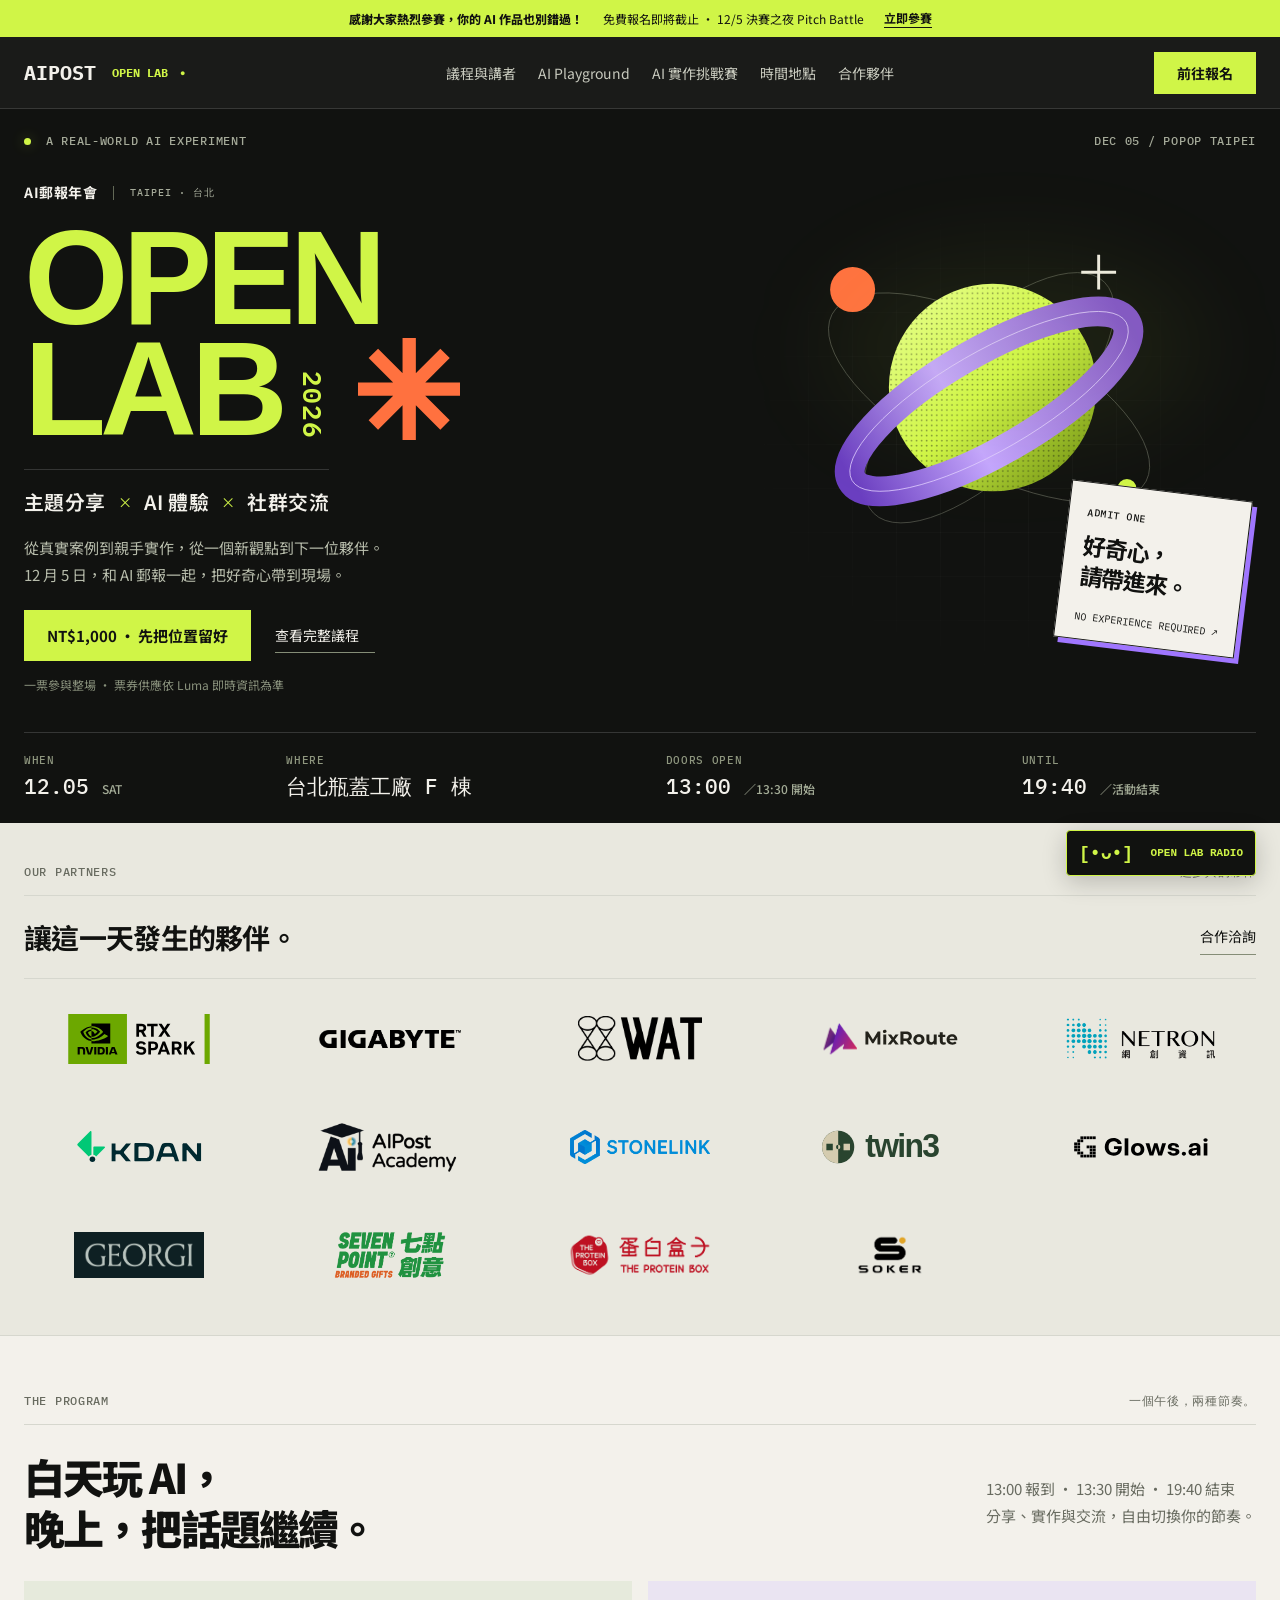
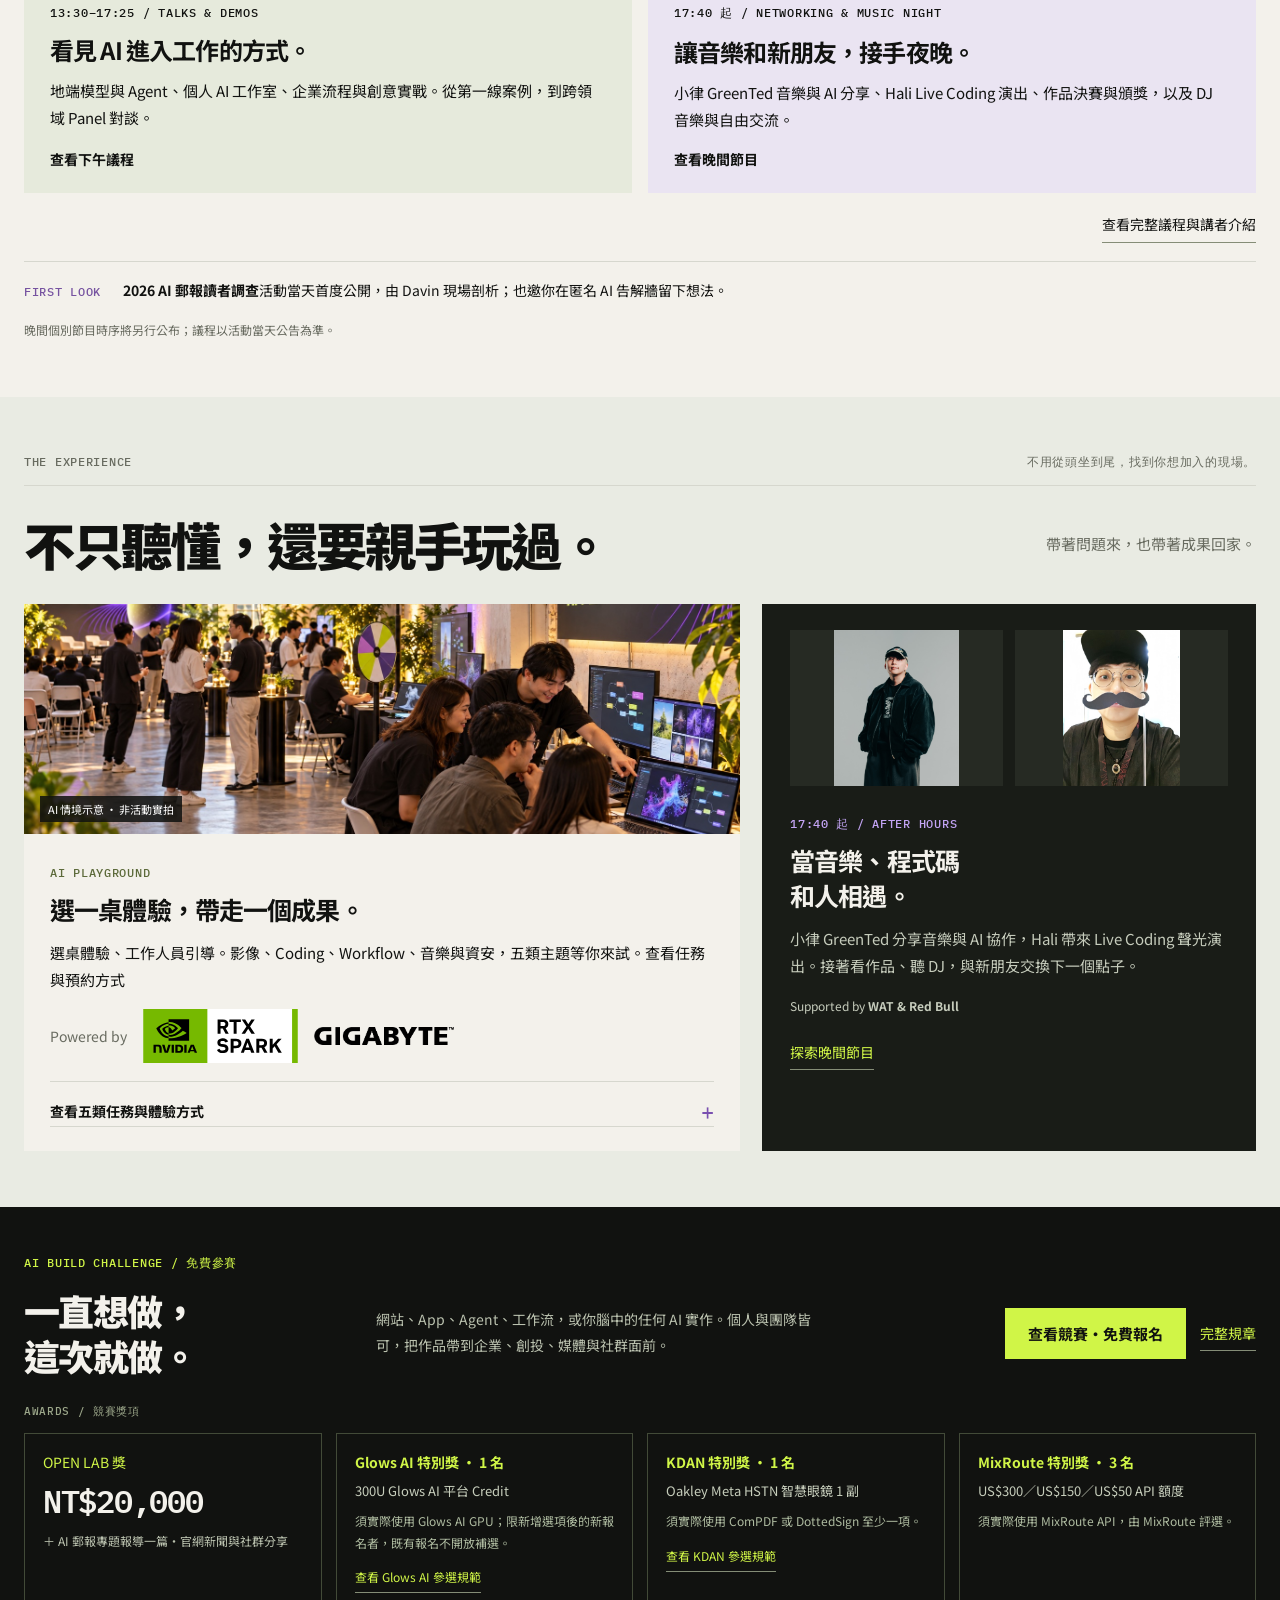
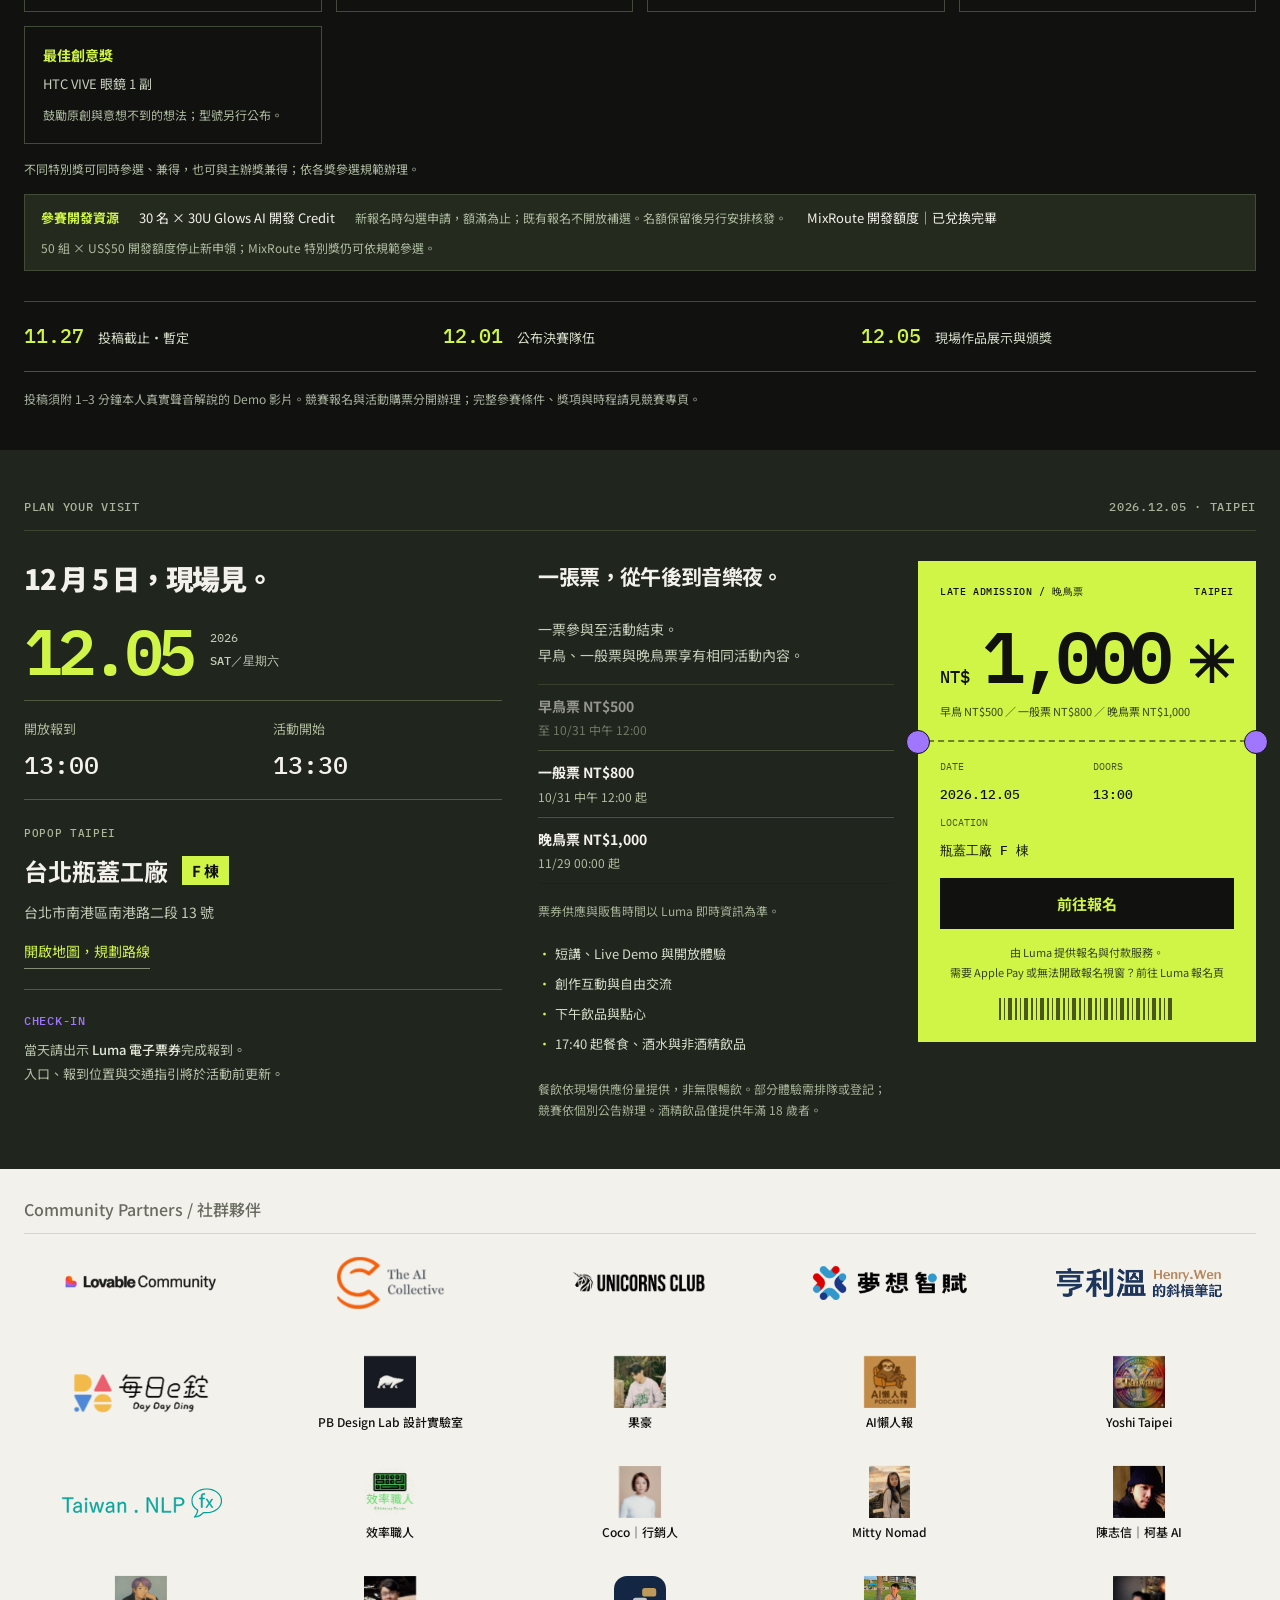
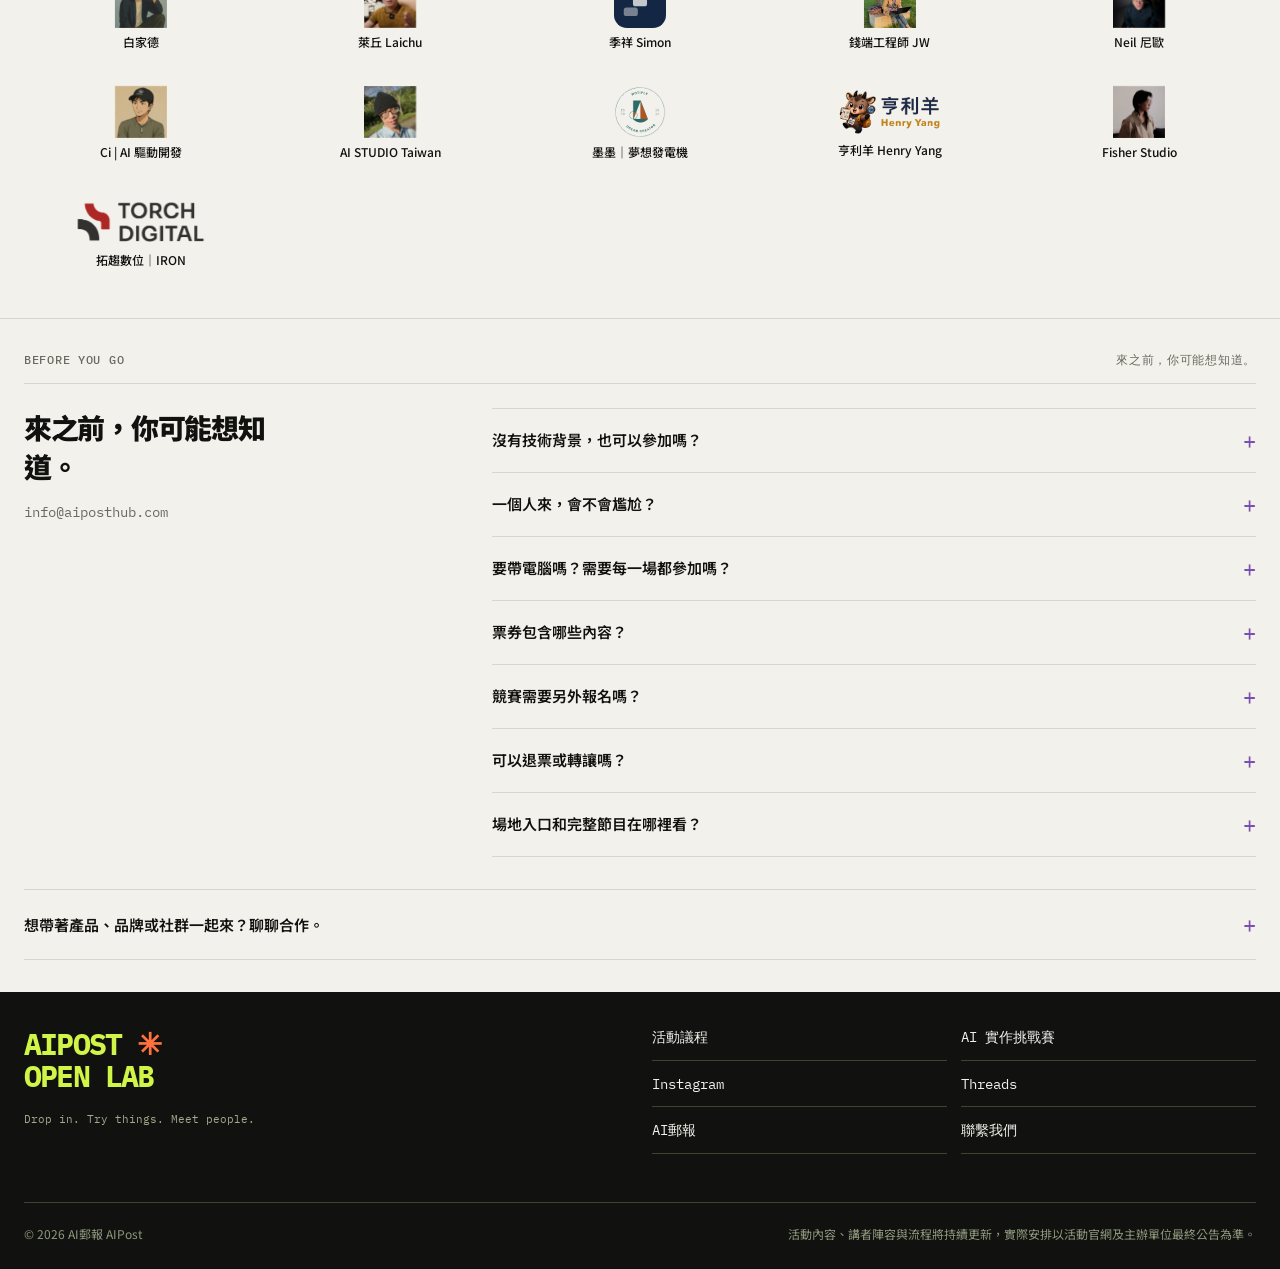
==== index.html @ fd2b0025 "Rename community partner to 拓趨數位｜IRON" ====
<!DOCTYPE html>

<html lang="zh-Hant">
<head>
<meta charset="utf-8"/><meta content="width=device-width,initial-scale=1" name="viewport"/>
<title>AI郵報年會 OPEN LAB 2026 台北｜主題分享 × AI 體驗 × 社群交流</title>
<meta content="12/5 台北瓶蓋工廠 F 棟，AI郵報年會 OPEN LAB 2026 台北：主題分享 × AI 體驗 × 社群交流。來聽各行各業怎麼用 AI，親手體驗新工具，認識一起探索 AI 的夥伴。" name="description"/>
<meta content="#111210" name="theme-color"/>
<link href="favicon.svg" rel="icon" type="image/svg+xml"/><link href="styles.css?v=20261119-revamp" rel="stylesheet"/>
<script defer="" src="content.js?v=20261127-community-name"></script><script defer="" src="app.js?v=20261126-community-mail"></script>
<script defer="" id="luma-checkout" src="https://embed.lu.ma/checkout-button.js"></script>
<link href="dj-agent.css?v=20261119-mobile-hierarchy" rel="stylesheet"/><script defer="" src="dj-agent.js?v=20261105-radio-restored"></script>
<link href="home.css?v=20261126-community-mail" rel="stylesheet"/><meta property="og:title" content="AI郵報年會 OPEN LAB 2026 台北｜主題分享 × AI 體驗 × 社群交流"><meta property="og:description" content="12/5 台北瓶蓋工廠 F 棟，AI郵報年會 OPEN LAB 2026 台北：主題分享 × AI 體驗 × 社群交流。來聽各行各業怎麼用 AI，親手體驗新工具，認識一起探索 AI 的夥伴。"><meta property="og:type" content="website"><meta property="og:url" content="https://openlab.aiposthub.com/"><meta property="og:site_name" content="AI 郵報年會 OPEN LAB 2026"><meta property="og:locale" content="zh_TW"><meta property="og:image" content="https://openlab.aiposthub.com/assets/openlab-share-20261125.png"><meta property="og:image:secure_url" content="https://openlab.aiposthub.com/assets/openlab-share-20261125.png"><meta property="og:image:type" content="image/png"><meta property="og:image:width" content="1600"><meta property="og:image:height" content="900"><meta property="og:image:alt" content="AI 郵報年會 OPEN LAB 2026｜12/5 台北瓶蓋工廠｜主題分享、AI 體驗與社群交流"><meta name="twitter:card" content="summary_large_image"><meta name="twitter:title" content="AI郵報年會 OPEN LAB 2026 台北｜主題分享 × AI 體驗 × 社群交流"><meta name="twitter:description" content="12/5 台北瓶蓋工廠 F 棟，AI郵報年會 OPEN LAB 2026 台北：主題分享 × AI 體驗 × 社群交流。來聽各行各業怎麼用 AI，親手體驗新工具，認識一起探索 AI 的夥伴。"><meta name="twitter:image" content="https://openlab.aiposthub.com/assets/openlab-share-20261125.png"><meta name="twitter:image:alt" content="AI 郵報年會 OPEN LAB 2026｜12/5 台北瓶蓋工廠｜主題分享、AI 體驗與社群交流"></head>
<body class="home-revamp">
<a class="skip" href="#main">跳至主要內容</a>
<a class="announcement-bar" href="/challenge/"><strong>感謝大家熱烈參賽，你的 AI 作品也別錯過！</strong><span>免費報名即將截止 · 12/5 決賽之夜 Pitch Battle</span><b>立即參賽</b></a><header class="header"><a aria-label="AI郵報年會 OPEN LAB 2026 台北首頁" class="brand" href="#top">AIPOST<span>OPEN LAB<span class="brand-dot">●</span></span></a><nav aria-label="主要導覽"><a href="/agenda/">議程與講者</a><a href="/playground/">AI Playground</a><a href="/challenge/">AI 實作挑戰賽</a><a href="#info">時間地點</a><a href="#partners">合作夥伴</a></nav><a class="button button-small ticket-link" data-luma-action="checkout" data-luma-event-id="evt-fTu2xUZEobu1jDB" href="https://luma.com/zr1k4qa5" rel="noopener" target="_blank">前往報名</a><nav aria-label="手機快捷導覽" class="mobile-quick-nav"><a href="/agenda/">議程與講者</a><a href="/playground/">AI Playground</a><button aria-controls="mobile-navigation" aria-expanded="false" aria-haspopup="dialog" class="mobile-menu-trigger" type="button"><span aria-hidden="true">☰</span> 更多</button></nav></header>
<dialog aria-labelledby="mobile-navigation-title" class="mobile-navigation" id="mobile-navigation"><div class="mobile-navigation-heading"><h2 id="mobile-navigation-title">探索 OPEN LAB</h2><button aria-label="關閉選單" class="mobile-menu-close" type="button">關閉 <span aria-hidden="true">×</span></button></div><nav aria-label="完整手機導覽"><a href="/agenda/">議程與講者</a><a href="/playground/">AI Playground</a><a href="/challenge/">AI 實作挑戰賽</a><a href="#info">時間地點</a><a href="#partners">合作夥伴</a><a href="#tickets">票券與報名</a><a href="/agenda/">完整活動議程</a></nav><p>AI 郵報年會 · OPEN LAB 2026</p></dialog>
<main id="main">
<section class="hero dark" id="top">
<div class="hero-top mono"><span><i class="live-dot"></i> A REAL-WORLD AI EXPERIMENT</span><span>DEC 05 / POPOP TAIPEI</span></div>
<div class="hero-grid"><div class="hero-copy"><p class="hero-kicker"><span>AI郵報年會</span><span class="hero-city">TAIPEI · 台北</span></p><h1><span>OPEN</span><span class="lab-line">LAB<sup>2026</sup><svg aria-hidden="true" viewbox="0 0 100 100"><path d="M50 0v100M0 50h100M15 15l70 70M15 85l70-70"></path></svg></span></h1><h2 aria-label="主題分享 × AI 體驗 × 社群交流" class="hero-theme"><span>主題分享</span><span aria-hidden="true" class="theme-cross">×</span><span>AI 體驗</span><span aria-hidden="true" class="theme-cross">×</span><span>社群交流</span></h2><p class="hero-description">從真實案例到親手實作，從一個新觀點到下一位夥伴。<br/>12 月 5 日，和 AI 郵報一起，把好奇心帶到現場。</p><div class="hero-actions"><a class="button ticket-link" data-luma-action="checkout" data-luma-event-id="evt-fTu2xUZEobu1jDB" href="https://luma.com/zr1k4qa5" rel="noopener" target="_blank">前往報名</a><a class="text-link" href="/agenda/">查看完整議程 <span></span></a></div><p class="hero-fine early-note">一票參與整場 · 票券供應依 Luma 即時資訊為準</p></div>
<div aria-label="象徵試玩、創作與交流的抽象實驗裝置" class="hero-art"><div class="art-grid"></div><div class="art-caption mono">PLAY / LISTEN / MAKE / CONNECT</div><svg aria-hidden="true" class="orbit" viewbox="0 0 600 620"><defs><pattern height="7" id="dots" patternunits="userSpaceOnUse" width="7"><circle cx="2" cy="2" fill="#111210" r="1.2"></circle></pattern><lineargradient id="ball" x1="0" x2="1" y1="0" y2="1"><stop stop-color="#eaff96"></stop><stop offset=".5" stop-color="#d0f547"></stop><stop offset="1" stop-color="#66850c"></stop></lineargradient><lineargradient id="loop"><stop stop-color="#6a3ec0"></stop><stop offset=".4" stop-color="#c4a5ff"></stop><stop offset="1" stop-color="#8153c8"></stop></lineargradient></defs><g class="orbital"><ellipse cx="305" cy="300" fill="none" rx="225" ry="94" stroke="#56594e" stroke-width="1" transform="rotate(-45 305 300)"></ellipse><ellipse cx="305" cy="300" fill="none" rx="245" ry="99" stroke="#56594e" stroke-width="1" transform="rotate(28 305 300)"></ellipse><circle cx="310" cy="286" fill="url(#ball)" r="143"></circle><circle cx="310" cy="286" fill="url(#dots)" opacity=".42" r="143"></circle><ellipse cx="305" cy="305" fill="none" rx="218" ry="68" stroke="url(#loop)" stroke-width="41" transform="rotate(-30 305 305)"></ellipse><ellipse cx="305" cy="305" fill="none" rx="218" ry="68" stroke="#e0ceff" stroke-width="1" transform="rotate(-30 305 305)"></ellipse><circle cx="117" cy="151" fill="#ff713f" r="31"></circle><circle cx="495" cy="425" fill="#d0f547" r="13"></circle><path d="M456 103v48m-24-24h48" stroke="#eeeae1" stroke-width="4"></path></g></svg><div class="art-sticker"><span class="mono">ADMIT ONE</span><strong>好奇心，<br/>請帶進來。</strong><span>NO EXPERIENCE REQUIRED ↗</span></div><div class="art-bottom mono"><span>DECEMBER 05, 2026</span><span>COME CURIOUS. LEAVE CONNECTED.</span></div></div></div>
<div class="hero-footer"><div><span class="mono">WHEN</span><strong>12.05 <small>SAT</small></strong></div><div><span class="mono">WHERE</span><strong>台北瓶蓋工廠 F 棟</strong></div><div><span class="mono">DOORS OPEN</span><strong>13:00 <small>／13:30 開始</small></strong></div><div class="hero-end"><span class="mono">UNTIL</span><strong>19:40 <small>／活動結束</small></strong></div></div>
</section><section class="section people" id="partners"><div class="section-top mono"><span>OUR PARTNERS</span><span>一起參與的夥伴</span></div><div class="heading-row"><h2>讓這一天發生的夥伴。</h2><a class="text-link" href="#partnership-request">合作洽詢</a></div><div class="partner-grid" id="partner-grid"><article class="partner-card"><img alt="NVIDIA" loading="lazy" src="logos/nvidia-rtx-spark.svg"/></article><article class="partner-card"><img alt="GIGABYTE" loading="lazy" src="logos/gigabyte.png"/></article><article class="partner-card"><img alt="WAT" loading="lazy" src="logos/wat.png"/></article><article class="partner-card"><img alt="MixRoute" loading="lazy" src="logos/mixroute.svg"/></article><article class="partner-card"><img alt="Netron 網創" loading="lazy" src="logos/netron.png"/></article><article class="partner-card"><img alt="KDAN" loading="lazy" src="logos/kdan.svg"/></article><article class="partner-card"><img alt="AI郵報學院" loading="lazy" src="logos/aipost-academy.png"/></article><article class="partner-card"><img alt="STONELINK" loading="lazy" src="logos/stonelink.png"/></article><article class="partner-card"><img alt="twin3.ai" loading="lazy" src="logos/twin3.svg"/></article><article class="partner-card"><img alt="Glows AI" loading="lazy" src="logos/glows-ai.svg"/></article><article class="partner-card"><img alt="GEORGI AI" loading="lazy" src="logos/georgi-logotype-slate.png"/></article><article class="partner-card"><img alt="七點創意" loading="lazy" src="logos/seven-point.png"/></article><article class="partner-card"><img alt="蛋白盒子 THE PROTEIN BOX" loading="lazy" src="logos/protein-box.png"/></article><article class="partner-card"><img alt="SOKER" loading="lazy" src="logos/soker.png"/></article></div></section>
<section class="section agenda-launch" id="agenda"><span aria-hidden="true" class="anchor-alias" id="people"></span><span aria-hidden="true" class="anchor-alias" id="latest"></span><div class="section-top mono"><span>THE PROGRAM</span><span>一個午後，兩種節奏。</span></div><div class="heading-row"><h2>白天玩 AI，<br/>晚上，把話題繼續。</h2><p>13:00 報到 · 13:30 開始 · 19:40 結束<br/>分享、實作與交流，自由切換你的節奏。</p></div><div class="agenda-overview"><a href="/agenda/#talks"><span class="mono">13:30–17:25 / TALKS &amp; DEMOS</span><h3>看見 AI 進入工作的方式。</h3><p>地端模型與 Agent、個人 AI 工作室、企業流程與創意實戰。從第一線案例，到跨領域 Panel 對談。</p><strong>查看下午議程</strong></a><a href="/agenda/#night-title"><span class="mono">17:40 起 / NETWORKING &amp; MUSIC NIGHT</span><h3>讓音樂和新朋友，接手夜晚。</h3><p>小律 GreenTed 音樂與 AI 分享、Hali Live Coding 演出、作品決賽與頒獎，以及 DJ 音樂與自由交流。</p><strong>查看晚間節目</strong></a></div><div class="agenda-all"><a class="text-link" href="/agenda/">查看完整議程與講者介紹</a></div><div class="survey-inline"><span aria-hidden="true" class="anchor-alias" id="survey"></span><span class="mono">FIRST LOOK</span><p><strong>2026 AI 郵報讀者調查</strong>活動當天首度公開，由 Davin 現場剖析；也邀你在匿名 AI 告解牆留下想法。</p></div><p class="fine-print">晚間個別節目時序將另行公布；議程以活動當天公告為準。</p></section>
<section class="section play" id="play"><div class="section-top mono"><span>THE EXPERIENCE</span><span>不用從頭坐到尾，找到你想加入的現場。</span></div><div class="heading-row"><h2>不只聽懂，<br/>還要親手玩過。</h2><p>帶著問題來，也帶著成果回家。</p></div><div class="experience-grid"><article class="experience-feature" id="playground"><div class="experience-image"><img alt="AI Playground 場地配置概念示意，非活動實拍" height="1024" loading="lazy" src="f-building-playground-v8.jpg" width="1536"/><span>AI 情境示意 · 非活動實拍</span></div><div class="experience-copy"><span class="mono">AI PLAYGROUND</span><h3>選一桌體驗，帶走一個成果。</h3><p>選桌體驗、工作人員引導。影像、Coding、Workflow、音樂與資安，五類主題等你來試。<a href="/playground/">查看任務與預約方式</a></p><div class="experience-support pg-sponsor-logos"><span>Powered by</span><img src="logos/nvidia-rtx-spark.svg" alt="NVIDIA GeForce RTX" width="155" height="54"><img src="logos/gigabyte.png" alt="GIGABYTE" width="140" height="42"></div><details class="playground-details"><summary>查看五類任務與體驗方式</summary><div class="pg-desks" id="pg-desks"><h3>五類主題桌，多種任務輪替。</h3><p>每一類桌位都能承接不同題目，以下為任務規劃示例。</p><dl>
<div><dt><span>01</span>影像／影片</dt><dd>為照片換一種風格，或讓一張圖片變成短片。</dd></div>
<div><dt><span>02</span>Agent × n8n</dt><dd>建立定時任務，試著讓 AI 幫你整理資訊。</dd></div>
<div><dt><span>03</span>Coding</dt><dd>找出並修掉一個 Bug，完成一個日常小工具。</dd></div>
<div><dt><span>04</span>AI 音樂</dt><dd>生成主題配樂，試試不同情緒的聲音版本。</dd></div>
<div><dt><span>05</span>AI 資安</dt><dd>辨識釣魚訊息，檢查分享文字中的敏感資訊。</dd></div>
</dl></div><div class="pg-journey"><h3>來玩一次，留下你的作品。</h3><ol><li><b>01 / 登記或預約</b><span>依時段與名額安排體驗</span></li><li><b>02 / 到桌邊報到</b><span>由工作人員安排任務與操作席</span></li><li><b>03 / 桌位實作</b><span>跟著任務卡，由工作人員協助</span></li><li><b>04 / 完成體驗，探索好禮</b><span>OPEN LAB 大會 T 與合作夥伴好禮，領取或抽獎方式依現場公告</span></li></ol></div><p class="fine-print">設備、任務、獎品與預約方式依最終公告；部分體驗需排隊或登記。工作流可能需要外部服務或授權，將事先標示。</p></details></div></article><article class="experience-night"><div class="night-portraits"><img alt="小律 GreenTed" height="180" loading="lazy" src="agenda/assets/greented-20261119.jpg" width="180"/><img alt="Hali 林利津" height="180" loading="lazy" src="agenda/assets/hali-20261118.jpg" width="180"/></div><span class="mono">17:40 起 / AFTER HOURS</span><h3>當音樂、程式碼<br/>和人相遇。</h3><p>小律 GreenTed 分享音樂與 AI 協作，Hali 帶來 Live Coding 聲光演出。接著看作品、聽 DJ，與新朋友交換下一個點子。</p><p class="experience-support">Supported by <strong>WAT &amp; Red Bull</strong></p><a class="text-link" href="/agenda/#night-title">探索晚間節目</a></article></div></section>
<section class="section challenges dark" id="challenges"><div class="challenge-compact"><div class="challenge-pitch"><span class="mono">AI BUILD CHALLENGE / 免費參賽</span><h2>一直想做，<br/>這次就做。</h2><p>網站、App、Agent、工作流，或你腦中的任何 AI 實作。個人與團隊皆可，把作品帶到企業、創投、媒體與社群面前。</p><div class="challenge-links"><a class="button" href="/challenge/">查看競賽・免費報名</a><a class="text-link" href="/challenge/rules/">完整規章</a></div></div><div class="challenge-rewards"><span class="mono">AWARDS / 競賽獎項</span><div class="main-reward"><span>OPEN LAB 獎</span><strong>NT$20,000</strong><p>＋ AI 郵報專題報導一篇・官網新聞與社群分享</p></div><div class="reward-row"><strong>Glows AI 特別獎 · 1 名</strong><span>300U Glows AI 平台 Credit</span><small>須實際使用 Glows AI GPU；限新增選項後的新報名者，既有報名不開放補選。</small><a class="text-link" href="/challenge/rules/#glows">查看 Glows AI 參選規範</a></div><div class="reward-row"><strong>KDAN 特別獎 · 1 名</strong><span>Oakley Meta HSTN 智慧眼鏡 1 副</span><small>須實際使用 ComPDF 或 DottedSign 至少一項。</small><a class="text-link" href="/challenge/rules/#kdan">查看 KDAN 參選規範</a></div><div class="reward-row"><strong>MixRoute 特別獎 · 3 名</strong><span>US$300／US$150／US$50 API 額度</span><small>須實際使用 MixRoute API，由 MixRoute 評選。</small></div><div class="reward-row"><strong>最佳創意獎</strong><span>HTC VIVE 眼鏡 1 副</span><small>鼓勵原創與意想不到的想法；型號另行公布。</small></div><p class="award-combination">不同特別獎可同時參選、兼得，也可與主辦獎兼得；依各獎參選規範辦理。</p><div class="reward-resource"><strong>參賽開發資源</strong><span>30 名 × 30U Glows AI 開發 Credit</span><small>新報名時勾選申請，額滿為止；既有報名不開放補選。名額保留後另行安排核發。</small><span>MixRoute 開發額度｜已兌換完畢</span><small>50 組 × US$50 開發額度停止新申領；MixRoute 特別獎仍可依規範參選。</small></div></div></div><div class="challenge-dates"><p><span>11.27</span>投稿截止・暫定</p><p><span>12.01</span>公布決賽隊伍</p><p><span>12.05</span>現場作品展示與頒獎</p></div><p class="fine-print">投稿須附 1–3 分鐘本人真實聲音解說的 Demo 影片。競賽報名與活動購票分開辦理；完整參賽條件、獎項與時程請見競賽專頁。</p></section>
<section class="section information dark" id="info">
<div class="section-top mono"><span>PLAN YOUR VISIT</span><span>2026.12.05 · TAIPEI</span></div>
<div class="info-grid"><div class="info-place"><h2 class="visit-title">12 月 5 日，現場見。</h2><div class="info-date"><strong>12.05</strong><div><span>2026</span><b>SAT／星期六</b></div><span aria-hidden="true" class="info-star">✳</span></div><div class="info-key-times"><div><span>開放報到</span><strong>13:00</strong></div><div><span>活動開始</span><strong>13:30</strong></div></div><div class="venue"><span class="mono">POPOP TAIPEI</span><div class="venue-title"><h3>台北瓶蓋工廠</h3><span>F 棟</span></div><p>台北市南港區南港路二段 13 號</p><a class="text-link" href="https://www.google.com/maps/search/?api=1&amp;query=POPOP+Taipei" rel="noopener" target="_blank">開啟地圖，規劃路線</a></div><div class="info-checkin"><span class="mono">CHECK-IN</span><p>當天請出示 <strong>Luma 電子票券</strong>完成報到。<br/>入口、報到位置與交通指引將於活動前更新。</p></div></div>
</div>
<section class="section tickets" id="tickets"><div class="tickets-grid"><div><h3 class="ticket-title">一張票，從午後到音樂夜。</h3><p>一票參與至活動結束。<br/>早鳥、一般票與晚鳥票享有相同活動內容。</p><div aria-label="三階段票價" class="ticket-phases"><p><strong>早鳥票 NT$500</strong><span>至 10/31 中午 12:00</span></p><p><strong>一般票 NT$800</strong><span>10/31 中午 12:00 起</span></p><p><strong>晚鳥票 NT$1,000</strong><span>11/29 00:00 起</span></p></div><p class="fine-print">票券供應與販售時間以 Luma 即時資訊為準。</p><ul class="ticket-benefits"><li>短講、Live Demo 與開放體驗</li><li>創作互動與自由交流</li><li>下午飲品與點心</li><li>17:40 起餐食、酒水與非酒精飲品</li></ul><p class="fine-print">餐飲依現場供應份量提供，非無限暢飲。部分體驗需排隊或登記；競賽依個別公告辦理。酒精飲品僅提供年滿 18 歲者。</p></div><div class="ticket-pass"><div class="pass-top"><span class="mono ticket-phase">GENERAL ADMISSION / 一般票</span><span class="mono">TAIPEI</span></div><div class="pass-price"><span>NT$</span><strong id="ticket-price">800</strong><svg aria-hidden="true" viewbox="0 0 100 100"><path d="M50 0v100M0 50h100M15 15l70 70M15 85l70-70"></path></svg></div><p class="price-next" id="price-next">早鳥 NT$500 ／ 一般票 NT$800 ／ 晚鳥票 NT$1,000</p><div class="pass-perforation"></div><div class="pass-meta"><div><span>DATE</span><strong>2026.12.05</strong></div><div><span>DOORS</span><strong>13:00</strong></div><div><span>LOCATION</span><strong>瓶蓋工廠 F 棟</strong></div></div><a class="button button-black ticket-link" data-luma-action="checkout" data-luma-event-id="evt-fTu2xUZEobu1jDB" href="https://luma.com/zr1k4qa5" rel="noopener" target="_blank">前往報名</a><p class="booking-note">由 Luma 提供報名與付款服務。<br/>需要 Apple Pay 或無法開啟報名視窗？<a href="https://luma.com/zr1k4qa5" rel="noopener" target="_blank">前往 Luma 報名頁</a></p><div aria-hidden="true" class="barcode"></div></div></div></section></section><section aria-labelledby="community-partners-title" class="section community-partners" id="community-partners"><h3 id="community-partners-title">Community Partners / 社群夥伴</h3><div class="partner-grid" id="community-partner-grid"><article class="partner-card"><img alt="Lovable Community" loading="lazy" src="logos/lovable-community.png"/></article><article class="partner-card"><img alt="The AI Collective" loading="lazy" src="logos/the-ai-collective.png"/></article><article class="partner-card"><img alt="Unicorns Club 獨角獸俱樂部" loading="lazy" src="logos/unicorns-club.webp"/></article><article class="partner-card"><img alt="夢想智賦" loading="lazy" src="logos/dreamrich.png"/></article><article class="partner-card"><img alt="亨利溫" loading="lazy" src="logos/henry-wen.webp"/></article><article class="partner-card"><img alt="每日e錠" loading="lazy" src="logos/daydayding.png"/></article><article class="partner-card"><img alt="PB Design Lab 設計實驗室" class="community-avatar" loading="lazy" src="logos/pb-design-lab.jpg"/><span class="community-label">PB Design Lab 設計實驗室</span></article><article class="partner-card"><img alt="果豪" class="community-avatar" loading="lazy" src="logos/guohao.jpg"/><span class="community-label">果豪</span></article><article class="partner-card"><img alt="AI懶人報" class="community-avatar" loading="lazy" src="logos/ai-lanrenbao.png"/><span class="community-label">AI懶人報</span></article><article class="partner-card"><img alt="Yoshi Taipei" class="community-avatar" loading="lazy" src="logos/yoshi-taipei.png"/><span class="community-label">Yoshi Taipei</span></article><article class="partner-card"><img alt="TaiwanNLP" loading="lazy" src="logos/taiwannlp.svg"/></article><article class="partner-card"><img alt="效率職人" class="community-avatar" loading="lazy" src="logos/efficiency-worker.png"/><span class="community-label">效率職人</span></article><article class="partner-card"><img alt="Coco｜全遠距工作的行銷人" class="community-avatar" loading="lazy" src="logos/coco-career.jpg"/><span class="community-label">Coco｜行銷人</span></article><article class="partner-card"><img alt="Mitty Huang（Mitty Nomad）" class="community-avatar" loading="lazy" src="logos/mitty-nomad-mail-20261126.jpg"/><span class="community-label">Mitty Nomad</span></article><article class="partner-card"><img alt="陳志信（柯基 AI 動畫 IP）" class="community-avatar" loading="lazy" src="logos/coffee-time-corgi.jpg"/><span class="community-label">陳志信｜柯基 AI</span></article><article class="partner-card"><img alt="白家德" class="community-avatar" loading="lazy" src="logos/bai-jiade.jpg"/><span class="community-label">白家德</span></article><article class="partner-card"><img alt="萊丘 Laichu" class="community-avatar" loading="lazy" src="logos/laichu.jpg"/><span class="community-label">萊丘 Laichu</span></article><article class="partner-card"><img alt="季祥 Simon" class="community-avatar" loading="lazy" src="logos/simon-chi.svg"/><span class="community-label">季祥 Simon</span></article><article class="partner-card"><img alt="錢端工程師JW" class="community-avatar" loading="lazy" src="logos/richfront-jw.jpg"/><span class="community-label">錢端工程師 JW</span></article><article class="partner-card"><img alt="Neil 尼歐" class="community-avatar" loading="lazy" src="logos/neil-mail-20261126.jpg"/><span class="community-label">Neil 尼歐</span></article><article class="partner-card"><img alt="Ci（AI 驅動開發）" class="community-avatar" loading="lazy" src="logos/ci-fullstack-mail-20261126.jpg"/><span class="community-label">Ci | AI 驅動開發</span></article><article class="partner-card"><img alt="楊明翰（AI STUDIO Taiwan）" class="community-avatar" loading="lazy" src="logos/ai-studio-taiwan.jpg"/><span class="community-label">AI STUDIO Taiwan</span></article><article class="partner-card"><img alt="墨墨（司墨／夢想發電機）" class="community-avatar" loading="lazy" src="logos/mohermit-mail-20261126.png"/><span class="community-label">墨墨｜夢想發電機</span></article><article class="partner-card"><img alt="亨利羊（Henry Yang）" class="community-logo" loading="lazy" src="logos/henry-yang-mail-20261126.png"/><span class="community-label">亨利羊 Henry Yang</span></article><article class="partner-card"><img alt="Fisher Studio" class="community-avatar" loading="lazy" src="logos/fisher-studio.jpg"/><span class="community-label">Fisher Studio</span></article><article class="partner-card"><img alt="拓趨數位｜IRON" class="community-logo" loading="lazy" src="logos/iron-chen-mail-20261126.png"/><span class="community-label">拓趨數位｜IRON</span></article></div></section>
<section class="section faq" id="faq"><div class="section-top mono"><span>BEFORE YOU GO</span><span>來之前，你可能想知道。</span></div><div class="faq-grid"><div><h2>來之前，你可能想知道。</h2><a href="mailto:info@aiposthub.com">info@aiposthub.com</a></div><div id="faq-list"></div></div></section><section class="section partnership-request" id="partnership-request">
<details class="cooperation-details"><summary>想帶著產品、品牌或社群一起來？聊聊合作。</summary><div class="request-grid"><div><h2>索取合作提案</h2><p>想了解品牌合作、AI Playground 或社群參與？<br/>留下 Email，我們會與你聯繫。</p></div>
<form action="https://formsubmit.co/davin@aiposthub.com" id="partnership-form" method="POST">
<input name="_subject" type="hidden" value="OPEN LAB 2026｜合作提案索取"/><input name="_template" type="hidden" value="table"/><input name="_url" type="hidden" value="http://openlab.aiposthub.com/#partnership-request"/>
<label>Email <span>必填</span><input autocomplete="email" maxlength="254" name="email" placeholder="you@company.com" required="" type="email"/></label>
<label>姓名／品牌名稱 <span>選填</span><input autocomplete="organization" maxlength="120" name="name" placeholder="讓我們知道怎麼稱呼你" type="text"/></label>
<label>合作方向 <span>選填</span><textarea maxlength="2000" name="message" placeholder="例如：設備體驗、品牌合作、社群參與" rows="3"></textarea></label>
<div aria-hidden="true" class="request-honey"><label>請留空<input autocomplete="off" name="_honey" tabindex="-1" type="text"/></label></div>
<p class="fine-print">送出即同意 AI郵報就本次合作需求與你聯繫。資料將經由 <a href="https://formsubmit.co/privacy.pdf" rel="noopener" target="_blank">FormSubmit</a> 處理並轉寄給主辦方。</p>
<button class="button button-black" type="submit">送出合作需求 <span></span></button><p aria-live="polite" class="request-status" id="request-status" role="status"></p>
</form></div></details></section>
</main>
<footer class="footer dark"><div><a class="footer-logo" href="#top">AIPOST <span>✳</span><br/>OPEN LAB</a><p>Drop in. Try things. Meet people.</p></div><div class="footer-links"><a href="/agenda/">活動議程</a><a href="/challenge/">AI 實作挑戰賽</a><a href="https://www.instagram.com/aiposthub/" rel="noopener" target="_blank">Instagram</a><a href="https://www.threads.com/@aiposthub" rel="noopener" target="_blank">Threads</a><a href="https://www.aiposthub.com/" rel="noopener" target="_blank">AI郵報</a><a href="mailto:info@aiposthub.com">聯繫我們</a></div><p class="footer-bottom">© 2026 AI郵報 AIPost<span>活動內容、講者陣容與流程將持續更新，實際安排以活動官網及主辦單位最終公告為準。</span></p></footer>
<aside aria-label="活動報名" class="mobile-booking"><div><span>12/5 · 台北瓶蓋工廠</span><strong id="mobile-price">一般票 NT$800</strong></div><a class="button button-small ticket-link" data-luma-action="checkout" data-luma-event-id="evt-fTu2xUZEobu1jDB" href="https://luma.com/zr1k4qa5" rel="noopener" target="_blank">前往報名</a></aside>
<noscript><p class="noscript">活動資訊：12/5 台北瓶蓋工廠 F 棟，13:00 報到、13:30 開始。<a href="https://luma.com/zr1k4qa5">前往 Luma 查看完整資訊並報名</a>。啟用 JavaScript 可查看合作陣容與完整活動區塊。</p></noscript>
</body></html>
---- styles.css ----
@import url('https://fonts.googleapis.com/css2?family=IBM+Plex+Mono:wght@400;500;600&family=Noto+Sans+TC:wght@400;500;600;700;800;900&display=swap');
:root{--ink:#111210;--paper:#eeeae1;--lime:#d0f547;--purple:#a076ff;--orange:#ff713f;--muted:#686b60;--line:#cccac0;--mono:'IBM Plex Mono',monospace;--pad:clamp(22px,6vw,96px)}
*{box-sizing:border-box}html{scroll-behavior:smooth;scroll-padding-top:86px}body{margin:0;background:var(--paper);color:var(--ink);font-family:'Noto Sans TC',system-ui,sans-serif;-webkit-font-smoothing:antialiased}a{color:inherit;text-decoration:none}button{font:inherit;cursor:pointer}a:focus-visible,button:focus-visible,summary:focus-visible{outline:3px solid var(--orange);outline-offset:5px}h1,h2,h3,p{margin:0}h2{font-size:clamp(36px,5vw,72px);line-height:1.2;font-weight:900;letter-spacing:-.065em}p{line-height:1.85}::selection{background:var(--purple);color:var(--ink)}.mono{font:500 11px var(--mono);letter-spacing:.06em}.dark{background:var(--ink);color:var(--paper)}.skip{position:absolute;top:-100px;left:20px;z-index:100;background:var(--lime);padding:15px}.skip:focus{top:12px}.header{height:76px;padding:0 var(--pad);display:flex;align-items:center;justify-content:space-between;gap:24px;background:#111210f5;color:var(--paper);border-bottom:1px solid #ffffff20;position:sticky;top:0;z-index:50;backdrop-filter:blur(16px)}.brand{font:700 20px var(--mono);display:flex;gap:16px;white-space:nowrap}.brand>span{font-size:12px;color:var(--lime);display:flex;gap:12px;align-items:center}.brand-dot{font-size:9px}.header nav{display:flex;gap:27px;font-size:12px}.header nav a{color:#c8cabe;transition:color .2s}.header nav a:hover{color:var(--lime)}.button{display:inline-flex;justify-content:space-between;align-items:center;gap:30px;background:var(--lime);color:var(--ink);padding:17px 22px;font-size:14px;font-weight:700;border:1px solid var(--lime);transition:background .2s,transform .2s}.button:hover{background:#e0ff72;transform:translateY(-3px)}.button span{font-size:22px}.button-small{padding:10px 17px;font-size:12px}.button-black{background:var(--ink);color:var(--lime);border-color:var(--ink)}.button-black:hover{background:#30352a}.text-link{font-size:13px;display:inline-flex;gap:16px;align-items:center;border-bottom:1px solid #858d77;padding:10px 0}.hero{padding:30px var(--pad) 0;position:relative;overflow:hidden}.hero-top{display:flex;justify-content:space-between;color:#a5aa99}.live-dot{display:inline-block;width:7px;height:7px;background:var(--lime);border-radius:100%;margin-right:7px;box-shadow:0 0 14px #d0f54755}.hero-grid{display:grid;grid-template-columns:1fr 1fr;gap:20px;padding:55px 0 52px}.hero-copy{z-index:2}.hero-kicker{font-size:12px;color:#b1b6a5;margin-bottom:20px}.hero h1{font-family:Impact,'Arial Black',sans-serif;font-size:clamp(90px,12.5vw,194px);font-weight:900;line-height:.83;letter-spacing:-.045em;display:flex;flex-direction:column;color:var(--lime);width:max-content}.lab-line{display:flex;align-items:center;gap:12px}.hero h1 sup{font:600 clamp(15px,2vw,30px) var(--mono);writing-mode:vertical-rl;align-self:flex-end;padding-bottom:6px;letter-spacing:.04em}.hero h1 svg{width:clamp(55px,8vw,110px);height:clamp(55px,8vw,110px);margin-left:12px;stroke:var(--orange);stroke-width:13}.hero h2{font-size:clamp(27px,3.1vw,46px);margin-top:30px;letter-spacing:-.04em;line-height:1.35}.hero-description{font-size:13px;color:#b7bcab;margin-top:18px}.hero-actions{display:flex;gap:25px;align-items:center;margin-top:27px;flex-wrap:wrap}.hero-fine{font-size:10px;color:#89917c;margin-top:13px}.hero-art{position:relative;min-width:0;align-self:stretch;margin:-12px -25px 0 0;perspective:800px}.art-grid{position:absolute;inset:0;background-image:linear-gradient(#ffffff09 1px,transparent 1px),linear-gradient(90deg,#ffffff09 1px,transparent 1px);background-size:44px 44px;mask-image:radial-gradient(ellipse,black,transparent 70%)}.art-caption{position:absolute;top:40px;right:10px;color:#828a76;writing-mode:vertical-rl}.orbit{position:absolute;width:120%;max-width:730px;top:0;left:-5%;height:100%;max-height:620px}.orbital{transform-origin:305px 300px;animation:float 9s ease-in-out infinite}.hero-art:after{content:'';position:absolute;width:70%;height:35%;border-radius:100%;background:#d0f54710;filter:blur(50px);left:20%;top:15%;pointer-events:none}.art-sticker{position:absolute;right:25px;bottom:80px;background:var(--paper);padding:20px 24px;color:var(--ink);transform:rotate(7deg);border:1px solid var(--ink);box-shadow:8px 8px 0 var(--purple);z-index:1}.art-sticker strong{display:block;font-size:27px;line-height:1.3;letter-spacing:-.05em;margin:14px 0}.art-sticker>span:last-child{font:8px var(--mono)}.art-bottom{position:absolute;bottom:10px;left:10px;right:5px;display:flex;justify-content:space-between;color:#7b856b;font-size:8px}.hero-footer{border-top:1px solid #ffffff27;display:grid;grid-template-columns:1fr 1.3fr 1.5fr auto;padding:27px 0 30px;gap:30px;align-items:center}.hero-footer>div{display:flex;flex-direction:column;gap:10px}.hero-footer .mono{color:#8f977f;font-size:9px}.hero-footer strong{font-size:24px;font-family:var(--mono);font-weight:500}.hero-footer small{font-size:11px;color:#a3ab96;font-family:'Noto Sans TC',sans-serif}.round-link{width:44px;height:44px;border:1px solid #5e684b;display:grid;place-items:center;border-radius:100%;font-size:22px;color:var(--lime)}.ticker{background:var(--lime);overflow:hidden;border-bottom:1px solid var(--ink);padding:19px 0}.ticker>div{font:700 clamp(20px,3vw,40px) var(--mono);white-space:nowrap;letter-spacing:-.03em;animation:marquee 35s linear infinite;width:max-content}.ticker span{margin:0 40px}.section{padding:80px var(--pad)}.section-top{display:flex;justify-content:space-between;color:var(--muted);gap:20px;padding-bottom:22px;border-bottom:1px solid var(--line)}.dark .section-top{color:#98a08b;border-color:#3e4633}.heading-row{display:flex;justify-content:space-between;align-items:flex-end;gap:30px;margin:40px 0}.heading-row>p{font-size:13px;color:var(--muted)}.dark .heading-row>p{color:#a7ae9b}.updates-list{border-top:1px solid var(--line)}.update{display:grid;grid-template-columns:125px 1fr 40px;gap:30px;padding:25px 0;border-bottom:1px solid var(--line);transition:padding .2s}.update:hover{padding-left:10px}.update .mono{color:#7950b0;align-self:start;margin-top:6px}.update h3{font-size:18px;font-weight:700;letter-spacing:-.02em}.update p{font-size:12px;color:var(--muted);margin-top:7px}.update-arrow{font-size:28px;align-self:center}.play{padding-top:25px}.filters{display:flex;flex-wrap:wrap;gap:8px;margin-bottom:24px}.filters button{border:1px solid var(--line);border-radius:50px;padding:11px 20px;background:transparent;font-size:12px;transition:background .2s,color .2s}.filters button.active{background:var(--ink);color:var(--paper);border-color:var(--ink)}.filters button:hover:not(.active){background:#d6d3c9}.filters span{font:10px var(--mono);margin-left:8px;color:var(--lime)}.program-grid{display:grid;grid-template-columns:repeat(3,minmax(0,1fr));border-top:1px solid var(--ink);border-left:1px solid var(--ink)}.program-card{position:relative;min-height:315px;padding:28px;border-right:1px solid var(--ink);border-bottom:1px solid var(--ink);display:flex;flex-direction:column;transition:background .2s}.program-card:hover{background:var(--lime)}.program-card[hidden]{display:none}.card-top{display:flex;justify-content:space-between;font:10px var(--mono);color:var(--muted)}.card-symbol{font-family:Arial,sans-serif;font-size:48px;line-height:1;color:#7d53b4;align-self:flex-end;margin:17px 0}.program-card h3{font:600 16px var(--mono);margin:10px 0}.program-title{font-size:16px;font-weight:700;letter-spacing:-.025em}.program-card>p:last-child{font-size:12px;margin-top:12px;color:var(--muted)}.fine-print{font-size:10px;line-height:1.9;color:var(--muted);margin-top:22px}.dark .fine-print{color:#97a089}.concept{display:grid;grid-template-columns:1.1fr 1fr;gap:0}.concept-photo{position:relative;min-height:580px;background:#2d3025}.concept-photo img{width:100%;height:100%;position:absolute;object-fit:cover;object-position:55% 50%;filter:saturate(.55)}.concept-photo:after{content:'';position:absolute;inset:0;background:linear-gradient(0deg,#111210aa,transparent 50%)}.photo-label{position:absolute;left:25px;bottom:24px;background:var(--lime);color:var(--ink);padding:8px 11px;z-index:1;font-size:8px}.concept-copy{padding:65px 55px}.concept-copy>.mono{color:var(--lime);font-size:9px}.concept h2{font-size:clamp(30px,3.3vw,49px);margin:30px 0}.concept-copy>p{color:#aeb6a0;font-size:12px}.name-tag{background:var(--paper);color:var(--ink);padding:17px 20px;transform:rotate(-3deg);max-width:320px;margin:35px 0 30px;border-top:9px solid var(--purple);box-shadow:6px 6px 0 #d0f547}.name-tag>span{font:8px var(--mono)}.name-tag strong{display:block;font-size:32px;margin:18px 0}.name-tag>div{display:flex;gap:6px;flex-wrap:wrap}.name-tag>div span{border:1px solid var(--line);font-size:9px;padding:4px 7px}.challenges{padding-top:75px}.challenge-grid{display:grid;grid-template-columns:1fr 1fr;gap:22px}.challenge-card{position:relative;padding:40px;overflow:hidden;color:var(--ink);background:var(--lime)}.challenge-card:nth-child(2){background:var(--purple)}.challenge-card>.mono{font-size:10px}.challenge-card h3{font-size:clamp(30px,3.5vw,50px);line-height:1.3;letter-spacing:-.055em;margin:32px 0 22px;white-space:pre-line}.challenge-card>p{font-size:13px;max-width:360px}.challenge-card ul{padding:22px 0;margin:24px 0 0;list-style:none;border-top:1px solid #11121055}.challenge-card li{font-size:12px;padding:5px 0}.challenge-card li:before{content:'↳';margin-right:12px}.challenge-card .fine-print{color:#3d452e;font-size:9px;margin-top:0}.challenge-status{display:flex;justify-content:space-between;align-items:center;border-top:1px solid #11121055;margin-top:22px;padding-top:18px;font-size:11px}.challenge-status span:first-child{display:inline-flex;align-items:center;gap:8px}.challenge-status i{width:6px;height:6px;background:var(--ink);border-radius:100%}.challenge-icon{position:absolute;right:22px;top:60px;font:80px var(--mono);opacity:.12}.survey{background:var(--lime);display:grid;grid-template-columns:1fr 1fr;gap:40px;min-height:570px}.survey h2{margin:30px 0;font-size:clamp(40px,5vw,75px)}.survey-main>p{font-size:14px;margin-top:16px}.pill{display:inline-block;border:1px solid var(--ink);padding:8px 13px;border-radius:50px;font-size:11px;margin-top:25px}.confessions{position:relative;min-height:400px}.note{position:absolute;background:var(--paper);padding:30px;box-shadow:8px 8px 0 #1112101a;width:270px}.note strong{display:block;font-size:24px;line-height:1.55;margin:20px 0}.note small{font-size:9px;color:var(--muted)}.note-one{transform:rotate(-8deg);top:15px;left:0}.note-two{background:var(--purple);transform:rotate(8deg);top:155px;left:155px}.note-two small{color:#392059}.note-star{position:absolute;width:95px;right:0;top:0;stroke:var(--ink);stroke-width:9}.partner-grid{display:grid;grid-template-columns:repeat(3,minmax(0,1fr));gap:18px}.partner-card{padding:30px;border:1px solid var(--line);min-height:195px;display:flex;flex-direction:column;justify-content:center}.partner-name{font:700 29px var(--mono);letter-spacing:-.06em}.partner-card img{max-width:180px;max-height:65px;object-fit:contain;margin-bottom:15px}.partner-role{font-size:10px;color:#7950b0;margin:14px 0 6px}.partner-card p:last-child{font-size:11px;color:var(--muted)}.partner-pending{border:1px dashed #aaa99d;display:flex;flex-direction:column;justify-content:center;align-items:center;min-height:195px;gap:15px;color:var(--muted)}.partner-pending strong{font-size:26px;letter-spacing:-.03em}.partner-pending .mono{font-size:9px}.speakers-header{display:flex;justify-content:space-between;gap:20px;align-items:center;margin:45px 0 22px;border-top:1px solid var(--line);padding-top:30px}.speakers-header h3{font-size:19px}.speakers-header .mono{font-size:9px;color:var(--muted)}.speaker-grid{display:grid;grid-template-columns:repeat(3,1fr);gap:18px}.speaker-pending{grid-column:1/-1;display:flex;align-items:center;justify-content:space-between;gap:25px;background:#e2ded4;padding:25px 30px}.speaker-pending strong{font-size:17px}.speaker-pending p{font-size:12px;color:var(--muted);margin-top:8px}.speaker-pending>span{font:40px var(--mono);color:#7950b0}.speaker-card img{width:100%;aspect-ratio:1;object-fit:cover;filter:grayscale(1)}.speaker-card h4{font-size:20px;margin:15px 0 5px}.speaker-card p{font-size:12px;color:var(--muted)}.partner-invite{display:flex;gap:24px;justify-content:space-between;align-items:center;padding:25px 0 0;font-size:12px}.partner-invite a{border-bottom:1px solid var(--ink);padding-bottom:5px;white-space:nowrap}.partner-invite a:last-child{font-size:10px;color:var(--muted)}.info-grid{display:grid;grid-template-columns:1fr 1fr;gap:9vw;margin-top:45px}.venue{margin-top:40px;padding-top:25px;border-top:1px solid #465039}.venue>.mono{color:var(--lime)}.venue h3{font-size:30px;margin:14px 0}.venue p{font-size:12px;color:#aab39c}.venue .text-link{margin-top:10px;color:var(--lime);font-size:11px}.schedule article{padding:25px 0;border-bottom:1px solid #465039;display:grid;grid-template-columns:100px 1fr;gap:20px}.schedule article:first-child{border-top:1px solid #465039}.schedule time{font:500 24px var(--mono);color:var(--lime)}.schedule h3{font-size:17px;margin-bottom:10px}.schedule p{font-size:12px;color:#aab39c}.tickets{background:var(--purple)}.tickets .section-top{border-color:#11121055;color:#392653}.tickets-grid{display:grid;grid-template-columns:1fr .85fr;gap:10vw;margin-top:45px;align-items:center}.tickets h2{font-size:clamp(34px,4.5vw,66px)}.tickets-grid>div>p{font-size:13px;margin-top:25px}.ticket-benefits{list-style:none;margin:30px 0;padding:0}.ticket-benefits li{border-bottom:1px solid #11121033;padding:13px 0;font-size:13px}.ticket-benefits li:before{content:'↗';margin-right:16px}.tickets-grid>div>.fine-print{font-size:10px;color:#382a4a}.ticket-pass{background:var(--paper);padding:28px;transform:rotate(2deg);box-shadow:12px 12px 0 #111210;border:1px solid var(--ink)}.pass-top{display:flex;justify-content:space-between;gap:10px}.pass-top .mono{font-size:10px}.pass-price{display:flex;align-items:baseline;gap:12px;margin-top:25px}.pass-price>span{font:500 18px var(--mono)}.pass-price strong{font:600 clamp(70px,8vw,112px) var(--mono);line-height:1;letter-spacing:-.085em}.pass-price svg{width:50px;margin-left:auto;stroke:var(--ink);stroke-width:10}.ticket-pass>.price-next{font-size:10px;margin-top:12px}.pass-perforation{position:relative;border-top:2px dashed #aaa797;margin:26px -28px}.pass-perforation:before,.pass-perforation:after{content:'';position:absolute;background:var(--purple);width:22px;height:22px;border-radius:100%;top:-12px;border:1px solid var(--ink)}.pass-perforation:before{left:-12px}.pass-perforation:after{right:-12px}.pass-meta{display:flex;justify-content:space-between;gap:12px;margin-bottom:26px}.pass-meta span{display:block;font:8px var(--mono);color:var(--muted);margin-bottom:7px}.pass-meta strong{font:500 12px var(--mono)}.ticket-pass .button{width:100%}.ticket-pass>.booking-note{font-size:9px;text-align:center;margin:12px 0}.barcode{height:27px;width:60%;margin:20px auto 0;background:repeating-linear-gradient(90deg,#111210 0 2px,transparent 2px 5px,#111210 5px 6px,transparent 6px 9px,#111210 9px 13px,transparent 13px 16px);opacity:.7}.faq-grid{display:grid;grid-template-columns:.7fr 1fr;gap:9vw;margin-top:40px}.faq h2{font-size:clamp(35px,4vw,55px);margin-bottom:25px}.faq-grid>div>a{font:11px var(--mono);color:var(--muted)}details{border-bottom:1px solid var(--line)}details:first-child{border-top:1px solid var(--line)}summary{cursor:pointer;list-style:none;display:flex;justify-content:space-between;align-items:center;padding:22px 0;font-size:13px;font-weight:600;gap:20px}summary::-webkit-details-marker{display:none}summary:after{content:'+';font:22px var(--mono);font-weight:400;color:#7950b0}details[open] summary:after{content:'−'}details>p{font-size:12px;color:var(--muted);padding:0 25px 22px 0}.footer{padding:55px var(--pad) 25px;display:grid;grid-template-columns:1fr 1fr;gap:25px}.footer-logo{font:700 42px/1.05 var(--mono);letter-spacing:-.06em;color:var(--lime)}.footer-logo span{color:var(--orange)}.footer>div>p{font:11px var(--mono);color:#a0aa8c;margin-top:20px}.footer-links{display:grid;grid-template-columns:1fr 1fr;gap:20px;align-content:start;font:11px var(--mono)}.footer-links a{padding-bottom:13px;border-bottom:1px solid #3b4530}.footer-bottom{grid-column:1/-1;border-top:1px solid #3b4530;margin-top:25px;padding-top:20px;font-size:9px;color:#8d987b;display:flex;justify-content:space-between;gap:20px}.mobile-booking{display:none}.noscript{padding:25px}.reveal-ready{opacity:0;transform:translateY(22px);transition:opacity .6s,transform .6s}.reveal-ready.visible{opacity:1;transform:none}@keyframes float{0%,100%{transform:translateY(0) rotate(-3deg)}50%{transform:translateY(-16px) rotate(3deg)}}@keyframes marquee{to{transform:translateX(-50%)}}
@media(min-width:1600px){body{font-size:17px}.hero{padding-top:38px}.hero-grid{padding-top:60px}.hero-art{min-height:610px}}
@media(max-width:1100px){.header nav{gap:16px}.brand{font-size:17px}.brand>span{font-size:10px}.concept-copy{padding:40px 30px}.note{width:230px;padding:25px}.note-two{left:95px;top:185px}.note strong{font-size:21px}.art-sticker{right:10px;bottom:100px;padding:16px}.hero-actions{gap:15px}.hero-actions .button{font-size:12px}.program-card{padding:22px}.tickets-grid{gap:6vw}.partner-invite{flex-wrap:wrap}}
@media(max-width:800px){.header{height:65px}.header nav{display:none}.hero-grid{grid-template-columns:1fr 1fr;padding-top:40px}.hero h1{font-size:clamp(90px,14vw,130px)}.hero h2{font-size:28px}.hero-description br{display:none}.hero-actions>.text-link{display:none}.hero-art{margin-right:0}.orbit{width:150%;left:-35%;top:15px;height:80%}.art-sticker{right:0;bottom:70px;padding:15px;box-shadow:5px 5px 0 var(--purple)}.art-sticker strong{font-size:23px}.art-caption{display:none}.art-bottom{display:none}.hero-footer strong{font-size:18px}.hero-footer{gap:15px;grid-template-columns:1fr 1.25fr 1.3fr}.round-link{display:none}.hero-footer small{font-size:9px}.section{padding:60px var(--pad)}.play{padding-top:15px}.program-grid{grid-template-columns:repeat(2,1fr)}.concept{grid-template-columns:1fr}.concept-photo{min-height:380px}.concept-copy{padding:45px var(--pad)}.concept-copy h2 br:last-of-type{display:none}.challenge-card{padding:28px}.challenge-card h3{font-size:31px}.survey{grid-template-columns:1fr;gap:25px}.confessions{max-width:470px;min-height:440px;width:100%;justify-self:center}.note{width:265px}.note-two{left:160px;top:160px}.note-star{right:0}.partner-grid{grid-template-columns:repeat(2,1fr)}.speaker-grid{grid-template-columns:repeat(2,1fr)}.info-grid{gap:40px}.schedule article{grid-template-columns:1fr;gap:12px}.tickets-grid{gap:30px}.pass-price strong{font-size:76px}.ticket-pass{padding:23px}.pass-perforation{margin:26px -23px}.pass-meta{flex-wrap:wrap}.faq-grid{gap:40px}.footer-logo{font-size:32px}.speakers-header .mono{display:none}}
@media(max-width:540px){html{scroll-padding-top:75px}.header{padding:0 20px;gap:12px}.brand{font-size:16px;gap:10px}.brand>span{font-size:9px;gap:7px}.header .button{font-size:10px;padding:8px 11px;gap:10px}.header .button span{font-size:18px}.hero{padding-top:22px}.hero-top{font-size:8px}.hero-top>span:last-child{display:none}.hero-grid{grid-template-columns:1fr;padding:27px 0 18px;gap:0}.hero-kicker{font-size:11px;margin-bottom:17px}.hero h1{font-size:26vw}.hero h1 sup{font-size:20px}.hero h1 svg{width:18vw;height:18vw}.hero h2{font-size:32px;line-height:1.3;margin-top:25px}.hero h2 br{display:none}.hero-description{font-size:12px;max-width:310px}.hero-actions{margin-top:22px}.hero-actions .button{width:100%;font-size:13px}.hero-fine{font-size:9px}.hero-art{min-height:280px;margin-top:0}.orbit{left:-5%;top:-65px;width:95%;height:370px;max-height:none}.art-sticker{right:0;bottom:30px;padding:13px 17px;transform:rotate(6deg)}.art-sticker strong{font-size:20px;margin:10px 0}.art-sticker>.mono{font-size:8px}.art-sticker>span:last-child{font-size:6px}.hero-footer{padding:20px 0 25px;grid-template-columns:1fr 1.3fr;gap:22px}.hero-footer>div:last-of-type{grid-column:1/-1;flex-direction:row;align-items:center;gap:15px}.hero-footer strong{font-size:19px}.hero-footer .mono{font-size:8px}.ticker{padding:15px 0}.ticker>div{font-size:20px}.ticker span{margin:0 22px}.section{padding:48px var(--pad)}.section-top{font-size:8px;padding-bottom:16px}.section-top>span:last-child{font-size:8px;max-width:130px;text-align:right}.heading-row{display:block;margin:29px 0}.heading-row h2{font-size:38px}.heading-row>p{font-size:12px;margin-top:20px}.update{grid-template-columns:1fr 20px;gap:8px;padding:20px 0}.update>.mono{grid-column:1/-1;font-size:9px}.update h3{font-size:16px}.update p{font-size:11px}.update-arrow{font-size:22px}.play{padding-top:10px}.filters{gap:6px}.filters button{padding:9px 13px;font-size:10px}.program-grid{grid-template-columns:1fr}.program-card{min-height:245px;padding:24px}.card-symbol{position:absolute;right:25px;top:50px;font-size:42px;margin:0}.program-card h3{margin-top:37px;font-size:18px}.program-title{font-size:17px}.program-card>p:last-child{font-size:12px;max-width:270px}.concept-photo{min-height:300px}.concept-copy h2{font-size:33px}.concept-copy h2 br:last-of-type{display:block}.challenge-grid{grid-template-columns:1fr}.challenge-card{padding:28px}.challenge-card h3{font-size:37px}.challenge-card>p{font-size:12px}.challenge-card ul{margin-top:20px}.survey h2{font-size:44px}.survey-main>.mono{font-size:8px}.survey-main>p{font-size:12px}.confessions{min-height:390px;margin-top:15px}.note{width:220px;padding:23px}.note strong{font-size:20px}.note-one{left:0}.note-two{left:auto;right:0;top:155px}.note-star{width:65px;top:0}.partner-grid{grid-template-columns:1fr}.partner-card,.partner-pending{min-height:170px}.speakers-header{margin-top:35px}.speaker-pending{padding:22px}.speaker-pending strong{font-size:15px}.speaker-pending p{font-size:11px}.speaker-pending>span{font-size:25px}.partner-invite{gap:17px;justify-content:flex-start}.partner-invite p{width:100%;font-size:11px}.info-grid{grid-template-columns:1fr;margin-top:30px;gap:30px}.information h2{font-size:40px}.venue{margin-top:28px}.schedule article{grid-template-columns:80px 1fr;gap:18px;padding:22px 0}.schedule time{font-size:21px}.schedule h3{font-size:15px}.schedule p{font-size:11px}.tickets-grid{grid-template-columns:1fr;margin-top:30px;gap:35px}.tickets h2{font-size:35px}.ticket-pass{max-width:400px;transform:rotate(1deg);margin:0 10px 0 0}.pass-price strong{font-size:95px}.ticket-benefits{margin-top:20px}.tickets-grid>div>.fine-print{max-width:350px}.faq-grid{grid-template-columns:1fr;gap:28px;margin-top:30px}.faq h2{font-size:35px}.faq h2 br{display:none}.faq summary{font-size:12px;padding:20px 0}.footer{padding-bottom:100px;grid-template-columns:1fr;gap:35px}.footer-links{font-size:10px}.footer-bottom{display:block;font-size:8px;line-height:2}.footer-bottom span{display:block;margin-top:8px}.mobile-booking{position:fixed;bottom:0;left:0;right:0;z-index:40;display:flex;align-items:center;justify-content:space-between;gap:15px;padding:11px 20px calc(11px + env(safe-area-inset-bottom));background:#111210f5;color:var(--paper);border-top:1px solid #667449;backdrop-filter:blur(15px)}.mobile-booking>div{display:flex;flex-direction:column;gap:4px}.mobile-booking span{font-size:8px;color:#b8c39f}.mobile-booking strong{font-size:12px}.mobile-booking .button{gap:15px}}
@media(prefers-reduced-motion:reduce){html{scroll-behavior:auto}*,*:before,*:after{animation:none!important;transition:none!important}.reveal-ready{opacity:1;transform:none}}

/* AI Playground: event experience */
.playground-section{scroll-margin-top:70px}.pg-intro-grid{display:grid;grid-template-columns:1.2fr 1fr;gap:5vw;align-items:center}.pg-intro-grid img{display:block;width:100%;height:auto}.pg-intro-grid figcaption{font-size:11px;line-height:1.7;color:#a8ab9e;margin-top:10px}.pg-intro-copy>.mono{color:var(--lime)}.pg-intro-copy h3,.pg-desks h3,.pg-journey h3{font-size:clamp(24px,2.4vw,36px);line-height:1.4;margin:18px 0}.pg-intro-copy p,.pg-desks>p{font-size:16px;line-height:1.9;color:#b8baaf;margin-bottom:20px}.pg-desks{margin-top:70px;scroll-margin-top:90px}.pg-desks dl{margin:30px 0 0}.pg-desks dl>div{display:grid;grid-template-columns:1fr 2fr;gap:30px;border-top:1px solid #ffffff30;padding:24px 0}.pg-desks dt{font-size:21px;font-weight:700}.pg-desks dt span{font:12px var(--mono);color:var(--lime);margin-right:25px}.pg-desks dd{margin:0;font-size:16px;line-height:1.8;color:#b8baaf}.pg-journey{margin-top:55px}.pg-journey ol{display:grid;grid-template-columns:repeat(4,1fr);gap:24px;list-style:none;padding:0;margin:30px 0}.pg-journey li{border-top:2px solid var(--lime);padding-top:20px}.pg-journey b{font-size:18px;display:block}.pg-journey span{display:block;color:#b8baaf;line-height:1.8;font-size:14px;margin-top:12px}.pg-takehome{font-size:17px;line-height:1.9;max-width:850px;margin:36px 0 20px}.pg-actions{display:flex;align-items:center;flex-wrap:wrap;gap:28px;margin-top:32px}.program-card .text-link{display:inline-block;margin-top:24px;font-size:14px}@media(max-width:800px){.pg-intro-grid{grid-template-columns:1fr;gap:32px}.pg-desks dl>div{grid-template-columns:1fr;gap:12px}.pg-journey ol{grid-template-columns:1fr 1fr}.pg-intro-copy p,.pg-desks dd{font-size:15px}}@media(max-width:450px){.pg-journey ol{grid-template-columns:1fr}.pg-actions{align-items:flex-start;flex-direction:column}}

.partner-website{display:block;margin-top:20px;font-size:12px;color:var(--muted)}

/* Compact brand roster */
:is(#partner-grid,#community-partner-grid){display:grid;grid-template-columns:repeat(4,minmax(0,1fr));gap:0;border-top:1px solid var(--line);border-bottom:1px solid var(--line)}
:is(#partner-grid,#community-partner-grid) .partner-card{display:flex;align-items:center;justify-content:center;min-height:145px;padding:28px 16px;border:0;background:transparent;text-decoration:none;transition:color .2s}
:is(#partner-grid,#community-partner-grid) a.partner-card:hover{background:transparent;color:#7652ac}
:is(#partner-grid,#community-partner-grid) .partner-name{font-family:"Noto Sans TC",system-ui,sans-serif;font-size:clamp(22px,2.5vw,34px);font-weight:700;letter-spacing:-.035em;line-height:1.3}
:is(#partner-grid,#community-partner-grid) .partner-pending{grid-column:1/-1;display:flex;align-items:center;justify-content:center;min-height:0;padding:20px 0;border:0;border-top:1px solid var(--line);background:transparent}
:is(#partner-grid,#community-partner-grid) .partner-pending strong{font-size:12px;font-weight:400;color:var(--muted)}
:is(#partner-grid,#community-partner-grid) .partner-pending .mono{display:none}
@media(max-width:700px){:is(#partner-grid,#community-partner-grid){grid-template-columns:repeat(2,minmax(0,1fr))}:is(#partner-grid,#community-partner-grid) .partner-card{min-height:105px;padding:20px 12px}:is(#partner-grid,#community-partner-grid) .partner-name{font-size:25px}}

:is(#partner-grid,#community-partner-grid) .partner-card img{display:block;width:180px;max-width:100%;height:46px;max-height:none;object-fit:contain;margin:0;filter:none;opacity:1}
@media(max-width:700px){:is(#partner-grid,#community-partner-grid) .partner-card img{width:145px;height:38px}}

.ticket-phases{margin:26px 0 14px}.ticket-phases p{display:flex;justify-content:space-between;gap:16px;padding:13px 0;border-bottom:1px solid #11121030;font-size:14px;line-height:1.6}.ticket-phases span{font-size:12px;color:var(--muted)}@media(max-width:450px){.ticket-phases p{flex-direction:column;gap:3px}}

.partnership-request{scroll-margin-top:80px;background:var(--paper)}.request-grid{display:grid;grid-template-columns:1fr 1fr;gap:7vw;margin-top:40px}.request-grid h2{font-size:clamp(32px,4vw,54px);line-height:1.3;margin-bottom:20px}.request-grid>div>p{font-size:15px;line-height:1.9;color:var(--muted)}#partnership-form>label{display:block;font-size:14px;font-weight:700;margin-bottom:22px}#partnership-form label>span{font-size:11px;font-weight:400;color:var(--muted);margin-left:10px}#partnership-form input:not([type=hidden]),#partnership-form textarea{display:block;width:100%;margin-top:9px;padding:13px 14px;font:inherit;font-weight:400;color:var(--black);background:#fff9;border:1px solid #11121040;border-radius:0}#partnership-form input:focus,#partnership-form textarea:focus{outline:2px solid #7652ac;outline-offset:2px}#partnership-form .button{margin-top:24px}#partnership-form .button:disabled{opacity:.6;cursor:wait}.request-honey{position:absolute;left:-10000px;width:1px;height:1px;overflow:hidden}.request-status{font-size:14px;line-height:1.8;margin-top:18px;min-height:25px}.request-status[data-error=true]{color:#9b3218}@media(max-width:700px){.request-grid{grid-template-columns:1fr;gap:28px}.request-grid>div>p{font-size:13px}}

/* Section partner credits */
.section-support{display:flex;align-items:center;flex-wrap:wrap;gap:12px 22px;margin:0 0 32px;padding:18px 0;border-top:1px solid currentColor;border-bottom:1px solid currentColor}
.section-support>.mono{font-size:11px;letter-spacing:.12em;opacity:.65}
.section-support strong{font-size:clamp(18px,2vw,24px);line-height:1.4}
.section-support strong span{font-weight:400}
.program-card .program-support{font-size:12px;line-height:1.5;font-weight:600;margin-top:18px}
.night-support{margin:26px 0}
.night-support>.mono{font-size:11px;letter-spacing:.08em}
.night-support .section-support{margin-bottom:0}

/* Keep the partners heading quieter than the main program sections. */
.people .heading-row{align-items:center;gap:24px;margin-bottom:28px}
.people .heading-row h2{font-size:clamp(24px,2.5vw,34px);font-weight:700;line-height:1.5;letter-spacing:-.025em;text-wrap:balance}

/* Compact partner logos, balanced by each brand's proportions. */
:is(#partner-grid,#community-partner-grid){grid-template-columns:repeat(5,minmax(0,1fr));gap:12px;padding:20px 0;border-bottom:0}
:is(#partner-grid,#community-partner-grid) .partner-card{min-width:0;min-height:82px;padding:16px 12px}
:is(#partner-grid,#community-partner-grid) .partner-card img{width:112px;height:36px;max-width:100%;object-fit:contain}
:is(#partner-grid,#community-partner-grid) img[alt="Red Bull"]{width:80px;height:44px}
:is(#partner-grid,#community-partner-grid) img[alt="SOKER"]{width:96px;height:54px}
:is(#partner-grid,#community-partner-grid) .partner-pending{padding:14px 0;border-top:0;justify-content:flex-start}
@media(max-width:800px){:is(#partner-grid,#community-partner-grid){grid-template-columns:repeat(3,minmax(0,1fr));gap:8px}:is(#partner-grid,#community-partner-grid) .partner-card{min-height:76px;padding:12px 8px}:is(#partner-grid,#community-partner-grid) .partner-card img{width:100px;height:32px}:is(#partner-grid,#community-partner-grid) img[alt="Red Bull"]{width:72px;height:40px}:is(#partner-grid,#community-partner-grid) img[alt="SOKER"]{width:86px;height:48px}}

:is(#partner-grid,#community-partner-grid) img[alt="SOKER"]{mix-blend-mode:multiply}

/* Community wordmarks retain their original artwork and proportions. */
:is(#partner-grid,#community-partner-grid) img[alt="Lovable Community"]{width:148px;height:72px;mix-blend-mode:multiply}
:is(#partner-grid,#community-partner-grid) img[alt="The AI Collective"]{width:120px;height:58px}
@media(max-width:800px){:is(#partner-grid,#community-partner-grid) img[alt="Lovable Community"]{width:132px;height:64px}:is(#partner-grid,#community-partner-grid) img[alt="The AI Collective"]{width:108px;height:52px}}

/* OPEN LAB AI Build Challenge / early-bird countdown */
.announcement-bar{display:flex;justify-content:center;align-items:center;gap:24px;background:var(--lime);color:var(--ink);padding:12px var(--pad);font-size:12px;line-height:1.5}.announcement-bar>div{display:flex;flex-wrap:wrap;align-items:center;justify-content:center;gap:12px}.announcement-bar strong{font-weight:800}.announcement-bar #announcement-deadline{font-size:10px}.announcement-bar>.announcement-cta{white-space:nowrap;border-bottom:1px solid;font-weight:700}.mobile-challenge-link{display:none}.challenge-overview{display:grid;grid-template-columns:1fr 1fr;gap:24px;align-items:stretch}.challenge-overview .challenge-grid{display:block}.challenge-overview .challenge-card{height:100%}.challenge-overview .challenge-card h3{font-size:clamp(27px,3vw,43px)}.challenge-overview .challenge-card>p{max-width:none}.challenge-prizes{padding:35px;border:1px solid #4b5141}.challenge-prizes>.mono{color:var(--lime);font-size:9px}.challenge-prizes h3{font-size:25px;margin:20px 0}.challenge-prizes dl{margin:0}.challenge-prizes dl>div{padding:18px 0;border-bottom:1px solid #4b5141}.challenge-prizes dt{font-size:12px;color:var(--lime);font-weight:700;margin-bottom:8px}.challenge-prizes dd{margin:0;font-size:12px;line-height:1.9;color:#e0e3d5}.challenge-prizes dd strong{font:600 35px var(--mono);display:block;margin:8px 0}.challenge-prizes dd span{display:block}.challenge-prizes dd small{color:#a8b09d}.challenge-credit{padding:20px;background:#252c19;margin:24px 0 0!important;font-size:12px}.challenge-credit strong{display:block;color:var(--lime);font-size:16px;margin-bottom:8px}.challenge-credit span{color:#d5dcc8}.challenge-dates{display:grid;grid-template-columns:repeat(3,1fr);border-top:1px solid #4b5141;border-bottom:1px solid #4b5141;margin-top:28px;padding:22px 0;gap:20px}.challenge-dates p{font-size:12px;color:#d5dcc8}.challenge-dates span{font:500 24px var(--mono);display:block;color:var(--lime);margin-bottom:8px}.challenge-links{display:flex;align-items:center;gap:28px;margin:28px 0}.challenges>.fine-print{color:#a8b09d;line-height:1.9}.challenge-links .text-link{color:var(--lime)}
@media(max-width:1100px){.header nav{gap:14px;font-size:11px}.challenge-prizes{padding:28px}}
@media(max-width:800px){.mobile-challenge-link{display:block;color:var(--lime);font-size:11px;white-space:nowrap;margin-left:auto}.challenge-overview{grid-template-columns:1fr}.challenge-card h3{font-size:32px}.announcement-bar{gap:14px;justify-content:space-between}.announcement-bar>div{justify-content:flex-start;gap:6px 12px}.announcement-bar #announcement-deadline{flex-basis:100%}}
@media(max-width:540px){.announcement-bar{padding:11px 20px;font-size:10px}.announcement-bar #announcement-deadline{font-size:9px}.announcement-bar>.announcement-cta{font-size:10px}.mobile-challenge-link{font-size:10px}.challenge-prizes{padding:25px}.challenge-dates{grid-template-columns:1fr;gap:14px}.challenge-dates p{display:flex;align-items:center;gap:20px}.challenge-dates span{margin:0;width:85px;font-size:22px}.challenge-links{align-items:stretch;flex-direction:column;gap:20px}.challenge-links .text-link{align-self:flex-start}}

.schedule .schedule-time{font:500 24px var(--mono);color:var(--lime)}@media(max-width:540px){.schedule .schedule-time{font-size:21px}}

.challenge-video-note{font-size:13px;line-height:1.9;padding:22px 0 0;color:#d5dcc8}.challenge-video-note strong{color:var(--lime);font-size:15px}

/* Annual event identity: compact eyebrow and one balanced activity line. */
.hero .hero-kicker{display:flex;align-items:center;gap:16px;font-size:16px;font-weight:700;letter-spacing:.04em;color:var(--paper);margin-bottom:24px}
.hero-city{font:500 10px var(--mono);letter-spacing:.1em;color:#a5aa99;border-left:1px solid #626856;padding-left:16px}
.hero h2.hero-theme{display:flex;align-items:center;gap:clamp(10px,1.2vw,18px);width:max-content;max-width:100%;font-size:clamp(17px,1.7vw,25px);font-weight:600;line-height:1.4;letter-spacing:.02em;margin-top:32px;padding-top:22px;border-top:1px solid #ffffff26}
.hero-theme>span{white-space:nowrap}
.hero-theme .theme-cross{font-size:.72em;font-weight:400;color:var(--lime)}
.hero .hero-description{margin-top:18px;line-height:1.9;max-width:390px}
@media(max-width:600px){.hero .hero-kicker{font-size:15px;gap:12px;margin-bottom:22px}.hero-city{font-size:9px;padding-left:12px}.hero h2.hero-theme{font-size:clamp(14px,4vw,19px);gap:10px;margin-top:26px;padding-top:18px}.hero .hero-description{font-size:12px;max-width:330px;margin-top:15px}}

/* Preserve the proportions of the official Netron 網創 logo. */
:is(#partner-grid,#community-partner-grid) img[alt="Netron 網創"]{width:100px;height:72px}
@media(max-width:800px){:is(#partner-grid,#community-partner-grid) img[alt="Netron 網創"]{width:86px;height:62px}}

/* Clearer partner-first hierarchy and a compact activity field. */
#partners{padding-top:44px;padding-bottom:40px;background:#e9e8df;border-bottom:1px solid var(--line)}
#partners .section-top{margin-bottom:20px}#partners .heading-row{margin-bottom:12px}#partners .heading-row p{font-size:12px}
#partners .partner-join{margin-top:12px;font-size:12px}
:is(#partner-grid,#community-partner-grid){padding:12px 0;gap:8px 20px}
:is(#partner-grid,#community-partner-grid) .partner-card{background:transparent;border:0;min-height:86px;border-radius:0;padding:16px}
:is(#partner-grid,#community-partner-grid) a.partner-card:hover{background:transparent;opacity:.75}
:is(#partner-grid,#community-partner-grid) img[alt="Netron 網創"]{width:174px;height:48px;mix-blend-mode:multiply}
:is(#partner-grid,#community-partner-grid) img[alt="twin3.ai"]{width:124px;height:42px}
:is(#partner-grid,#community-partner-grid) .partner-pending{min-height:86px;padding:14px;font-size:11px}
.play{position:relative;background-color:#f2f0e8;background-image:radial-gradient(#11121016 .8px,transparent .8px);background-size:18px 18px}
.play .heading-row{margin-bottom:22px;align-items:end}.play h2{font-size:clamp(34px,4.5vw,62px)}
.play-guide{display:flex;align-items:center;gap:24px;background:var(--ink);color:var(--paper);padding:20px 24px;margin-bottom:22px;border-left:5px solid var(--lime)}
.play-guide>.mono{color:var(--lime);max-width:110px;line-height:1.7}.play-guide p{font-size:14px;line-height:1.7}.guide-mark{font-size:60px;line-height:1;margin-left:auto;color:var(--purple)}
.play .filters{margin-bottom:24px;gap:8px;flex-wrap:wrap}.play .filters button{background:#f9f8f3;border:1px solid #11121035;padding:10px 18px;border-radius:30px}.play .filters button.active{background:var(--ink);color:var(--lime)}
.play .program-grid{gap:16px;border:0;align-items:stretch}
.play .program-card{--accent:#c4a5ff;background:#fffdf7;border:1px solid #11121040;border-radius:6px;min-height:0;padding:22px;overflow:hidden;box-shadow:0 3px 0 #1112100c}
.play .program-card:hover{background:#fffdf7;border-color:var(--ink)}
.play .program-card[data-program="watch"],.play .program-card[data-program="make"]{--accent:#ff9a73}
.play .program-card[data-program="touch"],.play .program-card[data-program="connect"]{--accent:#d0f547}
.play .card-top{position:relative;z-index:1;font:500 11px var(--mono);margin-bottom:18px}.play .card-top span:last-child{background:var(--accent);padding:4px 9px;color:var(--ink);border-radius:20px}
.play .card-symbol{position:relative;right:auto;top:auto;display:grid;place-items:center;align-self:stretch;background:var(--accent);color:var(--ink);font-size:64px;height:100px;margin:0 0 20px;border-radius:3px;background-image:linear-gradient(90deg,#1112100d 1px,transparent 1px),linear-gradient(#1112100d 1px,transparent 1px);background-size:20px 20px;isolation:isolate}
.play .card-symbol:before,.play .card-symbol:after{content:'';position:absolute;border:1px solid #11121060;border-radius:50%;width:116px;height:70px;transform:rotate(-25deg);z-index:-1}.play .card-symbol:after{transform:rotate(25deg)}
.play .program-card h3{font-size:21px;line-height:1.35;margin:0 0 10px;max-width:100%;min-height:0}
.play .program-card>p{font-size:12px;line-height:1.8;max-width:none}.play .program-card .program-title{font-size:14px;font-weight:700;margin-bottom:8px}.play .program-card .program-support{font-size:10px;margin-top:14px;padding-top:12px;border-top:1px solid #11121020}.play .program-card .text-link{align-self:flex-start;margin-top:12px;font-size:12px}
.play .program-card[hidden]{display:none}
@media(max-width:1000px){:is(#partner-grid,#community-partner-grid){grid-template-columns:repeat(3,minmax(0,1fr))}.play .program-grid{grid-template-columns:repeat(2,minmax(0,1fr))}}
@media(max-width:600px){#partners{padding-top:32px;padding-bottom:30px}#partners .heading-row{display:block}#partners .heading-row p{margin-top:10px}:is(#partner-grid,#community-partner-grid){grid-template-columns:repeat(2,minmax(0,1fr));gap:8px}:is(#partner-grid,#community-partner-grid) .partner-card{padding:12px;min-height:78px}:is(#partner-grid,#community-partner-grid) img[alt="Netron 網創"]{width:146px;height:42px}.play-guide{padding:16px;gap:14px}.play-guide>.mono{font-size:9px;max-width:75px}.play-guide p{font-size:11px}.guide-mark{font-size:34px}.play .filters button{font-size:11px;padding:9px 13px}.play .program-grid{grid-template-columns:1fr}.play .program-card{padding:20px}.play .card-symbol{height:88px;font-size:54px}.play .heading-row p{font-size:13px}}
@media(min-width:801px){.play{padding-top:64px;padding-bottom:64px}.play .heading-row h2 br{display:none}.play .heading-row h2{font-size:clamp(36px,4vw,58px)}.play .heading-row{gap:32px}.play .heading-row p{font-size:13px}}

/* Event essentials: date and venue alongside a readable day timeline. */
#info{background:#181b15;padding-top:64px;padding-bottom:48px}
#info .section-top{color:#aab39c;margin-bottom:34px}
.info-heading{display:flex;justify-content:space-between;align-items:flex-end;gap:32px;margin-bottom:36px}
.info-eyebrow{color:var(--lime);margin-bottom:16px;font-size:11px}
#info .info-heading h2{font-size:clamp(30px,3.3vw,48px);letter-spacing:-.04em;line-height:1.3}
.info-heading>p{color:#bdc3b3;font-size:13px;flex-shrink:0;line-height:1.9}
#info .info-grid{grid-template-columns:minmax(0,.9fr) minmax(0,1.15fr);gap:40px;margin:0;align-items:start}
.info-place{border:1px solid #535c46;background:#20251b;padding:28px}
.info-date{display:flex;align-items:center;gap:18px;border-bottom:1px solid #515b43;padding-bottom:22px}
.info-date>strong{font:600 clamp(42px,5vw,72px)/1 var(--mono);color:var(--lime);letter-spacing:-.07em}
.info-date>div{display:flex;flex-direction:column;gap:8px;font:11px var(--mono);color:#c7cebb}.info-date b{font-size:12px;font-weight:500}.info-star{font-size:48px;color:var(--purple);margin-left:auto;line-height:1}
.info-key-times{display:grid;grid-template-columns:1fr 1fr;gap:20px;padding:22px 0;border-bottom:1px solid #515b43}.info-key-times>div{display:flex;flex-direction:column;gap:10px}.info-key-times span{font-size:11px;color:#adb99b}.info-key-times strong{font:500 26px var(--mono);color:var(--paper)}
#info .venue{border:0;margin:24px 0 0;padding:0}#info .venue>.mono{color:#aab796;font-size:10px}.venue-title{display:flex;gap:14px;align-items:center;margin:12px 0}.venue-title>span{color:var(--ink);background:var(--lime);font-size:15px;padding:4px 10px;font-weight:700;white-space:nowrap}#info .venue h3{font-size:clamp(22px,2.1vw,29px);margin:0;line-height:1.4}#info .venue p{font-size:12px;color:#c4cbb8}#info .venue .text-link{margin-top:8px;font-size:12px}
.info-checkin{margin-top:24px;border-top:1px solid #515b43;padding-top:18px}.info-checkin>.mono{font-size:10px;color:var(--purple)}.info-checkin p{font-size:11px;color:#b8c2aa;margin-top:8px;line-height:1.9}.info-checkin strong{color:#e2e7d8;font-weight:500}
.info-flow-heading{display:flex;justify-content:space-between;align-items:center;gap:16px;padding-bottom:18px;border-bottom:1px solid #515b43}.info-flow-heading h3{font-size:20px;letter-spacing:-.025em}.info-flow-heading>.mono{color:#a4b091;font-size:9px}
#info .schedule article{position:relative;grid-template-columns:78px minmax(0,1fr);gap:24px;padding:22px 0 22px 22px;border-bottom:1px solid #414b35}#info .schedule article:first-child{border-top:0}#info .schedule article:before{content:'';position:absolute;left:0;top:30px;width:6px;height:6px;border-radius:50%;background:var(--lime)}#info .schedule article:last-child:before{background:var(--purple)}#info .schedule .schedule-time{font:500 21px var(--mono);color:var(--lime);padding-top:2px}#info .schedule article:last-child .schedule-time{color:var(--purple);font-size:17px}#info .schedule h3{font-size:16px;line-height:1.5;margin-bottom:7px}#info .schedule p{font-size:12px;line-height:1.85;color:#b6c0a8}
.info-schedule-note{font-size:10px;line-height:1.9;color:#99a58c;margin-top:18px}.info-bottom{margin-top:32px;padding-top:22px;border-top:1px solid #515b43;display:flex;justify-content:space-between;gap:24px;align-items:center}.info-bottom p{display:flex;flex-direction:column;gap:6px}.info-bottom strong{font-size:14px;font-weight:600}.info-bottom span{font-size:11px;color:#abb79a}.info-bottom .text-link{color:var(--lime);font-size:12px;white-space:nowrap}
@media(max-width:1000px){.info-heading{display:block}.info-heading>p{margin-top:18px}.info-heading>p br{display:none}#info .info-grid{gap:28px;grid-template-columns:minmax(0,1fr) minmax(0,1.15fr)}.info-place{padding:22px}.info-flow-heading{display:block}.info-flow-heading>.mono{display:block;margin-top:9px}#info .schedule article{gap:14px;grid-template-columns:68px minmax(0,1fr);padding-left:16px}.info-date{gap:12px}.info-star{font-size:32px}}
@media(max-width:700px){#info{padding-top:42px;padding-bottom:36px}#info .section-top{font-size:9px;gap:18px;line-height:1.7;margin-bottom:26px}.info-heading{margin-bottom:26px}#info .info-heading h2{font-size:clamp(27px,5.9vw,38px)}.info-heading>p{font-size:12px;max-width:340px}#info .info-grid{grid-template-columns:1fr;gap:30px}.info-date>strong{font-size:62px}.info-date{gap:20px}.info-star{font-size:44px}.info-flow-heading{display:flex}.info-flow-heading h3{font-size:18px}.info-flow-heading>.mono{margin:0;font-size:8px}#info .schedule article{grid-template-columns:65px minmax(0,1fr);gap:16px;padding:20px 0 20px 16px}#info .schedule h3{font-size:15px}#info .schedule p{font-size:11px}.info-bottom{display:block;margin-top:24px}.info-bottom .text-link{margin-top:14px}.info-bottom span{font-size:10px}}

.info-date b{white-space:nowrap}.info-date>div{flex-shrink:0}@media(max-width:700px){.info-date{gap:16px}.info-date>strong{font-size:58px}.info-date .info-star{display:none}}

/* Preserve the official NVIDIA RTX Spark badge artwork and proportions. */
:is(#partner-grid,#community-partner-grid) img[alt="NVIDIA"]{width:148px;height:auto;max-height:58px;object-fit:contain}
@media(max-width:800px){:is(#partner-grid,#community-partner-grid) img[alt="NVIDIA"]{width:124px;max-height:48px}}

/* Allow narrow mobile ticket grids to shrink to the viewport. */
@media (max-width:540px) {
  .tickets-grid { grid-template-columns:minmax(0,1fr); }
  .tickets-grid > div { min-width:0; }
  .header .ticket-link { flex-shrink:0; white-space:nowrap; min-height:44px; }
  body { padding-bottom:calc(78px + env(safe-area-inset-bottom)); }
}
@media (max-width:360px) {
  .header { padding:0 12px; gap:8px; }
  .brand { gap:6px; font-size:14px; }
  .brand > span { font-size:8px; gap:4px; }
  .mobile-challenge-link { font-size:9px; }
  .header .button { padding:8px; gap:6px; }
}

/* Fixed vector artwork avoids platform-dependent emoji rendering. */
.play .card-symbol svg{display:block;width:64px;height:64px;overflow:visible}
@media(max-width:600px){.play .card-symbol svg{width:54px;height:54px}}

/* Competition recruitment links */
.ticker{display:block}.ticker:hover>div,.ticker:focus-visible>div{animation-play-state:paused}.ticker:focus-visible{outline-offset:-5px}.announcement-bar:focus-visible{outline-offset:-3px}.announcement-bar:hover .announcement-cta{text-decoration:underline}

/* Preserve the approved Academy artwork, colors and complete aspect ratio. */
:is(#partner-grid,#community-partner-grid) .partner-card img[alt="AI郵報學院"]{width:150px;height:auto;max-height:none;object-fit:contain;filter:none;mix-blend-mode:normal}

/* GEORGI supplied wordmark: retain full artwork and natural aspect ratio. */
:is(#partner-grid,#community-partner-grid) img[alt="GEORGI AI"]{width:144px;height:auto;max-height:52px;object-fit:contain}
@media(max-width:800px){:is(#partner-grid,#community-partner-grid) img[alt="GEORGI AI"]{width:124px;max-height:44px}}


/* Optical balance: compensate for artwork proportions and built-in whitespace. */
:is(#partner-grid,#community-partner-grid) .partner-card{height:100px;min-height:100px;padding:10px 12px}
:is(#partner-grid,#community-partner-grid) .partner-card img{width:var(--partner-width);height:var(--partner-height);max-width:100%;max-height:none;object-fit:contain}
:is(#partner-grid,#community-partner-grid) .partner-card img[alt="NVIDIA"]{--partner-width:126px;--partner-height:46px;width:var(--partner-width);height:var(--partner-height);max-height:none}
:is(#partner-grid,#community-partner-grid) .partner-card img[alt="GIGABYTE"]{--partner-width:126px;--partner-height:40px;width:var(--partner-width);height:var(--partner-height);max-height:none}
:is(#partner-grid,#community-partner-grid) .partner-card img[alt="WAT"]{--partner-width:104px;--partner-height:42px;width:var(--partner-width);height:var(--partner-height);max-height:none}
:is(#partner-grid,#community-partner-grid) .partner-card img[alt="Red Bull"]{--partner-width:82px;--partner-height:46px;width:var(--partner-width);height:var(--partner-height);max-height:none}
:is(#partner-grid,#community-partner-grid) .partner-card img[alt="MixRoute"]{--partner-width:126px;--partner-height:40px;width:var(--partner-width);height:var(--partner-height);max-height:none}
:is(#partner-grid,#community-partner-grid) .partner-card img[alt="Netron 網創"]{--partner-width:154px;--partner-height:44px;width:var(--partner-width);height:var(--partner-height);max-height:none}
:is(#partner-grid,#community-partner-grid) .partner-card img[alt="KDAN"]{--partner-width:118px;--partner-height:40px;width:var(--partner-width);height:var(--partner-height);max-height:none}
:is(#partner-grid,#community-partner-grid) .partner-card img[alt="SOKER"]{--partner-width:88px;--partner-height:46px;width:var(--partner-width);height:var(--partner-height);max-height:none}
:is(#partner-grid,#community-partner-grid) .partner-card img[alt="AI郵報學院"]{--partner-width:134px;--partner-height:46px;width:var(--partner-width);height:var(--partner-height);max-height:none}
:is(#partner-grid,#community-partner-grid) .partner-card img[alt="STONELINK"]{--partner-width:128px;--partner-height:42px;width:var(--partner-width);height:var(--partner-height);max-height:none}
:is(#partner-grid,#community-partner-grid) .partner-card img[alt="twin3.ai"]{--partner-width:116px;--partner-height:40px;width:var(--partner-width);height:var(--partner-height);max-height:none}
:is(#partner-grid,#community-partner-grid) .partner-card img[alt="Glows AI"]{--partner-width:124px;--partner-height:40px;width:var(--partner-width);height:var(--partner-height);max-height:none}
:is(#partner-grid,#community-partner-grid) .partner-card img[alt="GEORGI AI"]{--partner-width:118px;--partner-height:44px;width:var(--partner-width);height:var(--partner-height);max-height:none}
:is(#partner-grid,#community-partner-grid) .partner-card img[alt="七點創意"]{--partner-width:132px;--partner-height:88px;width:var(--partner-width);height:var(--partner-height);max-height:none}
:is(#partner-grid,#community-partner-grid) .partner-card img[alt="Lovable Community"]{--partner-width:170px;--partner-height:64px;width:var(--partner-width);height:var(--partner-height);max-height:none}
:is(#partner-grid,#community-partner-grid) .partner-card img[alt="The AI Collective"]{--partner-width:102px;--partner-height:50px;width:var(--partner-width);height:var(--partner-height);max-height:none}
@media(max-width:800px){:is(#partner-grid,#community-partner-grid) .partner-card{height:86px;min-height:86px;padding:8px}:is(#partner-grid,#community-partner-grid) .partner-card img[alt]{width:calc(var(--partner-width)*.88);height:calc(var(--partner-height)*.88)}}

/* The Academy original includes extra canvas space; retain its natural height. */
:is(#partner-grid,#community-partner-grid) .partner-card img[alt="AI郵報學院"]{width:146px;height:auto;max-height:78px}
@media(max-width:800px){:is(#partner-grid,#community-partner-grid) .partner-card img[alt="AI郵報學院"]{width:128px;height:auto;max-height:68px}}

/* Community partners appear after tickets, with the same artwork sizing system. */
.community-partners{background:#e9e8df;padding-top:40px;padding-bottom:40px;border-bottom:1px solid var(--line)}
.community-partners .section-top{margin-bottom:24px}
.community-partners .heading-row{align-items:center;margin-bottom:16px;gap:20px}
.community-partners h2{font-size:clamp(26px,3vw,36px);letter-spacing:-.035em}
.community-partners .heading-row p{font-size:13px}
#community-partner-grid{display:flex;flex-wrap:wrap;gap:16px 24px;padding:8px 0}
#community-partner-grid .partner-card{width:200px;flex:0 1 200px}
@media(max-width:600px){.community-partners{padding-top:30px;padding-bottom:30px}.community-partners .heading-row{display:block}.community-partners .heading-row p{margin-top:10px}#community-partner-grid{gap:8px}#community-partner-grid .partner-card{width:calc(50% - 4px);flex-basis:calc(50% - 4px)}}

#community-partner-grid .partner-card img[alt="Unicorns Club 獨角獸俱樂部"]{--partner-width:150px;--partner-height:42px}

/* Official agenda release: desktop and mobile navigation. */
.mobile-site-menu{display:none}.agenda-launch{background:#e4e9d6}.agenda-overview{display:grid;grid-template-columns:1fr 1fr;gap:22px}.agenda-overview>a{padding:28px;border:1px solid #939d7e;display:block}.agenda-overview h3{font-size:clamp(22px,2.5vw,32px);margin:16px 0}.agenda-overview p{font-size:14px;line-height:1.9;margin-bottom:24px}.agenda-overview strong{font-size:13px}.agenda-launch-bottom{display:flex;justify-content:space-between;align-items:center;gap:30px;margin-top:30px}.agenda-launch-bottom p{max-width:600px;font-size:14px;line-height:1.9}.agenda-launch-bottom .button{white-space:nowrap}.header nav{gap:16px}
@media(max-width:1000px){.header>nav{display:none}.mobile-site-menu{display:block;position:relative;margin-left:auto;border:0}.mobile-site-menu:first-child{border:0}.mobile-site-menu summary{padding:10px 6px;color:var(--paper);font-size:12px;gap:8px}.mobile-site-menu summary:after{font-size:18px;color:var(--lime)}.header .mobile-site-menu nav{display:flex;position:absolute;right:0;top:100%;width:210px;padding:14px;background:#111210;border:1px solid #667449;flex-direction:column;gap:0;align-items:stretch;z-index:60}.mobile-site-menu nav a{padding:12px;color:var(--paper);font-size:13px}.hero-actions>.text-link{display:inline-flex}}
@media(max-width:540px){.agenda-overview{grid-template-columns:1fr}.agenda-overview>a{padding:23px}.agenda-launch-bottom{align-items:stretch;flex-direction:column;gap:18px}.hero-actions{flex-wrap:wrap}.hero-actions>.text-link{padding:8px 0}.mobile-site-menu summary{font-size:11px}.header{gap:8px}.brand{gap:6px}}

/* Mobile navigation: visible shortcuts and an accessible full-screen menu. */
.mobile-quick-nav{display:none!important}
.mobile-navigation{position:fixed;inset:0;box-sizing:border-box;width:100%;max-width:none;height:100dvh;max-height:none;margin:0;border:0;padding:24px max(24px,env(safe-area-inset-right)) calc(24px + env(safe-area-inset-bottom)) max(24px,env(safe-area-inset-left));background:var(--ink);color:var(--paper);overflow-y:auto}
.mobile-navigation::backdrop{background:var(--ink)}
.mobile-navigation-heading{display:flex;justify-content:space-between;align-items:center;gap:16px;margin-bottom:30px}
.mobile-navigation-heading h2{font:700 16px var(--mono);letter-spacing:0;color:var(--lime)}
.mobile-menu-close{display:flex;align-items:center;gap:12px;min-height:48px;padding:8px 12px;border:1px solid #667449;background:transparent;color:var(--paper);font-size:16px}
.mobile-menu-close span{font-size:28px}
.mobile-navigation nav{display:flex;flex-direction:column}
.mobile-navigation nav a{padding:20px 0;border-bottom:1px solid #ffffff30;font-size:clamp(22px,6vw,32px);font-weight:700;line-height:1.4}
.mobile-navigation nav a:hover{color:var(--lime)}
.mobile-navigation>p{margin-top:32px;font:14px var(--mono);color:#b8baaf}
html.mobile-navigation-open{overflow:hidden}
@media(max-width:1000px){
 .header{height:auto;min-height:76px;flex-wrap:wrap;gap:0 12px;padding-top:14px;padding-bottom:0}
 .header>.ticket-link{margin-left:auto;margin-bottom:14px;min-height:44px;font-size:14px;gap:12px;padding:10px 14px}
 .header>.brand{margin-bottom:14px}
 .header>.mobile-quick-nav{display:grid!important;grid-template-columns:1fr 1fr 1fr;flex-basis:100%;gap:0;align-items:stretch;border-top:1px solid #ffffff30}
 .header .mobile-quick-nav>a,.mobile-menu-trigger{display:flex;align-items:center;justify-content:center;gap:8px;min-height:52px;font-size:15px;font-weight:700;white-space:nowrap}
 .header .mobile-quick-nav>a{color:var(--paper)}
 .mobile-menu-trigger{border:0;border-left:1px solid #ffffff30;background:var(--lime);color:var(--ink);padding:8px 12px}
 html{scroll-padding-top:145px}
}
@media(max-width:360px){.header>.brand{font-size:17px;gap:6px}.brand>span{font-size:10px;gap:5px}.header>.ticket-link{font-size:13px;padding:9px 10px}.header .mobile-quick-nav>a,.mobile-menu-trigger{font-size:14px}}

/* Mobile hierarchy: one persistent registration action, calmer reading sizes. */
@media(max-width:700px){
 .header>.ticket-link,.hero-actions>.ticket-link,.hero-fine{display:none}
 .header{padding-top:12px;min-height:0}
 .header>.brand{margin-bottom:12px}
 .header .mobile-quick-nav>a,.mobile-menu-trigger{font-size:.875rem;min-height:46px}
 .hero-actions{margin-top:16px;gap:0}
 .hero-actions>.text-link{font-size:.875rem;padding:8px 0}
 .hero h2.hero-theme{font-size:clamp(14px,4vw,18px);line-height:1.5}
 .hero .hero-description{font-size:.9375rem;line-height:1.85;margin-top:16px}
 .heading-row>p,.agenda-launch-bottom p,.agenda-overview p,.program-card>p,.pg-intro-copy p,.pg-desks dd,.info-grid>div>p,.schedule p,.tickets-grid>div>p,.ticket-benefits li,.faq details p{font-size:.9375rem;line-height:1.85}
 .heading-row h2,.information h2,.tickets h2,.faq h2{font-size:clamp(28px,8vw,36px);line-height:1.35}
 .agenda-overview h3{font-size:1.375rem;line-height:1.5}
 .program-card h3{font-size:1.625rem}
 .mobile-navigation nav a{font-size:1.375rem;padding:17px 0}
 .mobile-booking{padding:10px 20px calc(10px + env(safe-area-inset-bottom));gap:12px}
 .mobile-booking span{font-size:.75rem;line-height:1.4}
 .mobile-booking strong{font-size:.875rem;line-height:1.4}
 .mobile-booking .button{font-size:.9375rem;min-height:44px;padding:10px 20px}
 html{scroll-padding-top:112px}
}
---- dj-agent.css ----
.dj-agent{position:fixed;right:24px;bottom:24px;z-index:45;width:320px;max-width:calc(100vw - 32px);font-family:Arial,'Noto Sans TC',sans-serif;color:#eeeae1;font-size:13px;line-height:1.5}.dj-agent button{font:inherit;cursor:pointer}.dj-toggle{margin-left:auto;width:220px;min-height:50px;display:flex;align-items:center;justify-content:space-between;gap:12px;padding:10px 15px;background:#111210;color:#d0f547;border:1px solid #d0f547;border-radius:9px;box-shadow:0 6px 24px #0003;font:700 12px monospace!important}.dj-face{font-size:20px}.dj-indicator{display:block;font-size:10px;font-weight:400;color:#b8bcae}.dj-agent #dj-panel{position:absolute;right:0;bottom:62px;width:100%;max-height:min(520px,65dvh);overflow:auto;background:#161913;border:1px solid #657342;border-radius:12px;padding:20px;box-shadow:0 15px 50px #0005}.dj-agent [hidden]{display:none!important}.dj-heading{display:flex;justify-content:space-between;align-items:center;font:9px monospace;color:#b4be9d;letter-spacing:.04em}.dj-close{background:none;border:0;color:#eeeae1;font-size:24px!important;min-width:32px;min-height:32px}.dj-agent h2{font-size:21px;letter-spacing:-.03em;line-height:1.4;margin:14px 0}.dj-message{color:#c5c9bc;min-height:42px;margin:0 0 14px}.dj-track{border-top:1px solid #3a4230;padding-top:14px;font-size:12px;color:#d0f547}.dj-controls{display:flex;gap:8px;margin:14px 0}.dj-controls button{min-height:44px;border-radius:5px;padding:9px 12px;border:1px solid #d0f547}.dj-play{flex:1;background:#d0f547;color:#111210;font-weight:700!important}.dj-next{background:transparent;color:#d0f547}.dj-volume{display:flex;align-items:center;gap:14px;font-size:11px}.dj-volume input{flex:1;min-width:0;accent-color:#d0f547;min-height:32px}.dj-note{font-size:10px;color:#a2ac93;margin:12px 0}.dj-credits{font-size:10px;color:#b6bfaa;border-top:1px solid #3a4230;padding-top:10px}.dj-credits summary{cursor:pointer;min-height:28px}.dj-credits p{line-height:1.8}.dj-agent a{color:#d0f547;text-decoration:underline}.dj-agent button:focus-visible,.dj-agent input:focus-visible,.dj-agent summary:focus-visible{outline:2px solid #b99ce9;outline-offset:3px}.dj-agent.is-playing .dj-face{color:#b99ce9}@media(max-width:540px){.dj-agent{right:16px;bottom:calc(88px + env(safe-area-inset-bottom))}.dj-toggle{width:190px;min-height:46px}.dj-agent #dj-panel{bottom:56px;max-height:calc(100dvh - 220px)}}
/* OPEN LAB RADIO — a clock-scheduled simulated station. */
.dj-agent{width:350px}.dj-toggle{width:270px;text-align:left}.dj-toggle .dj-live{font-size:9px;white-space:nowrap}.dj-live{color:#ff865f;font:700 10px monospace;letter-spacing:.07em}.dj-heading{gap:8px}.dj-clock{margin-left:auto;font:9px monospace;color:#b8c0a9}.dj-agent #dj-panel{max-height:min(690px,calc(100dvh - 110px));padding:18px 20px}.dj-agent h2{font:800 26px/1.1 Arial,sans-serif;margin:12px 0 18px;letter-spacing:-.04em}.dj-agent h2 span{display:block;font:9px/1.5 monospace;letter-spacing:.18em;color:#b7c696;margin-top:8px}.dj-studio{position:relative;display:flex;align-items:center;gap:20px;padding:22px 15px;background:repeating-linear-gradient(0deg,#d0f54705 0 1px,transparent 1px 5px),#0d100a;border:1px solid #3b482b;border-radius:7px;overflow:hidden}.dj-robot{font:700 31px monospace;color:#d0f547;white-space:nowrap}.dj-robot small{display:block;text-align:center;font:8px monospace;letter-spacing:.15em;color:#9eaf88;margin-top:8px}.dj-wave{display:flex;height:48px;align-items:center;gap:3px;flex:1}.dj-wave i{height:18%;width:4px;flex:1;max-width:6px;background:#b99ce9;animation:dj-signal 1.1s ease-in-out infinite alternate}.dj-wave i:nth-child(3n){height:85%;animation-delay:-.7s}.dj-wave i:nth-child(3n + 1){height:45%;animation-delay:-.3s}.dj-wave i:nth-child(4n){height:65%;animation-delay:-.9s}.dj-onair{position:absolute;right:9px;top:6px;color:#aab998;font:8px monospace;letter-spacing:.12em}.dj-agent .dj-message{font:11px/1.65 monospace;min-height:38px;margin:12px 0;color:#c2cbb5}.dj-now{padding-top:12px;border-top:1px solid #3a4230}.dj-label{font:9px monospace;letter-spacing:.13em;color:#a6b98b}.dj-agent .dj-track{display:block;font-size:19px;line-height:1.3;color:#d0f547;border:0;padding:5px 0 0;margin:0;overflow-wrap:anywhere}.dj-artist{display:block;font-size:10px;color:#b4bca9;margin-top:4px}.dj-progress{height:3px;background:#35402a;margin-top:14px;overflow:hidden}.dj-progress span{display:block;height:100%;background:#d0f547;transition:width 1s linear}.dj-time{display:flex;justify-content:space-between;font:9px monospace;color:#a5b290;margin-top:5px}.dj-upnext{display:flex;gap:12px;align-items:baseline;font:10px/1.4 monospace;margin-top:12px;color:#c4cbb9}.dj-upnext>span:first-child{font-size:8px;color:#a1b287;white-space:nowrap}.dj-controls{margin:14px 0 6px}.dj-sync{color:#d0f547;background:transparent;font-size:11px!important}.dj-connection{font:10px/1.5 monospace;color:#c4d5a7;margin:6px 0}.dj-agent .dj-note{font-size:9px;line-height:1.6;margin:6px 0 10px;color:#a3af93}.dj-agent .dj-credits p{font-size:10px;line-height:1.8;margin:8px 0}.dj-credits summary{font-size:10px}.dj-agent.is-playing .dj-indicator{color:#d0f547}@keyframes dj-signal{to{height:15%}}@media(prefers-reduced-motion:reduce){.dj-wave i{animation:none}.dj-progress span{transition:none}}@media(max-width:540px){.dj-toggle{width:246px}.dj-agent #dj-panel{max-height:calc(100dvh - 215px);padding:16px}.dj-agent h2{font-size:24px}.dj-studio{padding:18px 12px}.dj-agent .dj-message{margin:10px 0}}
.dj-agent{z-index:60}
.dj-toggle>span:nth-child(2){white-space:nowrap}.dj-toggle .dj-indicator{white-space:nowrap}@media(max-width:540px){.dj-toggle{width:270px;max-width:100%}}

/* Keep the optional radio compact beside the single mobile booking bar. */
@media(max-width:540px){
 .dj-agent{bottom:calc(90px + env(safe-area-inset-bottom))}
 .dj-toggle{width:auto;min-height:44px;padding:8px 12px;gap:8px;font-size:10px!important}
 .dj-toggle .dj-face{font-size:16px}
 .dj-toggle .dj-indicator,.dj-toggle .dj-live{display:none}
}
---- home.css ----
/* OPEN LAB 2026: concise program-led home. Shared subpage styles stay in styles.css. */
.home-revamp{--paper:#f3f1eb;--line:#d6d7ce;--pad:max(24px,calc((100vw - 1240px)/2));font-size:16px}
.home-revamp .section{padding:56px var(--pad)}
.home-revamp .section-top{font-size:12px;padding-bottom:14px;line-height:1.5}
.home-revamp .heading-row{margin:26px 0 28px;align-items:center;gap:32px}
.home-revamp h2{font-size:clamp(30px,3.2vw,46px);line-height:1.25;letter-spacing:-.045em}
.home-revamp .heading-row>p{font-size:15px;line-height:1.8;max-width:420px}
.home-revamp .fine-print{font-size:12px;line-height:1.8;margin-top:16px}
.home-revamp .mono{font-size:12px}
.home-revamp .button{font-size:15px;padding:14px 22px;min-height:48px;justify-content:center;gap:16px}
.home-revamp .text-link{font-size:14px;padding:7px 0;min-height:36px}
.home-revamp .announcement-bar{padding:9px 24px;gap:20px;font-size:12px;line-height:1.5}
.home-revamp .announcement-bar b{font-size:12px;border-bottom:1px solid}
.home-revamp .header{height:72px;gap:24px}
.home-revamp .header nav{gap:22px;font-size:14px}
.home-revamp .header .button{font-size:14px;min-height:42px;padding:10px 22px}
.home-revamp .hero{padding-top:24px}
.home-revamp .hero-grid{grid-template-columns:1.1fr .9fr;padding:32px 0 36px;gap:40px}
.home-revamp .hero h1{font-size:clamp(96px,10.5vw,152px)}
.home-revamp .hero-kicker{margin-bottom:16px;font-size:14px}
.home-revamp .hero h2.hero-theme{font-size:clamp(16px,1.55vw,22px);margin-top:24px;padding-top:18px;gap:12px}
.home-revamp .hero-description{font-size:15px;margin-top:18px;line-height:1.8;max-width:530px}
.home-revamp .hero-actions{margin-top:22px;gap:24px}
.home-revamp .hero-fine{font-size:12px}
.home-revamp .hero-art{margin:0;min-height:380px}
.home-revamp .orbit{max-height:450px;width:115%;left:-8%}
.home-revamp .art-sticker{right:12px;bottom:48px;padding:14px 18px;box-shadow:5px 5px 0 var(--purple)}
.home-revamp .art-sticker strong{font-size:23px;margin:10px 0}
.home-revamp .art-sticker .mono,.home-revamp .art-sticker>span:last-child{font-size:10px}
.home-revamp .art-caption,.home-revamp .art-bottom{display:none}
.home-revamp .hero-footer{padding:20px 0 22px;gap:28px}
.home-revamp .hero-footer>div{gap:5px}
.home-revamp .hero-footer .mono{font-size:11px}
.home-revamp .hero-footer strong{font-size:21px}
.home-revamp .hero-footer small{font-size:12px}
.home-revamp .round-link{width:36px;height:36px;font-size:16px}
/* A two-part program, followed by a compact, real lineup. */
.home-revamp .agenda-launch{background:var(--paper)}
.home-revamp .agenda-overview{gap:16px}
.home-revamp .agenda-overview>a{background:#e6eadc;border:0;padding:24px 26px;display:flex;flex-direction:column;transition:background .2s}
.home-revamp .agenda-overview>a:nth-child(2){background:#eae4f2}
.home-revamp .agenda-overview>a:hover{background:#dce4cb}
.home-revamp .agenda-overview>a:nth-child(2):hover{background:#dfd3ef}
.home-revamp .agenda-overview h3{font-size:24px;line-height:1.4;margin:13px 0 10px;letter-spacing:-.035em}
.home-revamp .agenda-overview p{font-size:15px;line-height:1.8;margin:0 0 16px}
.home-revamp .agenda-overview strong{font-size:14px;margin-top:auto}
.lineup-heading{display:flex;justify-content:space-between;align-items:center;margin:28px 0 8px;gap:16px}
.lineup-heading h3{font-size:20px;letter-spacing:-.025em}
.lineup-grid{display:grid;grid-template-columns:repeat(4,minmax(0,1fr));gap:0 22px}
.lineup-person{display:flex;align-items:center;gap:12px;padding:16px 0;border-bottom:1px solid var(--line);min-width:0}
.lineup-person img{width:52px;height:52px;border-radius:50%;object-fit:cover;background:#e1e2da;flex-shrink:0}
.lineup-person[href]:hover strong{color:#5a6d25}
.lineup-person strong{font-size:14px;font-weight:700;display:block;line-height:1.5}
.lineup-person small{display:block;font-size:12px;line-height:1.6;color:var(--muted);margin-top:3px}
.lineup-person:nth-child(3) img{object-position:50% 15%}
.lineup-person:nth-child(6) img{object-fit:cover;object-position:62% 50%}
.lineup-more{font-size:13px;line-height:1.8;color:var(--muted);margin-top:14px}
.survey-inline{display:flex;gap:22px;align-items:baseline;padding:16px 0 0;margin-top:18px;border-top:1px solid var(--line)}
.survey-inline>.mono{color:#7653a0;white-space:nowrap}
.survey-inline p{font-size:14px;line-height:1.8}
/* Two specific experiences replace six repeated introductions. */
.home-revamp .play{background:#e9ebe3}
.experience-grid{display:grid;grid-template-columns:1.45fr 1fr;gap:22px;align-items:start}
.experience-feature{background:var(--paper);min-width:0;scroll-margin-top:100px}
.experience-image{position:relative}
.experience-image>img{display:block;width:100%;height:230px;object-fit:cover;object-position:50% 57%}
.experience-image>span{position:absolute;bottom:12px;left:16px;background:#111210dc;color:#fff;font-size:11px;padding:5px 8px}
.experience-copy{padding:24px 26px}
.experience-copy>.mono{color:#5c6a3a}
.experience-copy h3,.experience-night h3{font-size:25px;line-height:1.4;letter-spacing:-.035em;margin:10px 0 12px}
.experience-copy>p,.experience-night>p{font-size:15px;line-height:1.8}
.experience-support{font-size:12px!important;margin-top:16px;color:var(--muted)}
.experience-support strong{color:inherit}
.experience-night{padding:26px 28px;background:#191c17;color:var(--paper);min-height:100%}
.night-portraits{display:flex;gap:12px;margin-bottom:23px}
.night-portraits img{width:calc(50% - 6px);height:156px;object-fit:cover;object-position:50% 32%}
.experience-night>.mono{color:#c3a4f4}
.experience-night>p{color:#c6ccbc}
.experience-night .text-link{color:var(--lime);margin-top:18px}
.playground-details{margin-top:18px;border-top:1px solid var(--line)}
.playground-details summary{padding:14px 0 0;min-height:44px;display:flex;align-items:center;justify-content:space-between;font-size:14px;font-weight:700;cursor:pointer}
.playground-details summary:after{content:'+';font-size:22px}
.playground-details[open] summary:after{content:'−'}
.playground-details .pg-desks{margin:20px 0 0}
.playground-details .pg-desks h3,.playground-details .pg-journey h3{font-size:19px;margin:16px 0 10px}
.playground-details .pg-desks>p{font-size:14px;color:var(--muted);margin:0}
.playground-details .pg-desks dl{margin:14px 0}
.playground-details .pg-desks dl>div{display:block;border-color:var(--line);padding:12px 0}
.playground-details .pg-desks dt{font-size:15px;margin-bottom:5px}
.playground-details .pg-desks dt span{font-size:12px;margin-right:12px;color:#667a2c}
.playground-details .pg-desks dd{font-size:14px;color:var(--muted)}
.playground-details .pg-journey{margin-top:20px;padding:0;border:0}
.playground-details .pg-journey ol{display:grid;grid-template-columns:1fr 1fr;gap:10px;padding:0;list-style:none}
.playground-details .pg-journey li{padding:12px;background:#e9ebe3;border:0}
.playground-details .pg-journey b{font-size:13px;display:block;color:var(--ink)}
.playground-details .pg-journey span{font-size:12px;color:var(--muted)}
/* The competition is a focused invitation, with the full rules on its own page. */
.home-revamp .challenges{padding-top:48px;padding-bottom:40px}
.challenge-compact{display:grid;grid-template-columns:1fr 1fr;gap:64px;align-items:center}
.challenge-pitch>.mono{color:var(--lime)}
.challenge-pitch h2{margin:18px 0;font-size:clamp(32px,3.5vw,50px)}
.challenge-pitch>p{font-size:15px;line-height:1.85;color:#bbc2af;max-width:500px}
.home-revamp .challenge-links{margin-top:24px;gap:22px}
.challenge-rewards{border-left:1px solid #424a38;padding-left:40px}
.challenge-rewards>.mono{font-size:11px;color:#9da88b}
.main-reward{padding:16px 0 20px}
.main-reward>span{font-size:14px;color:var(--lime);display:block}
.main-reward>strong{font:600 clamp(34px,3.6vw,52px)/1.3 var(--mono);display:block;letter-spacing:-.04em;margin:7px 0}
.main-reward p{font-size:13px;color:#bbc2af}
.reward-row{padding:14px 0;border-top:1px solid #424a38;display:flex;flex-direction:column;gap:6px}
.reward-row strong{font-size:14px;color:var(--lime)}
.reward-row span{font-size:13px;color:#c7cebc;line-height:1.7}
.home-revamp .challenge-dates{margin-top:30px;padding-top:20px;border-top:1px solid #424a38;gap:24px;display:grid;grid-template-columns:repeat(3,1fr)}
.home-revamp .challenge-dates p{font-size:13px;display:flex;align-items:baseline;gap:14px;line-height:1.6}
.home-revamp .challenge-dates span{font:500 20px var(--mono);color:var(--lime);display:inline;margin:0}
/* Place and ticket form a single practical destination. */
.home-revamp #info{display:grid;grid-template-columns:1fr 1.5fr;gap:30px 36px;padding-top:48px;padding-bottom:48px;background:#20251d}
.home-revamp #info>.section-top{grid-column:1/-1;margin:0}
.home-revamp #info .info-grid{display:block;margin:0}
.home-revamp .info-place{padding:0;border:0;background:none}
.home-revamp .visit-title{font-size:28px;margin:0 0 22px}
.home-revamp .info-date{padding-bottom:18px;gap:18px}
.home-revamp .info-date>strong{font-size:64px}
.home-revamp .info-date>div{font-size:12px}
.home-revamp .info-date b{font-size:12px}
.home-revamp .info-star{display:none}
.home-revamp .info-key-times{padding:18px 0}
.home-revamp .info-key-times span{font-size:13px}
.home-revamp .info-key-times strong{font-size:25px}
.home-revamp #info .venue{margin-top:18px}
.home-revamp #info .venue>.mono{font-size:11px}
.home-revamp #info .venue h3{font-size:24px}
.home-revamp #info .venue p,.home-revamp #info .venue .text-link{font-size:14px}
.home-revamp .info-checkin{margin-top:20px;padding-top:16px}
.home-revamp .info-checkin>.mono{font-size:12px}
.home-revamp .info-checkin p{font-size:13px;line-height:1.8}
.home-revamp #tickets{background:none;padding:0;color:var(--paper);min-width:0}
.home-revamp .tickets-grid{margin:0;grid-template-columns:1fr .95fr;gap:24px;align-items:start}
.home-revamp .ticket-title{font-size:21px;line-height:1.5;margin:0 0 14px;letter-spacing:-.03em}
.home-revamp .tickets-grid>div>p{font-size:14px;color:#c6cebb;line-height:1.8}
.home-revamp .ticket-phases{margin:16px 0;padding:0;border:0;display:block}
.home-revamp .ticket-phases p{padding:10px 0;border-top:1px solid #48533d;display:flex;flex-direction:column;gap:3px}
.home-revamp .ticket-phases strong{font-size:14px;color:var(--paper)}
.home-revamp .ticket-phases span{font-size:12px;color:#b1bda1}
.home-revamp .ticket-phases p:first-child{opacity:.55}
.home-revamp .ticket-benefits{margin:18px 0;padding:0;list-style:none}
.home-revamp .ticket-benefits li{padding:4px 0;font-size:13px;border:0;line-height:1.7;color:#d4dbc8}
.home-revamp .ticket-benefits li:before{content:'・';color:var(--lime);margin-right:4px}
.home-revamp #tickets .fine-print{font-size:12px;color:#a5b197}
.home-revamp .ticket-pass{transform:none;box-shadow:none;padding:22px;color:var(--ink);margin:0;max-width:none;background:#d0f547;border:0}
.home-revamp .ticket-pass .mono{font-size:10px;line-height:1.7}
.home-revamp .pass-top{gap:12px}
.home-revamp .pass-price{margin:18px 0 10px}
.home-revamp .pass-price strong{font-size:72px}
.home-revamp .pass-price>span{font-size:17px}
.home-revamp .pass-price svg{width:44px;height:44px}
.home-revamp #tickets .price-next{font-size:11px;color:#36451b}
.home-revamp .pass-perforation{margin:18px -22px;border-color:#6d812f}
.home-revamp .pass-meta{gap:12px;display:grid;grid-template-columns:1fr 1fr;margin:0 0 18px}
.home-revamp .pass-meta div:last-child{grid-column:1/-1}
.home-revamp .pass-meta span{font-size:10px;color:#465522}
.home-revamp .pass-meta strong{font-size:13px}
.home-revamp .ticket-pass .button{width:100%}
.home-revamp #tickets .booking-note{font-size:11px;line-height:1.8;color:#384621;margin-top:14px}
.home-revamp .barcode{height:22px;margin-top:16px;opacity:.7}
/* Partner acknowledgements and practical questions, without empty introductions. */
.home-revamp #partners{padding-bottom:20px;padding-top:40px}
.home-revamp #partners .heading-row{margin:20px 0}
.home-revamp #partners h2{font-size:28px}
.home-revamp #partner-grid{grid-template-columns:repeat(7,minmax(0,1fr));gap:8px}
.home-revamp #partner-grid .partner-card{height:76px;min-height:76px;padding:8px;background:#fff}
.home-revamp #partner-grid .partner-card img{max-height:60px;max-width:100%;object-fit:contain}
.home-revamp .partner-pending{display:none}
.home-revamp .community-partners{padding-top:28px;padding-bottom:36px;background:var(--paper);border:0}
.home-revamp .community-partners h3{font-size:16px;font-weight:500;color:var(--muted);margin:0 0 12px}
.home-revamp #community-partner-grid{padding:0;gap:10px}
.home-revamp #community-partner-grid .partner-card{height:66px;min-height:66px;flex:0 1 185px;background:#fff}
.home-revamp #community-partner-grid .partner-card img{max-height:52px;object-fit:contain}
.home-revamp .faq{padding-top:32px;padding-bottom:32px;border-top:1px solid var(--line)}
.home-revamp .faq-grid{margin-top:24px;gap:48px;grid-template-columns:.55fr 1fr}
.home-revamp .faq h2{font-size:28px;line-height:1.4;max-width:280px;margin-bottom:12px}
.home-revamp .faq summary{font-size:15px;padding:17px 0;line-height:1.7;min-height:50px}
.home-revamp .faq details p{font-size:14px;line-height:1.9;padding-bottom:18px}
.home-revamp .faq-grid>div>a{font-size:14px}
.home-revamp .partnership-request{padding-top:0;padding-bottom:32px}
.cooperation-details{border-top:1px solid var(--line)}
.cooperation-details>summary{display:flex;justify-content:space-between;cursor:pointer;font-size:15px;font-weight:600;padding:20px 0;min-height:48px}
.cooperation-details>summary:after{content:'+';font-size:22px}
.cooperation-details[open]>summary:after{content:'−'}
.home-revamp .request-grid{margin-top:12px;gap:40px}
.home-revamp .request-grid h2{font-size:28px}
.home-revamp .request-grid>div>p{font-size:14px}
.home-revamp .request-grid label{font-size:14px}
.home-revamp .request-grid input,.home-revamp .request-grid textarea{font-size:16px}
.home-revamp .footer{padding:36px var(--pad) 24px;gap:24px}
.home-revamp .footer-logo{font-size:30px}
.home-revamp .footer-bottom{margin-top:24px;font-size:12px}
.home-revamp .footer-links{font-size:14px;gap:14px}
.home-revamp .dj-toggle{width:190px;min-height:46px;border-radius:4px;padding:8px 12px}
.home-revamp .dj-toggle .dj-face{font-size:18px}
.home-revamp .dj-toggle .dj-indicator,.home-revamp .dj-toggle .dj-live{display:none}
.home-revamp .dj-toggle>span:nth-child(2){font-size:11px}
.home-revamp .reveal-ready{opacity:1;transform:none;transition:none}
@media(min-width:1600px){.home-revamp{--pad:calc((100vw - 1280px)/2)}}
@media(max-width:1150px){
 .home-revamp{--pad:32px}.home-revamp .header nav{gap:15px;font-size:12px}.home-revamp .brand{gap:10px}
 .home-revamp #info{grid-template-columns:1fr 1.6fr;gap:26px}.home-revamp .tickets-grid{gap:18px}
 .home-revamp #partner-grid{grid-template-columns:repeat(5,minmax(0,1fr))}
 .lineup-grid{grid-template-columns:repeat(4,minmax(0,1fr));gap:0 14px}.lineup-person img{width:44px;height:44px}.lineup-person{gap:8px}
}
@media(max-width:1000px){
 .home-revamp .header{height:auto;padding-top:12px}.home-revamp .header>.brand{margin-bottom:12px}
 .home-revamp .header>.mobile-quick-nav{gap:0;font-size:14px}.home-revamp .header>.ticket-link{margin-bottom:12px}
 .home-revamp .header .mobile-quick-nav a{font-size:14px}
 .home-revamp .hero-grid{gap:24px}.home-revamp .hero h1{font-size:120px}.home-revamp .hero-art{min-height:360px}
 .home-revamp .hero h2.hero-theme{font-size:17px;gap:8px}
 .home-revamp #info{grid-template-columns:1fr}.home-revamp #info .info-grid{grid-row:auto}
 .home-revamp .info-place{display:grid;grid-template-columns:1fr 1fr;gap:0 28px}.home-revamp .visit-title{grid-column:1/-1}
 .home-revamp .info-date{grid-column:1}.home-revamp .info-key-times{grid-column:1}.home-revamp #info .venue{grid-column:2;grid-row:2/4;margin:0}
 .home-revamp .info-checkin{grid-column:1/-1}.home-revamp #tickets{border-top:1px solid #48533d;padding-top:28px}
 .home-revamp .tickets-grid{grid-template-columns:1fr 1fr;gap:32px}
 .lineup-grid{grid-template-columns:repeat(2,minmax(0,1fr))}.lineup-person img{width:48px;height:48px}
}
@media(max-width:700px){
 .home-revamp{--pad:22px}
 .home-revamp .section{padding:36px var(--pad)}
 .home-revamp .section-top{font-size:10px;gap:14px;align-items:baseline;padding-bottom:12px}
 .home-revamp .section-top>span:last-child{text-align:right}
 .home-revamp .heading-row{display:block;margin:22px 0}
 .home-revamp h2{font-size:32px}
 .home-revamp .heading-row>p{font-size:14px;line-height:1.75;margin-top:12px}
 .home-revamp .heading-row>p br{display:none}
 .home-revamp .announcement-bar{padding:8px 16px;font-size:10px;gap:10px}
 .home-revamp .announcement-bar>span{display:none}.home-revamp .announcement-bar b{font-size:10px}
 .home-revamp .header{gap:0 10px}.home-revamp .header>.ticket-link{display:none}
 .home-revamp .brand{font-size:18px}.home-revamp .brand>span{font-size:11px}
 .home-revamp .header .mobile-quick-nav a,.home-revamp .mobile-menu-trigger{font-size:13px;min-height:44px}
 .home-revamp .hero{padding-top:22px}
 .home-revamp .hero-top{font-size:9px}.home-revamp .hero-top span:last-child{display:none}
 .home-revamp .hero-grid{display:block;padding:24px 0 22px}
 .home-revamp .hero-kicker{margin-bottom:18px;font-size:12px}
 .home-revamp .hero h1{font-size:clamp(100px,25vw,148px)}
 .home-revamp .hero h1 svg{width:58px;height:58px}.home-revamp .hero h1 sup{font-size:19px}
 .home-revamp .hero h2.hero-theme{font-size:clamp(14px,3.8vw,19px);padding-top:18px;margin-top:22px;gap:10px}
 .home-revamp .hero-description{font-size:14px;margin-top:16px;max-width:460px}
 .home-revamp .hero-description br{display:none}
 .home-revamp .hero-art{display:none}
 .home-revamp .hero-actions{margin-top:14px}
 .home-revamp .hero-actions .text-link{font-size:14px}
 .home-revamp .hero-footer{grid-template-columns:1fr 1.5fr;gap:16px;padding:18px 0 22px}
 .home-revamp .hero-footer strong{font-size:18px}.home-revamp .hero-footer .mono{font-size:10px}
 .home-revamp .hero-footer>div:nth-child(3){flex-direction:row;align-items:center;grid-column:1/-1;gap:16px;padding-top:12px;border-top:1px solid #ffffff20}
 .home-revamp .hero-footer>div:nth-child(3) strong{font-size:15px}
 .home-revamp .hero-footer .round-link{display:none}
 .home-revamp .agenda-overview{grid-template-columns:1fr;gap:12px}
 .home-revamp .agenda-overview>a{padding:21px}
 .home-revamp .agenda-overview .mono{font-size:10px}
 .home-revamp .agenda-overview h3{font-size:21px;margin:10px 0}
 .home-revamp .agenda-overview p{font-size:14px;line-height:1.8;margin-bottom:12px}
 .home-revamp .agenda-overview strong{font-size:13px}
 .lineup-heading{margin:24px 0 6px;align-items:baseline;gap:8px}.lineup-heading h3{font-size:17px}.lineup-heading .text-link{font-size:12px;white-space:nowrap}
 .lineup-grid{gap:0 12px}.lineup-person{padding:12px 0;gap:8px;align-items:start}
 .lineup-person img{width:36px;height:36px}.lineup-person strong{font-size:12px}.lineup-person small{font-size:10px;line-height:1.6}
 .lineup-more{font-size:12px;margin-top:12px}.survey-inline{gap:12px;margin-top:14px;padding-top:14px;display:block}.survey-inline>.mono{font-size:10px}.survey-inline p{font-size:13px;margin-top:6px}
 .home-revamp .fine-print{font-size:11px;line-height:1.85}
 .experience-grid{grid-template-columns:1fr;gap:16px}.experience-image>img{height:190px}
 .experience-copy{padding:20px}.experience-copy h3,.experience-night h3{font-size:23px;margin:10px 0}
 .experience-copy>p,.experience-night>p{font-size:14px;line-height:1.8}
 .experience-night{padding:22px}.night-portraits{float:right;width:120px;gap:6px;margin:0 0 12px 14px}.night-portraits img{width:57px;height:84px}
 .experience-night>.mono{font-size:10px}.experience-night h3{font-size:24px}.experience-night>p{clear:both}
 .experience-night .text-link{margin-top:12px}
 .home-revamp .challenges{padding:36px var(--pad)}
 .challenge-compact{grid-template-columns:1fr;gap:24px}.challenge-pitch h2{font-size:36px;margin:14px 0}.challenge-pitch>p{font-size:14px}
 .challenge-pitch>.mono{font-size:11px}.home-revamp .challenge-links{margin-top:20px;gap:20px;flex-wrap:wrap}
 .challenge-rewards{border-left:0;border-top:1px solid #424a38;padding:22px 0 0}
 .main-reward{padding:12px 0 16px}.main-reward>strong{font-size:38px}.main-reward p{font-size:12px}.reward-row{padding:12px 0}
 .home-revamp .challenge-dates{gap:12px;margin-top:22px;padding-top:18px}.home-revamp .challenge-dates p{flex-direction:column;gap:6px;font-size:11px}.home-revamp .challenge-dates span{font-size:20px}
 .home-revamp #info{padding:36px var(--pad);gap:24px}
 .home-revamp .info-place{display:block}.home-revamp .visit-title{font-size:26px;margin-bottom:20px}
 .home-revamp .info-date>strong{font-size:56px}.home-revamp .info-key-times{gap:22px}
 .home-revamp #info .venue{margin-top:20px}.home-revamp #info .venue h3{font-size:23px}
 .home-revamp #info .venue p,.home-revamp #info .venue .text-link{font-size:13px}
 .home-revamp #tickets{padding:24px 0 0}.home-revamp .tickets-grid{display:flex;flex-direction:column;gap:22px}
 .home-revamp .tickets-grid>div{width:100%}
 .home-revamp .ticket-title{font-size:23px}.home-revamp .ticket-phases{display:grid;grid-template-columns:repeat(3,minmax(0,1fr));gap:10px}
 .home-revamp .ticket-phases strong{font-size:12px}.home-revamp .ticket-phases span{font-size:10px}.home-revamp .ticket-benefits{display:grid;grid-template-columns:1fr 1fr;gap:6px}
 .home-revamp .ticket-benefits li{font-size:12px}
 .home-revamp .ticket-pass{padding:24px}.home-revamp .pass-price strong{font-size:80px}.home-revamp .pass-perforation{margin:18px -24px}
 .home-revamp .pass-meta{grid-template-columns:1fr 1fr 1.2fr}.home-revamp .pass-meta div:last-child{grid-column:auto}.home-revamp .pass-meta strong{font-size:12px}
 .home-revamp .ticket-pass .mono{font-size:11px}
 .home-revamp #partners{padding:32px var(--pad) 18px}.home-revamp #partners h2{font-size:25px}.home-revamp #partners .heading-row{display:flex;gap:10px;margin:20px 0 16px;align-items:baseline}.home-revamp #partners .text-link{font-size:12px;white-space:nowrap}
 .home-revamp #partner-grid{grid-template-columns:repeat(3,minmax(0,1fr));gap:6px}.home-revamp #partner-grid .partner-card{height:68px;min-height:68px;padding:8px}
 .home-revamp #partner-grid .partner-card img{max-height:52px;width:auto;height:auto;max-width:100%}
 .home-revamp .community-partners{padding:24px var(--pad) 28px}.home-revamp .community-partners h3{font-size:12px}
 .home-revamp #community-partner-grid{gap:6px;display:grid;grid-template-columns:repeat(3,minmax(0,1fr))}.home-revamp #community-partner-grid .partner-card{width:100%;height:60px;min-height:60px;padding:8px}.home-revamp #community-partner-grid .partner-card img{max-width:100%;max-height:44px;width:auto;height:auto}
 .home-revamp .faq{padding:28px var(--pad)}.home-revamp .faq-grid{grid-template-columns:1fr;gap:16px;margin-top:20px}.home-revamp .faq h2{font-size:25px;max-width:none}.home-revamp .faq-grid>div>a{font-size:12px}.home-revamp .faq summary{font-size:14px;padding:15px 0}.home-revamp .faq details p{font-size:13px}
 .home-revamp .partnership-request{padding:0 var(--pad) 24px}.cooperation-details>summary{font-size:14px;gap:16px;line-height:1.8}.home-revamp .request-grid{grid-template-columns:1fr;gap:22px}
 .home-revamp .footer{padding:28px var(--pad) 22px}.home-revamp .footer-links{font-size:13px;gap:14px}.home-revamp .footer-bottom{font-size:11px;line-height:1.8}
 .home-revamp .dj-toggle{width:148px;max-width:148px;min-height:40px;padding:7px 10px}.home-revamp .dj-toggle .dj-face{font-size:15px}.home-revamp .dj-toggle>span:nth-child(2){font-size:9px}
 .home-revamp .mobile-booking .button{min-height:44px;padding:10px 22px;font-size:14px}
}
@media(prefers-reduced-motion:reduce){.home-revamp *{scroll-behavior:auto;animation:none;transition:none}}
.home-revamp .hero-footer{grid-template-columns:1fr 1.5fr 1.4fr 1fr}.anchor-alias{display:block;scroll-margin-top:110px}
@media(max-width:700px){.home-revamp .hero-footer{grid-template-columns:1fr 1.5fr}.home-revamp .hero-footer .hero-end{display:none}}
.home-revamp .mobile-navigation-heading h2{font:700 18px var(--mono);letter-spacing:0;line-height:1.5}
@media(max-width:360px){.home-revamp{--pad:18px}.home-revamp .lineup-person{gap:6px}.home-revamp .lineup-person img{width:30px;height:30px}.home-revamp .lineup-person strong{font-size:11px}}
.home-revamp .anchor-alias{position:absolute;width:0;height:0;pointer-events:none}

/* Full published lineup: retain every original photo without cropping heads. */
.home-revamp .lineup-person{align-items:center;gap:12px;padding:14px 0}
.home-revamp .lineup-person img,.home-revamp .lineup-person:nth-child(3) img,.home-revamp .lineup-person:nth-child(6) img{width:60px;height:72px;border-radius:5px;object-fit:contain;object-position:center;background:#e7e8e2;flex-shrink:0}
.home-revamp .night-portraits img{object-fit:contain;object-position:center;background:#262a23}
@media(max-width:700px){.home-revamp .lineup-person{gap:9px;padding:12px 0}.home-revamp .lineup-person img,.home-revamp .lineup-person:nth-child(3) img,.home-revamp .lineup-person:nth-child(6) img{width:42px;height:54px}.home-revamp .lineup-heading h3{font-size:16px}.home-revamp .lineup-person strong{font-size:12px}.home-revamp .lineup-person small{font-size:11px}}
@media(max-width:360px){.home-revamp .lineup-person{gap:7px}.home-revamp .lineup-person img,.home-revamp .lineup-person:nth-child(3) img,.home-revamp .lineup-person:nth-child(6) img{width:36px;height:48px}.home-revamp .lineup-person strong{font-size:11px}.home-revamp .lineup-person small{font-size:10px}}
/* Compact circular portraits: inset the complete photo inside the circle. */
.home-revamp .lineup-person img,.home-revamp .lineup-person:nth-child(3) img,.home-revamp .lineup-person:nth-child(6) img{width:52px;height:52px;border-radius:50%;padding:7px;object-fit:contain;object-position:center;background:#e4e6dc}
@media(max-width:700px){.home-revamp .lineup-person img,.home-revamp .lineup-person:nth-child(3) img,.home-revamp .lineup-person:nth-child(6) img{width:40px;height:40px;padding:5.5px}}
@media(max-width:360px){.home-revamp .lineup-person img,.home-revamp .lineup-person:nth-child(3) img,.home-revamp .lineup-person:nth-child(6) img{width:36px;height:36px;padding:5px}}
/* Frame each face with headroom while retaining small circular portraits. */
.home-revamp .lineup-person img,.home-revamp .lineup-person:nth-child(3) img,.home-revamp .lineup-person:nth-child(6) img{object-fit:cover;object-position:50% 8%;padding:3px}
.home-revamp .lineup-person img[src*="julie-chen"]{object-position:62% 60%}
.home-revamp .lineup-person img[src*="hali-"]{object-fit:contain;object-position:center}
.home-revamp .lineup-person img[src*="kj-host"]{object-position:60% 20%}
@media(max-width:700px){.home-revamp .lineup-person img,.home-revamp .lineup-person:nth-child(3) img,.home-revamp .lineup-person:nth-child(6) img{padding:2px}}
.home-revamp .agenda-all{display:flex;justify-content:flex-end;margin-top:14px}

/* All four published awards, with development credits separated from prizes. */
.home-revamp .challenge-compact{align-items:start}
.home-revamp .reward-row small,.home-revamp .reward-resource small{font-size:12px;line-height:1.8;color:#aebba0}
.home-revamp .reward-row .text-link{align-self:flex-start;font-size:12px;min-height:32px;padding:3px 0;color:var(--lime)}
.home-revamp .award-combination{font-size:12px;color:#aebba0;line-height:1.8;margin-top:16px}
.home-revamp .reward-resource{display:flex;flex-direction:column;gap:6px;margin-top:18px;padding:16px;background:#242b1e;border:1px solid #424a38}
.home-revamp .reward-resource strong{font-size:13px;color:var(--lime)}
.home-revamp .reward-resource span{font-size:13px;color:var(--paper);line-height:1.7}
/* Keep complete awards compact rather than stretching one sidebar. */
.home-revamp .challenge-compact{display:block}
.home-revamp .challenge-pitch{display:grid;grid-template-columns:.8fr 1.1fr 1fr;gap:16px 28px;align-items:center}
.home-revamp .challenge-pitch>.mono{grid-column:1/-1}
.home-revamp .challenge-pitch h2{font-size:36px;margin:0}
.home-revamp .challenge-pitch>p{font-size:14px}
.home-revamp .challenge-pitch .challenge-links{margin:0;justify-content:flex-end;flex-wrap:wrap;gap:14px}
.home-revamp .challenge-rewards{display:grid;grid-template-columns:repeat(4,minmax(0,1fr));gap:14px;margin-top:26px;padding:0;border:0}
.home-revamp .challenge-rewards>.mono{grid-column:1/-1}
.home-revamp .challenge-rewards .main-reward,.home-revamp .challenge-rewards .reward-row{margin:0;padding:18px;border:1px solid #424a38;display:flex;flex-direction:column;gap:8px}
.home-revamp .main-reward>strong{font-size:32px;margin:0}
.home-revamp .main-reward p{font-size:12px;line-height:1.8}
.home-revamp .award-combination{grid-column:1/-1;margin:0}
.home-revamp .reward-resource{grid-column:1/-1;margin:0;flex-direction:row;flex-wrap:wrap;align-items:baseline;gap:8px 20px;padding:12px 16px}
@media(max-width:1000px){.home-revamp .challenge-pitch{grid-template-columns:1fr 1fr}.home-revamp .challenge-pitch>.mono{grid-column:1/-1}.home-revamp .challenge-pitch .challenge-links{grid-column:1/-1;justify-content:flex-start}.home-revamp .challenge-rewards{grid-template-columns:repeat(2,minmax(0,1fr))}}
@media(max-width:700px){.home-revamp .challenge-pitch{display:block}.home-revamp .challenge-pitch h2{margin:14px 0}.home-revamp .challenge-pitch .challenge-links{margin-top:18px}.home-revamp .challenge-rewards{gap:10px;margin-top:24px}.home-revamp .challenge-rewards .main-reward,.home-revamp .challenge-rewards .reward-row{padding:14px;gap:7px}.home-revamp .main-reward>strong{font-size:25px}.home-revamp .main-reward>span,.home-revamp .reward-row strong{font-size:13px}.home-revamp .reward-row span{font-size:13px}.home-revamp .reward-row small{font-size:11px}.home-revamp .reward-resource{display:flex;flex-direction:column;gap:5px}.home-revamp .award-combination{font-size:11px}}

/* Let partner artwork sit directly on the section; white image canvases blend away. */
.home-revamp :is(#partner-grid,#community-partner-grid) .partner-card{background:transparent}
.home-revamp :is(#partner-grid,#community-partner-grid) .partner-card img{mix-blend-mode:multiply}
.home-revamp :is(#partner-grid,#community-partner-grid) .partner-card img[alt="AI郵報學院"]{mix-blend-mode:normal}
.home-revamp #partner-grid img[alt="蛋白盒子 THE PROTEIN BOX"]{--partner-width:138px;--partner-height:54px;width:138px;height:54px}

/* Balance visible artwork, including the whitespace supplied in official files. */
.home-revamp #partner-grid{grid-template-columns:repeat(5,minmax(0,1fr));gap:12px 20px}
.home-revamp #partner-grid .partner-card{height:96px;min-height:96px;padding:8px;display:flex;align-items:center;justify-content:center}
.home-revamp #partner-grid .partner-card img[alt]{width:var(--logo-width,140px);height:auto;max-width:100%;max-height:var(--logo-height,58px);object-fit:contain}
.home-revamp #partner-grid img[alt="NVIDIA"]{--logo-width:142px}
.home-revamp #partner-grid img[alt="GIGABYTE"]{--logo-width:142px}
.home-revamp #partner-grid img[alt="WAT"]{--logo-width:124px}
.home-revamp #partner-grid img[alt="Red Bull"]{--logo-width:102px}
.home-revamp #partner-grid img[alt="Netron 網創"]{--logo-width:150px}
.home-revamp #partner-grid img[alt="AI郵報學院"]{--logo-width:176px;--logo-height:90px}
.home-revamp #partner-grid img[alt="SOKER"]{--logo-width:98px;--logo-height:55px}
.home-revamp #partner-grid img[alt="GEORGI AI"]{--logo-width:130px}
.home-revamp #partner-grid img[alt="七點創意"]{--logo-width:156px;--logo-height:88px}
.home-revamp #partner-grid img[alt="蛋白盒子 THE PROTEIN BOX"]{--logo-width:180px;--logo-height:70px}
@media(max-width:700px){.home-revamp #partner-grid{grid-template-columns:repeat(3,minmax(0,1fr));gap:8px 12px}.home-revamp #partner-grid .partner-card{height:82px;min-height:82px;padding:4px}.home-revamp #partner-grid .partner-card img[alt]{max-height:70px}}

.pg-sponsor-logos{display:flex;align-items:center;gap:16px;flex-wrap:wrap}.pg-sponsor-logos span{font-size:14px}.pg-sponsor-logos img{object-fit:contain;max-width:100%}.pg-sponsor-logos img:first-of-type{width:155px;height:auto}.pg-sponsor-logos img:last-of-type{width:140px;height:auto;max-height:42px}

/* Community partner optical sizing: preserve each original image and aspect ratio. */
.home-revamp #community-partner-grid{display:grid;grid-template-columns:repeat(5,minmax(0,1fr));gap:12px 16px}
.home-revamp #community-partner-grid .partner-card{width:100%;height:98px;min-height:98px;padding:10px;display:flex;flex-direction:column;justify-content:center;gap:6px}
.home-revamp #community-partner-grid .partner-card img{width:var(--community-width,140px);height:var(--community-height,48px);max-width:100%;max-height:56px;object-fit:contain}
.home-revamp #community-partner-grid img[alt="Lovable Community"]{--community-width:180px;--community-height:86px;max-height:86px}
.home-revamp #community-partner-grid img[alt="The AI Collective"]{--community-width:108px;--community-height:52px}
.home-revamp #community-partner-grid img[alt="夢想智賦"]{--community-width:154px;--community-height:38px}
.home-revamp #community-partner-grid img[alt="亨利溫"]{--community-width:166px;--community-height:40px}
.home-revamp #community-partner-grid img[alt="每日e錠"]{--community-width:160px;--community-height:56px}
.home-revamp #community-partner-grid .community-avatar{--community-width:52px;--community-height:52px;mix-blend-mode:normal}
.home-revamp #community-partner-grid .community-logo{--community-width:154px;--community-height:48px;mix-blend-mode:normal}
.home-revamp #community-partner-grid .community-label{font-size:12px;line-height:1.3;text-align:center;color:var(--ink);font-weight:500}
@media(max-width:800px){.home-revamp #community-partner-grid{grid-template-columns:repeat(3,minmax(0,1fr));gap:8px}.home-revamp #community-partner-grid .partner-card{height:96px;min-height:96px;padding:6px}.home-revamp #community-partner-grid .partner-card img{width:min(var(--community-width,140px),100%);height:var(--community-height,48px)}.home-revamp #community-partner-grid .community-label{font-size:12px}}

.home-revamp #community-partner-grid img[alt="TaiwanNLP"]{--community-width:168px;--community-height:42px;mix-blend-mode:normal}
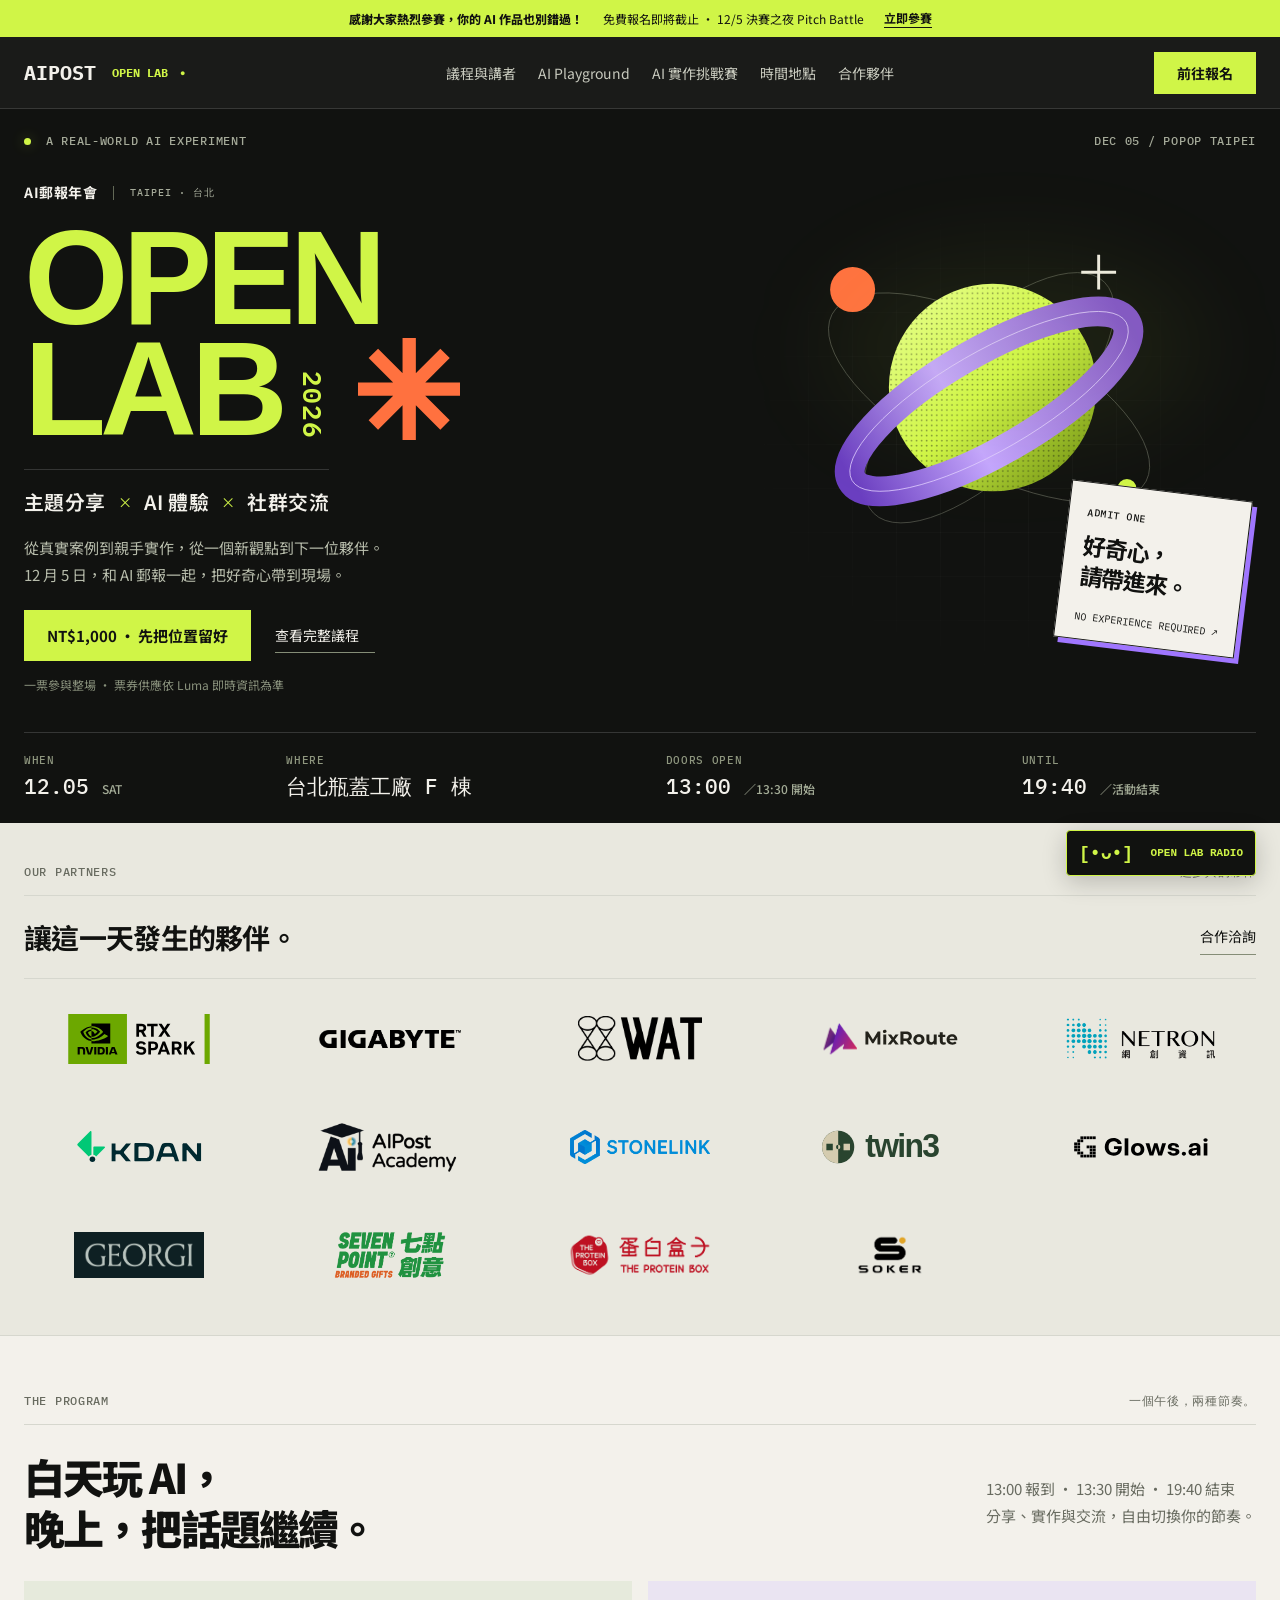
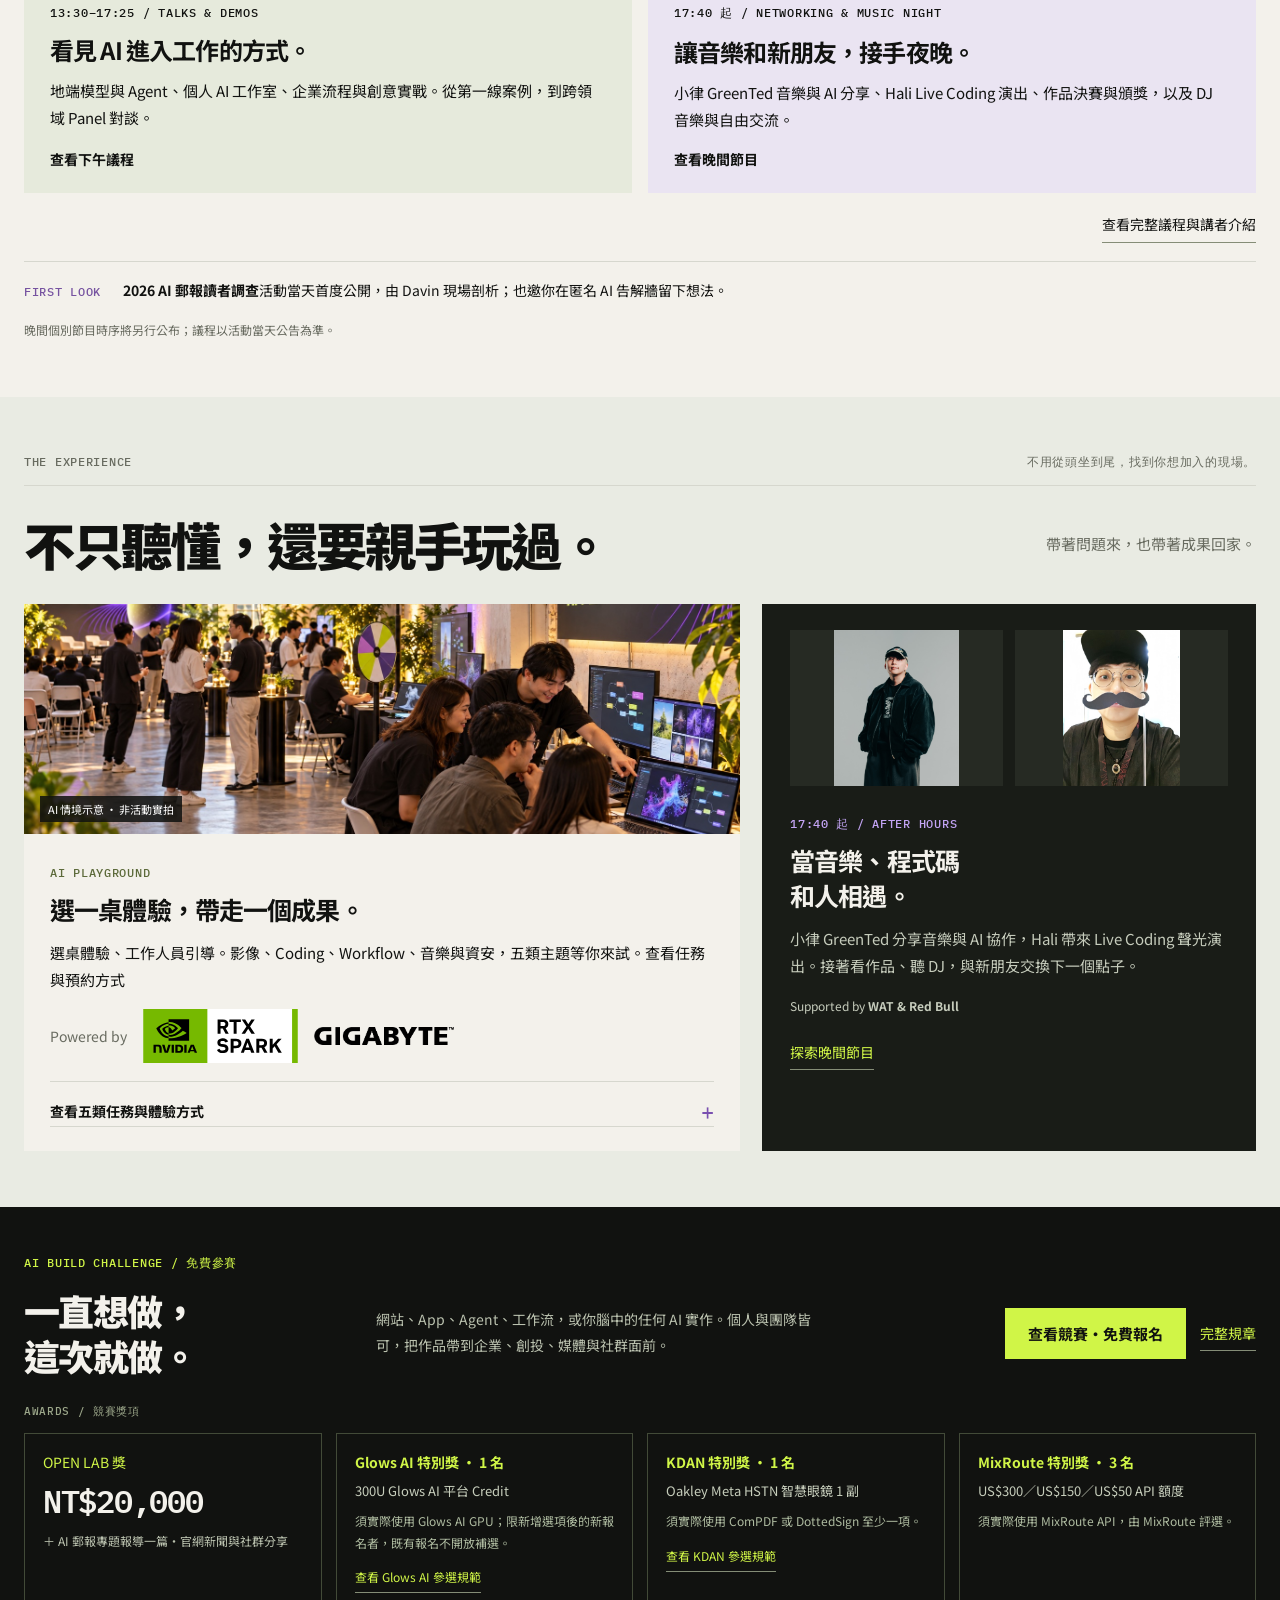
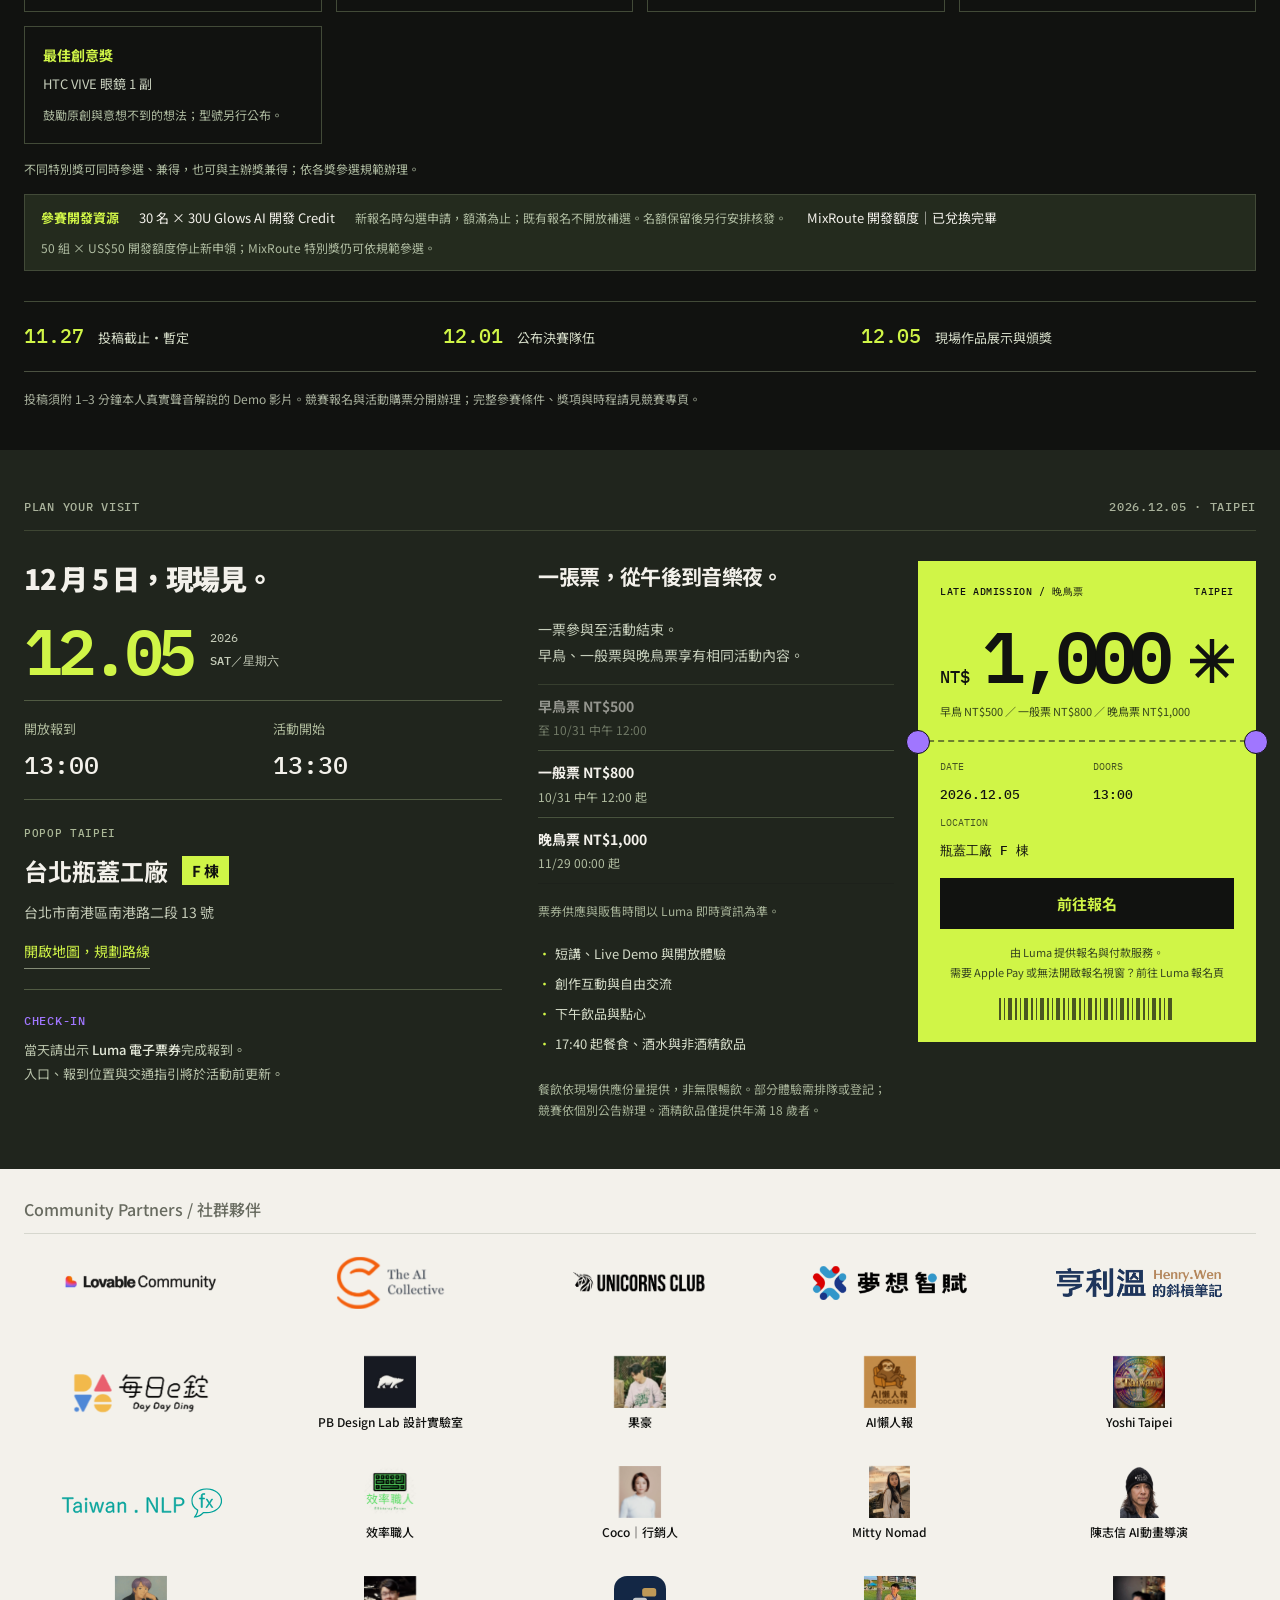
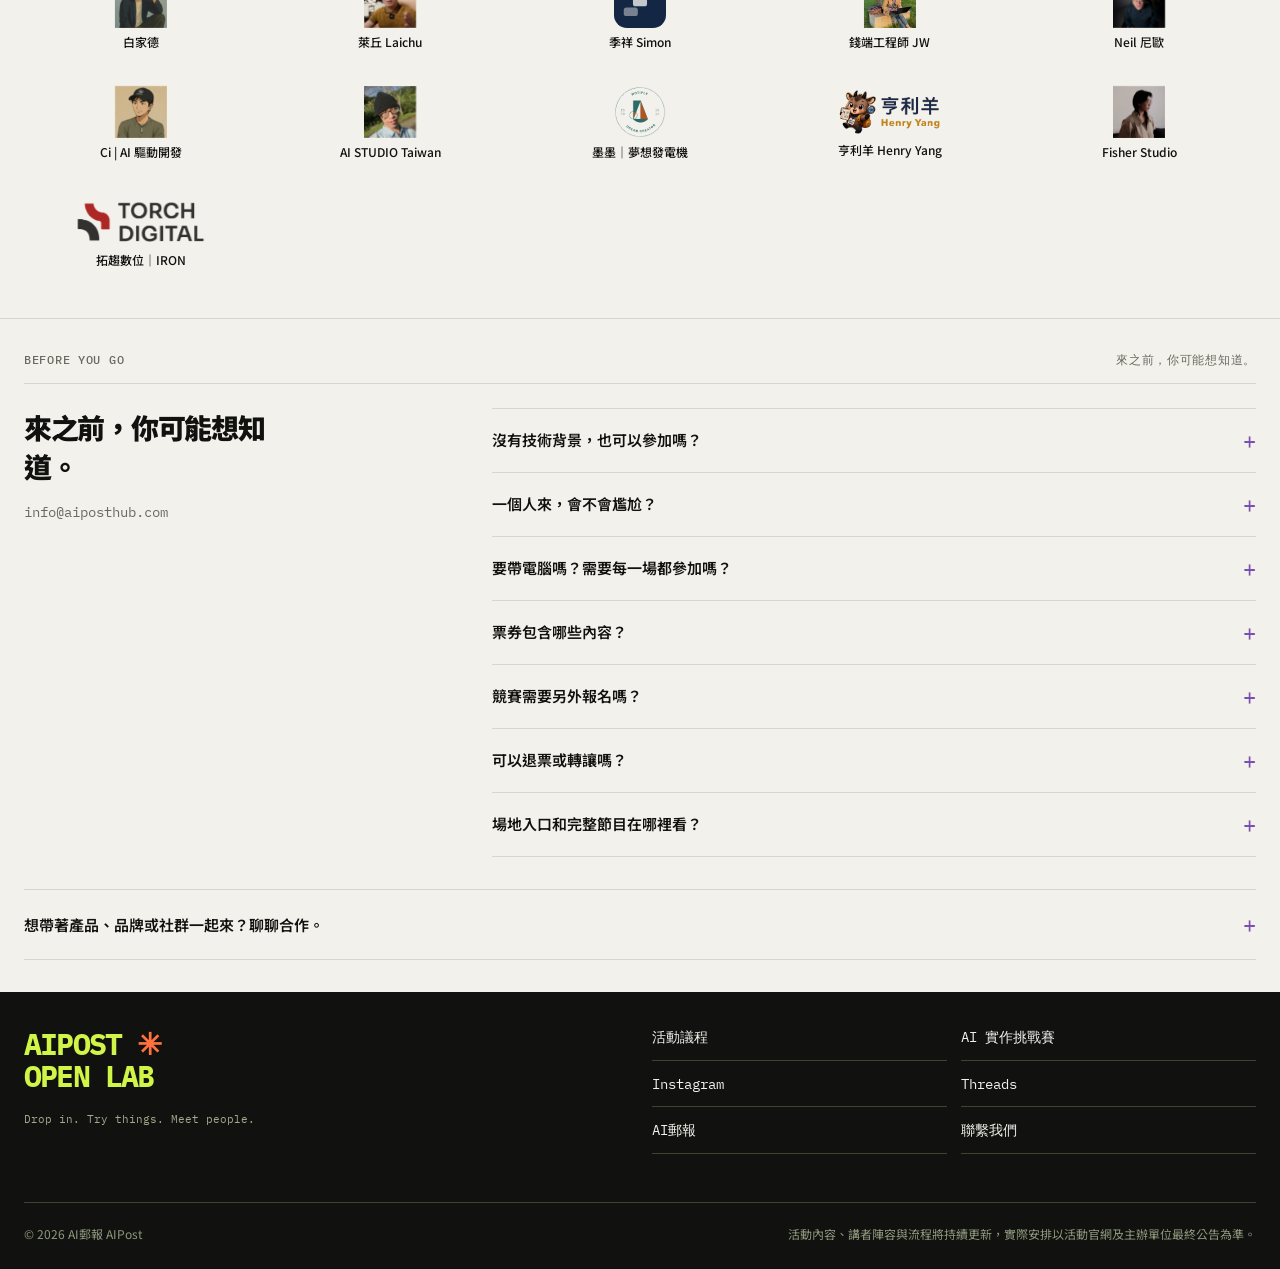
==== commit 1e8e049c: "Update 陳志信 AI動畫導演 portrait and community partner name" ====
--- a/index.html
+++ b/index.html
@@ -7,7 +7,7 @@
 <meta content="12/5 台北瓶蓋工廠 F 棟，AI郵報年會 OPEN LAB 2026 台北：主題分享 × AI 體驗 × 社群交流。來聽各行各業怎麼用 AI，親手體驗新工具，認識一起探索 AI 的夥伴。" name="description"/>
 <meta content="#111210" name="theme-color"/>
 <link href="favicon.svg" rel="icon" type="image/svg+xml"/><link href="styles.css?v=20261119-revamp" rel="stylesheet"/>
-<script defer="" src="content.js?v=20261127-community-name"></script><script defer="" src="app.js?v=20261126-community-mail"></script>
+<script defer="" src="content.js?v=20261127-community-chen"></script><script defer="" src="app.js?v=20261126-community-mail"></script>
 <script defer="" id="luma-checkout" src="https://embed.lu.ma/checkout-button.js"></script>
 <link href="dj-agent.css?v=20261119-mobile-hierarchy" rel="stylesheet"/><script defer="" src="dj-agent.js?v=20261105-radio-restored"></script>
 <link href="home.css?v=20261126-community-mail" rel="stylesheet"/><meta property="og:title" content="AI郵報年會 OPEN LAB 2026 台北｜主題分享 × AI 體驗 × 社群交流"><meta property="og:description" content="12/5 台北瓶蓋工廠 F 棟，AI郵報年會 OPEN LAB 2026 台北：主題分享 × AI 體驗 × 社群交流。來聽各行各業怎麼用 AI，親手體驗新工具，認識一起探索 AI 的夥伴。"><meta property="og:type" content="website"><meta property="og:url" content="https://openlab.aiposthub.com/"><meta property="og:site_name" content="AI 郵報年會 OPEN LAB 2026"><meta property="og:locale" content="zh_TW"><meta property="og:image" content="https://openlab.aiposthub.com/assets/openlab-share-20261125.png"><meta property="og:image:secure_url" content="https://openlab.aiposthub.com/assets/openlab-share-20261125.png"><meta property="og:image:type" content="image/png"><meta property="og:image:width" content="1600"><meta property="og:image:height" content="900"><meta property="og:image:alt" content="AI 郵報年會 OPEN LAB 2026｜12/5 台北瓶蓋工廠｜主題分享、AI 體驗與社群交流"><meta name="twitter:card" content="summary_large_image"><meta name="twitter:title" content="AI郵報年會 OPEN LAB 2026 台北｜主題分享 × AI 體驗 × 社群交流"><meta name="twitter:description" content="12/5 台北瓶蓋工廠 F 棟，AI郵報年會 OPEN LAB 2026 台北：主題分享 × AI 體驗 × 社群交流。來聽各行各業怎麼用 AI，親手體驗新工具，認識一起探索 AI 的夥伴。"><meta name="twitter:image" content="https://openlab.aiposthub.com/assets/openlab-share-20261125.png"><meta name="twitter:image:alt" content="AI 郵報年會 OPEN LAB 2026｜12/5 台北瓶蓋工廠｜主題分享、AI 體驗與社群交流"></head>
@@ -35,7 +35,7 @@
 <div class="section-top mono"><span>PLAN YOUR VISIT</span><span>2026.12.05 · TAIPEI</span></div>
 <div class="info-grid"><div class="info-place"><h2 class="visit-title">12 月 5 日，現場見。</h2><div class="info-date"><strong>12.05</strong><div><span>2026</span><b>SAT／星期六</b></div><span aria-hidden="true" class="info-star">✳</span></div><div class="info-key-times"><div><span>開放報到</span><strong>13:00</strong></div><div><span>活動開始</span><strong>13:30</strong></div></div><div class="venue"><span class="mono">POPOP TAIPEI</span><div class="venue-title"><h3>台北瓶蓋工廠</h3><span>F 棟</span></div><p>台北市南港區南港路二段 13 號</p><a class="text-link" href="https://www.google.com/maps/search/?api=1&amp;query=POPOP+Taipei" rel="noopener" target="_blank">開啟地圖，規劃路線</a></div><div class="info-checkin"><span class="mono">CHECK-IN</span><p>當天請出示 <strong>Luma 電子票券</strong>完成報到。<br/>入口、報到位置與交通指引將於活動前更新。</p></div></div>
 </div>
-<section class="section tickets" id="tickets"><div class="tickets-grid"><div><h3 class="ticket-title">一張票，從午後到音樂夜。</h3><p>一票參與至活動結束。<br/>早鳥、一般票與晚鳥票享有相同活動內容。</p><div aria-label="三階段票價" class="ticket-phases"><p><strong>早鳥票 NT$500</strong><span>至 10/31 中午 12:00</span></p><p><strong>一般票 NT$800</strong><span>10/31 中午 12:00 起</span></p><p><strong>晚鳥票 NT$1,000</strong><span>11/29 00:00 起</span></p></div><p class="fine-print">票券供應與販售時間以 Luma 即時資訊為準。</p><ul class="ticket-benefits"><li>短講、Live Demo 與開放體驗</li><li>創作互動與自由交流</li><li>下午飲品與點心</li><li>17:40 起餐食、酒水與非酒精飲品</li></ul><p class="fine-print">餐飲依現場供應份量提供，非無限暢飲。部分體驗需排隊或登記；競賽依個別公告辦理。酒精飲品僅提供年滿 18 歲者。</p></div><div class="ticket-pass"><div class="pass-top"><span class="mono ticket-phase">GENERAL ADMISSION / 一般票</span><span class="mono">TAIPEI</span></div><div class="pass-price"><span>NT$</span><strong id="ticket-price">800</strong><svg aria-hidden="true" viewbox="0 0 100 100"><path d="M50 0v100M0 50h100M15 15l70 70M15 85l70-70"></path></svg></div><p class="price-next" id="price-next">早鳥 NT$500 ／ 一般票 NT$800 ／ 晚鳥票 NT$1,000</p><div class="pass-perforation"></div><div class="pass-meta"><div><span>DATE</span><strong>2026.12.05</strong></div><div><span>DOORS</span><strong>13:00</strong></div><div><span>LOCATION</span><strong>瓶蓋工廠 F 棟</strong></div></div><a class="button button-black ticket-link" data-luma-action="checkout" data-luma-event-id="evt-fTu2xUZEobu1jDB" href="https://luma.com/zr1k4qa5" rel="noopener" target="_blank">前往報名</a><p class="booking-note">由 Luma 提供報名與付款服務。<br/>需要 Apple Pay 或無法開啟報名視窗？<a href="https://luma.com/zr1k4qa5" rel="noopener" target="_blank">前往 Luma 報名頁</a></p><div aria-hidden="true" class="barcode"></div></div></div></section></section><section aria-labelledby="community-partners-title" class="section community-partners" id="community-partners"><h3 id="community-partners-title">Community Partners / 社群夥伴</h3><div class="partner-grid" id="community-partner-grid"><article class="partner-card"><img alt="Lovable Community" loading="lazy" src="logos/lovable-community.png"/></article><article class="partner-card"><img alt="The AI Collective" loading="lazy" src="logos/the-ai-collective.png"/></article><article class="partner-card"><img alt="Unicorns Club 獨角獸俱樂部" loading="lazy" src="logos/unicorns-club.webp"/></article><article class="partner-card"><img alt="夢想智賦" loading="lazy" src="logos/dreamrich.png"/></article><article class="partner-card"><img alt="亨利溫" loading="lazy" src="logos/henry-wen.webp"/></article><article class="partner-card"><img alt="每日e錠" loading="lazy" src="logos/daydayding.png"/></article><article class="partner-card"><img alt="PB Design Lab 設計實驗室" class="community-avatar" loading="lazy" src="logos/pb-design-lab.jpg"/><span class="community-label">PB Design Lab 設計實驗室</span></article><article class="partner-card"><img alt="果豪" class="community-avatar" loading="lazy" src="logos/guohao.jpg"/><span class="community-label">果豪</span></article><article class="partner-card"><img alt="AI懶人報" class="community-avatar" loading="lazy" src="logos/ai-lanrenbao.png"/><span class="community-label">AI懶人報</span></article><article class="partner-card"><img alt="Yoshi Taipei" class="community-avatar" loading="lazy" src="logos/yoshi-taipei.png"/><span class="community-label">Yoshi Taipei</span></article><article class="partner-card"><img alt="TaiwanNLP" loading="lazy" src="logos/taiwannlp.svg"/></article><article class="partner-card"><img alt="效率職人" class="community-avatar" loading="lazy" src="logos/efficiency-worker.png"/><span class="community-label">效率職人</span></article><article class="partner-card"><img alt="Coco｜全遠距工作的行銷人" class="community-avatar" loading="lazy" src="logos/coco-career.jpg"/><span class="community-label">Coco｜行銷人</span></article><article class="partner-card"><img alt="Mitty Huang（Mitty Nomad）" class="community-avatar" loading="lazy" src="logos/mitty-nomad-mail-20261126.jpg"/><span class="community-label">Mitty Nomad</span></article><article class="partner-card"><img alt="陳志信（柯基 AI 動畫 IP）" class="community-avatar" loading="lazy" src="logos/coffee-time-corgi.jpg"/><span class="community-label">陳志信｜柯基 AI</span></article><article class="partner-card"><img alt="白家德" class="community-avatar" loading="lazy" src="logos/bai-jiade.jpg"/><span class="community-label">白家德</span></article><article class="partner-card"><img alt="萊丘 Laichu" class="community-avatar" loading="lazy" src="logos/laichu.jpg"/><span class="community-label">萊丘 Laichu</span></article><article class="partner-card"><img alt="季祥 Simon" class="community-avatar" loading="lazy" src="logos/simon-chi.svg"/><span class="community-label">季祥 Simon</span></article><article class="partner-card"><img alt="錢端工程師JW" class="community-avatar" loading="lazy" src="logos/richfront-jw.jpg"/><span class="community-label">錢端工程師 JW</span></article><article class="partner-card"><img alt="Neil 尼歐" class="community-avatar" loading="lazy" src="logos/neil-mail-20261126.jpg"/><span class="community-label">Neil 尼歐</span></article><article class="partner-card"><img alt="Ci（AI 驅動開發）" class="community-avatar" loading="lazy" src="logos/ci-fullstack-mail-20261126.jpg"/><span class="community-label">Ci | AI 驅動開發</span></article><article class="partner-card"><img alt="楊明翰（AI STUDIO Taiwan）" class="community-avatar" loading="lazy" src="logos/ai-studio-taiwan.jpg"/><span class="community-label">AI STUDIO Taiwan</span></article><article class="partner-card"><img alt="墨墨（司墨／夢想發電機）" class="community-avatar" loading="lazy" src="logos/mohermit-mail-20261126.png"/><span class="community-label">墨墨｜夢想發電機</span></article><article class="partner-card"><img alt="亨利羊（Henry Yang）" class="community-logo" loading="lazy" src="logos/henry-yang-mail-20261126.png"/><span class="community-label">亨利羊 Henry Yang</span></article><article class="partner-card"><img alt="Fisher Studio" class="community-avatar" loading="lazy" src="logos/fisher-studio.jpg"/><span class="community-label">Fisher Studio</span></article><article class="partner-card"><img alt="拓趨數位｜IRON" class="community-logo" loading="lazy" src="logos/iron-chen-mail-20261126.png"/><span class="community-label">拓趨數位｜IRON</span></article></div></section>
+<section class="section tickets" id="tickets"><div class="tickets-grid"><div><h3 class="ticket-title">一張票，從午後到音樂夜。</h3><p>一票參與至活動結束。<br/>早鳥、一般票與晚鳥票享有相同活動內容。</p><div aria-label="三階段票價" class="ticket-phases"><p><strong>早鳥票 NT$500</strong><span>至 10/31 中午 12:00</span></p><p><strong>一般票 NT$800</strong><span>10/31 中午 12:00 起</span></p><p><strong>晚鳥票 NT$1,000</strong><span>11/29 00:00 起</span></p></div><p class="fine-print">票券供應與販售時間以 Luma 即時資訊為準。</p><ul class="ticket-benefits"><li>短講、Live Demo 與開放體驗</li><li>創作互動與自由交流</li><li>下午飲品與點心</li><li>17:40 起餐食、酒水與非酒精飲品</li></ul><p class="fine-print">餐飲依現場供應份量提供，非無限暢飲。部分體驗需排隊或登記；競賽依個別公告辦理。酒精飲品僅提供年滿 18 歲者。</p></div><div class="ticket-pass"><div class="pass-top"><span class="mono ticket-phase">GENERAL ADMISSION / 一般票</span><span class="mono">TAIPEI</span></div><div class="pass-price"><span>NT$</span><strong id="ticket-price">800</strong><svg aria-hidden="true" viewbox="0 0 100 100"><path d="M50 0v100M0 50h100M15 15l70 70M15 85l70-70"></path></svg></div><p class="price-next" id="price-next">早鳥 NT$500 ／ 一般票 NT$800 ／ 晚鳥票 NT$1,000</p><div class="pass-perforation"></div><div class="pass-meta"><div><span>DATE</span><strong>2026.12.05</strong></div><div><span>DOORS</span><strong>13:00</strong></div><div><span>LOCATION</span><strong>瓶蓋工廠 F 棟</strong></div></div><a class="button button-black ticket-link" data-luma-action="checkout" data-luma-event-id="evt-fTu2xUZEobu1jDB" href="https://luma.com/zr1k4qa5" rel="noopener" target="_blank">前往報名</a><p class="booking-note">由 Luma 提供報名與付款服務。<br/>需要 Apple Pay 或無法開啟報名視窗？<a href="https://luma.com/zr1k4qa5" rel="noopener" target="_blank">前往 Luma 報名頁</a></p><div aria-hidden="true" class="barcode"></div></div></div></section></section><section aria-labelledby="community-partners-title" class="section community-partners" id="community-partners"><h3 id="community-partners-title">Community Partners / 社群夥伴</h3><div class="partner-grid" id="community-partner-grid"><article class="partner-card"><img alt="Lovable Community" loading="lazy" src="logos/lovable-community.png"/></article><article class="partner-card"><img alt="The AI Collective" loading="lazy" src="logos/the-ai-collective.png"/></article><article class="partner-card"><img alt="Unicorns Club 獨角獸俱樂部" loading="lazy" src="logos/unicorns-club.webp"/></article><article class="partner-card"><img alt="夢想智賦" loading="lazy" src="logos/dreamrich.png"/></article><article class="partner-card"><img alt="亨利溫" loading="lazy" src="logos/henry-wen.webp"/></article><article class="partner-card"><img alt="每日e錠" loading="lazy" src="logos/daydayding.png"/></article><article class="partner-card"><img alt="PB Design Lab 設計實驗室" class="community-avatar" loading="lazy" src="logos/pb-design-lab.jpg"/><span class="community-label">PB Design Lab 設計實驗室</span></article><article class="partner-card"><img alt="果豪" class="community-avatar" loading="lazy" src="logos/guohao.jpg"/><span class="community-label">果豪</span></article><article class="partner-card"><img alt="AI懶人報" class="community-avatar" loading="lazy" src="logos/ai-lanrenbao.png"/><span class="community-label">AI懶人報</span></article><article class="partner-card"><img alt="Yoshi Taipei" class="community-avatar" loading="lazy" src="logos/yoshi-taipei.png"/><span class="community-label">Yoshi Taipei</span></article><article class="partner-card"><img alt="TaiwanNLP" loading="lazy" src="logos/taiwannlp.svg"/></article><article class="partner-card"><img alt="效率職人" class="community-avatar" loading="lazy" src="logos/efficiency-worker.png"/><span class="community-label">效率職人</span></article><article class="partner-card"><img alt="Coco｜全遠距工作的行銷人" class="community-avatar" loading="lazy" src="logos/coco-career.jpg"/><span class="community-label">Coco｜行銷人</span></article><article class="partner-card"><img alt="Mitty Huang（Mitty Nomad）" class="community-avatar" loading="lazy" src="logos/mitty-nomad-mail-20261126.jpg"/><span class="community-label">Mitty Nomad</span></article><article class="partner-card"><img alt="陳志信 AI動畫導演" class="community-avatar" loading="lazy" src="logos/chen-chih-hsin-20261127.png"/><span class="community-label">陳志信 AI動畫導演</span></article><article class="partner-card"><img alt="白家德" class="community-avatar" loading="lazy" src="logos/bai-jiade.jpg"/><span class="community-label">白家德</span></article><article class="partner-card"><img alt="萊丘 Laichu" class="community-avatar" loading="lazy" src="logos/laichu.jpg"/><span class="community-label">萊丘 Laichu</span></article><article class="partner-card"><img alt="季祥 Simon" class="community-avatar" loading="lazy" src="logos/simon-chi.svg"/><span class="community-label">季祥 Simon</span></article><article class="partner-card"><img alt="錢端工程師JW" class="community-avatar" loading="lazy" src="logos/richfront-jw.jpg"/><span class="community-label">錢端工程師 JW</span></article><article class="partner-card"><img alt="Neil 尼歐" class="community-avatar" loading="lazy" src="logos/neil-mail-20261126.jpg"/><span class="community-label">Neil 尼歐</span></article><article class="partner-card"><img alt="Ci（AI 驅動開發）" class="community-avatar" loading="lazy" src="logos/ci-fullstack-mail-20261126.jpg"/><span class="community-label">Ci | AI 驅動開發</span></article><article class="partner-card"><img alt="楊明翰（AI STUDIO Taiwan）" class="community-avatar" loading="lazy" src="logos/ai-studio-taiwan.jpg"/><span class="community-label">AI STUDIO Taiwan</span></article><article class="partner-card"><img alt="墨墨（司墨／夢想發電機）" class="community-avatar" loading="lazy" src="logos/mohermit-mail-20261126.png"/><span class="community-label">墨墨｜夢想發電機</span></article><article class="partner-card"><img alt="亨利羊（Henry Yang）" class="community-logo" loading="lazy" src="logos/henry-yang-mail-20261126.png"/><span class="community-label">亨利羊 Henry Yang</span></article><article class="partner-card"><img alt="Fisher Studio" class="community-avatar" loading="lazy" src="logos/fisher-studio.jpg"/><span class="community-label">Fisher Studio</span></article><article class="partner-card"><img alt="拓趨數位｜IRON" class="community-logo" loading="lazy" src="logos/iron-chen-mail-20261126.png"/><span class="community-label">拓趨數位｜IRON</span></article></div></section>
 <section class="section faq" id="faq"><div class="section-top mono"><span>BEFORE YOU GO</span><span>來之前，你可能想知道。</span></div><div class="faq-grid"><div><h2>來之前，你可能想知道。</h2><a href="mailto:info@aiposthub.com">info@aiposthub.com</a></div><div id="faq-list"></div></div></section><section class="section partnership-request" id="partnership-request">
 <details class="cooperation-details"><summary>想帶著產品、品牌或社群一起來？聊聊合作。</summary><div class="request-grid"><div><h2>索取合作提案</h2><p>想了解品牌合作、AI Playground 或社群參與？<br/>留下 Email，我們會與你聯繫。</p></div>
 <form action="https://formsubmit.co/davin@aiposthub.com" id="partnership-form" method="POST">
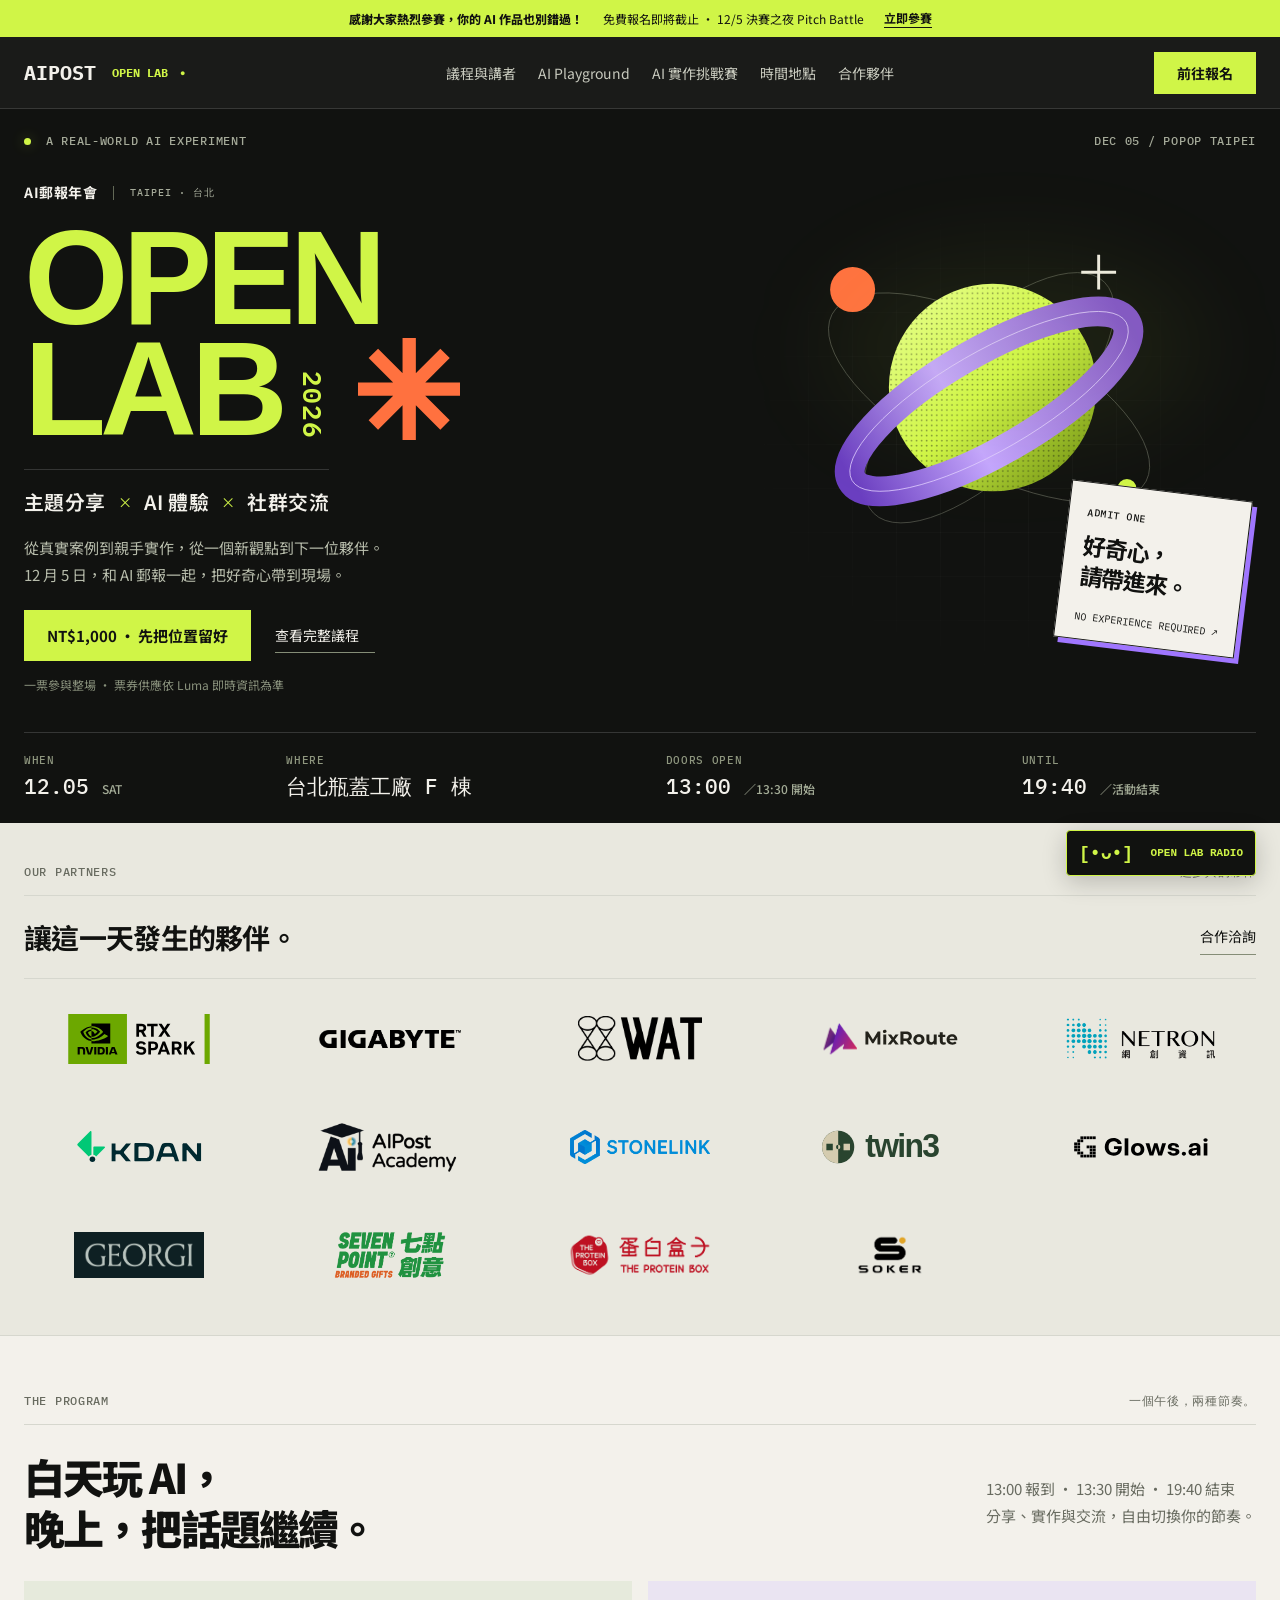
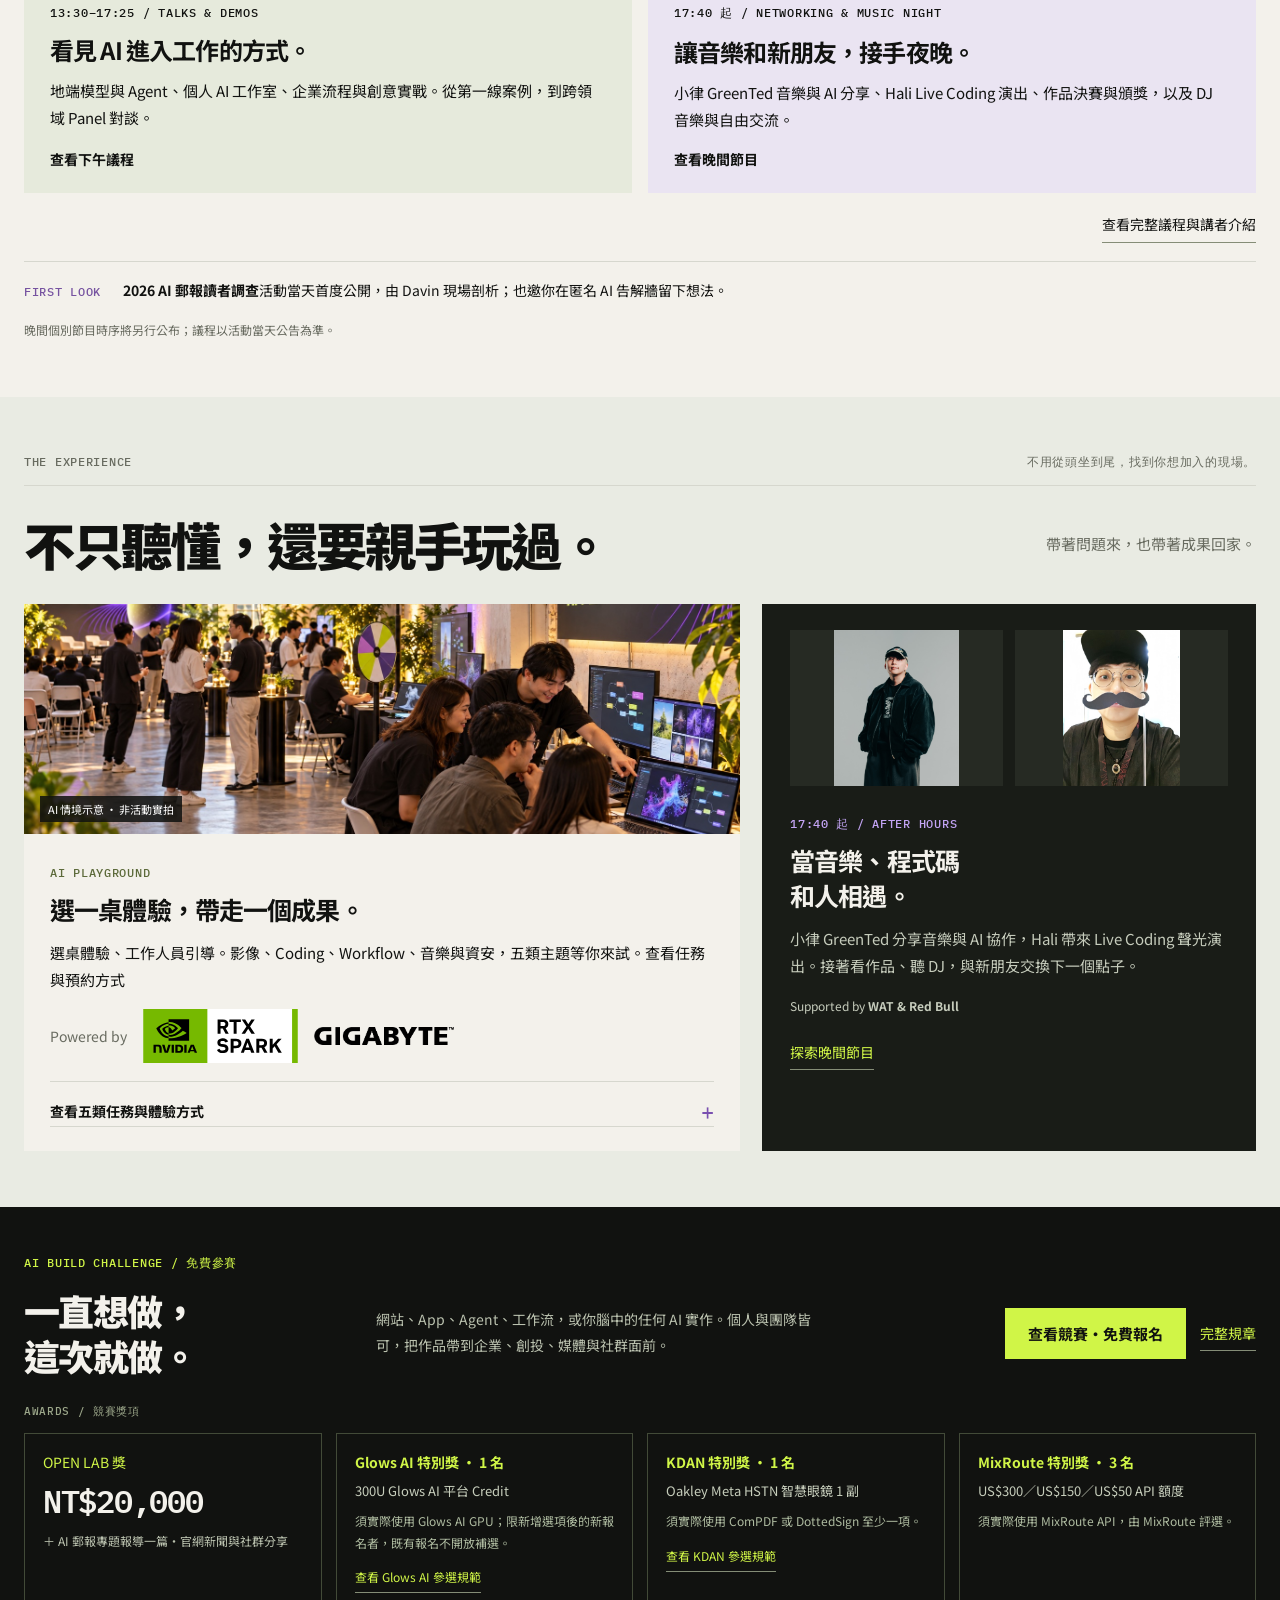
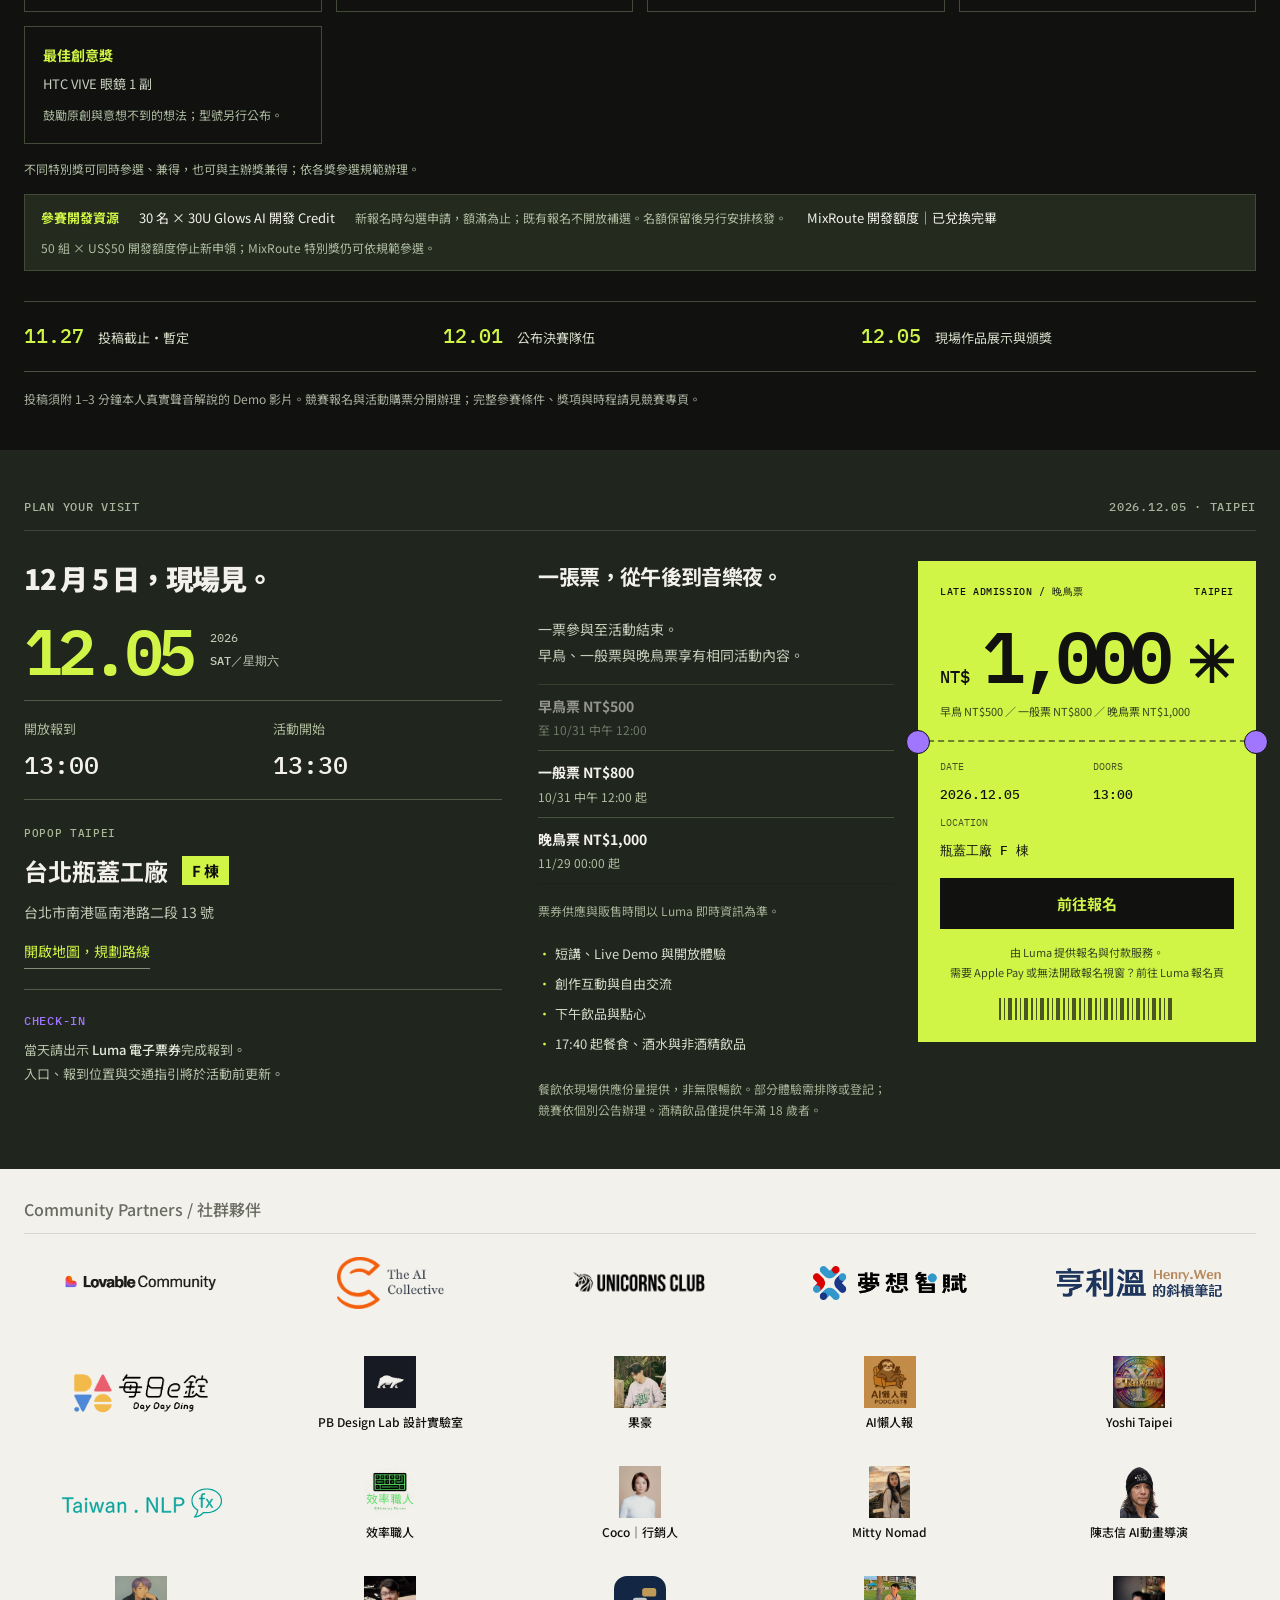
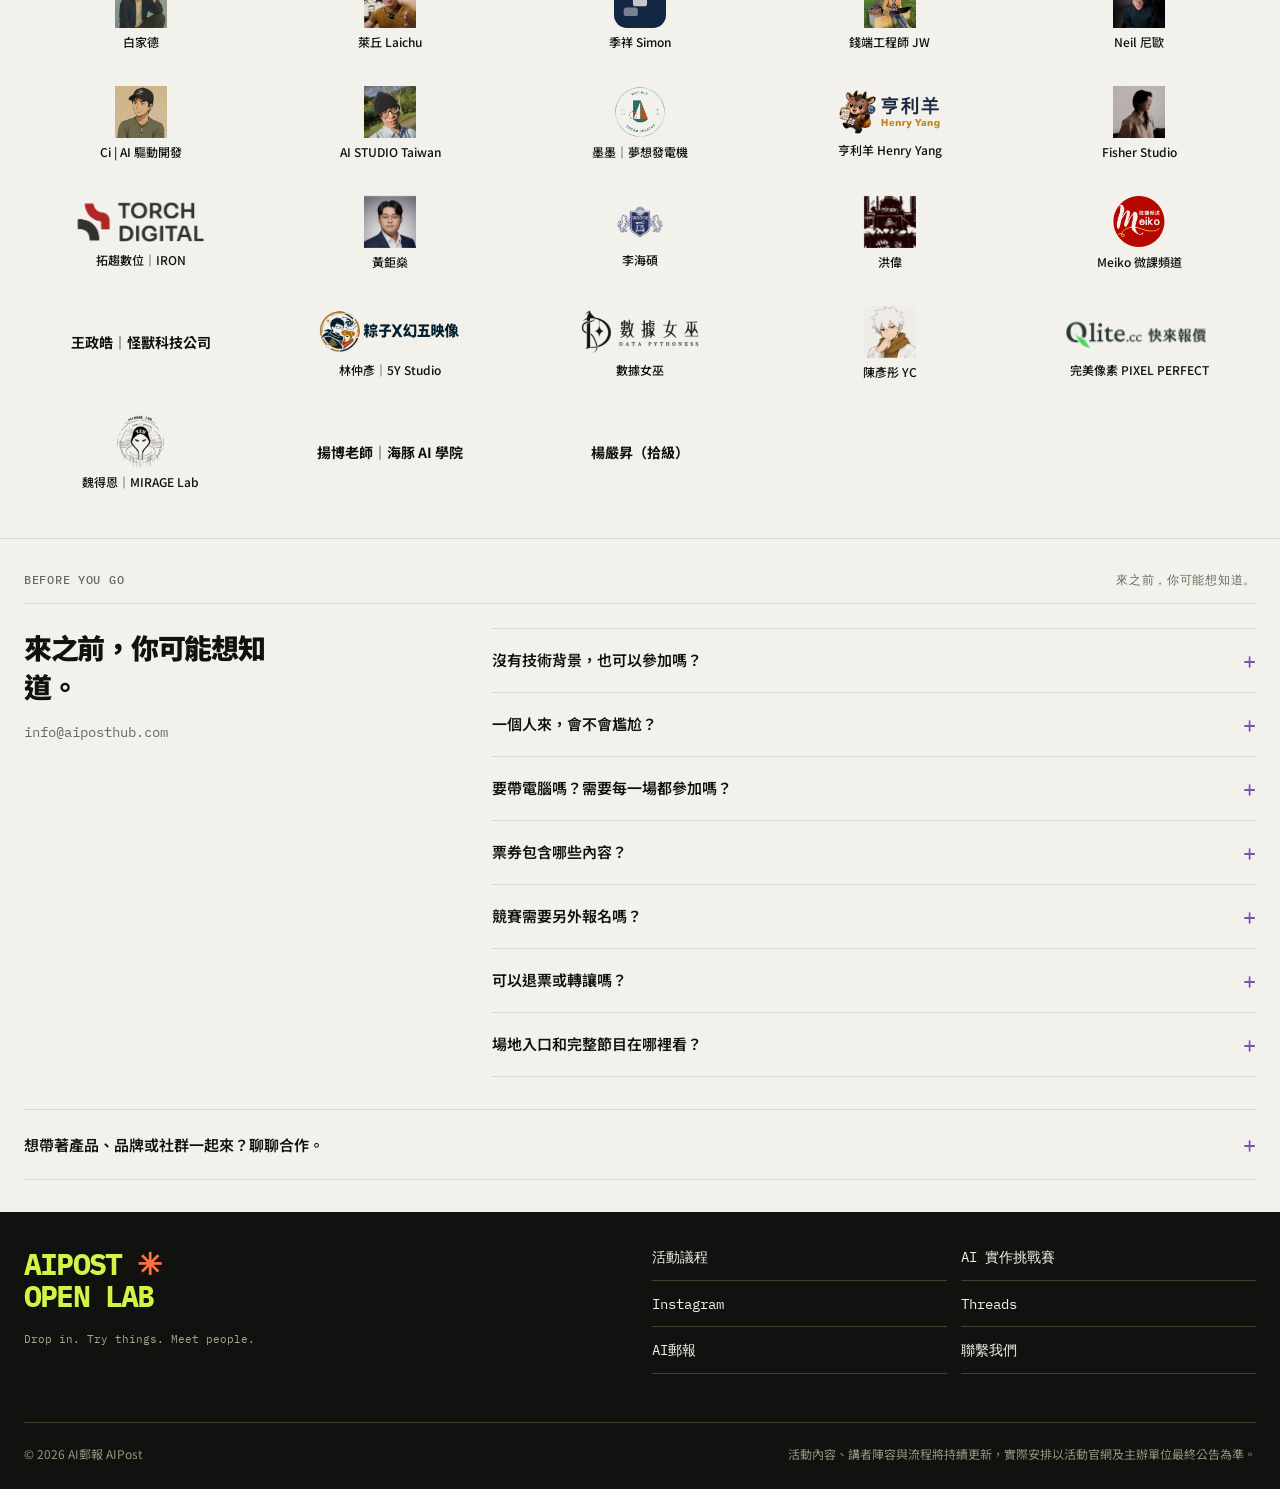
==== commit 4d318fc5: "Add twelve Philo community partners and supplied official logos" ====
--- a/index.html
+++ b/index.html
@@ -7,10 +7,10 @@
 <meta content="12/5 台北瓶蓋工廠 F 棟，AI郵報年會 OPEN LAB 2026 台北：主題分享 × AI 體驗 × 社群交流。來聽各行各業怎麼用 AI，親手體驗新工具，認識一起探索 AI 的夥伴。" name="description"/>
 <meta content="#111210" name="theme-color"/>
 <link href="favicon.svg" rel="icon" type="image/svg+xml"/><link href="styles.css?v=20261119-revamp" rel="stylesheet"/>
-<script defer="" src="content.js?v=20261127-community-chen"></script><script defer="" src="app.js?v=20261126-community-mail"></script>
+<script defer="" src="content.js?v=20261127-community-philo"></script><script defer="" src="app.js?v=20261126-community-mail"></script>
 <script defer="" id="luma-checkout" src="https://embed.lu.ma/checkout-button.js"></script>
 <link href="dj-agent.css?v=20261119-mobile-hierarchy" rel="stylesheet"/><script defer="" src="dj-agent.js?v=20261105-radio-restored"></script>
-<link href="home.css?v=20261126-community-mail" rel="stylesheet"/><meta property="og:title" content="AI郵報年會 OPEN LAB 2026 台北｜主題分享 × AI 體驗 × 社群交流"><meta property="og:description" content="12/5 台北瓶蓋工廠 F 棟，AI郵報年會 OPEN LAB 2026 台北：主題分享 × AI 體驗 × 社群交流。來聽各行各業怎麼用 AI，親手體驗新工具，認識一起探索 AI 的夥伴。"><meta property="og:type" content="website"><meta property="og:url" content="https://openlab.aiposthub.com/"><meta property="og:site_name" content="AI 郵報年會 OPEN LAB 2026"><meta property="og:locale" content="zh_TW"><meta property="og:image" content="https://openlab.aiposthub.com/assets/openlab-share-20261125.png"><meta property="og:image:secure_url" content="https://openlab.aiposthub.com/assets/openlab-share-20261125.png"><meta property="og:image:type" content="image/png"><meta property="og:image:width" content="1600"><meta property="og:image:height" content="900"><meta property="og:image:alt" content="AI 郵報年會 OPEN LAB 2026｜12/5 台北瓶蓋工廠｜主題分享、AI 體驗與社群交流"><meta name="twitter:card" content="summary_large_image"><meta name="twitter:title" content="AI郵報年會 OPEN LAB 2026 台北｜主題分享 × AI 體驗 × 社群交流"><meta name="twitter:description" content="12/5 台北瓶蓋工廠 F 棟，AI郵報年會 OPEN LAB 2026 台北：主題分享 × AI 體驗 × 社群交流。來聽各行各業怎麼用 AI，親手體驗新工具，認識一起探索 AI 的夥伴。"><meta name="twitter:image" content="https://openlab.aiposthub.com/assets/openlab-share-20261125.png"><meta name="twitter:image:alt" content="AI 郵報年會 OPEN LAB 2026｜12/5 台北瓶蓋工廠｜主題分享、AI 體驗與社群交流"></head>
+<link href="home.css?v=20261127-community-philo" rel="stylesheet"/><meta property="og:title" content="AI郵報年會 OPEN LAB 2026 台北｜主題分享 × AI 體驗 × 社群交流"><meta property="og:description" content="12/5 台北瓶蓋工廠 F 棟，AI郵報年會 OPEN LAB 2026 台北：主題分享 × AI 體驗 × 社群交流。來聽各行各業怎麼用 AI，親手體驗新工具，認識一起探索 AI 的夥伴。"><meta property="og:type" content="website"><meta property="og:url" content="https://openlab.aiposthub.com/"><meta property="og:site_name" content="AI 郵報年會 OPEN LAB 2026"><meta property="og:locale" content="zh_TW"><meta property="og:image" content="https://openlab.aiposthub.com/assets/openlab-share-20261125.png"><meta property="og:image:secure_url" content="https://openlab.aiposthub.com/assets/openlab-share-20261125.png"><meta property="og:image:type" content="image/png"><meta property="og:image:width" content="1600"><meta property="og:image:height" content="900"><meta property="og:image:alt" content="AI 郵報年會 OPEN LAB 2026｜12/5 台北瓶蓋工廠｜主題分享、AI 體驗與社群交流"><meta name="twitter:card" content="summary_large_image"><meta name="twitter:title" content="AI郵報年會 OPEN LAB 2026 台北｜主題分享 × AI 體驗 × 社群交流"><meta name="twitter:description" content="12/5 台北瓶蓋工廠 F 棟，AI郵報年會 OPEN LAB 2026 台北：主題分享 × AI 體驗 × 社群交流。來聽各行各業怎麼用 AI，親手體驗新工具，認識一起探索 AI 的夥伴。"><meta name="twitter:image" content="https://openlab.aiposthub.com/assets/openlab-share-20261125.png"><meta name="twitter:image:alt" content="AI 郵報年會 OPEN LAB 2026｜12/5 台北瓶蓋工廠｜主題分享、AI 體驗與社群交流"></head>
 <body class="home-revamp">
 <a class="skip" href="#main">跳至主要內容</a>
 <a class="announcement-bar" href="/challenge/"><strong>感謝大家熱烈參賽，你的 AI 作品也別錯過！</strong><span>免費報名即將截止 · 12/5 決賽之夜 Pitch Battle</span><b>立即參賽</b></a><header class="header"><a aria-label="AI郵報年會 OPEN LAB 2026 台北首頁" class="brand" href="#top">AIPOST<span>OPEN LAB<span class="brand-dot">●</span></span></a><nav aria-label="主要導覽"><a href="/agenda/">議程與講者</a><a href="/playground/">AI Playground</a><a href="/challenge/">AI 實作挑戰賽</a><a href="#info">時間地點</a><a href="#partners">合作夥伴</a></nav><a class="button button-small ticket-link" data-luma-action="checkout" data-luma-event-id="evt-fTu2xUZEobu1jDB" href="https://luma.com/zr1k4qa5" rel="noopener" target="_blank">前往報名</a><nav aria-label="手機快捷導覽" class="mobile-quick-nav"><a href="/agenda/">議程與講者</a><a href="/playground/">AI Playground</a><button aria-controls="mobile-navigation" aria-expanded="false" aria-haspopup="dialog" class="mobile-menu-trigger" type="button"><span aria-hidden="true">☰</span> 更多</button></nav></header>
@@ -35,7 +35,7 @@
 <div class="section-top mono"><span>PLAN YOUR VISIT</span><span>2026.12.05 · TAIPEI</span></div>
 <div class="info-grid"><div class="info-place"><h2 class="visit-title">12 月 5 日，現場見。</h2><div class="info-date"><strong>12.05</strong><div><span>2026</span><b>SAT／星期六</b></div><span aria-hidden="true" class="info-star">✳</span></div><div class="info-key-times"><div><span>開放報到</span><strong>13:00</strong></div><div><span>活動開始</span><strong>13:30</strong></div></div><div class="venue"><span class="mono">POPOP TAIPEI</span><div class="venue-title"><h3>台北瓶蓋工廠</h3><span>F 棟</span></div><p>台北市南港區南港路二段 13 號</p><a class="text-link" href="https://www.google.com/maps/search/?api=1&amp;query=POPOP+Taipei" rel="noopener" target="_blank">開啟地圖，規劃路線</a></div><div class="info-checkin"><span class="mono">CHECK-IN</span><p>當天請出示 <strong>Luma 電子票券</strong>完成報到。<br/>入口、報到位置與交通指引將於活動前更新。</p></div></div>
 </div>
-<section class="section tickets" id="tickets"><div class="tickets-grid"><div><h3 class="ticket-title">一張票，從午後到音樂夜。</h3><p>一票參與至活動結束。<br/>早鳥、一般票與晚鳥票享有相同活動內容。</p><div aria-label="三階段票價" class="ticket-phases"><p><strong>早鳥票 NT$500</strong><span>至 10/31 中午 12:00</span></p><p><strong>一般票 NT$800</strong><span>10/31 中午 12:00 起</span></p><p><strong>晚鳥票 NT$1,000</strong><span>11/29 00:00 起</span></p></div><p class="fine-print">票券供應與販售時間以 Luma 即時資訊為準。</p><ul class="ticket-benefits"><li>短講、Live Demo 與開放體驗</li><li>創作互動與自由交流</li><li>下午飲品與點心</li><li>17:40 起餐食、酒水與非酒精飲品</li></ul><p class="fine-print">餐飲依現場供應份量提供，非無限暢飲。部分體驗需排隊或登記；競賽依個別公告辦理。酒精飲品僅提供年滿 18 歲者。</p></div><div class="ticket-pass"><div class="pass-top"><span class="mono ticket-phase">GENERAL ADMISSION / 一般票</span><span class="mono">TAIPEI</span></div><div class="pass-price"><span>NT$</span><strong id="ticket-price">800</strong><svg aria-hidden="true" viewbox="0 0 100 100"><path d="M50 0v100M0 50h100M15 15l70 70M15 85l70-70"></path></svg></div><p class="price-next" id="price-next">早鳥 NT$500 ／ 一般票 NT$800 ／ 晚鳥票 NT$1,000</p><div class="pass-perforation"></div><div class="pass-meta"><div><span>DATE</span><strong>2026.12.05</strong></div><div><span>DOORS</span><strong>13:00</strong></div><div><span>LOCATION</span><strong>瓶蓋工廠 F 棟</strong></div></div><a class="button button-black ticket-link" data-luma-action="checkout" data-luma-event-id="evt-fTu2xUZEobu1jDB" href="https://luma.com/zr1k4qa5" rel="noopener" target="_blank">前往報名</a><p class="booking-note">由 Luma 提供報名與付款服務。<br/>需要 Apple Pay 或無法開啟報名視窗？<a href="https://luma.com/zr1k4qa5" rel="noopener" target="_blank">前往 Luma 報名頁</a></p><div aria-hidden="true" class="barcode"></div></div></div></section></section><section aria-labelledby="community-partners-title" class="section community-partners" id="community-partners"><h3 id="community-partners-title">Community Partners / 社群夥伴</h3><div class="partner-grid" id="community-partner-grid"><article class="partner-card"><img alt="Lovable Community" loading="lazy" src="logos/lovable-community.png"/></article><article class="partner-card"><img alt="The AI Collective" loading="lazy" src="logos/the-ai-collective.png"/></article><article class="partner-card"><img alt="Unicorns Club 獨角獸俱樂部" loading="lazy" src="logos/unicorns-club.webp"/></article><article class="partner-card"><img alt="夢想智賦" loading="lazy" src="logos/dreamrich.png"/></article><article class="partner-card"><img alt="亨利溫" loading="lazy" src="logos/henry-wen.webp"/></article><article class="partner-card"><img alt="每日e錠" loading="lazy" src="logos/daydayding.png"/></article><article class="partner-card"><img alt="PB Design Lab 設計實驗室" class="community-avatar" loading="lazy" src="logos/pb-design-lab.jpg"/><span class="community-label">PB Design Lab 設計實驗室</span></article><article class="partner-card"><img alt="果豪" class="community-avatar" loading="lazy" src="logos/guohao.jpg"/><span class="community-label">果豪</span></article><article class="partner-card"><img alt="AI懶人報" class="community-avatar" loading="lazy" src="logos/ai-lanrenbao.png"/><span class="community-label">AI懶人報</span></article><article class="partner-card"><img alt="Yoshi Taipei" class="community-avatar" loading="lazy" src="logos/yoshi-taipei.png"/><span class="community-label">Yoshi Taipei</span></article><article class="partner-card"><img alt="TaiwanNLP" loading="lazy" src="logos/taiwannlp.svg"/></article><article class="partner-card"><img alt="效率職人" class="community-avatar" loading="lazy" src="logos/efficiency-worker.png"/><span class="community-label">效率職人</span></article><article class="partner-card"><img alt="Coco｜全遠距工作的行銷人" class="community-avatar" loading="lazy" src="logos/coco-career.jpg"/><span class="community-label">Coco｜行銷人</span></article><article class="partner-card"><img alt="Mitty Huang（Mitty Nomad）" class="community-avatar" loading="lazy" src="logos/mitty-nomad-mail-20261126.jpg"/><span class="community-label">Mitty Nomad</span></article><article class="partner-card"><img alt="陳志信 AI動畫導演" class="community-avatar" loading="lazy" src="logos/chen-chih-hsin-20261127.png"/><span class="community-label">陳志信 AI動畫導演</span></article><article class="partner-card"><img alt="白家德" class="community-avatar" loading="lazy" src="logos/bai-jiade.jpg"/><span class="community-label">白家德</span></article><article class="partner-card"><img alt="萊丘 Laichu" class="community-avatar" loading="lazy" src="logos/laichu.jpg"/><span class="community-label">萊丘 Laichu</span></article><article class="partner-card"><img alt="季祥 Simon" class="community-avatar" loading="lazy" src="logos/simon-chi.svg"/><span class="community-label">季祥 Simon</span></article><article class="partner-card"><img alt="錢端工程師JW" class="community-avatar" loading="lazy" src="logos/richfront-jw.jpg"/><span class="community-label">錢端工程師 JW</span></article><article class="partner-card"><img alt="Neil 尼歐" class="community-avatar" loading="lazy" src="logos/neil-mail-20261126.jpg"/><span class="community-label">Neil 尼歐</span></article><article class="partner-card"><img alt="Ci（AI 驅動開發）" class="community-avatar" loading="lazy" src="logos/ci-fullstack-mail-20261126.jpg"/><span class="community-label">Ci | AI 驅動開發</span></article><article class="partner-card"><img alt="楊明翰（AI STUDIO Taiwan）" class="community-avatar" loading="lazy" src="logos/ai-studio-taiwan.jpg"/><span class="community-label">AI STUDIO Taiwan</span></article><article class="partner-card"><img alt="墨墨（司墨／夢想發電機）" class="community-avatar" loading="lazy" src="logos/mohermit-mail-20261126.png"/><span class="community-label">墨墨｜夢想發電機</span></article><article class="partner-card"><img alt="亨利羊（Henry Yang）" class="community-logo" loading="lazy" src="logos/henry-yang-mail-20261126.png"/><span class="community-label">亨利羊 Henry Yang</span></article><article class="partner-card"><img alt="Fisher Studio" class="community-avatar" loading="lazy" src="logos/fisher-studio.jpg"/><span class="community-label">Fisher Studio</span></article><article class="partner-card"><img alt="拓趨數位｜IRON" class="community-logo" loading="lazy" src="logos/iron-chen-mail-20261126.png"/><span class="community-label">拓趨數位｜IRON</span></article></div></section>
+<section class="section tickets" id="tickets"><div class="tickets-grid"><div><h3 class="ticket-title">一張票，從午後到音樂夜。</h3><p>一票參與至活動結束。<br/>早鳥、一般票與晚鳥票享有相同活動內容。</p><div aria-label="三階段票價" class="ticket-phases"><p><strong>早鳥票 NT$500</strong><span>至 10/31 中午 12:00</span></p><p><strong>一般票 NT$800</strong><span>10/31 中午 12:00 起</span></p><p><strong>晚鳥票 NT$1,000</strong><span>11/29 00:00 起</span></p></div><p class="fine-print">票券供應與販售時間以 Luma 即時資訊為準。</p><ul class="ticket-benefits"><li>短講、Live Demo 與開放體驗</li><li>創作互動與自由交流</li><li>下午飲品與點心</li><li>17:40 起餐食、酒水與非酒精飲品</li></ul><p class="fine-print">餐飲依現場供應份量提供，非無限暢飲。部分體驗需排隊或登記；競賽依個別公告辦理。酒精飲品僅提供年滿 18 歲者。</p></div><div class="ticket-pass"><div class="pass-top"><span class="mono ticket-phase">GENERAL ADMISSION / 一般票</span><span class="mono">TAIPEI</span></div><div class="pass-price"><span>NT$</span><strong id="ticket-price">800</strong><svg aria-hidden="true" viewbox="0 0 100 100"><path d="M50 0v100M0 50h100M15 15l70 70M15 85l70-70"></path></svg></div><p class="price-next" id="price-next">早鳥 NT$500 ／ 一般票 NT$800 ／ 晚鳥票 NT$1,000</p><div class="pass-perforation"></div><div class="pass-meta"><div><span>DATE</span><strong>2026.12.05</strong></div><div><span>DOORS</span><strong>13:00</strong></div><div><span>LOCATION</span><strong>瓶蓋工廠 F 棟</strong></div></div><a class="button button-black ticket-link" data-luma-action="checkout" data-luma-event-id="evt-fTu2xUZEobu1jDB" href="https://luma.com/zr1k4qa5" rel="noopener" target="_blank">前往報名</a><p class="booking-note">由 Luma 提供報名與付款服務。<br/>需要 Apple Pay 或無法開啟報名視窗？<a href="https://luma.com/zr1k4qa5" rel="noopener" target="_blank">前往 Luma 報名頁</a></p><div aria-hidden="true" class="barcode"></div></div></div></section></section><section aria-labelledby="community-partners-title" class="section community-partners" id="community-partners"><h3 id="community-partners-title">Community Partners / 社群夥伴</h3><div class="partner-grid" id="community-partner-grid"><article class="partner-card"><img alt="Lovable Community" loading="lazy" src="logos/lovable-community.png"/></article><article class="partner-card"><img alt="The AI Collective" loading="lazy" src="logos/the-ai-collective.png"/></article><article class="partner-card"><img alt="Unicorns Club 獨角獸俱樂部" loading="lazy" src="logos/unicorns-club.webp"/></article><article class="partner-card"><img alt="夢想智賦" loading="lazy" src="logos/dreamrich.png"/></article><article class="partner-card"><img alt="亨利溫" loading="lazy" src="logos/henry-wen.webp"/></article><article class="partner-card"><img alt="每日e錠" loading="lazy" src="logos/daydayding.png"/></article><article class="partner-card"><img alt="PB Design Lab 設計實驗室" class="community-avatar" loading="lazy" src="logos/pb-design-lab.jpg"/><span class="community-label">PB Design Lab 設計實驗室</span></article><article class="partner-card"><img alt="果豪" class="community-avatar" loading="lazy" src="logos/guohao.jpg"/><span class="community-label">果豪</span></article><article class="partner-card"><img alt="AI懶人報" class="community-avatar" loading="lazy" src="logos/ai-lanrenbao.png"/><span class="community-label">AI懶人報</span></article><article class="partner-card"><img alt="Yoshi Taipei" class="community-avatar" loading="lazy" src="logos/yoshi-taipei.png"/><span class="community-label">Yoshi Taipei</span></article><article class="partner-card"><img alt="TaiwanNLP" loading="lazy" src="logos/taiwannlp.svg"/></article><article class="partner-card"><img alt="效率職人" class="community-avatar" loading="lazy" src="logos/efficiency-worker.png"/><span class="community-label">效率職人</span></article><article class="partner-card"><img alt="Coco｜全遠距工作的行銷人" class="community-avatar" loading="lazy" src="logos/coco-career.jpg"/><span class="community-label">Coco｜行銷人</span></article><article class="partner-card"><img alt="Mitty Huang（Mitty Nomad）" class="community-avatar" loading="lazy" src="logos/mitty-nomad-mail-20261126.jpg"/><span class="community-label">Mitty Nomad</span></article><article class="partner-card"><img alt="陳志信 AI動畫導演" class="community-avatar" loading="lazy" src="logos/chen-chih-hsin-20261127.png"/><span class="community-label">陳志信 AI動畫導演</span></article><article class="partner-card"><img alt="白家德" class="community-avatar" loading="lazy" src="logos/bai-jiade.jpg"/><span class="community-label">白家德</span></article><article class="partner-card"><img alt="萊丘 Laichu" class="community-avatar" loading="lazy" src="logos/laichu.jpg"/><span class="community-label">萊丘 Laichu</span></article><article class="partner-card"><img alt="季祥 Simon" class="community-avatar" loading="lazy" src="logos/simon-chi.svg"/><span class="community-label">季祥 Simon</span></article><article class="partner-card"><img alt="錢端工程師JW" class="community-avatar" loading="lazy" src="logos/richfront-jw.jpg"/><span class="community-label">錢端工程師 JW</span></article><article class="partner-card"><img alt="Neil 尼歐" class="community-avatar" loading="lazy" src="logos/neil-mail-20261126.jpg"/><span class="community-label">Neil 尼歐</span></article><article class="partner-card"><img alt="Ci（AI 驅動開發）" class="community-avatar" loading="lazy" src="logos/ci-fullstack-mail-20261126.jpg"/><span class="community-label">Ci | AI 驅動開發</span></article><article class="partner-card"><img alt="楊明翰（AI STUDIO Taiwan）" class="community-avatar" loading="lazy" src="logos/ai-studio-taiwan.jpg"/><span class="community-label">AI STUDIO Taiwan</span></article><article class="partner-card"><img alt="墨墨（司墨／夢想發電機）" class="community-avatar" loading="lazy" src="logos/mohermit-mail-20261126.png"/><span class="community-label">墨墨｜夢想發電機</span></article><article class="partner-card"><img alt="亨利羊（Henry Yang）" class="community-logo" loading="lazy" src="logos/henry-yang-mail-20261126.png"/><span class="community-label">亨利羊 Henry Yang</span></article><article class="partner-card"><img alt="Fisher Studio" class="community-avatar" loading="lazy" src="logos/fisher-studio.jpg"/><span class="community-label">Fisher Studio</span></article><article class="partner-card"><img alt="拓趨數位｜IRON" class="community-logo" loading="lazy" src="logos/iron-chen-mail-20261126.png"/><span class="community-label">拓趨數位｜IRON</span></article><article class="partner-card"><img alt="黃鉅燊" class="community-avatar" loading="lazy" src="logos/philo-huang-jushen-20261127.png"/><span class="community-label">黃鉅燊</span></article><article class="partner-card"><img alt="李海碩" class="community-logo" loading="lazy" src="logos/philo-lee-haishuo-20261127.png"/><span class="community-label">李海碩</span></article><article class="partner-card"><img alt="洪偉" class="community-avatar" loading="lazy" src="logos/philo-wei-hung-20261127.png"/><span class="community-label">洪偉</span></article><article class="partner-card"><img alt="Meiko 微課頻道" class="community-avatar" loading="lazy" src="logos/philo-meiko-20261127.png"/><span class="community-label">Meiko 微課頻道</span></article><article class="partner-card"><strong class="partner-name">王政皓｜怪獸科技公司</strong></article><article class="partner-card"><img alt="林仲彥｜5Y Studio" class="community-logo" loading="lazy" src="logos/philo-lin-zhongyan-20261127.png"/><span class="community-label">林仲彥｜5Y Studio</span></article><article class="partner-card"><img alt="數據女巫" class="community-logo" loading="lazy" src="logos/philo-data-pythoness-20261127.png"/><span class="community-label">數據女巫</span></article><article class="partner-card"><img alt="陳彥彤 YC" class="community-avatar" loading="lazy" src="logos/philo-chen-yantong-20261127.jpg"/><span class="community-label">陳彥彤 YC</span></article><article class="partner-card"><img alt="完美像素 PIXEL PERFECT" class="community-logo" loading="lazy" src="logos/philo-pixel-perfect-20261127.png"/><span class="community-label">完美像素 PIXEL PERFECT</span></article><article class="partner-card"><img alt="魏得恩｜MIRAGE Lab" class="community-avatar" loading="lazy" src="logos/philo-mirage-lab-20261127.png"/><span class="community-label">魏得恩｜MIRAGE Lab</span></article><article class="partner-card"><strong class="partner-name">揚博老師｜海豚 AI 學院</strong></article><article class="partner-card"><strong class="partner-name">楊嚴昇（拾級）</strong></article></div></section>
 <section class="section faq" id="faq"><div class="section-top mono"><span>BEFORE YOU GO</span><span>來之前，你可能想知道。</span></div><div class="faq-grid"><div><h2>來之前，你可能想知道。</h2><a href="mailto:info@aiposthub.com">info@aiposthub.com</a></div><div id="faq-list"></div></div></section><section class="section partnership-request" id="partnership-request">
 <details class="cooperation-details"><summary>想帶著產品、品牌或社群一起來？聊聊合作。</summary><div class="request-grid"><div><h2>索取合作提案</h2><p>想了解品牌合作、AI Playground 或社群參與？<br/>留下 Email，我們會與你聯繫。</p></div>
 <form action="https://formsubmit.co/davin@aiposthub.com" id="partnership-form" method="POST">
--- a/home.css
+++ b/home.css
@@ -388,3 +388,7 @@
 @media(max-width:800px){.home-revamp #community-partner-grid{grid-template-columns:repeat(3,minmax(0,1fr));gap:8px}.home-revamp #community-partner-grid .partner-card{height:96px;min-height:96px;padding:6px}.home-revamp #community-partner-grid .partner-card img{width:min(var(--community-width,140px),100%);height:var(--community-height,48px)}.home-revamp #community-partner-grid .community-label{font-size:12px}}
 
 .home-revamp #community-partner-grid img[alt="TaiwanNLP"]{--community-width:168px;--community-height:42px;mix-blend-mode:normal}
+
+/* Philo partner labels and temporary text identities. */
+.home-revamp #community-partner-grid .community-label{max-width:100%;overflow-wrap:anywhere}
+.home-revamp #community-partner-grid .partner-name{font-family:"Noto Sans TC",system-ui,sans-serif;font-size:14px;line-height:1.35;letter-spacing:0;text-align:center;max-width:100%;overflow-wrap:anywhere}
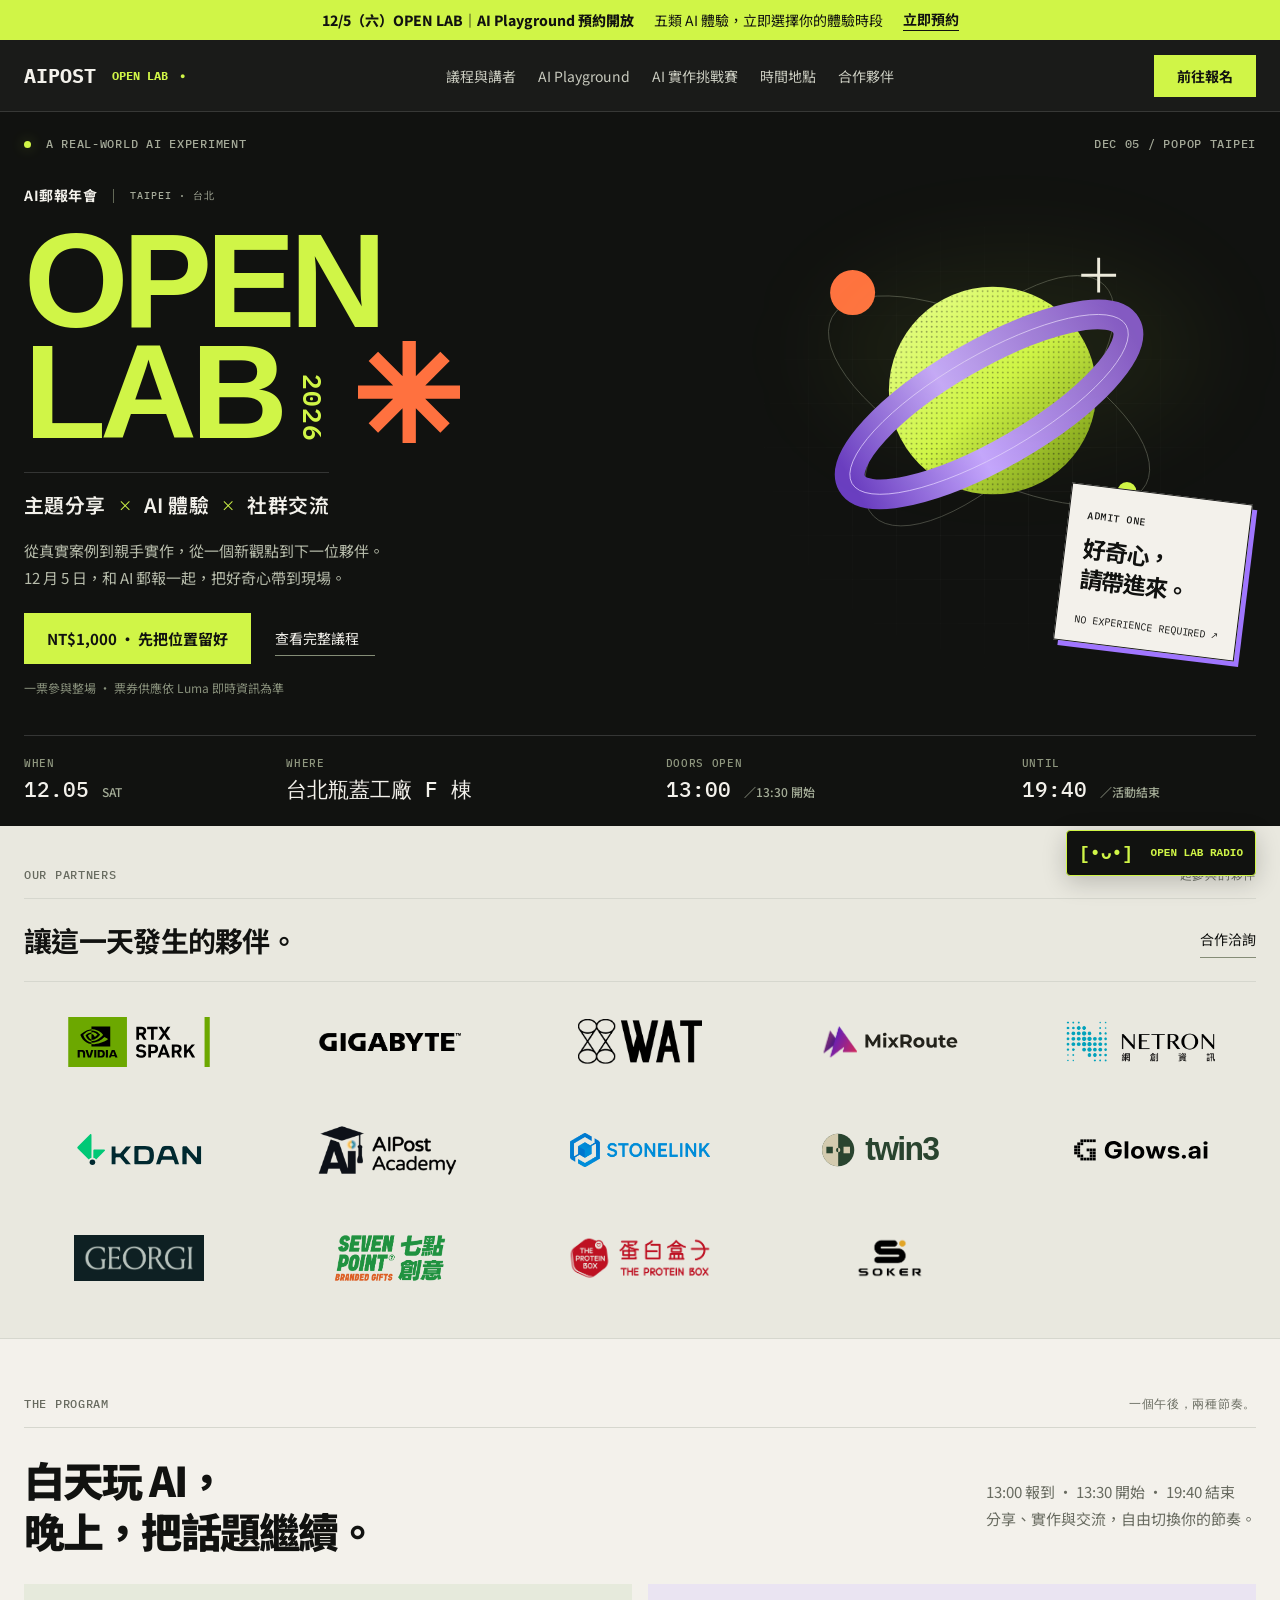
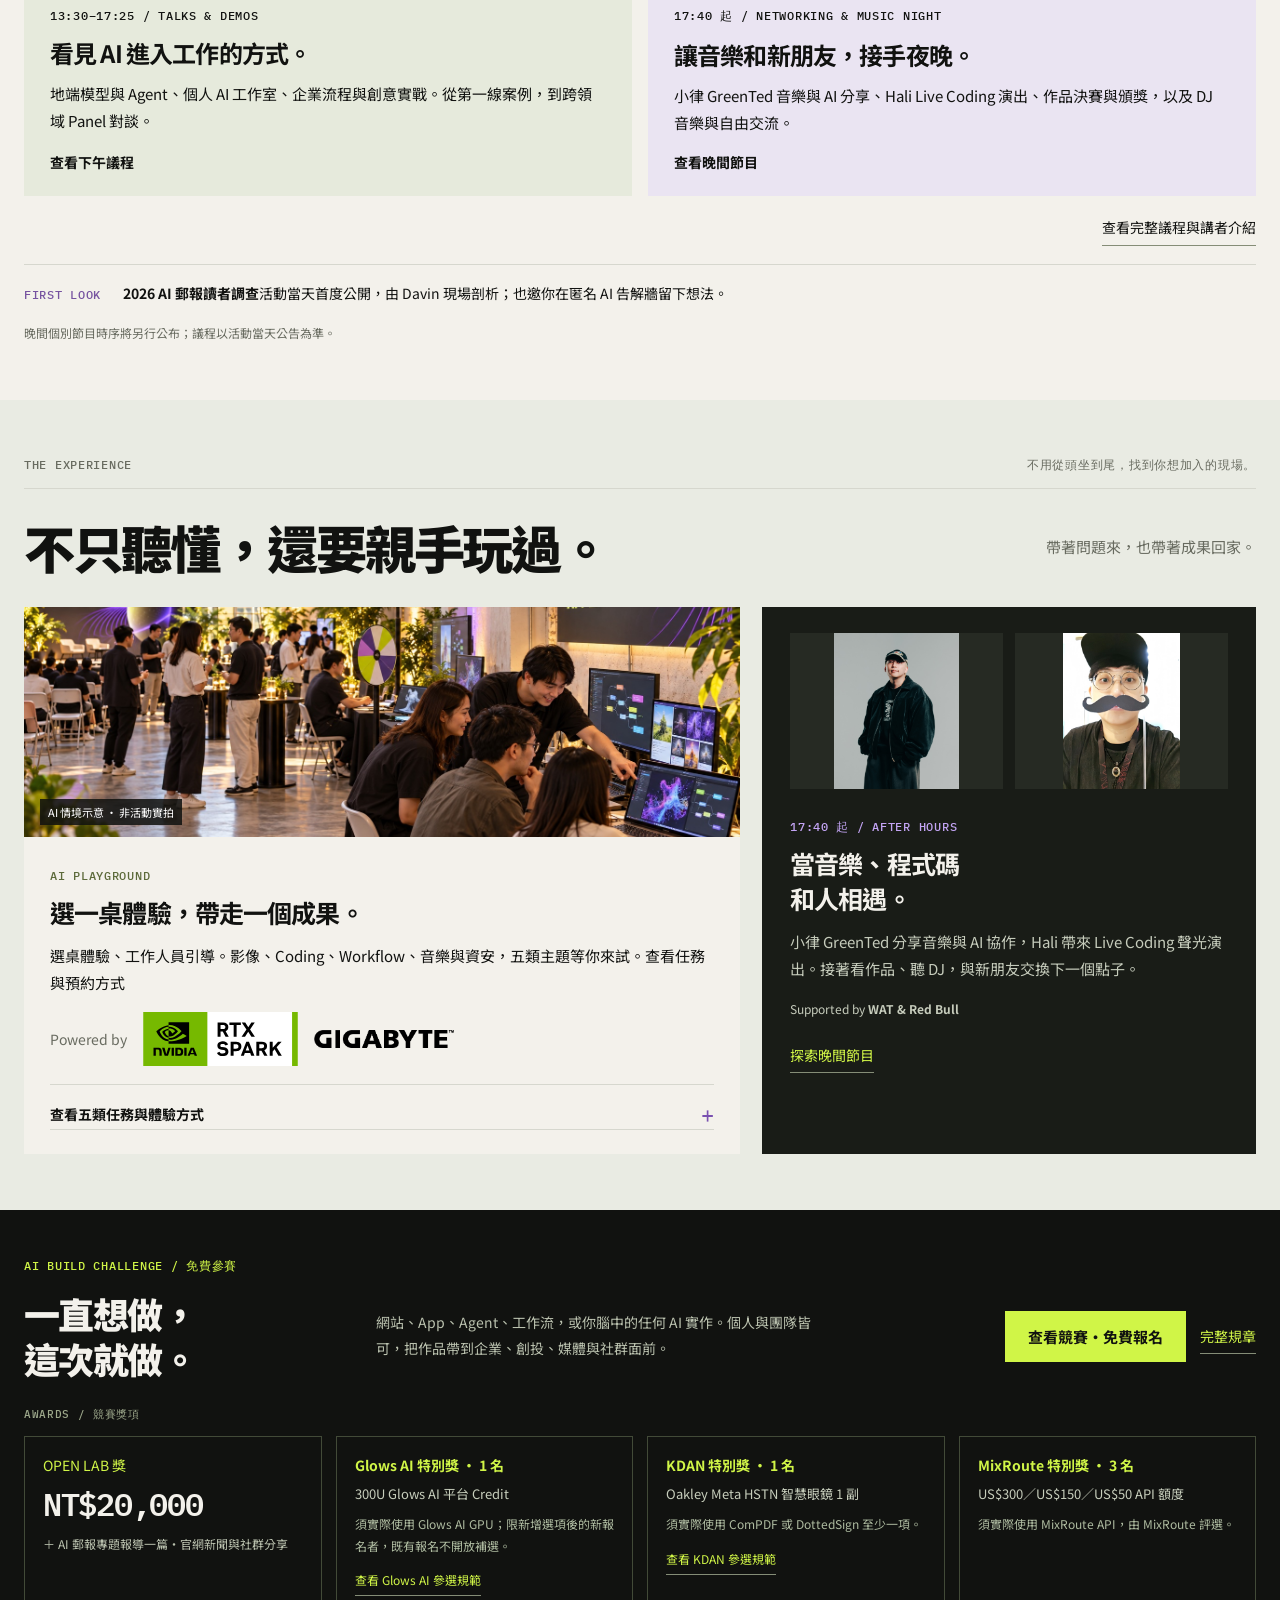
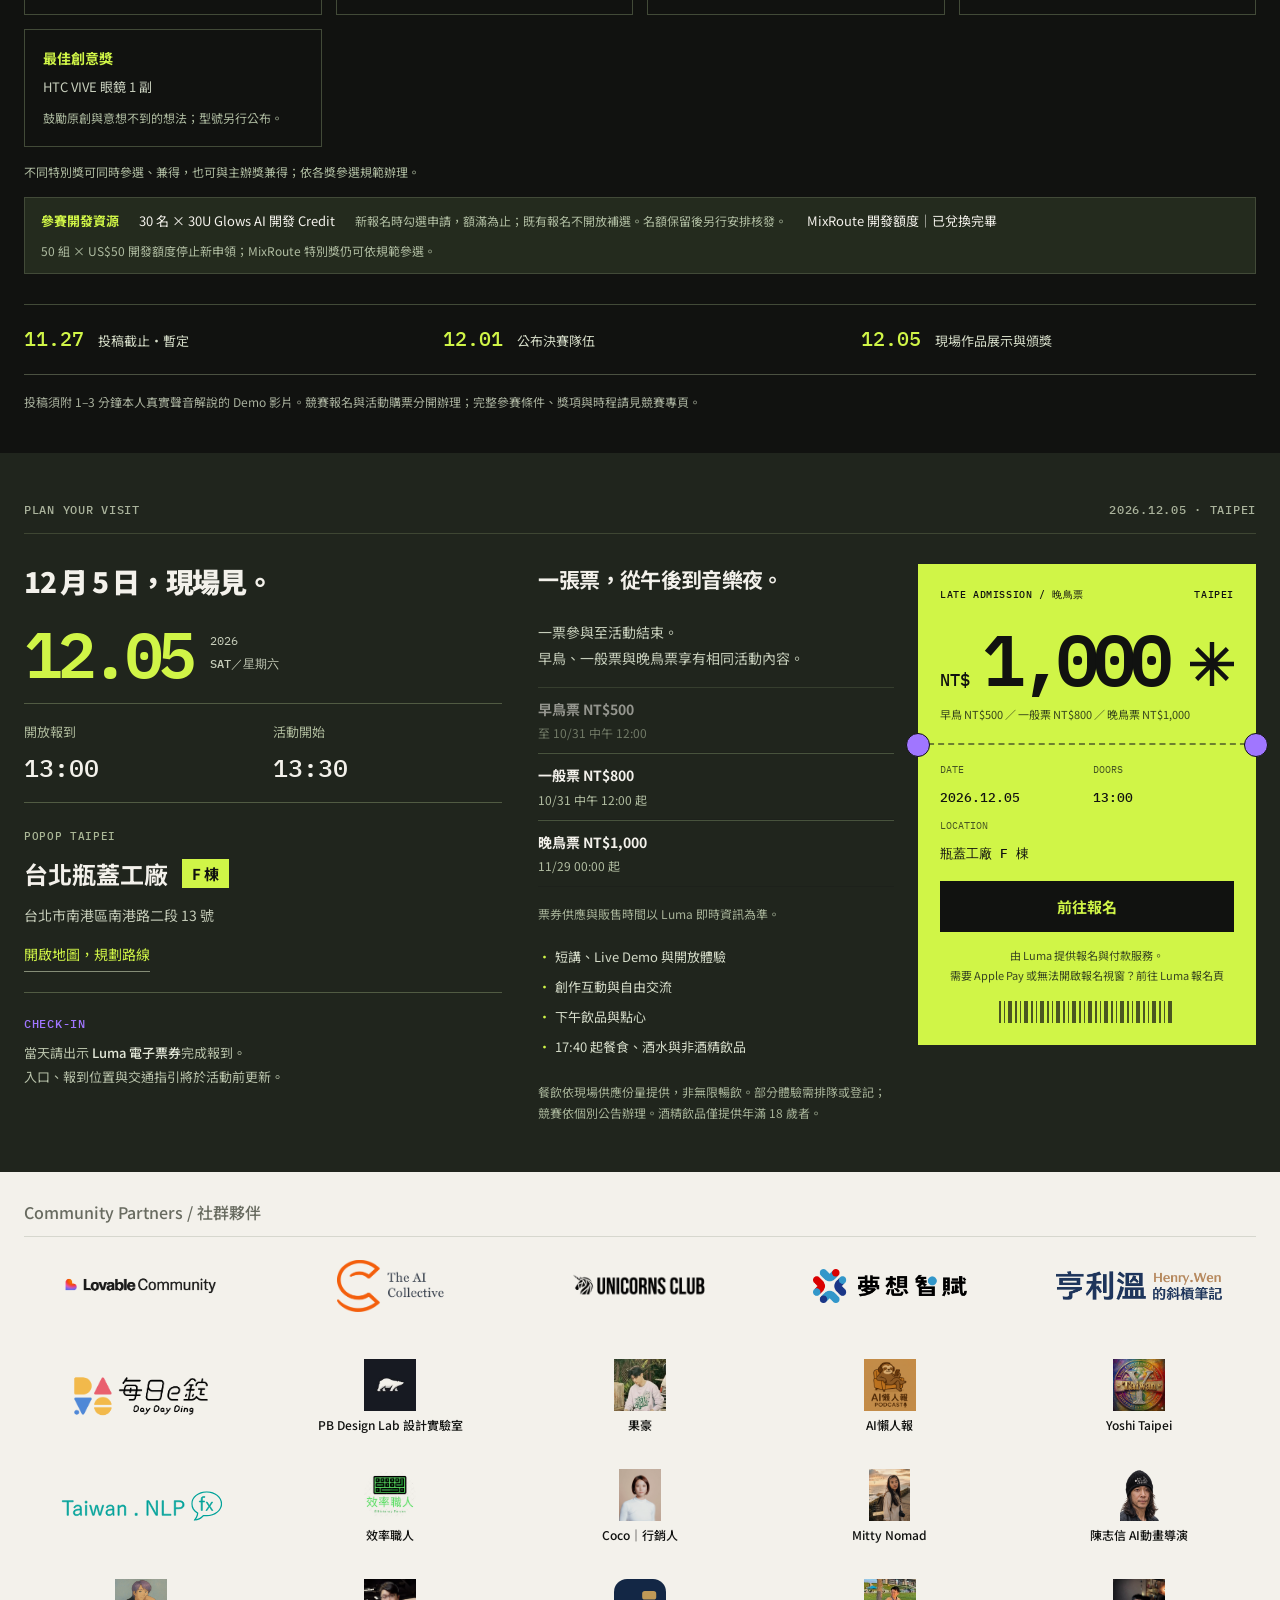
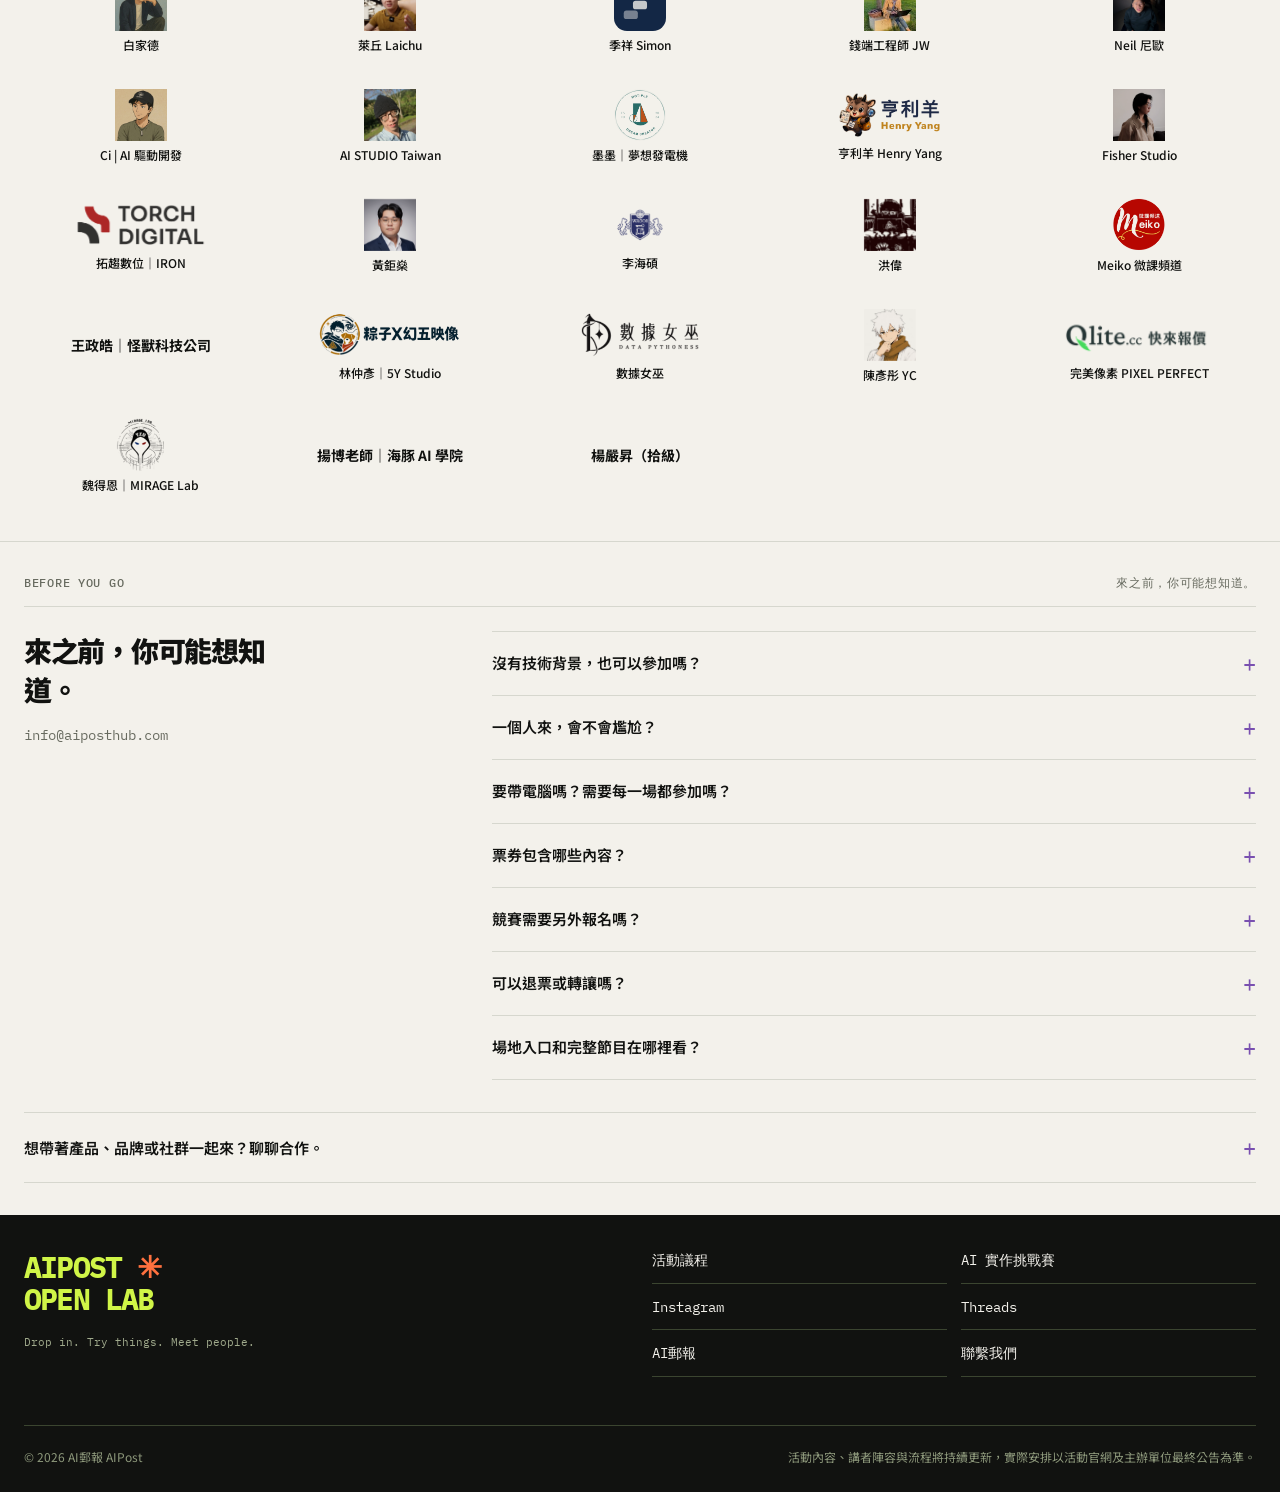
==== commit 2f4b417c: "Update homepage announcement to open AI Playground reservations" ====
--- a/index.html
+++ b/index.html
@@ -10,10 +10,10 @@
 <script defer="" src="content.js?v=20261127-community-philo"></script><script defer="" src="app.js?v=20261126-community-mail"></script>
 <script defer="" id="luma-checkout" src="https://embed.lu.ma/checkout-button.js"></script>
 <link href="dj-agent.css?v=20261119-mobile-hierarchy" rel="stylesheet"/><script defer="" src="dj-agent.js?v=20261105-radio-restored"></script>
-<link href="home.css?v=20261127-community-philo" rel="stylesheet"/><meta property="og:title" content="AI郵報年會 OPEN LAB 2026 台北｜主題分享 × AI 體驗 × 社群交流"><meta property="og:description" content="12/5 台北瓶蓋工廠 F 棟，AI郵報年會 OPEN LAB 2026 台北：主題分享 × AI 體驗 × 社群交流。來聽各行各業怎麼用 AI，親手體驗新工具，認識一起探索 AI 的夥伴。"><meta property="og:type" content="website"><meta property="og:url" content="https://openlab.aiposthub.com/"><meta property="og:site_name" content="AI 郵報年會 OPEN LAB 2026"><meta property="og:locale" content="zh_TW"><meta property="og:image" content="https://openlab.aiposthub.com/assets/openlab-share-20261125.png"><meta property="og:image:secure_url" content="https://openlab.aiposthub.com/assets/openlab-share-20261125.png"><meta property="og:image:type" content="image/png"><meta property="og:image:width" content="1600"><meta property="og:image:height" content="900"><meta property="og:image:alt" content="AI 郵報年會 OPEN LAB 2026｜12/5 台北瓶蓋工廠｜主題分享、AI 體驗與社群交流"><meta name="twitter:card" content="summary_large_image"><meta name="twitter:title" content="AI郵報年會 OPEN LAB 2026 台北｜主題分享 × AI 體驗 × 社群交流"><meta name="twitter:description" content="12/5 台北瓶蓋工廠 F 棟，AI郵報年會 OPEN LAB 2026 台北：主題分享 × AI 體驗 × 社群交流。來聽各行各業怎麼用 AI，親手體驗新工具，認識一起探索 AI 的夥伴。"><meta name="twitter:image" content="https://openlab.aiposthub.com/assets/openlab-share-20261125.png"><meta name="twitter:image:alt" content="AI 郵報年會 OPEN LAB 2026｜12/5 台北瓶蓋工廠｜主題分享、AI 體驗與社群交流"></head>
+<link href="home.css?v=20261128-playground-bar" rel="stylesheet"/><meta property="og:title" content="AI郵報年會 OPEN LAB 2026 台北｜主題分享 × AI 體驗 × 社群交流"><meta property="og:description" content="12/5 台北瓶蓋工廠 F 棟，AI郵報年會 OPEN LAB 2026 台北：主題分享 × AI 體驗 × 社群交流。來聽各行各業怎麼用 AI，親手體驗新工具，認識一起探索 AI 的夥伴。"><meta property="og:type" content="website"><meta property="og:url" content="https://openlab.aiposthub.com/"><meta property="og:site_name" content="AI 郵報年會 OPEN LAB 2026"><meta property="og:locale" content="zh_TW"><meta property="og:image" content="https://openlab.aiposthub.com/assets/openlab-share-20261125.png"><meta property="og:image:secure_url" content="https://openlab.aiposthub.com/assets/openlab-share-20261125.png"><meta property="og:image:type" content="image/png"><meta property="og:image:width" content="1600"><meta property="og:image:height" content="900"><meta property="og:image:alt" content="AI 郵報年會 OPEN LAB 2026｜12/5 台北瓶蓋工廠｜主題分享、AI 體驗與社群交流"><meta name="twitter:card" content="summary_large_image"><meta name="twitter:title" content="AI郵報年會 OPEN LAB 2026 台北｜主題分享 × AI 體驗 × 社群交流"><meta name="twitter:description" content="12/5 台北瓶蓋工廠 F 棟，AI郵報年會 OPEN LAB 2026 台北：主題分享 × AI 體驗 × 社群交流。來聽各行各業怎麼用 AI，親手體驗新工具，認識一起探索 AI 的夥伴。"><meta name="twitter:image" content="https://openlab.aiposthub.com/assets/openlab-share-20261125.png"><meta name="twitter:image:alt" content="AI 郵報年會 OPEN LAB 2026｜12/5 台北瓶蓋工廠｜主題分享、AI 體驗與社群交流"></head>
 <body class="home-revamp">
 <a class="skip" href="#main">跳至主要內容</a>
-<a class="announcement-bar" href="/challenge/"><strong>感謝大家熱烈參賽，你的 AI 作品也別錯過！</strong><span>免費報名即將截止 · 12/5 決賽之夜 Pitch Battle</span><b>立即參賽</b></a><header class="header"><a aria-label="AI郵報年會 OPEN LAB 2026 台北首頁" class="brand" href="#top">AIPOST<span>OPEN LAB<span class="brand-dot">●</span></span></a><nav aria-label="主要導覽"><a href="/agenda/">議程與講者</a><a href="/playground/">AI Playground</a><a href="/challenge/">AI 實作挑戰賽</a><a href="#info">時間地點</a><a href="#partners">合作夥伴</a></nav><a class="button button-small ticket-link" data-luma-action="checkout" data-luma-event-id="evt-fTu2xUZEobu1jDB" href="https://luma.com/zr1k4qa5" rel="noopener" target="_blank">前往報名</a><nav aria-label="手機快捷導覽" class="mobile-quick-nav"><a href="/agenda/">議程與講者</a><a href="/playground/">AI Playground</a><button aria-controls="mobile-navigation" aria-expanded="false" aria-haspopup="dialog" class="mobile-menu-trigger" type="button"><span aria-hidden="true">☰</span> 更多</button></nav></header>
+<a class="announcement-bar" href="/playground/"><strong>12/5（六）OPEN LAB｜AI Playground 預約開放</strong><span>五類 AI 體驗，立即選擇你的體驗時段</span><b>立即預約</b></a><header class="header"><a aria-label="AI郵報年會 OPEN LAB 2026 台北首頁" class="brand" href="#top">AIPOST<span>OPEN LAB<span class="brand-dot">●</span></span></a><nav aria-label="主要導覽"><a href="/agenda/">議程與講者</a><a href="/playground/">AI Playground</a><a href="/challenge/">AI 實作挑戰賽</a><a href="#info">時間地點</a><a href="#partners">合作夥伴</a></nav><a class="button button-small ticket-link" data-luma-action="checkout" data-luma-event-id="evt-fTu2xUZEobu1jDB" href="https://luma.com/zr1k4qa5" rel="noopener" target="_blank">前往報名</a><nav aria-label="手機快捷導覽" class="mobile-quick-nav"><a href="/agenda/">議程與講者</a><a href="/playground/">AI Playground</a><button aria-controls="mobile-navigation" aria-expanded="false" aria-haspopup="dialog" class="mobile-menu-trigger" type="button"><span aria-hidden="true">☰</span> 更多</button></nav></header>
 <dialog aria-labelledby="mobile-navigation-title" class="mobile-navigation" id="mobile-navigation"><div class="mobile-navigation-heading"><h2 id="mobile-navigation-title">探索 OPEN LAB</h2><button aria-label="關閉選單" class="mobile-menu-close" type="button">關閉 <span aria-hidden="true">×</span></button></div><nav aria-label="完整手機導覽"><a href="/agenda/">議程與講者</a><a href="/playground/">AI Playground</a><a href="/challenge/">AI 實作挑戰賽</a><a href="#info">時間地點</a><a href="#partners">合作夥伴</a><a href="#tickets">票券與報名</a><a href="/agenda/">完整活動議程</a></nav><p>AI 郵報年會 · OPEN LAB 2026</p></dialog>
 <main id="main">
 <section class="hero dark" id="top">
--- a/home.css
+++ b/home.css
@@ -9,8 +9,8 @@
 .home-revamp .mono{font-size:12px}
 .home-revamp .button{font-size:15px;padding:14px 22px;min-height:48px;justify-content:center;gap:16px}
 .home-revamp .text-link{font-size:14px;padding:7px 0;min-height:36px}
-.home-revamp .announcement-bar{padding:9px 24px;gap:20px;font-size:12px;line-height:1.5}
-.home-revamp .announcement-bar b{font-size:12px;border-bottom:1px solid}
+.home-revamp .announcement-bar{padding:9px 24px;gap:20px;font-size:14px;line-height:1.5}
+.home-revamp .announcement-bar b{font-size:14px;white-space:nowrap;border-bottom:1px solid}
 .home-revamp .header{height:72px;gap:24px}
 .home-revamp .header nav{gap:22px;font-size:14px}
 .home-revamp .header .button{font-size:14px;min-height:42px;padding:10px 22px}
@@ -230,8 +230,8 @@
  .home-revamp h2{font-size:32px}
  .home-revamp .heading-row>p{font-size:14px;line-height:1.75;margin-top:12px}
  .home-revamp .heading-row>p br{display:none}
- .home-revamp .announcement-bar{padding:8px 16px;font-size:10px;gap:10px}
- .home-revamp .announcement-bar>span{display:none}.home-revamp .announcement-bar b{font-size:10px}
+ .home-revamp .announcement-bar{padding:10px 16px;font-size:14px;gap:10px;flex-wrap:wrap;justify-content:center;text-align:center}
+ .home-revamp .announcement-bar>span{display:none}.home-revamp .announcement-bar b{font-size:14px}
  .home-revamp .header{gap:0 10px}.home-revamp .header>.ticket-link{display:none}
  .home-revamp .brand{font-size:18px}.home-revamp .brand>span{font-size:11px}
  .home-revamp .header .mobile-quick-nav a,.home-revamp .mobile-menu-trigger{font-size:13px;min-height:44px}
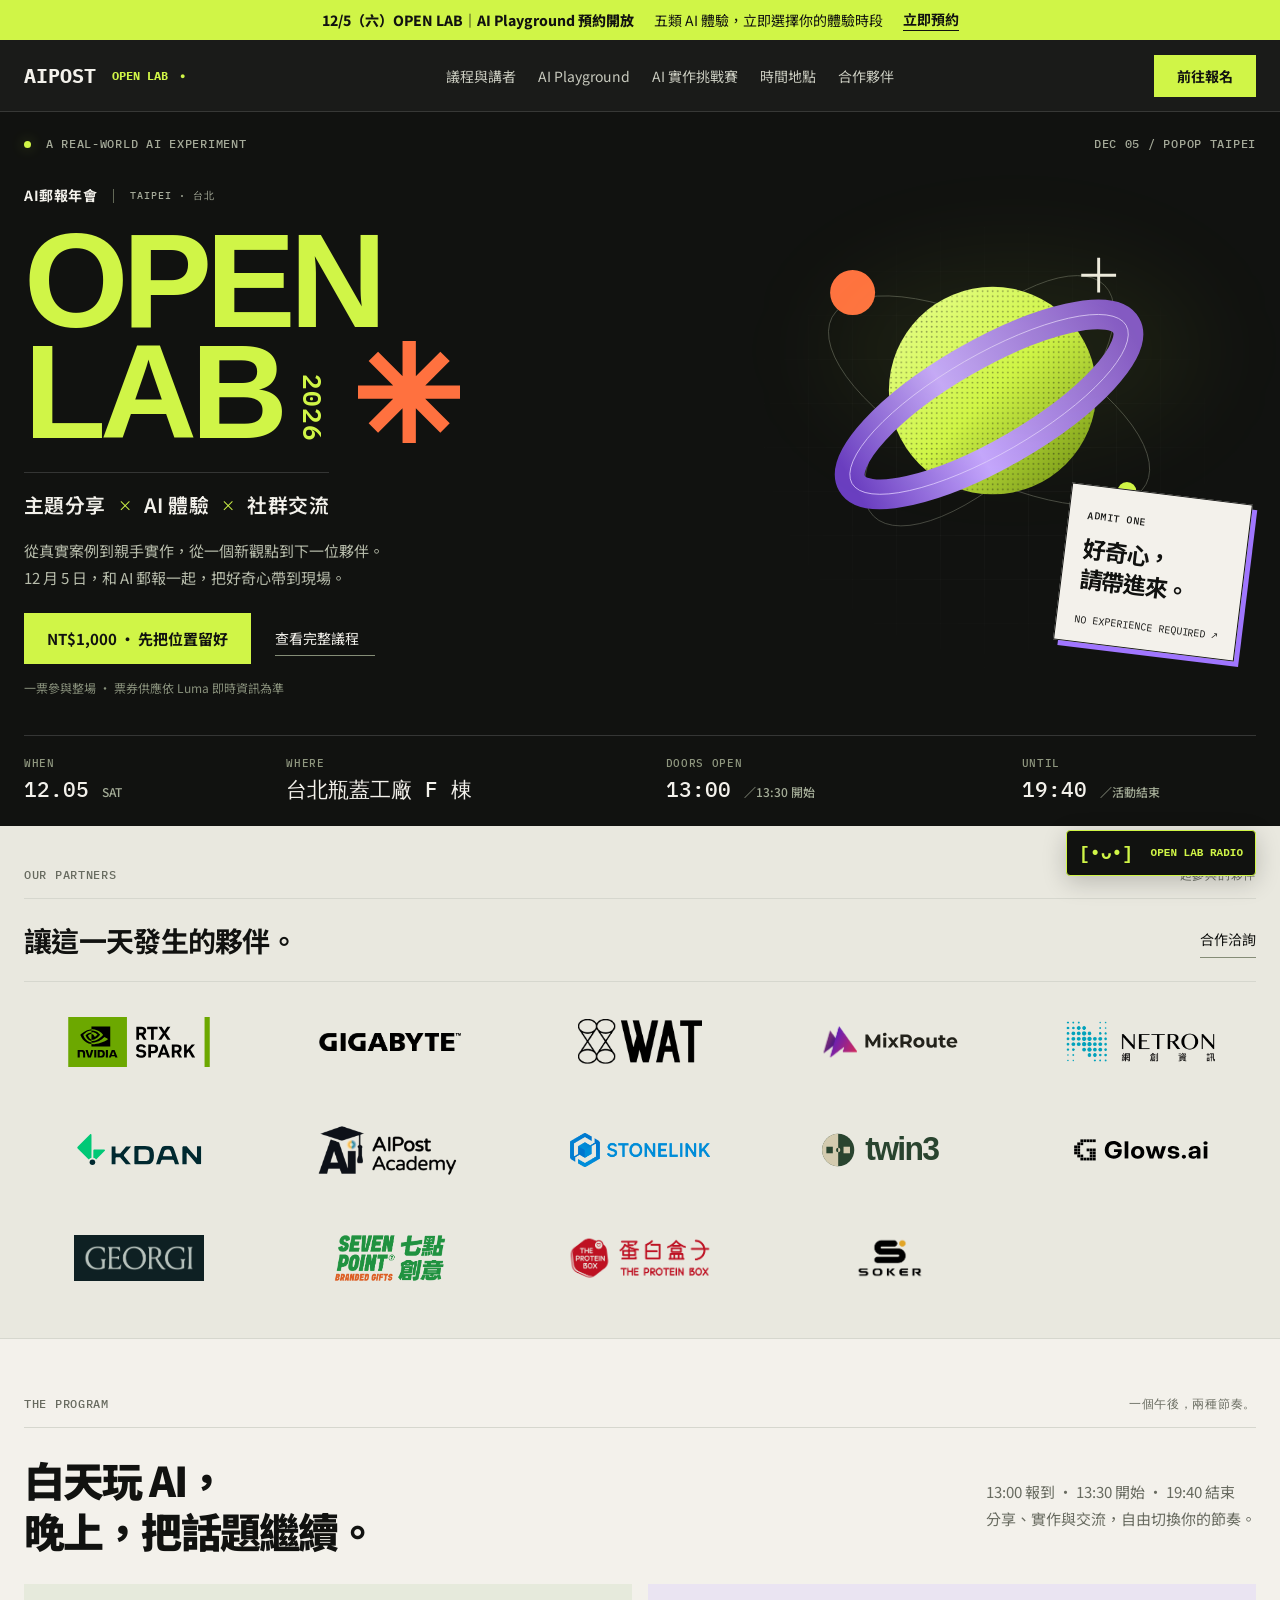
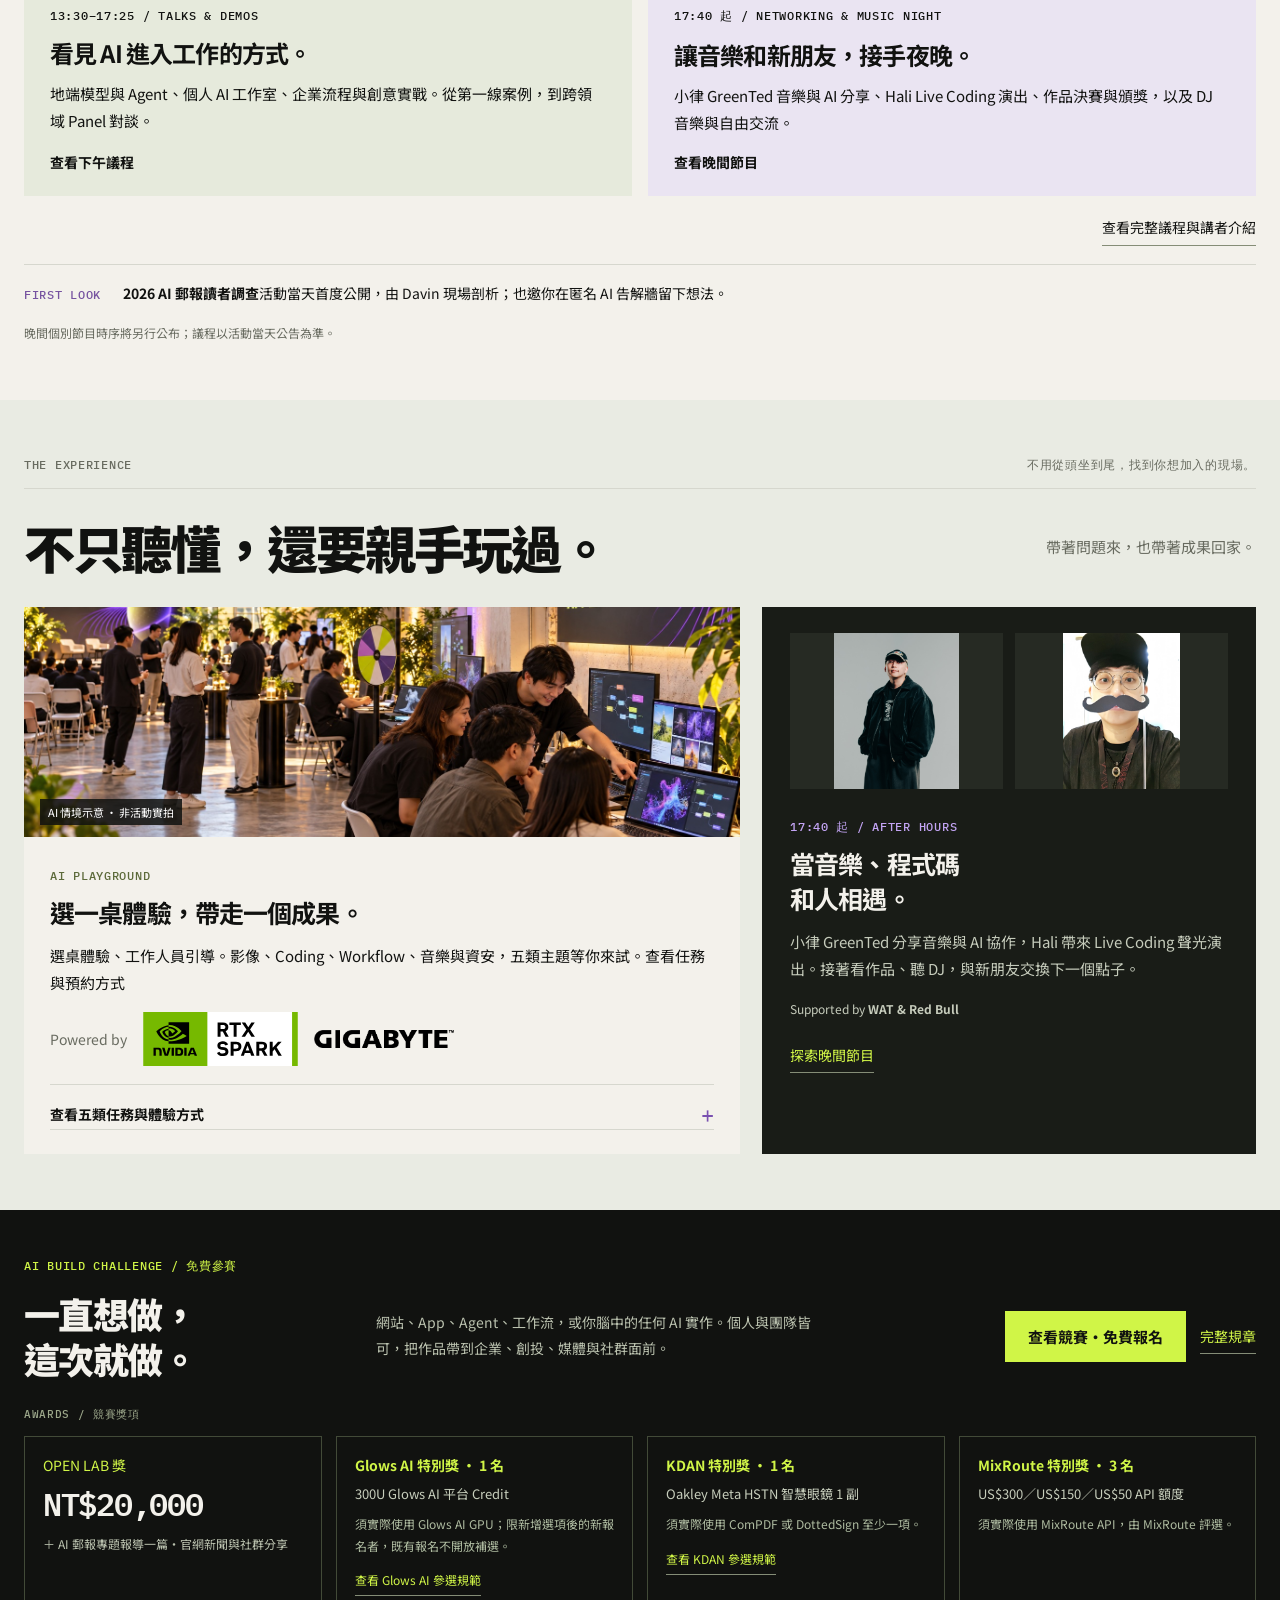
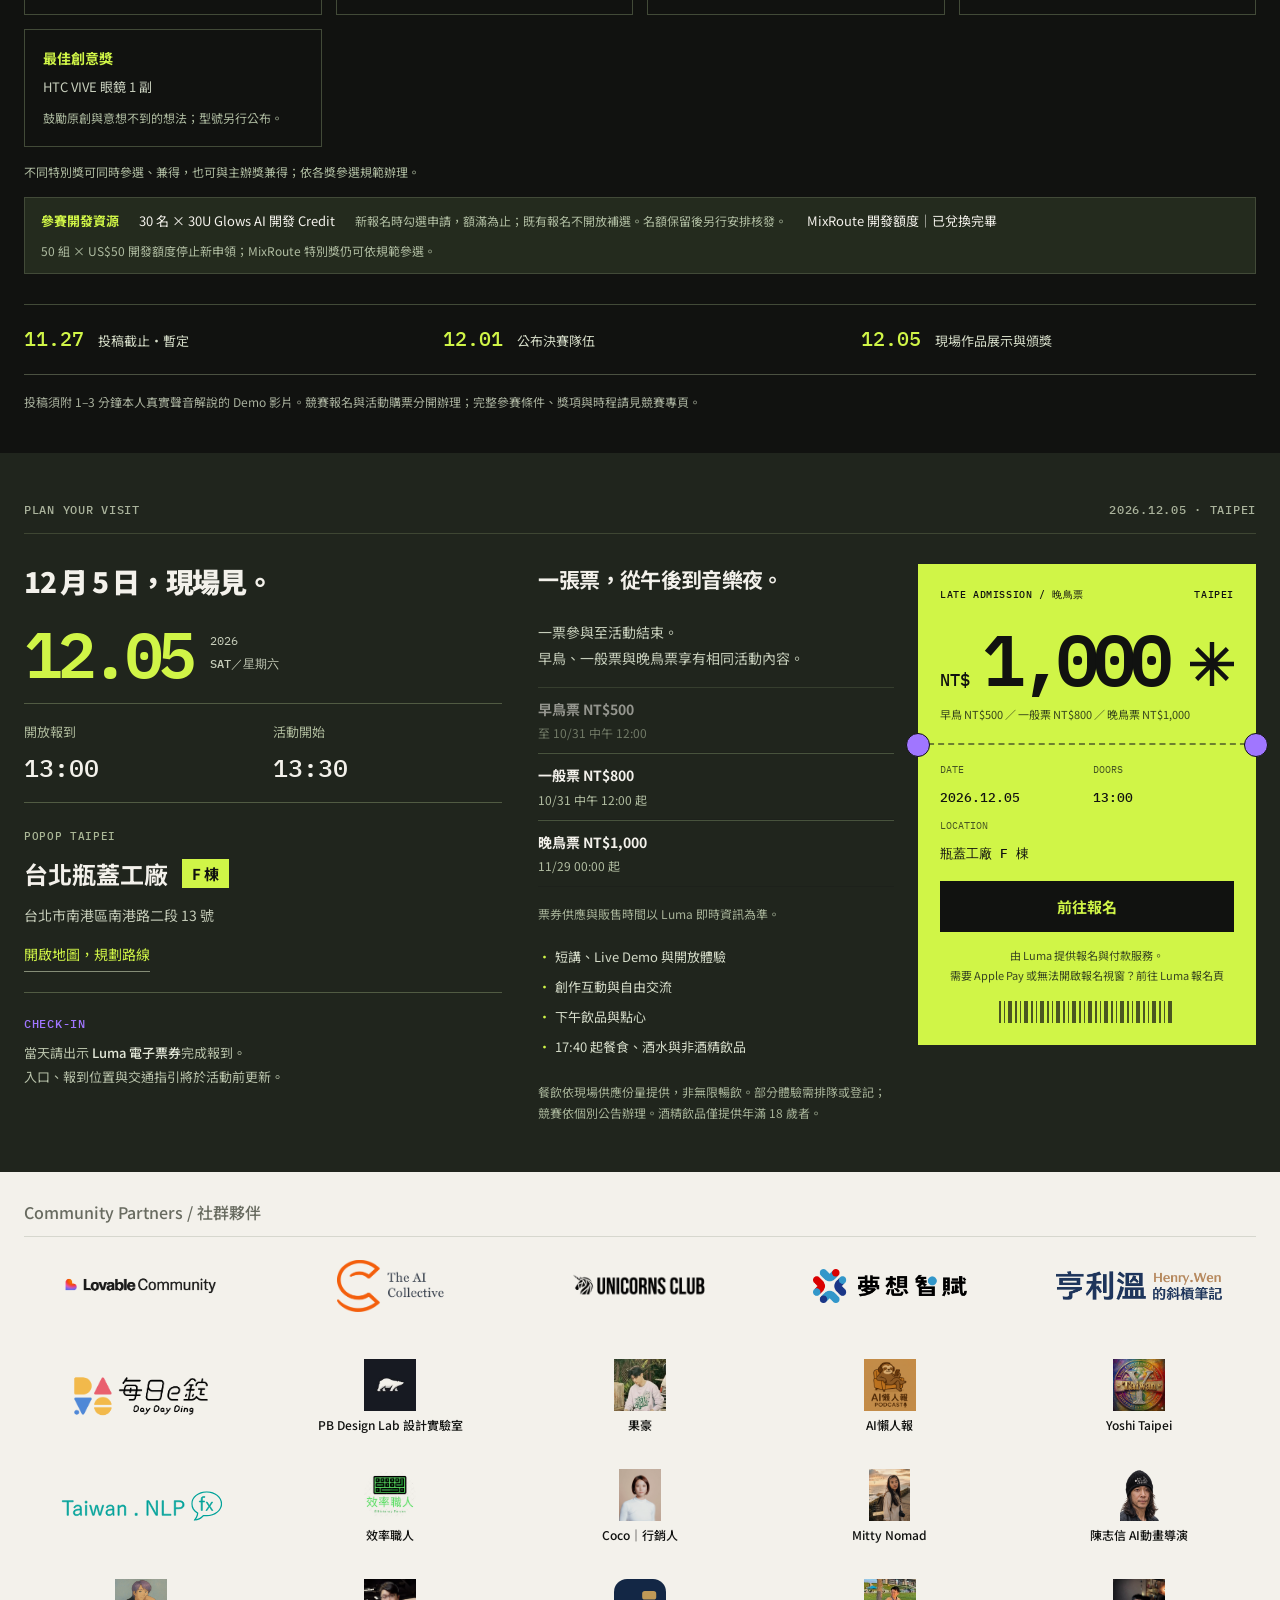
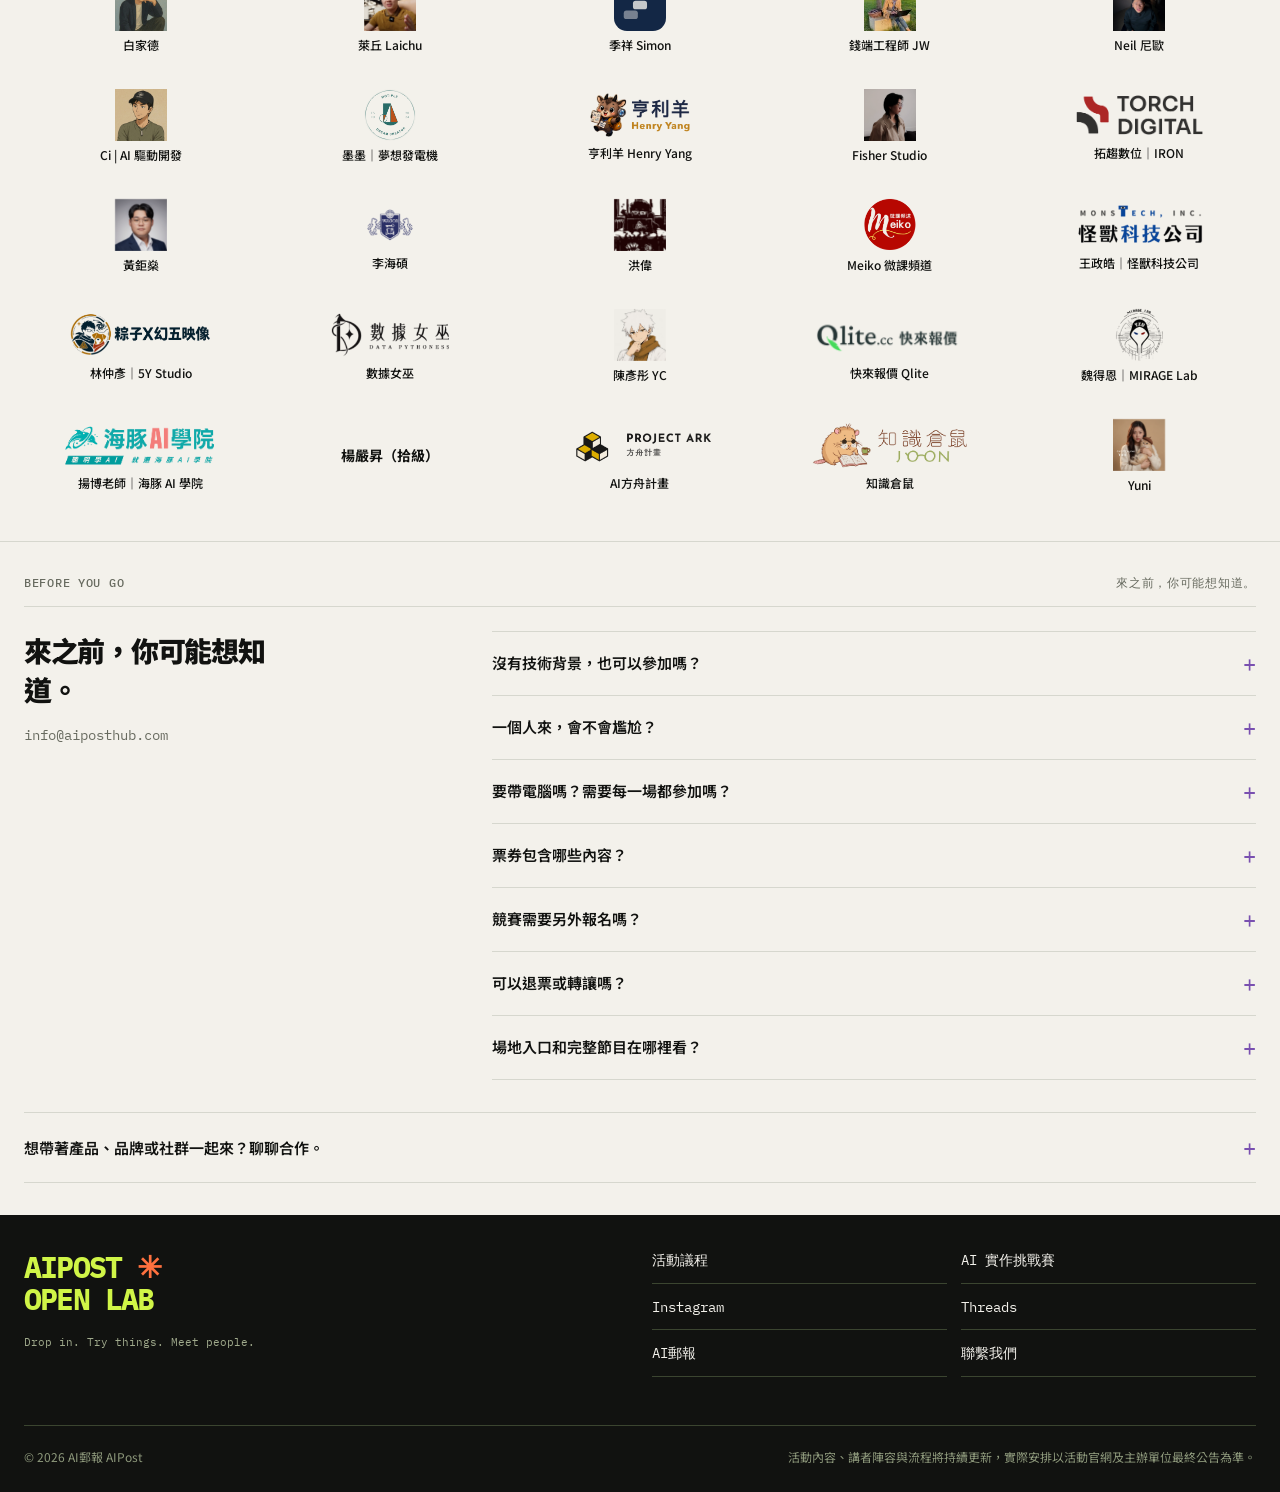
==== commit f145c9f0: "Complete community partner logos and brand identities" ====
--- a/index.html
+++ b/index.html
@@ -7,10 +7,10 @@
 <meta content="12/5 台北瓶蓋工廠 F 棟，AI郵報年會 OPEN LAB 2026 台北：主題分享 × AI 體驗 × 社群交流。來聽各行各業怎麼用 AI，親手體驗新工具，認識一起探索 AI 的夥伴。" name="description"/>
 <meta content="#111210" name="theme-color"/>
 <link href="favicon.svg" rel="icon" type="image/svg+xml"/><link href="styles.css?v=20261119-revamp" rel="stylesheet"/>
-<script defer="" src="content.js?v=20261127-community-philo"></script><script defer="" src="app.js?v=20261126-community-mail"></script>
+<script defer="" src="content.js?v=20261128-community-complete"></script><script defer="" src="app.js?v=20261126-community-mail"></script>
 <script defer="" id="luma-checkout" src="https://embed.lu.ma/checkout-button.js"></script>
 <link href="dj-agent.css?v=20261119-mobile-hierarchy" rel="stylesheet"/><script defer="" src="dj-agent.js?v=20261105-radio-restored"></script>
-<link href="home.css?v=20261128-playground-bar" rel="stylesheet"/><meta property="og:title" content="AI郵報年會 OPEN LAB 2026 台北｜主題分享 × AI 體驗 × 社群交流"><meta property="og:description" content="12/5 台北瓶蓋工廠 F 棟，AI郵報年會 OPEN LAB 2026 台北：主題分享 × AI 體驗 × 社群交流。來聽各行各業怎麼用 AI，親手體驗新工具，認識一起探索 AI 的夥伴。"><meta property="og:type" content="website"><meta property="og:url" content="https://openlab.aiposthub.com/"><meta property="og:site_name" content="AI 郵報年會 OPEN LAB 2026"><meta property="og:locale" content="zh_TW"><meta property="og:image" content="https://openlab.aiposthub.com/assets/openlab-share-20261125.png"><meta property="og:image:secure_url" content="https://openlab.aiposthub.com/assets/openlab-share-20261125.png"><meta property="og:image:type" content="image/png"><meta property="og:image:width" content="1600"><meta property="og:image:height" content="900"><meta property="og:image:alt" content="AI 郵報年會 OPEN LAB 2026｜12/5 台北瓶蓋工廠｜主題分享、AI 體驗與社群交流"><meta name="twitter:card" content="summary_large_image"><meta name="twitter:title" content="AI郵報年會 OPEN LAB 2026 台北｜主題分享 × AI 體驗 × 社群交流"><meta name="twitter:description" content="12/5 台北瓶蓋工廠 F 棟，AI郵報年會 OPEN LAB 2026 台北：主題分享 × AI 體驗 × 社群交流。來聽各行各業怎麼用 AI，親手體驗新工具，認識一起探索 AI 的夥伴。"><meta name="twitter:image" content="https://openlab.aiposthub.com/assets/openlab-share-20261125.png"><meta name="twitter:image:alt" content="AI 郵報年會 OPEN LAB 2026｜12/5 台北瓶蓋工廠｜主題分享、AI 體驗與社群交流"></head>
+<link href="home.css?v=20261128-community-complete" rel="stylesheet"/><meta property="og:title" content="AI郵報年會 OPEN LAB 2026 台北｜主題分享 × AI 體驗 × 社群交流"><meta property="og:description" content="12/5 台北瓶蓋工廠 F 棟，AI郵報年會 OPEN LAB 2026 台北：主題分享 × AI 體驗 × 社群交流。來聽各行各業怎麼用 AI，親手體驗新工具，認識一起探索 AI 的夥伴。"><meta property="og:type" content="website"><meta property="og:url" content="https://openlab.aiposthub.com/"><meta property="og:site_name" content="AI 郵報年會 OPEN LAB 2026"><meta property="og:locale" content="zh_TW"><meta property="og:image" content="https://openlab.aiposthub.com/assets/openlab-share-20261125.png"><meta property="og:image:secure_url" content="https://openlab.aiposthub.com/assets/openlab-share-20261125.png"><meta property="og:image:type" content="image/png"><meta property="og:image:width" content="1600"><meta property="og:image:height" content="900"><meta property="og:image:alt" content="AI 郵報年會 OPEN LAB 2026｜12/5 台北瓶蓋工廠｜主題分享、AI 體驗與社群交流"><meta name="twitter:card" content="summary_large_image"><meta name="twitter:title" content="AI郵報年會 OPEN LAB 2026 台北｜主題分享 × AI 體驗 × 社群交流"><meta name="twitter:description" content="12/5 台北瓶蓋工廠 F 棟，AI郵報年會 OPEN LAB 2026 台北：主題分享 × AI 體驗 × 社群交流。來聽各行各業怎麼用 AI，親手體驗新工具，認識一起探索 AI 的夥伴。"><meta name="twitter:image" content="https://openlab.aiposthub.com/assets/openlab-share-20261125.png"><meta name="twitter:image:alt" content="AI 郵報年會 OPEN LAB 2026｜12/5 台北瓶蓋工廠｜主題分享、AI 體驗與社群交流"></head>
 <body class="home-revamp">
 <a class="skip" href="#main">跳至主要內容</a>
 <a class="announcement-bar" href="/playground/"><strong>12/5（六）OPEN LAB｜AI Playground 預約開放</strong><span>五類 AI 體驗，立即選擇你的體驗時段</span><b>立即預約</b></a><header class="header"><a aria-label="AI郵報年會 OPEN LAB 2026 台北首頁" class="brand" href="#top">AIPOST<span>OPEN LAB<span class="brand-dot">●</span></span></a><nav aria-label="主要導覽"><a href="/agenda/">議程與講者</a><a href="/playground/">AI Playground</a><a href="/challenge/">AI 實作挑戰賽</a><a href="#info">時間地點</a><a href="#partners">合作夥伴</a></nav><a class="button button-small ticket-link" data-luma-action="checkout" data-luma-event-id="evt-fTu2xUZEobu1jDB" href="https://luma.com/zr1k4qa5" rel="noopener" target="_blank">前往報名</a><nav aria-label="手機快捷導覽" class="mobile-quick-nav"><a href="/agenda/">議程與講者</a><a href="/playground/">AI Playground</a><button aria-controls="mobile-navigation" aria-expanded="false" aria-haspopup="dialog" class="mobile-menu-trigger" type="button"><span aria-hidden="true">☰</span> 更多</button></nav></header>
@@ -35,7 +35,7 @@
 <div class="section-top mono"><span>PLAN YOUR VISIT</span><span>2026.12.05 · TAIPEI</span></div>
 <div class="info-grid"><div class="info-place"><h2 class="visit-title">12 月 5 日，現場見。</h2><div class="info-date"><strong>12.05</strong><div><span>2026</span><b>SAT／星期六</b></div><span aria-hidden="true" class="info-star">✳</span></div><div class="info-key-times"><div><span>開放報到</span><strong>13:00</strong></div><div><span>活動開始</span><strong>13:30</strong></div></div><div class="venue"><span class="mono">POPOP TAIPEI</span><div class="venue-title"><h3>台北瓶蓋工廠</h3><span>F 棟</span></div><p>台北市南港區南港路二段 13 號</p><a class="text-link" href="https://www.google.com/maps/search/?api=1&amp;query=POPOP+Taipei" rel="noopener" target="_blank">開啟地圖，規劃路線</a></div><div class="info-checkin"><span class="mono">CHECK-IN</span><p>當天請出示 <strong>Luma 電子票券</strong>完成報到。<br/>入口、報到位置與交通指引將於活動前更新。</p></div></div>
 </div>
-<section class="section tickets" id="tickets"><div class="tickets-grid"><div><h3 class="ticket-title">一張票，從午後到音樂夜。</h3><p>一票參與至活動結束。<br/>早鳥、一般票與晚鳥票享有相同活動內容。</p><div aria-label="三階段票價" class="ticket-phases"><p><strong>早鳥票 NT$500</strong><span>至 10/31 中午 12:00</span></p><p><strong>一般票 NT$800</strong><span>10/31 中午 12:00 起</span></p><p><strong>晚鳥票 NT$1,000</strong><span>11/29 00:00 起</span></p></div><p class="fine-print">票券供應與販售時間以 Luma 即時資訊為準。</p><ul class="ticket-benefits"><li>短講、Live Demo 與開放體驗</li><li>創作互動與自由交流</li><li>下午飲品與點心</li><li>17:40 起餐食、酒水與非酒精飲品</li></ul><p class="fine-print">餐飲依現場供應份量提供，非無限暢飲。部分體驗需排隊或登記；競賽依個別公告辦理。酒精飲品僅提供年滿 18 歲者。</p></div><div class="ticket-pass"><div class="pass-top"><span class="mono ticket-phase">GENERAL ADMISSION / 一般票</span><span class="mono">TAIPEI</span></div><div class="pass-price"><span>NT$</span><strong id="ticket-price">800</strong><svg aria-hidden="true" viewbox="0 0 100 100"><path d="M50 0v100M0 50h100M15 15l70 70M15 85l70-70"></path></svg></div><p class="price-next" id="price-next">早鳥 NT$500 ／ 一般票 NT$800 ／ 晚鳥票 NT$1,000</p><div class="pass-perforation"></div><div class="pass-meta"><div><span>DATE</span><strong>2026.12.05</strong></div><div><span>DOORS</span><strong>13:00</strong></div><div><span>LOCATION</span><strong>瓶蓋工廠 F 棟</strong></div></div><a class="button button-black ticket-link" data-luma-action="checkout" data-luma-event-id="evt-fTu2xUZEobu1jDB" href="https://luma.com/zr1k4qa5" rel="noopener" target="_blank">前往報名</a><p class="booking-note">由 Luma 提供報名與付款服務。<br/>需要 Apple Pay 或無法開啟報名視窗？<a href="https://luma.com/zr1k4qa5" rel="noopener" target="_blank">前往 Luma 報名頁</a></p><div aria-hidden="true" class="barcode"></div></div></div></section></section><section aria-labelledby="community-partners-title" class="section community-partners" id="community-partners"><h3 id="community-partners-title">Community Partners / 社群夥伴</h3><div class="partner-grid" id="community-partner-grid"><article class="partner-card"><img alt="Lovable Community" loading="lazy" src="logos/lovable-community.png"/></article><article class="partner-card"><img alt="The AI Collective" loading="lazy" src="logos/the-ai-collective.png"/></article><article class="partner-card"><img alt="Unicorns Club 獨角獸俱樂部" loading="lazy" src="logos/unicorns-club.webp"/></article><article class="partner-card"><img alt="夢想智賦" loading="lazy" src="logos/dreamrich.png"/></article><article class="partner-card"><img alt="亨利溫" loading="lazy" src="logos/henry-wen.webp"/></article><article class="partner-card"><img alt="每日e錠" loading="lazy" src="logos/daydayding.png"/></article><article class="partner-card"><img alt="PB Design Lab 設計實驗室" class="community-avatar" loading="lazy" src="logos/pb-design-lab.jpg"/><span class="community-label">PB Design Lab 設計實驗室</span></article><article class="partner-card"><img alt="果豪" class="community-avatar" loading="lazy" src="logos/guohao.jpg"/><span class="community-label">果豪</span></article><article class="partner-card"><img alt="AI懶人報" class="community-avatar" loading="lazy" src="logos/ai-lanrenbao.png"/><span class="community-label">AI懶人報</span></article><article class="partner-card"><img alt="Yoshi Taipei" class="community-avatar" loading="lazy" src="logos/yoshi-taipei.png"/><span class="community-label">Yoshi Taipei</span></article><article class="partner-card"><img alt="TaiwanNLP" loading="lazy" src="logos/taiwannlp.svg"/></article><article class="partner-card"><img alt="效率職人" class="community-avatar" loading="lazy" src="logos/efficiency-worker.png"/><span class="community-label">效率職人</span></article><article class="partner-card"><img alt="Coco｜全遠距工作的行銷人" class="community-avatar" loading="lazy" src="logos/coco-career.jpg"/><span class="community-label">Coco｜行銷人</span></article><article class="partner-card"><img alt="Mitty Huang（Mitty Nomad）" class="community-avatar" loading="lazy" src="logos/mitty-nomad-mail-20261126.jpg"/><span class="community-label">Mitty Nomad</span></article><article class="partner-card"><img alt="陳志信 AI動畫導演" class="community-avatar" loading="lazy" src="logos/chen-chih-hsin-20261127.png"/><span class="community-label">陳志信 AI動畫導演</span></article><article class="partner-card"><img alt="白家德" class="community-avatar" loading="lazy" src="logos/bai-jiade.jpg"/><span class="community-label">白家德</span></article><article class="partner-card"><img alt="萊丘 Laichu" class="community-avatar" loading="lazy" src="logos/laichu.jpg"/><span class="community-label">萊丘 Laichu</span></article><article class="partner-card"><img alt="季祥 Simon" class="community-avatar" loading="lazy" src="logos/simon-chi.svg"/><span class="community-label">季祥 Simon</span></article><article class="partner-card"><img alt="錢端工程師JW" class="community-avatar" loading="lazy" src="logos/richfront-jw.jpg"/><span class="community-label">錢端工程師 JW</span></article><article class="partner-card"><img alt="Neil 尼歐" class="community-avatar" loading="lazy" src="logos/neil-mail-20261126.jpg"/><span class="community-label">Neil 尼歐</span></article><article class="partner-card"><img alt="Ci（AI 驅動開發）" class="community-avatar" loading="lazy" src="logos/ci-fullstack-mail-20261126.jpg"/><span class="community-label">Ci | AI 驅動開發</span></article><article class="partner-card"><img alt="楊明翰（AI STUDIO Taiwan）" class="community-avatar" loading="lazy" src="logos/ai-studio-taiwan.jpg"/><span class="community-label">AI STUDIO Taiwan</span></article><article class="partner-card"><img alt="墨墨（司墨／夢想發電機）" class="community-avatar" loading="lazy" src="logos/mohermit-mail-20261126.png"/><span class="community-label">墨墨｜夢想發電機</span></article><article class="partner-card"><img alt="亨利羊（Henry Yang）" class="community-logo" loading="lazy" src="logos/henry-yang-mail-20261126.png"/><span class="community-label">亨利羊 Henry Yang</span></article><article class="partner-card"><img alt="Fisher Studio" class="community-avatar" loading="lazy" src="logos/fisher-studio.jpg"/><span class="community-label">Fisher Studio</span></article><article class="partner-card"><img alt="拓趨數位｜IRON" class="community-logo" loading="lazy" src="logos/iron-chen-mail-20261126.png"/><span class="community-label">拓趨數位｜IRON</span></article><article class="partner-card"><img alt="黃鉅燊" class="community-avatar" loading="lazy" src="logos/philo-huang-jushen-20261127.png"/><span class="community-label">黃鉅燊</span></article><article class="partner-card"><img alt="李海碩" class="community-logo" loading="lazy" src="logos/philo-lee-haishuo-20261127.png"/><span class="community-label">李海碩</span></article><article class="partner-card"><img alt="洪偉" class="community-avatar" loading="lazy" src="logos/philo-wei-hung-20261127.png"/><span class="community-label">洪偉</span></article><article class="partner-card"><img alt="Meiko 微課頻道" class="community-avatar" loading="lazy" src="logos/philo-meiko-20261127.png"/><span class="community-label">Meiko 微課頻道</span></article><article class="partner-card"><strong class="partner-name">王政皓｜怪獸科技公司</strong></article><article class="partner-card"><img alt="林仲彥｜5Y Studio" class="community-logo" loading="lazy" src="logos/philo-lin-zhongyan-20261127.png"/><span class="community-label">林仲彥｜5Y Studio</span></article><article class="partner-card"><img alt="數據女巫" class="community-logo" loading="lazy" src="logos/philo-data-pythoness-20261127.png"/><span class="community-label">數據女巫</span></article><article class="partner-card"><img alt="陳彥彤 YC" class="community-avatar" loading="lazy" src="logos/philo-chen-yantong-20261127.jpg"/><span class="community-label">陳彥彤 YC</span></article><article class="partner-card"><img alt="完美像素 PIXEL PERFECT" class="community-logo" loading="lazy" src="logos/philo-pixel-perfect-20261127.png"/><span class="community-label">完美像素 PIXEL PERFECT</span></article><article class="partner-card"><img alt="魏得恩｜MIRAGE Lab" class="community-avatar" loading="lazy" src="logos/philo-mirage-lab-20261127.png"/><span class="community-label">魏得恩｜MIRAGE Lab</span></article><article class="partner-card"><strong class="partner-name">揚博老師｜海豚 AI 學院</strong></article><article class="partner-card"><strong class="partner-name">楊嚴昇（拾級）</strong></article></div></section>
+<section class="section tickets" id="tickets"><div class="tickets-grid"><div><h3 class="ticket-title">一張票，從午後到音樂夜。</h3><p>一票參與至活動結束。<br/>早鳥、一般票與晚鳥票享有相同活動內容。</p><div aria-label="三階段票價" class="ticket-phases"><p><strong>早鳥票 NT$500</strong><span>至 10/31 中午 12:00</span></p><p><strong>一般票 NT$800</strong><span>10/31 中午 12:00 起</span></p><p><strong>晚鳥票 NT$1,000</strong><span>11/29 00:00 起</span></p></div><p class="fine-print">票券供應與販售時間以 Luma 即時資訊為準。</p><ul class="ticket-benefits"><li>短講、Live Demo 與開放體驗</li><li>創作互動與自由交流</li><li>下午飲品與點心</li><li>17:40 起餐食、酒水與非酒精飲品</li></ul><p class="fine-print">餐飲依現場供應份量提供，非無限暢飲。部分體驗需排隊或登記；競賽依個別公告辦理。酒精飲品僅提供年滿 18 歲者。</p></div><div class="ticket-pass"><div class="pass-top"><span class="mono ticket-phase">GENERAL ADMISSION / 一般票</span><span class="mono">TAIPEI</span></div><div class="pass-price"><span>NT$</span><strong id="ticket-price">800</strong><svg aria-hidden="true" viewbox="0 0 100 100"><path d="M50 0v100M0 50h100M15 15l70 70M15 85l70-70"></path></svg></div><p class="price-next" id="price-next">早鳥 NT$500 ／ 一般票 NT$800 ／ 晚鳥票 NT$1,000</p><div class="pass-perforation"></div><div class="pass-meta"><div><span>DATE</span><strong>2026.12.05</strong></div><div><span>DOORS</span><strong>13:00</strong></div><div><span>LOCATION</span><strong>瓶蓋工廠 F 棟</strong></div></div><a class="button button-black ticket-link" data-luma-action="checkout" data-luma-event-id="evt-fTu2xUZEobu1jDB" href="https://luma.com/zr1k4qa5" rel="noopener" target="_blank">前往報名</a><p class="booking-note">由 Luma 提供報名與付款服務。<br/>需要 Apple Pay 或無法開啟報名視窗？<a href="https://luma.com/zr1k4qa5" rel="noopener" target="_blank">前往 Luma 報名頁</a></p><div aria-hidden="true" class="barcode"></div></div></div></section></section><section aria-labelledby="community-partners-title" class="section community-partners" id="community-partners"><h3 id="community-partners-title">Community Partners / 社群夥伴</h3><div class="partner-grid" id="community-partner-grid"><article class="partner-card"><img alt="Lovable Community" loading="lazy" src="logos/lovable-community.png"/></article><article class="partner-card"><img alt="The AI Collective" loading="lazy" src="logos/the-ai-collective.png"/></article><article class="partner-card"><img alt="Unicorns Club 獨角獸俱樂部" loading="lazy" src="logos/unicorns-club.webp"/></article><article class="partner-card"><img alt="夢想智賦" loading="lazy" src="logos/dreamrich.png"/></article><article class="partner-card"><img alt="亨利溫" loading="lazy" src="logos/henry-wen.webp"/></article><article class="partner-card"><img alt="每日e錠" loading="lazy" src="logos/daydayding.png"/></article><article class="partner-card"><img alt="PB Design Lab 設計實驗室" class="community-avatar" loading="lazy" src="logos/pb-design-lab.jpg"/><span class="community-label">PB Design Lab 設計實驗室</span></article><article class="partner-card"><img alt="果豪" class="community-avatar" loading="lazy" src="logos/guohao.jpg"/><span class="community-label">果豪</span></article><article class="partner-card"><img alt="AI懶人報" class="community-avatar" loading="lazy" src="logos/ai-lanrenbao.png"/><span class="community-label">AI懶人報</span></article><article class="partner-card"><img alt="Yoshi Taipei" class="community-avatar" loading="lazy" src="logos/yoshi-taipei.png"/><span class="community-label">Yoshi Taipei</span></article><article class="partner-card"><img alt="Taiwan.NLP" loading="lazy" src="logos/taiwannlp.svg"/></article><article class="partner-card"><img alt="效率職人" class="community-avatar" loading="lazy" src="logos/efficiency-worker.png"/><span class="community-label">效率職人</span></article><article class="partner-card"><img alt="Coco｜全遠距工作的行銷人" class="community-avatar" loading="lazy" src="logos/coco-career.jpg"/><span class="community-label">Coco｜行銷人</span></article><article class="partner-card"><img alt="Mitty Huang（Mitty Nomad）" class="community-avatar" loading="lazy" src="logos/mitty-nomad-mail-20261126.jpg"/><span class="community-label">Mitty Nomad</span></article><article class="partner-card"><img alt="陳志信 AI動畫導演" class="community-avatar" loading="lazy" src="logos/chen-chih-hsin-20261127.png"/><span class="community-label">陳志信 AI動畫導演</span></article><article class="partner-card"><img alt="白家德" class="community-avatar" loading="lazy" src="logos/bai-jiade.jpg"/><span class="community-label">白家德</span></article><article class="partner-card"><img alt="萊丘 Laichu" class="community-avatar" loading="lazy" src="logos/laichu.jpg"/><span class="community-label">萊丘 Laichu</span></article><article class="partner-card"><img alt="季祥 Simon" class="community-avatar" loading="lazy" src="logos/simon-chi.svg"/><span class="community-label">季祥 Simon</span></article><article class="partner-card"><img alt="錢端工程師JW" class="community-avatar" loading="lazy" src="logos/richfront-jw.jpg"/><span class="community-label">錢端工程師 JW</span></article><article class="partner-card"><img alt="Neil 尼歐" class="community-avatar" loading="lazy" src="logos/neil-mail-20261126.jpg"/><span class="community-label">Neil 尼歐</span></article><article class="partner-card"><img alt="Ci（AI 驅動開發）" class="community-avatar" loading="lazy" src="logos/ci-fullstack-mail-20261126.jpg"/><span class="community-label">Ci | AI 驅動開發</span></article><article class="partner-card"><img alt="墨墨（司墨／夢想發電機）" class="community-avatar" loading="lazy" src="logos/mohermit-mail-20261126.png"/><span class="community-label">墨墨｜夢想發電機</span></article><article class="partner-card"><img alt="亨利羊（Henry Yang）" class="community-logo" loading="lazy" src="logos/henry-yang-mail-20261126.png"/><span class="community-label">亨利羊 Henry Yang</span></article><article class="partner-card"><img alt="Fisher Studio" class="community-avatar" loading="lazy" src="logos/fisher-studio.jpg"/><span class="community-label">Fisher Studio</span></article><article class="partner-card"><img alt="拓趨數位｜IRON" class="community-logo" loading="lazy" src="logos/iron-chen-mail-20261126.png"/><span class="community-label">拓趨數位｜IRON</span></article><article class="partner-card"><img alt="黃鉅燊" class="community-avatar" loading="lazy" src="logos/philo-huang-jushen-20261127.png"/><span class="community-label">黃鉅燊</span></article><article class="partner-card"><img alt="李海碩" class="community-logo" loading="lazy" src="logos/philo-lee-haishuo-20261127.png"/><span class="community-label">李海碩</span></article><article class="partner-card"><img alt="洪偉" class="community-avatar" loading="lazy" src="logos/philo-wei-hung-20261127.png"/><span class="community-label">洪偉</span></article><article class="partner-card"><img alt="Meiko 微課頻道" class="community-avatar" loading="lazy" src="logos/philo-meiko-20261127.png"/><span class="community-label">Meiko 微課頻道</span></article><article class="partner-card"><img alt="王政皓｜怪獸科技公司" class="community-logo" loading="lazy" src="logos/philo-monstech-20261128.png"/><span class="community-label">王政皓｜怪獸科技公司</span></article><article class="partner-card"><img alt="林仲彥｜5Y Studio" class="community-logo" loading="lazy" src="logos/philo-lin-zhongyan-20261127.png"/><span class="community-label">林仲彥｜5Y Studio</span></article><article class="partner-card"><img alt="數據女巫" class="community-logo" loading="lazy" src="logos/philo-data-pythoness-20261127.png"/><span class="community-label">數據女巫</span></article><article class="partner-card"><img alt="陳彥彤 YC" class="community-avatar" loading="lazy" src="logos/philo-chen-yantong-20261127.jpg"/><span class="community-label">陳彥彤 YC</span></article><article class="partner-card"><img alt="快來報價 Qlite" class="community-logo" loading="lazy" src="logos/philo-pixel-perfect-20261127.png"/><span class="community-label">快來報價 Qlite</span></article><article class="partner-card"><img alt="魏得恩｜MIRAGE Lab" class="community-avatar" loading="lazy" src="logos/philo-mirage-lab-20261127.png"/><span class="community-label">魏得恩｜MIRAGE Lab</span></article><article class="partner-card"><img alt="揚博老師｜海豚 AI 學院" class="community-logo" loading="lazy" src="logos/philo-dolphin-ai-20261128.png"/><span class="community-label">揚博老師｜海豚 AI 學院</span></article><article class="partner-card"><strong class="partner-name">楊嚴昇（拾級）</strong></article><article class="partner-card"><img alt="AI方舟計畫" class="community-logo" loading="lazy" src="logos/ai-ark-20261128.png"/><span class="community-label">AI方舟計畫</span></article><article class="partner-card"><img alt="知識倉鼠" class="community-logo" loading="lazy" src="logos/knowledge-hamster-20261128.png"/><span class="community-label">知識倉鼠</span></article><article class="partner-card"><img alt="Yuni" class="community-avatar" loading="lazy" src="logos/yuni-20261128.png"/><span class="community-label">Yuni</span></article></div></section>
 <section class="section faq" id="faq"><div class="section-top mono"><span>BEFORE YOU GO</span><span>來之前，你可能想知道。</span></div><div class="faq-grid"><div><h2>來之前，你可能想知道。</h2><a href="mailto:info@aiposthub.com">info@aiposthub.com</a></div><div id="faq-list"></div></div></section><section class="section partnership-request" id="partnership-request">
 <details class="cooperation-details"><summary>想帶著產品、品牌或社群一起來？聊聊合作。</summary><div class="request-grid"><div><h2>索取合作提案</h2><p>想了解品牌合作、AI Playground 或社群參與？<br/>留下 Email，我們會與你聯繫。</p></div>
 <form action="https://formsubmit.co/davin@aiposthub.com" id="partnership-form" method="POST">
--- a/home.css
+++ b/home.css
@@ -387,7 +387,7 @@
 .home-revamp #community-partner-grid .community-label{font-size:12px;line-height:1.3;text-align:center;color:var(--ink);font-weight:500}
 @media(max-width:800px){.home-revamp #community-partner-grid{grid-template-columns:repeat(3,minmax(0,1fr));gap:8px}.home-revamp #community-partner-grid .partner-card{height:96px;min-height:96px;padding:6px}.home-revamp #community-partner-grid .partner-card img{width:min(var(--community-width,140px),100%);height:var(--community-height,48px)}.home-revamp #community-partner-grid .community-label{font-size:12px}}
 
-.home-revamp #community-partner-grid img[alt="TaiwanNLP"]{--community-width:168px;--community-height:42px;mix-blend-mode:normal}
+.home-revamp #community-partner-grid img[alt="Taiwan.NLP"]{--community-width:168px;--community-height:42px;mix-blend-mode:normal}
 
 /* Philo partner labels and temporary text identities. */
 .home-revamp #community-partner-grid .community-label{max-width:100%;overflow-wrap:anywhere}
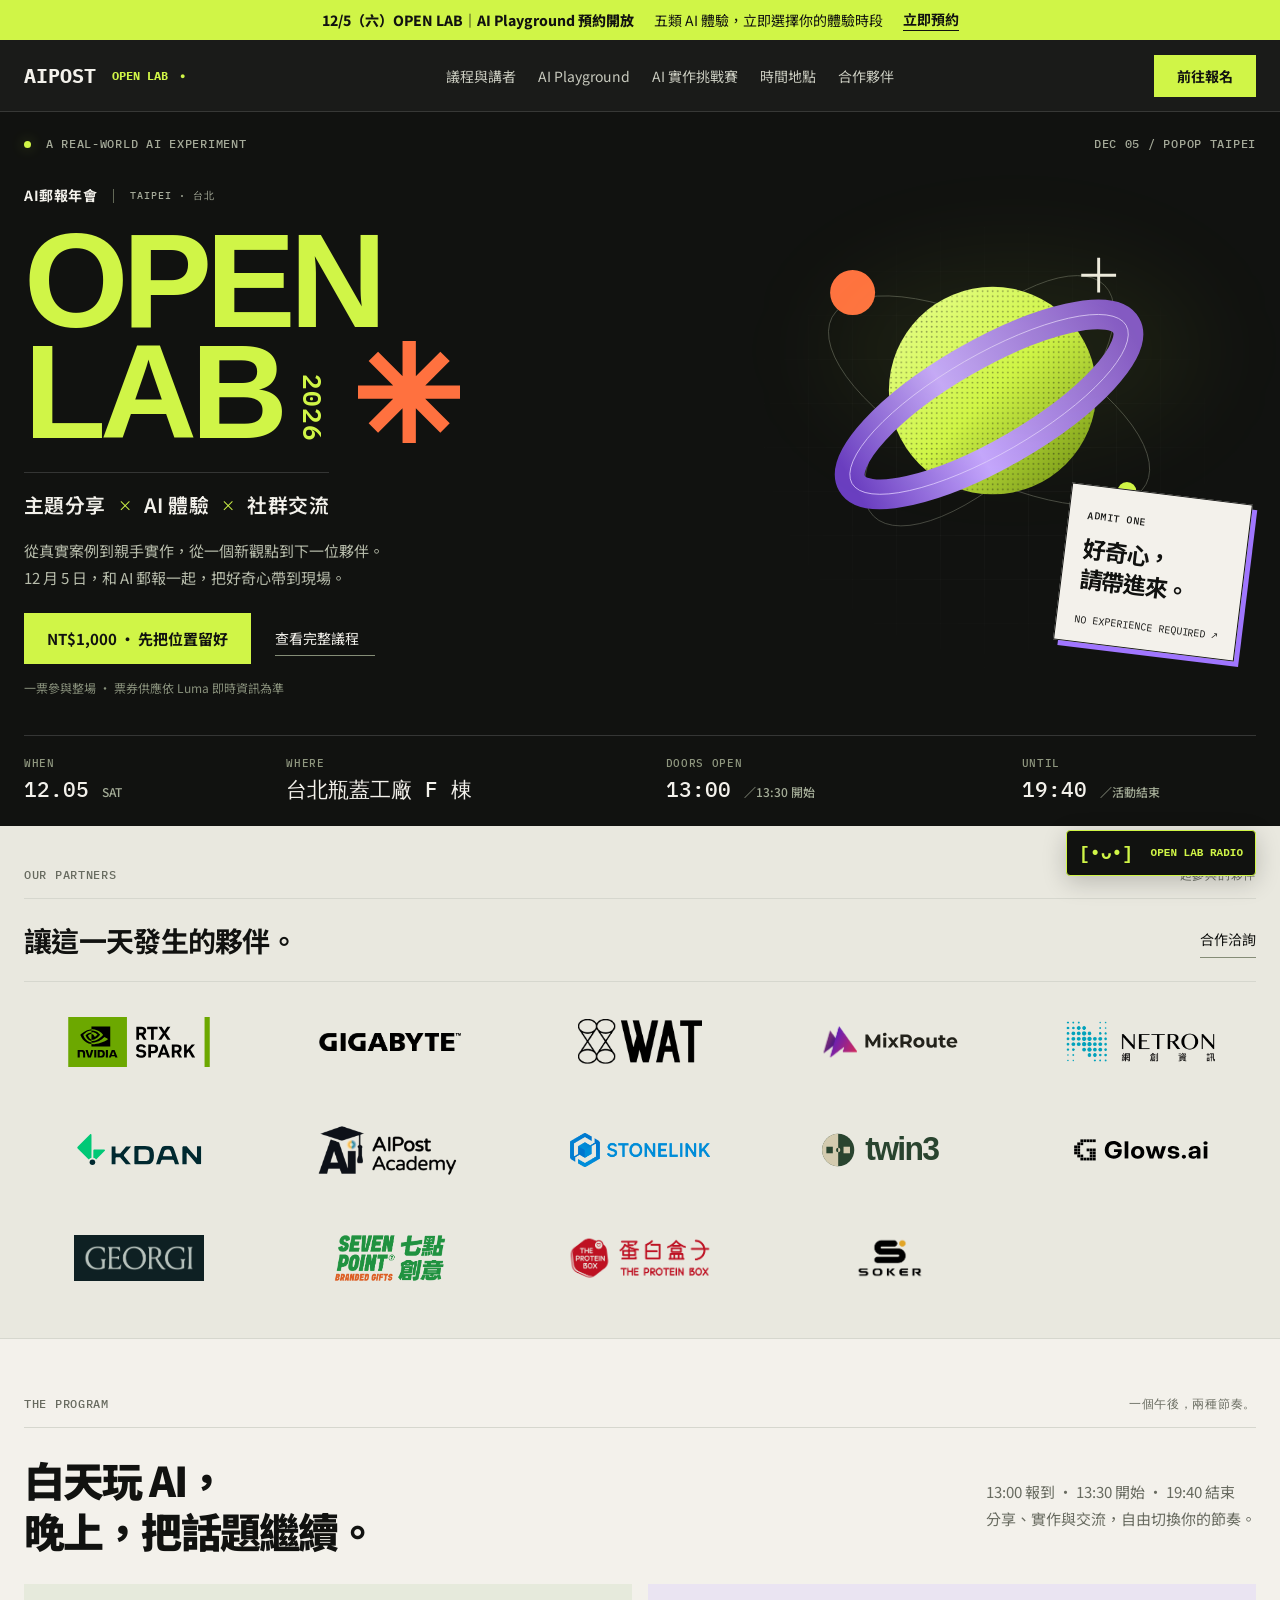
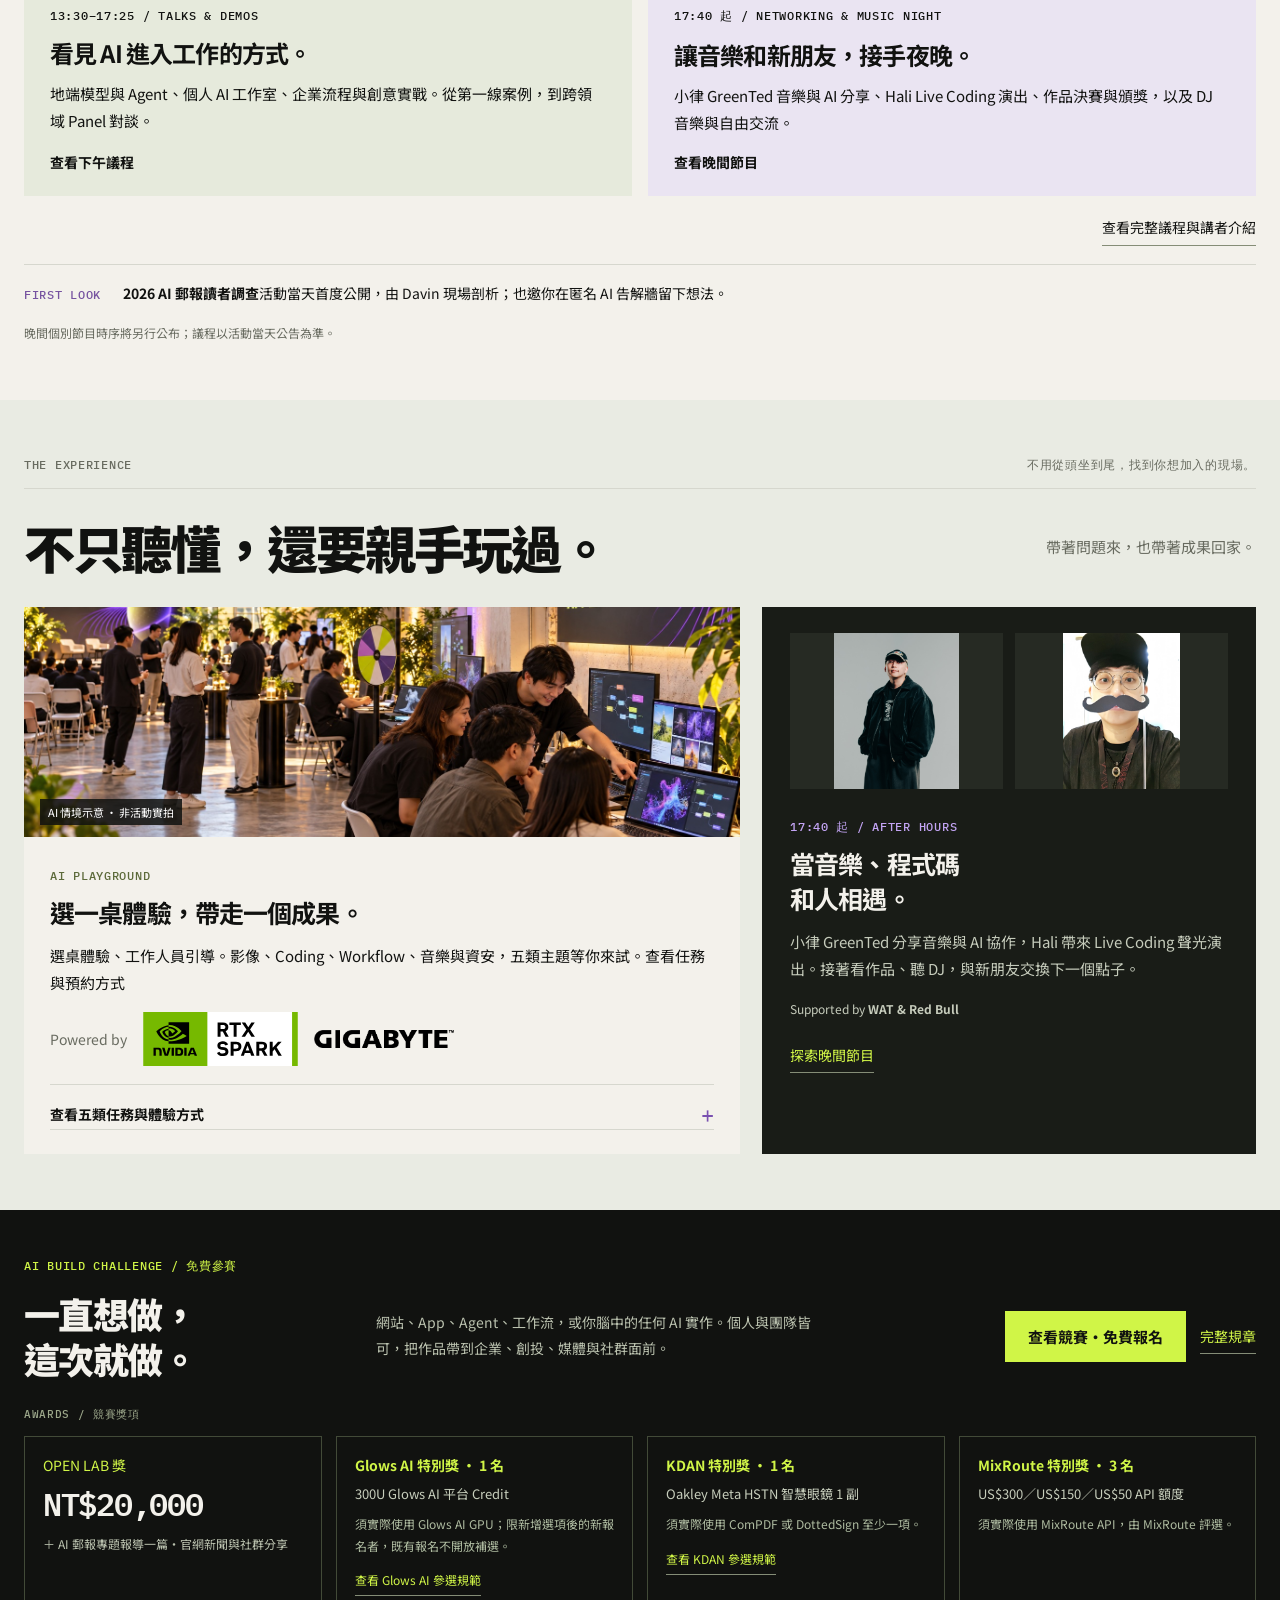
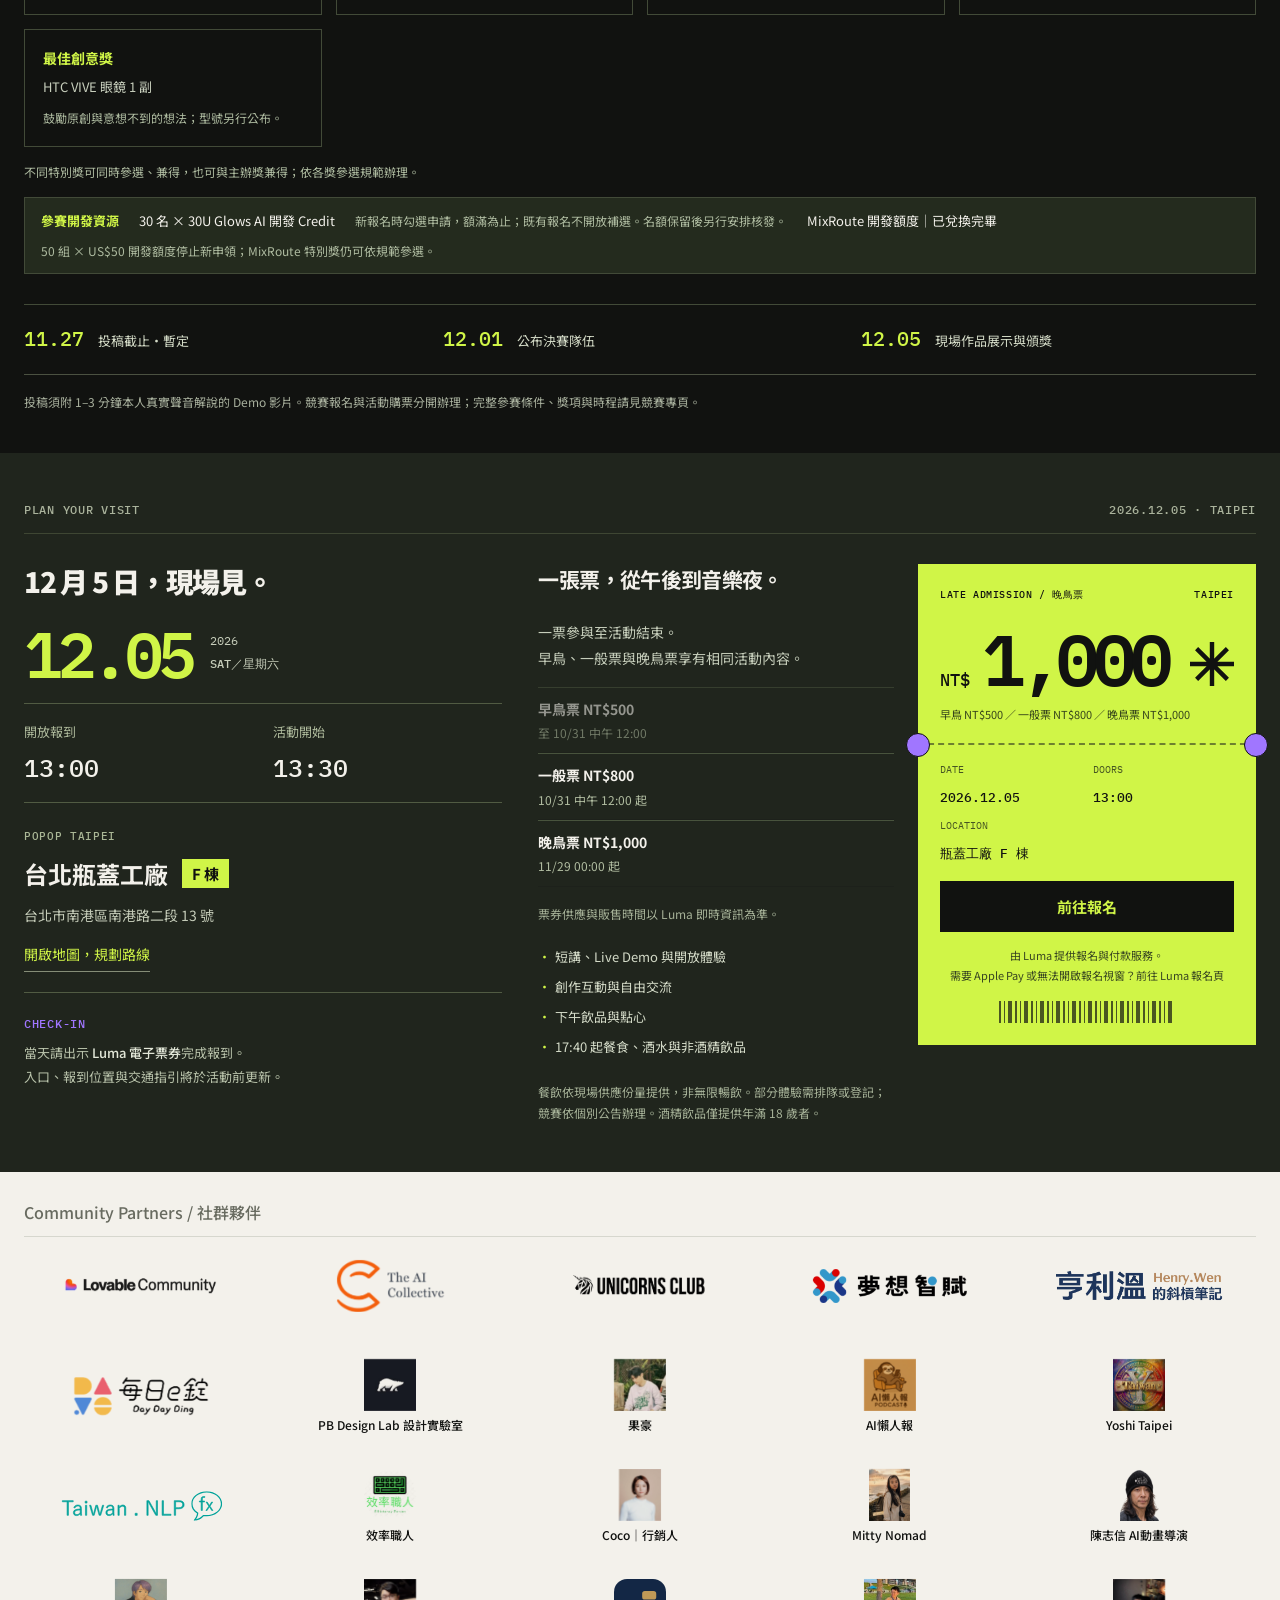
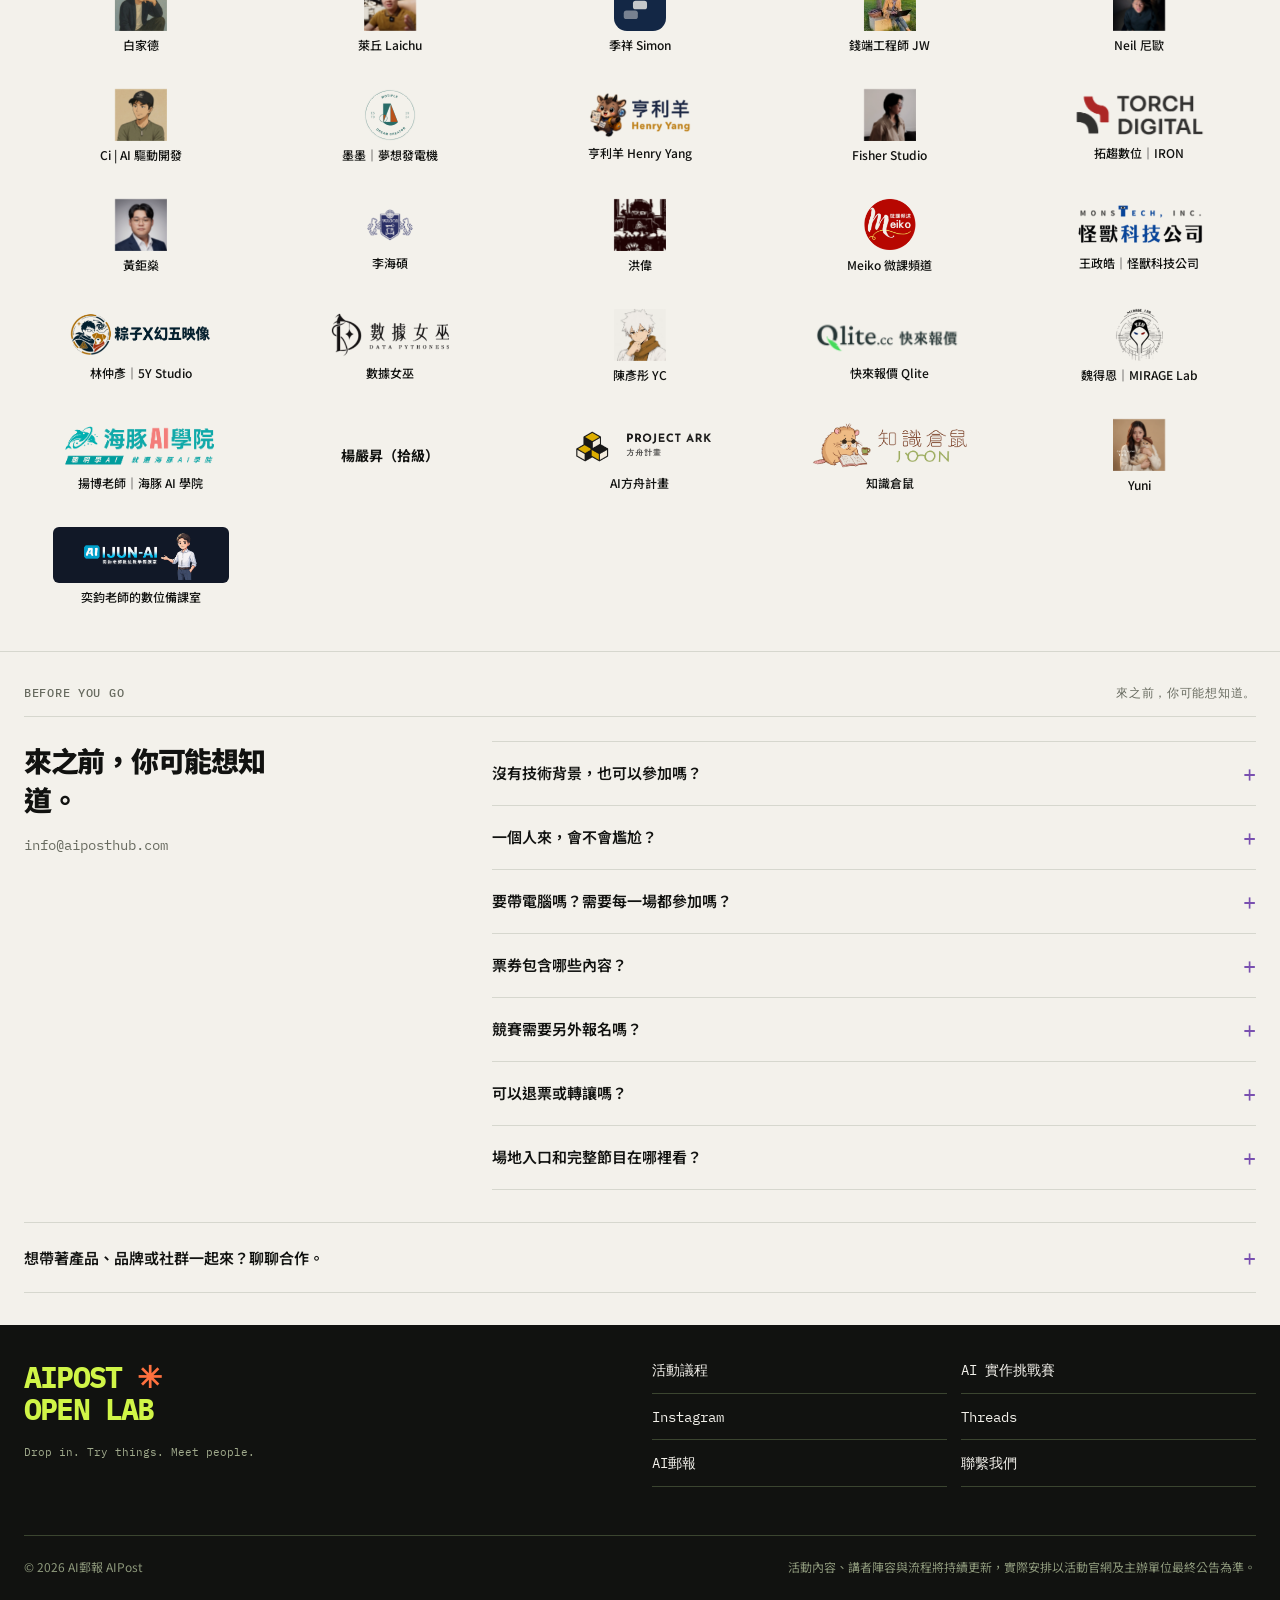
==== commit 134c618c: "Add IJUN community partner with official logo" ====
--- a/index.html
+++ b/index.html
@@ -7,10 +7,10 @@
 <meta content="12/5 台北瓶蓋工廠 F 棟，AI郵報年會 OPEN LAB 2026 台北：主題分享 × AI 體驗 × 社群交流。來聽各行各業怎麼用 AI，親手體驗新工具，認識一起探索 AI 的夥伴。" name="description"/>
 <meta content="#111210" name="theme-color"/>
 <link href="favicon.svg" rel="icon" type="image/svg+xml"/><link href="styles.css?v=20261119-revamp" rel="stylesheet"/>
-<script defer="" src="content.js?v=20261128-community-complete"></script><script defer="" src="app.js?v=20261126-community-mail"></script>
+<script defer="" src="content.js?v=20261128-community-ijun"></script><script defer="" src="app.js?v=20261126-community-mail"></script>
 <script defer="" id="luma-checkout" src="https://embed.lu.ma/checkout-button.js"></script>
 <link href="dj-agent.css?v=20261119-mobile-hierarchy" rel="stylesheet"/><script defer="" src="dj-agent.js?v=20261105-radio-restored"></script>
-<link href="home.css?v=20261128-community-complete" rel="stylesheet"/><meta property="og:title" content="AI郵報年會 OPEN LAB 2026 台北｜主題分享 × AI 體驗 × 社群交流"><meta property="og:description" content="12/5 台北瓶蓋工廠 F 棟，AI郵報年會 OPEN LAB 2026 台北：主題分享 × AI 體驗 × 社群交流。來聽各行各業怎麼用 AI，親手體驗新工具，認識一起探索 AI 的夥伴。"><meta property="og:type" content="website"><meta property="og:url" content="https://openlab.aiposthub.com/"><meta property="og:site_name" content="AI 郵報年會 OPEN LAB 2026"><meta property="og:locale" content="zh_TW"><meta property="og:image" content="https://openlab.aiposthub.com/assets/openlab-share-20261125.png"><meta property="og:image:secure_url" content="https://openlab.aiposthub.com/assets/openlab-share-20261125.png"><meta property="og:image:type" content="image/png"><meta property="og:image:width" content="1600"><meta property="og:image:height" content="900"><meta property="og:image:alt" content="AI 郵報年會 OPEN LAB 2026｜12/5 台北瓶蓋工廠｜主題分享、AI 體驗與社群交流"><meta name="twitter:card" content="summary_large_image"><meta name="twitter:title" content="AI郵報年會 OPEN LAB 2026 台北｜主題分享 × AI 體驗 × 社群交流"><meta name="twitter:description" content="12/5 台北瓶蓋工廠 F 棟，AI郵報年會 OPEN LAB 2026 台北：主題分享 × AI 體驗 × 社群交流。來聽各行各業怎麼用 AI，親手體驗新工具，認識一起探索 AI 的夥伴。"><meta name="twitter:image" content="https://openlab.aiposthub.com/assets/openlab-share-20261125.png"><meta name="twitter:image:alt" content="AI 郵報年會 OPEN LAB 2026｜12/5 台北瓶蓋工廠｜主題分享、AI 體驗與社群交流"></head>
+<link href="home.css?v=20261128-community-ijun" rel="stylesheet"/><meta property="og:title" content="AI郵報年會 OPEN LAB 2026 台北｜主題分享 × AI 體驗 × 社群交流"><meta property="og:description" content="12/5 台北瓶蓋工廠 F 棟，AI郵報年會 OPEN LAB 2026 台北：主題分享 × AI 體驗 × 社群交流。來聽各行各業怎麼用 AI，親手體驗新工具，認識一起探索 AI 的夥伴。"><meta property="og:type" content="website"><meta property="og:url" content="https://openlab.aiposthub.com/"><meta property="og:site_name" content="AI 郵報年會 OPEN LAB 2026"><meta property="og:locale" content="zh_TW"><meta property="og:image" content="https://openlab.aiposthub.com/assets/openlab-share-20261125.png"><meta property="og:image:secure_url" content="https://openlab.aiposthub.com/assets/openlab-share-20261125.png"><meta property="og:image:type" content="image/png"><meta property="og:image:width" content="1600"><meta property="og:image:height" content="900"><meta property="og:image:alt" content="AI 郵報年會 OPEN LAB 2026｜12/5 台北瓶蓋工廠｜主題分享、AI 體驗與社群交流"><meta name="twitter:card" content="summary_large_image"><meta name="twitter:title" content="AI郵報年會 OPEN LAB 2026 台北｜主題分享 × AI 體驗 × 社群交流"><meta name="twitter:description" content="12/5 台北瓶蓋工廠 F 棟，AI郵報年會 OPEN LAB 2026 台北：主題分享 × AI 體驗 × 社群交流。來聽各行各業怎麼用 AI，親手體驗新工具，認識一起探索 AI 的夥伴。"><meta name="twitter:image" content="https://openlab.aiposthub.com/assets/openlab-share-20261125.png"><meta name="twitter:image:alt" content="AI 郵報年會 OPEN LAB 2026｜12/5 台北瓶蓋工廠｜主題分享、AI 體驗與社群交流"></head>
 <body class="home-revamp">
 <a class="skip" href="#main">跳至主要內容</a>
 <a class="announcement-bar" href="/playground/"><strong>12/5（六）OPEN LAB｜AI Playground 預約開放</strong><span>五類 AI 體驗，立即選擇你的體驗時段</span><b>立即預約</b></a><header class="header"><a aria-label="AI郵報年會 OPEN LAB 2026 台北首頁" class="brand" href="#top">AIPOST<span>OPEN LAB<span class="brand-dot">●</span></span></a><nav aria-label="主要導覽"><a href="/agenda/">議程與講者</a><a href="/playground/">AI Playground</a><a href="/challenge/">AI 實作挑戰賽</a><a href="#info">時間地點</a><a href="#partners">合作夥伴</a></nav><a class="button button-small ticket-link" data-luma-action="checkout" data-luma-event-id="evt-fTu2xUZEobu1jDB" href="https://luma.com/zr1k4qa5" rel="noopener" target="_blank">前往報名</a><nav aria-label="手機快捷導覽" class="mobile-quick-nav"><a href="/agenda/">議程與講者</a><a href="/playground/">AI Playground</a><button aria-controls="mobile-navigation" aria-expanded="false" aria-haspopup="dialog" class="mobile-menu-trigger" type="button"><span aria-hidden="true">☰</span> 更多</button></nav></header>
@@ -35,7 +35,7 @@
 <div class="section-top mono"><span>PLAN YOUR VISIT</span><span>2026.12.05 · TAIPEI</span></div>
 <div class="info-grid"><div class="info-place"><h2 class="visit-title">12 月 5 日，現場見。</h2><div class="info-date"><strong>12.05</strong><div><span>2026</span><b>SAT／星期六</b></div><span aria-hidden="true" class="info-star">✳</span></div><div class="info-key-times"><div><span>開放報到</span><strong>13:00</strong></div><div><span>活動開始</span><strong>13:30</strong></div></div><div class="venue"><span class="mono">POPOP TAIPEI</span><div class="venue-title"><h3>台北瓶蓋工廠</h3><span>F 棟</span></div><p>台北市南港區南港路二段 13 號</p><a class="text-link" href="https://www.google.com/maps/search/?api=1&amp;query=POPOP+Taipei" rel="noopener" target="_blank">開啟地圖，規劃路線</a></div><div class="info-checkin"><span class="mono">CHECK-IN</span><p>當天請出示 <strong>Luma 電子票券</strong>完成報到。<br/>入口、報到位置與交通指引將於活動前更新。</p></div></div>
 </div>
-<section class="section tickets" id="tickets"><div class="tickets-grid"><div><h3 class="ticket-title">一張票，從午後到音樂夜。</h3><p>一票參與至活動結束。<br/>早鳥、一般票與晚鳥票享有相同活動內容。</p><div aria-label="三階段票價" class="ticket-phases"><p><strong>早鳥票 NT$500</strong><span>至 10/31 中午 12:00</span></p><p><strong>一般票 NT$800</strong><span>10/31 中午 12:00 起</span></p><p><strong>晚鳥票 NT$1,000</strong><span>11/29 00:00 起</span></p></div><p class="fine-print">票券供應與販售時間以 Luma 即時資訊為準。</p><ul class="ticket-benefits"><li>短講、Live Demo 與開放體驗</li><li>創作互動與自由交流</li><li>下午飲品與點心</li><li>17:40 起餐食、酒水與非酒精飲品</li></ul><p class="fine-print">餐飲依現場供應份量提供，非無限暢飲。部分體驗需排隊或登記；競賽依個別公告辦理。酒精飲品僅提供年滿 18 歲者。</p></div><div class="ticket-pass"><div class="pass-top"><span class="mono ticket-phase">GENERAL ADMISSION / 一般票</span><span class="mono">TAIPEI</span></div><div class="pass-price"><span>NT$</span><strong id="ticket-price">800</strong><svg aria-hidden="true" viewbox="0 0 100 100"><path d="M50 0v100M0 50h100M15 15l70 70M15 85l70-70"></path></svg></div><p class="price-next" id="price-next">早鳥 NT$500 ／ 一般票 NT$800 ／ 晚鳥票 NT$1,000</p><div class="pass-perforation"></div><div class="pass-meta"><div><span>DATE</span><strong>2026.12.05</strong></div><div><span>DOORS</span><strong>13:00</strong></div><div><span>LOCATION</span><strong>瓶蓋工廠 F 棟</strong></div></div><a class="button button-black ticket-link" data-luma-action="checkout" data-luma-event-id="evt-fTu2xUZEobu1jDB" href="https://luma.com/zr1k4qa5" rel="noopener" target="_blank">前往報名</a><p class="booking-note">由 Luma 提供報名與付款服務。<br/>需要 Apple Pay 或無法開啟報名視窗？<a href="https://luma.com/zr1k4qa5" rel="noopener" target="_blank">前往 Luma 報名頁</a></p><div aria-hidden="true" class="barcode"></div></div></div></section></section><section aria-labelledby="community-partners-title" class="section community-partners" id="community-partners"><h3 id="community-partners-title">Community Partners / 社群夥伴</h3><div class="partner-grid" id="community-partner-grid"><article class="partner-card"><img alt="Lovable Community" loading="lazy" src="logos/lovable-community.png"/></article><article class="partner-card"><img alt="The AI Collective" loading="lazy" src="logos/the-ai-collective.png"/></article><article class="partner-card"><img alt="Unicorns Club 獨角獸俱樂部" loading="lazy" src="logos/unicorns-club.webp"/></article><article class="partner-card"><img alt="夢想智賦" loading="lazy" src="logos/dreamrich.png"/></article><article class="partner-card"><img alt="亨利溫" loading="lazy" src="logos/henry-wen.webp"/></article><article class="partner-card"><img alt="每日e錠" loading="lazy" src="logos/daydayding.png"/></article><article class="partner-card"><img alt="PB Design Lab 設計實驗室" class="community-avatar" loading="lazy" src="logos/pb-design-lab.jpg"/><span class="community-label">PB Design Lab 設計實驗室</span></article><article class="partner-card"><img alt="果豪" class="community-avatar" loading="lazy" src="logos/guohao.jpg"/><span class="community-label">果豪</span></article><article class="partner-card"><img alt="AI懶人報" class="community-avatar" loading="lazy" src="logos/ai-lanrenbao.png"/><span class="community-label">AI懶人報</span></article><article class="partner-card"><img alt="Yoshi Taipei" class="community-avatar" loading="lazy" src="logos/yoshi-taipei.png"/><span class="community-label">Yoshi Taipei</span></article><article class="partner-card"><img alt="Taiwan.NLP" loading="lazy" src="logos/taiwannlp.svg"/></article><article class="partner-card"><img alt="效率職人" class="community-avatar" loading="lazy" src="logos/efficiency-worker.png"/><span class="community-label">效率職人</span></article><article class="partner-card"><img alt="Coco｜全遠距工作的行銷人" class="community-avatar" loading="lazy" src="logos/coco-career.jpg"/><span class="community-label">Coco｜行銷人</span></article><article class="partner-card"><img alt="Mitty Huang（Mitty Nomad）" class="community-avatar" loading="lazy" src="logos/mitty-nomad-mail-20261126.jpg"/><span class="community-label">Mitty Nomad</span></article><article class="partner-card"><img alt="陳志信 AI動畫導演" class="community-avatar" loading="lazy" src="logos/chen-chih-hsin-20261127.png"/><span class="community-label">陳志信 AI動畫導演</span></article><article class="partner-card"><img alt="白家德" class="community-avatar" loading="lazy" src="logos/bai-jiade.jpg"/><span class="community-label">白家德</span></article><article class="partner-card"><img alt="萊丘 Laichu" class="community-avatar" loading="lazy" src="logos/laichu.jpg"/><span class="community-label">萊丘 Laichu</span></article><article class="partner-card"><img alt="季祥 Simon" class="community-avatar" loading="lazy" src="logos/simon-chi.svg"/><span class="community-label">季祥 Simon</span></article><article class="partner-card"><img alt="錢端工程師JW" class="community-avatar" loading="lazy" src="logos/richfront-jw.jpg"/><span class="community-label">錢端工程師 JW</span></article><article class="partner-card"><img alt="Neil 尼歐" class="community-avatar" loading="lazy" src="logos/neil-mail-20261126.jpg"/><span class="community-label">Neil 尼歐</span></article><article class="partner-card"><img alt="Ci（AI 驅動開發）" class="community-avatar" loading="lazy" src="logos/ci-fullstack-mail-20261126.jpg"/><span class="community-label">Ci | AI 驅動開發</span></article><article class="partner-card"><img alt="墨墨（司墨／夢想發電機）" class="community-avatar" loading="lazy" src="logos/mohermit-mail-20261126.png"/><span class="community-label">墨墨｜夢想發電機</span></article><article class="partner-card"><img alt="亨利羊（Henry Yang）" class="community-logo" loading="lazy" src="logos/henry-yang-mail-20261126.png"/><span class="community-label">亨利羊 Henry Yang</span></article><article class="partner-card"><img alt="Fisher Studio" class="community-avatar" loading="lazy" src="logos/fisher-studio.jpg"/><span class="community-label">Fisher Studio</span></article><article class="partner-card"><img alt="拓趨數位｜IRON" class="community-logo" loading="lazy" src="logos/iron-chen-mail-20261126.png"/><span class="community-label">拓趨數位｜IRON</span></article><article class="partner-card"><img alt="黃鉅燊" class="community-avatar" loading="lazy" src="logos/philo-huang-jushen-20261127.png"/><span class="community-label">黃鉅燊</span></article><article class="partner-card"><img alt="李海碩" class="community-logo" loading="lazy" src="logos/philo-lee-haishuo-20261127.png"/><span class="community-label">李海碩</span></article><article class="partner-card"><img alt="洪偉" class="community-avatar" loading="lazy" src="logos/philo-wei-hung-20261127.png"/><span class="community-label">洪偉</span></article><article class="partner-card"><img alt="Meiko 微課頻道" class="community-avatar" loading="lazy" src="logos/philo-meiko-20261127.png"/><span class="community-label">Meiko 微課頻道</span></article><article class="partner-card"><img alt="王政皓｜怪獸科技公司" class="community-logo" loading="lazy" src="logos/philo-monstech-20261128.png"/><span class="community-label">王政皓｜怪獸科技公司</span></article><article class="partner-card"><img alt="林仲彥｜5Y Studio" class="community-logo" loading="lazy" src="logos/philo-lin-zhongyan-20261127.png"/><span class="community-label">林仲彥｜5Y Studio</span></article><article class="partner-card"><img alt="數據女巫" class="community-logo" loading="lazy" src="logos/philo-data-pythoness-20261127.png"/><span class="community-label">數據女巫</span></article><article class="partner-card"><img alt="陳彥彤 YC" class="community-avatar" loading="lazy" src="logos/philo-chen-yantong-20261127.jpg"/><span class="community-label">陳彥彤 YC</span></article><article class="partner-card"><img alt="快來報價 Qlite" class="community-logo" loading="lazy" src="logos/philo-pixel-perfect-20261127.png"/><span class="community-label">快來報價 Qlite</span></article><article class="partner-card"><img alt="魏得恩｜MIRAGE Lab" class="community-avatar" loading="lazy" src="logos/philo-mirage-lab-20261127.png"/><span class="community-label">魏得恩｜MIRAGE Lab</span></article><article class="partner-card"><img alt="揚博老師｜海豚 AI 學院" class="community-logo" loading="lazy" src="logos/philo-dolphin-ai-20261128.png"/><span class="community-label">揚博老師｜海豚 AI 學院</span></article><article class="partner-card"><strong class="partner-name">楊嚴昇（拾級）</strong></article><article class="partner-card"><img alt="AI方舟計畫" class="community-logo" loading="lazy" src="logos/ai-ark-20261128.png"/><span class="community-label">AI方舟計畫</span></article><article class="partner-card"><img alt="知識倉鼠" class="community-logo" loading="lazy" src="logos/knowledge-hamster-20261128.png"/><span class="community-label">知識倉鼠</span></article><article class="partner-card"><img alt="Yuni" class="community-avatar" loading="lazy" src="logos/yuni-20261128.png"/><span class="community-label">Yuni</span></article></div></section>
+<section class="section tickets" id="tickets"><div class="tickets-grid"><div><h3 class="ticket-title">一張票，從午後到音樂夜。</h3><p>一票參與至活動結束。<br/>早鳥、一般票與晚鳥票享有相同活動內容。</p><div aria-label="三階段票價" class="ticket-phases"><p><strong>早鳥票 NT$500</strong><span>至 10/31 中午 12:00</span></p><p><strong>一般票 NT$800</strong><span>10/31 中午 12:00 起</span></p><p><strong>晚鳥票 NT$1,000</strong><span>11/29 00:00 起</span></p></div><p class="fine-print">票券供應與販售時間以 Luma 即時資訊為準。</p><ul class="ticket-benefits"><li>短講、Live Demo 與開放體驗</li><li>創作互動與自由交流</li><li>下午飲品與點心</li><li>17:40 起餐食、酒水與非酒精飲品</li></ul><p class="fine-print">餐飲依現場供應份量提供，非無限暢飲。部分體驗需排隊或登記；競賽依個別公告辦理。酒精飲品僅提供年滿 18 歲者。</p></div><div class="ticket-pass"><div class="pass-top"><span class="mono ticket-phase">GENERAL ADMISSION / 一般票</span><span class="mono">TAIPEI</span></div><div class="pass-price"><span>NT$</span><strong id="ticket-price">800</strong><svg aria-hidden="true" viewbox="0 0 100 100"><path d="M50 0v100M0 50h100M15 15l70 70M15 85l70-70"></path></svg></div><p class="price-next" id="price-next">早鳥 NT$500 ／ 一般票 NT$800 ／ 晚鳥票 NT$1,000</p><div class="pass-perforation"></div><div class="pass-meta"><div><span>DATE</span><strong>2026.12.05</strong></div><div><span>DOORS</span><strong>13:00</strong></div><div><span>LOCATION</span><strong>瓶蓋工廠 F 棟</strong></div></div><a class="button button-black ticket-link" data-luma-action="checkout" data-luma-event-id="evt-fTu2xUZEobu1jDB" href="https://luma.com/zr1k4qa5" rel="noopener" target="_blank">前往報名</a><p class="booking-note">由 Luma 提供報名與付款服務。<br/>需要 Apple Pay 或無法開啟報名視窗？<a href="https://luma.com/zr1k4qa5" rel="noopener" target="_blank">前往 Luma 報名頁</a></p><div aria-hidden="true" class="barcode"></div></div></div></section></section><section aria-labelledby="community-partners-title" class="section community-partners" id="community-partners"><h3 id="community-partners-title">Community Partners / 社群夥伴</h3><div class="partner-grid" id="community-partner-grid"><article class="partner-card"><img alt="Lovable Community" loading="lazy" src="logos/lovable-community.png"/></article><article class="partner-card"><img alt="The AI Collective" loading="lazy" src="logos/the-ai-collective.png"/></article><article class="partner-card"><img alt="Unicorns Club 獨角獸俱樂部" loading="lazy" src="logos/unicorns-club.webp"/></article><article class="partner-card"><img alt="夢想智賦" loading="lazy" src="logos/dreamrich.png"/></article><article class="partner-card"><img alt="亨利溫" loading="lazy" src="logos/henry-wen.webp"/></article><article class="partner-card"><img alt="每日e錠" loading="lazy" src="logos/daydayding.png"/></article><article class="partner-card"><img alt="PB Design Lab 設計實驗室" class="community-avatar" loading="lazy" src="logos/pb-design-lab.jpg"/><span class="community-label">PB Design Lab 設計實驗室</span></article><article class="partner-card"><img alt="果豪" class="community-avatar" loading="lazy" src="logos/guohao.jpg"/><span class="community-label">果豪</span></article><article class="partner-card"><img alt="AI懶人報" class="community-avatar" loading="lazy" src="logos/ai-lanrenbao.png"/><span class="community-label">AI懶人報</span></article><article class="partner-card"><img alt="Yoshi Taipei" class="community-avatar" loading="lazy" src="logos/yoshi-taipei.png"/><span class="community-label">Yoshi Taipei</span></article><article class="partner-card"><img alt="Taiwan.NLP" loading="lazy" src="logos/taiwannlp.svg"/></article><article class="partner-card"><img alt="效率職人" class="community-avatar" loading="lazy" src="logos/efficiency-worker.png"/><span class="community-label">效率職人</span></article><article class="partner-card"><img alt="Coco｜全遠距工作的行銷人" class="community-avatar" loading="lazy" src="logos/coco-career.jpg"/><span class="community-label">Coco｜行銷人</span></article><article class="partner-card"><img alt="Mitty Huang（Mitty Nomad）" class="community-avatar" loading="lazy" src="logos/mitty-nomad-mail-20261126.jpg"/><span class="community-label">Mitty Nomad</span></article><article class="partner-card"><img alt="陳志信 AI動畫導演" class="community-avatar" loading="lazy" src="logos/chen-chih-hsin-20261127.png"/><span class="community-label">陳志信 AI動畫導演</span></article><article class="partner-card"><img alt="白家德" class="community-avatar" loading="lazy" src="logos/bai-jiade.jpg"/><span class="community-label">白家德</span></article><article class="partner-card"><img alt="萊丘 Laichu" class="community-avatar" loading="lazy" src="logos/laichu.jpg"/><span class="community-label">萊丘 Laichu</span></article><article class="partner-card"><img alt="季祥 Simon" class="community-avatar" loading="lazy" src="logos/simon-chi.svg"/><span class="community-label">季祥 Simon</span></article><article class="partner-card"><img alt="錢端工程師JW" class="community-avatar" loading="lazy" src="logos/richfront-jw.jpg"/><span class="community-label">錢端工程師 JW</span></article><article class="partner-card"><img alt="Neil 尼歐" class="community-avatar" loading="lazy" src="logos/neil-mail-20261126.jpg"/><span class="community-label">Neil 尼歐</span></article><article class="partner-card"><img alt="Ci（AI 驅動開發）" class="community-avatar" loading="lazy" src="logos/ci-fullstack-mail-20261126.jpg"/><span class="community-label">Ci | AI 驅動開發</span></article><article class="partner-card"><img alt="墨墨（司墨／夢想發電機）" class="community-avatar" loading="lazy" src="logos/mohermit-mail-20261126.png"/><span class="community-label">墨墨｜夢想發電機</span></article><article class="partner-card"><img alt="亨利羊（Henry Yang）" class="community-logo" loading="lazy" src="logos/henry-yang-mail-20261126.png"/><span class="community-label">亨利羊 Henry Yang</span></article><article class="partner-card"><img alt="Fisher Studio" class="community-avatar" loading="lazy" src="logos/fisher-studio.jpg"/><span class="community-label">Fisher Studio</span></article><article class="partner-card"><img alt="拓趨數位｜IRON" class="community-logo" loading="lazy" src="logos/iron-chen-mail-20261126.png"/><span class="community-label">拓趨數位｜IRON</span></article><article class="partner-card"><img alt="黃鉅燊" class="community-avatar" loading="lazy" src="logos/philo-huang-jushen-20261127.png"/><span class="community-label">黃鉅燊</span></article><article class="partner-card"><img alt="李海碩" class="community-logo" loading="lazy" src="logos/philo-lee-haishuo-20261127.png"/><span class="community-label">李海碩</span></article><article class="partner-card"><img alt="洪偉" class="community-avatar" loading="lazy" src="logos/philo-wei-hung-20261127.png"/><span class="community-label">洪偉</span></article><article class="partner-card"><img alt="Meiko 微課頻道" class="community-avatar" loading="lazy" src="logos/philo-meiko-20261127.png"/><span class="community-label">Meiko 微課頻道</span></article><article class="partner-card"><img alt="王政皓｜怪獸科技公司" class="community-logo" loading="lazy" src="logos/philo-monstech-20261128.png"/><span class="community-label">王政皓｜怪獸科技公司</span></article><article class="partner-card"><img alt="林仲彥｜5Y Studio" class="community-logo" loading="lazy" src="logos/philo-lin-zhongyan-20261127.png"/><span class="community-label">林仲彥｜5Y Studio</span></article><article class="partner-card"><img alt="數據女巫" class="community-logo" loading="lazy" src="logos/philo-data-pythoness-20261127.png"/><span class="community-label">數據女巫</span></article><article class="partner-card"><img alt="陳彥彤 YC" class="community-avatar" loading="lazy" src="logos/philo-chen-yantong-20261127.jpg"/><span class="community-label">陳彥彤 YC</span></article><article class="partner-card"><img alt="快來報價 Qlite" class="community-logo" loading="lazy" src="logos/philo-pixel-perfect-20261127.png"/><span class="community-label">快來報價 Qlite</span></article><article class="partner-card"><img alt="魏得恩｜MIRAGE Lab" class="community-avatar" loading="lazy" src="logos/philo-mirage-lab-20261127.png"/><span class="community-label">魏得恩｜MIRAGE Lab</span></article><article class="partner-card"><img alt="揚博老師｜海豚 AI 學院" class="community-logo" loading="lazy" src="logos/philo-dolphin-ai-20261128.png"/><span class="community-label">揚博老師｜海豚 AI 學院</span></article><article class="partner-card"><strong class="partner-name">楊嚴昇（拾級）</strong></article><article class="partner-card"><img alt="AI方舟計畫" class="community-logo" loading="lazy" src="logos/ai-ark-20261128.png"/><span class="community-label">AI方舟計畫</span></article><article class="partner-card"><img alt="知識倉鼠" class="community-logo" loading="lazy" src="logos/knowledge-hamster-20261128.png"/><span class="community-label">知識倉鼠</span></article><article class="partner-card"><img alt="Yuni" class="community-avatar" loading="lazy" src="logos/yuni-20261128.png"/><span class="community-label">Yuni</span></article><article class="partner-card"><img alt="奕鈞老師的數位備課室" class="community-logo" loading="lazy" src="logos/ijun-ai-20261128.png"/><span class="community-label">奕鈞老師的數位備課室</span></article></div></section>
 <section class="section faq" id="faq"><div class="section-top mono"><span>BEFORE YOU GO</span><span>來之前，你可能想知道。</span></div><div class="faq-grid"><div><h2>來之前，你可能想知道。</h2><a href="mailto:info@aiposthub.com">info@aiposthub.com</a></div><div id="faq-list"></div></div></section><section class="section partnership-request" id="partnership-request">
 <details class="cooperation-details"><summary>想帶著產品、品牌或社群一起來？聊聊合作。</summary><div class="request-grid"><div><h2>索取合作提案</h2><p>想了解品牌合作、AI Playground 或社群參與？<br/>留下 Email，我們會與你聯繫。</p></div>
 <form action="https://formsubmit.co/davin@aiposthub.com" id="partnership-form" method="POST">
--- a/home.css
+++ b/home.css
@@ -392,3 +392,6 @@
 /* Philo partner labels and temporary text identities. */
 .home-revamp #community-partner-grid .community-label{max-width:100%;overflow-wrap:anywhere}
 .home-revamp #community-partner-grid .partner-name{font-family:"Noto Sans TC",system-ui,sans-serif;font-size:14px;line-height:1.35;letter-spacing:0;text-align:center;max-width:100%;overflow-wrap:anywhere}
+
+/* IJUN original white wordmark: a dark plate preserves readability and transparency. */
+.home-revamp #community-partner-grid img[alt="奕鈞老師的數位備課室"]{--community-width:176px;--community-height:56px;padding:3px 5px;background:#111827;border-radius:6px;mix-blend-mode:normal;object-fit:contain}
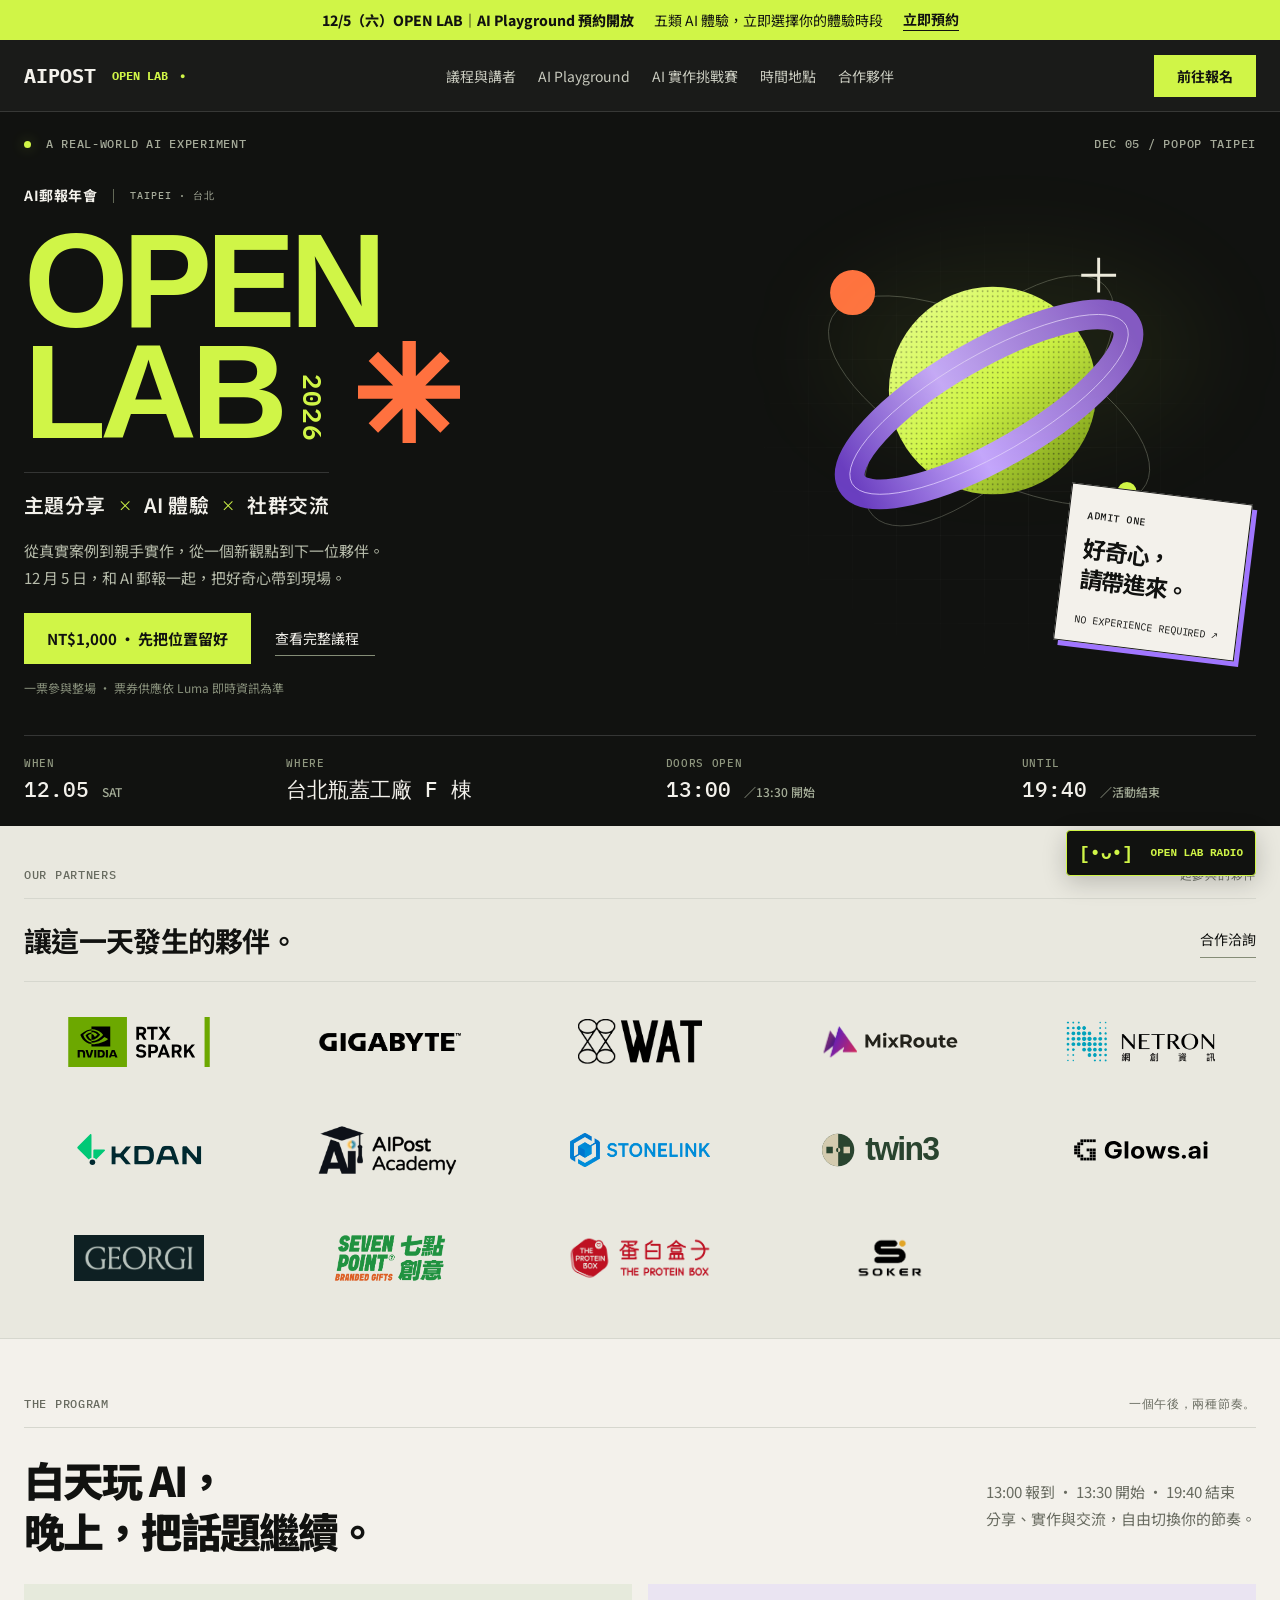
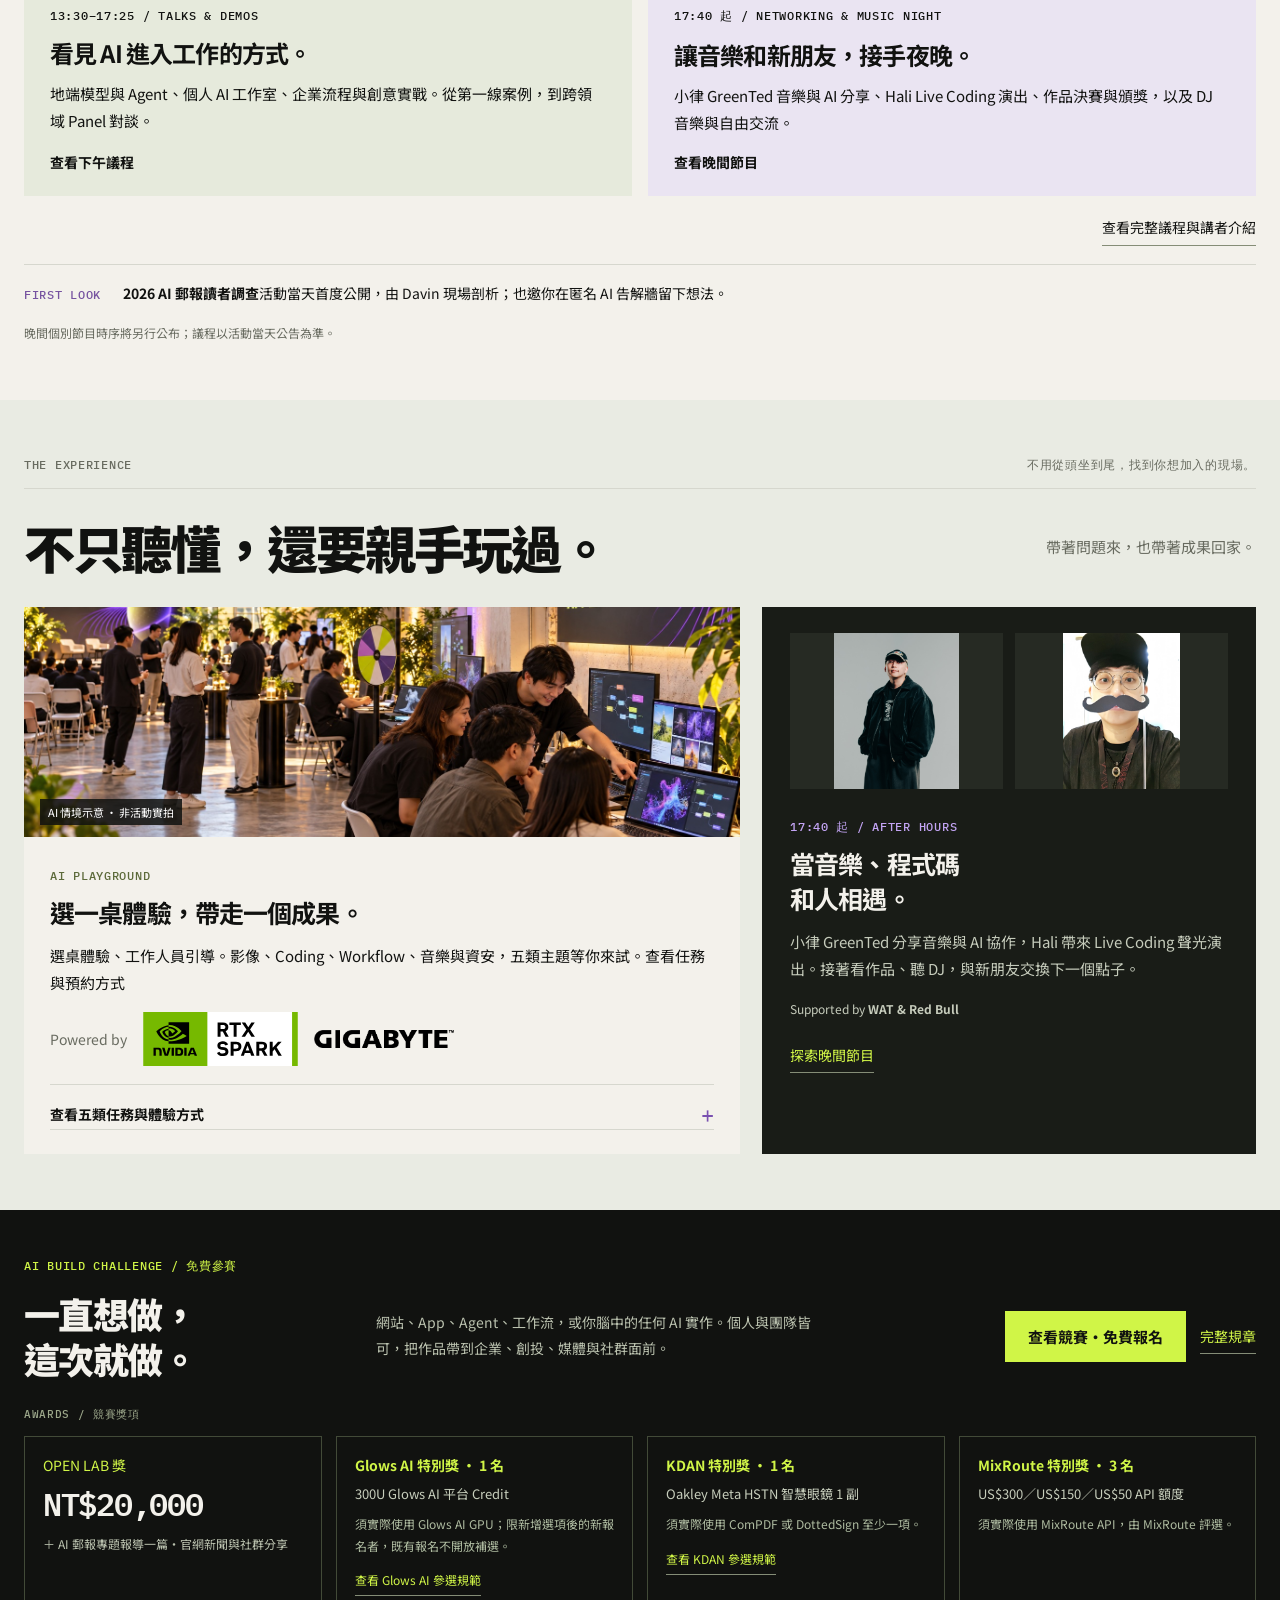
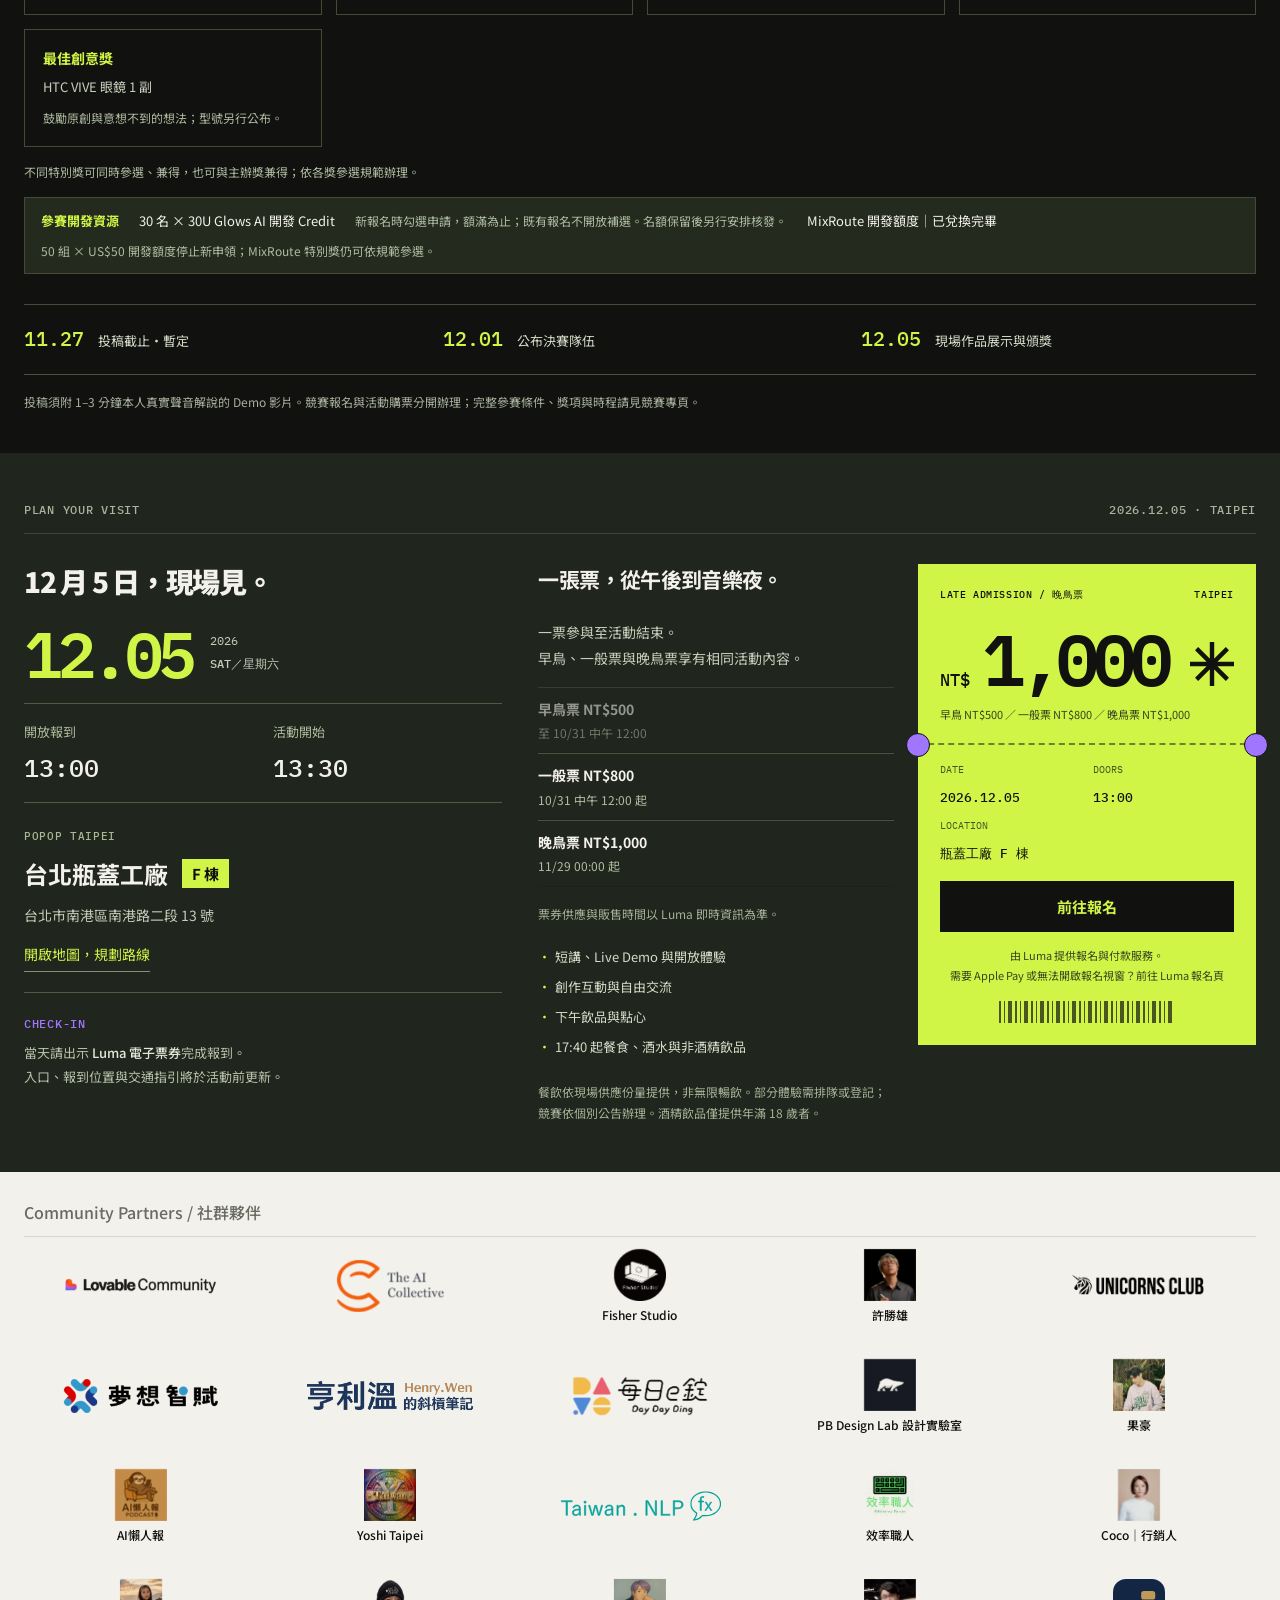
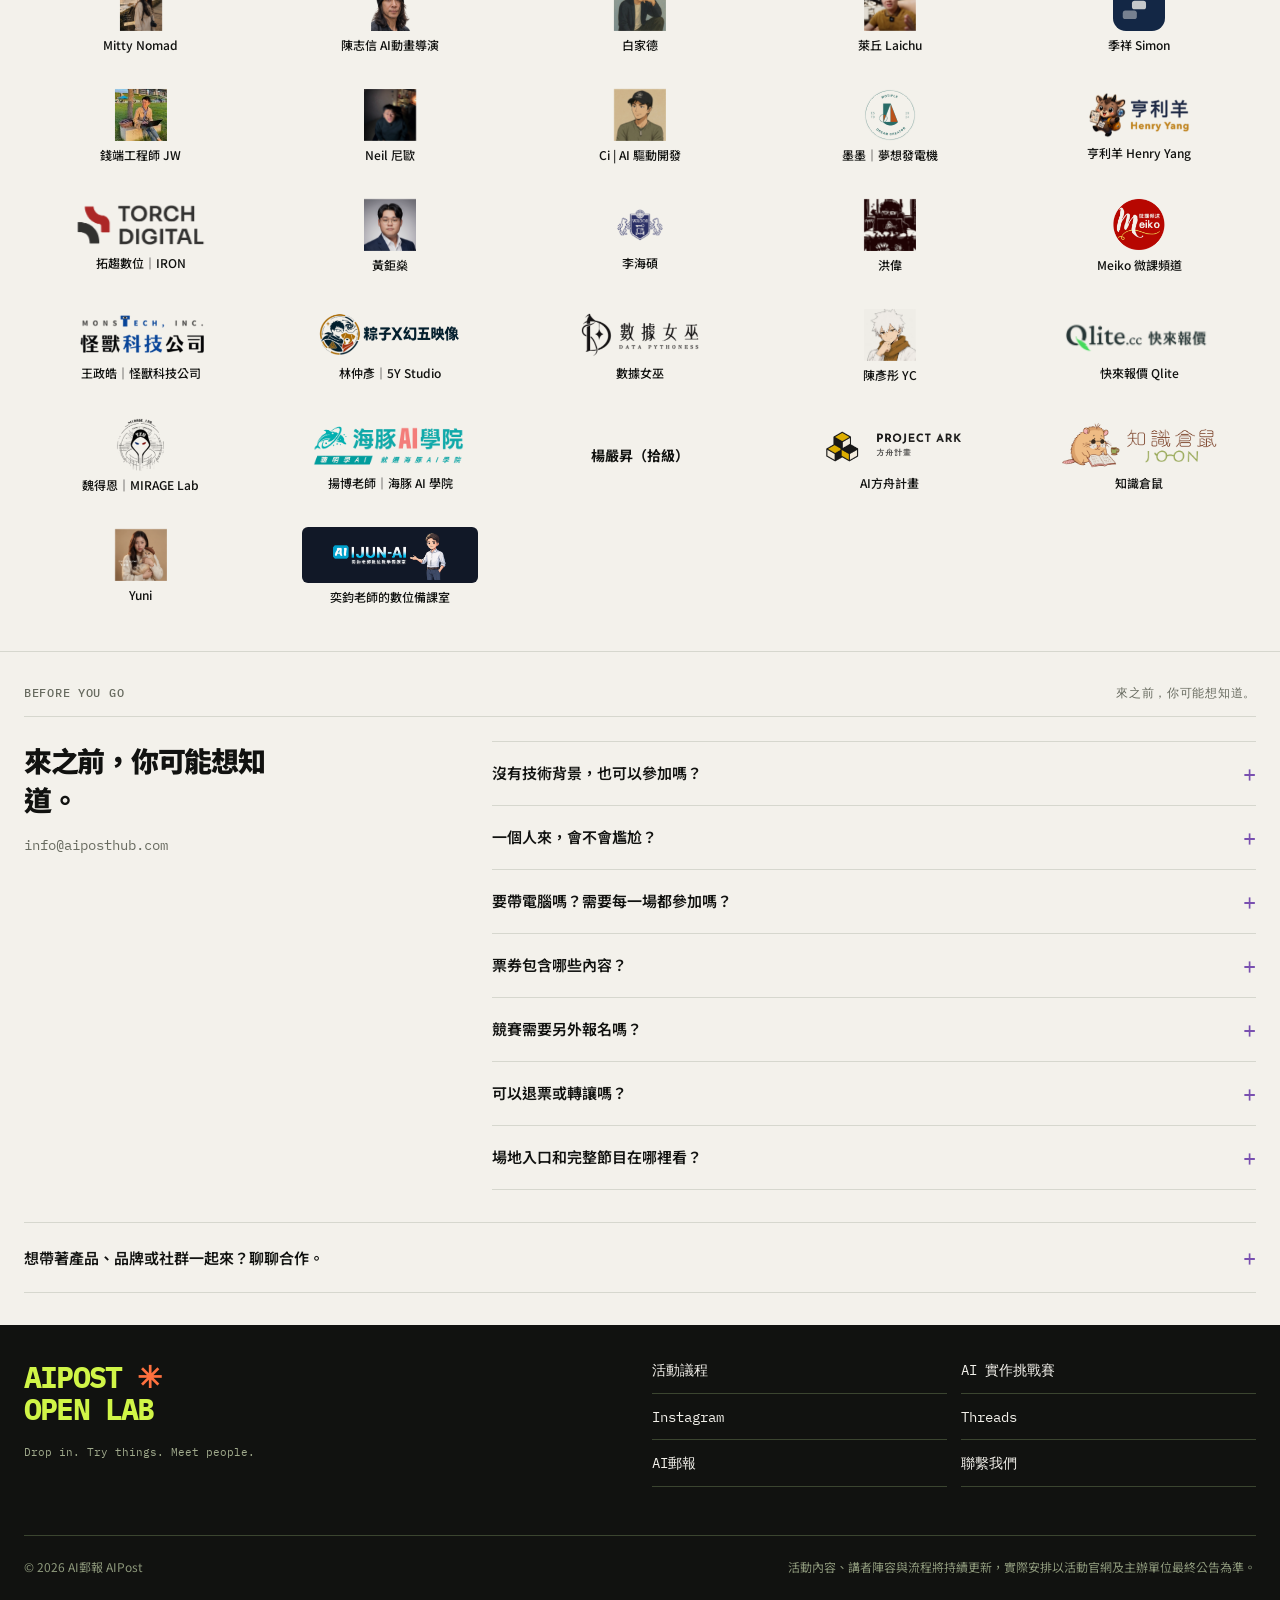
==== commit e922d439: "Update Fisher Studio and add Hsu community partner in requested order" ====
--- a/index.html
+++ b/index.html
@@ -7,7 +7,7 @@
 <meta content="12/5 台北瓶蓋工廠 F 棟，AI郵報年會 OPEN LAB 2026 台北：主題分享 × AI 體驗 × 社群交流。來聽各行各業怎麼用 AI，親手體驗新工具，認識一起探索 AI 的夥伴。" name="description"/>
 <meta content="#111210" name="theme-color"/>
 <link href="favicon.svg" rel="icon" type="image/svg+xml"/><link href="styles.css?v=20261119-revamp" rel="stylesheet"/>
-<script defer="" src="content.js?v=20261128-community-ijun"></script><script defer="" src="app.js?v=20261126-community-mail"></script>
+<script defer="" src="content.js?v=20261128-community-fisher-hsu"></script><script defer="" src="app.js?v=20261126-community-mail"></script>
 <script defer="" id="luma-checkout" src="https://embed.lu.ma/checkout-button.js"></script>
 <link href="dj-agent.css?v=20261119-mobile-hierarchy" rel="stylesheet"/><script defer="" src="dj-agent.js?v=20261105-radio-restored"></script>
 <link href="home.css?v=20261128-community-ijun" rel="stylesheet"/><meta property="og:title" content="AI郵報年會 OPEN LAB 2026 台北｜主題分享 × AI 體驗 × 社群交流"><meta property="og:description" content="12/5 台北瓶蓋工廠 F 棟，AI郵報年會 OPEN LAB 2026 台北：主題分享 × AI 體驗 × 社群交流。來聽各行各業怎麼用 AI，親手體驗新工具，認識一起探索 AI 的夥伴。"><meta property="og:type" content="website"><meta property="og:url" content="https://openlab.aiposthub.com/"><meta property="og:site_name" content="AI 郵報年會 OPEN LAB 2026"><meta property="og:locale" content="zh_TW"><meta property="og:image" content="https://openlab.aiposthub.com/assets/openlab-share-20261125.png"><meta property="og:image:secure_url" content="https://openlab.aiposthub.com/assets/openlab-share-20261125.png"><meta property="og:image:type" content="image/png"><meta property="og:image:width" content="1600"><meta property="og:image:height" content="900"><meta property="og:image:alt" content="AI 郵報年會 OPEN LAB 2026｜12/5 台北瓶蓋工廠｜主題分享、AI 體驗與社群交流"><meta name="twitter:card" content="summary_large_image"><meta name="twitter:title" content="AI郵報年會 OPEN LAB 2026 台北｜主題分享 × AI 體驗 × 社群交流"><meta name="twitter:description" content="12/5 台北瓶蓋工廠 F 棟，AI郵報年會 OPEN LAB 2026 台北：主題分享 × AI 體驗 × 社群交流。來聽各行各業怎麼用 AI，親手體驗新工具，認識一起探索 AI 的夥伴。"><meta name="twitter:image" content="https://openlab.aiposthub.com/assets/openlab-share-20261125.png"><meta name="twitter:image:alt" content="AI 郵報年會 OPEN LAB 2026｜12/5 台北瓶蓋工廠｜主題分享、AI 體驗與社群交流"></head>
@@ -35,7 +35,7 @@
 <div class="section-top mono"><span>PLAN YOUR VISIT</span><span>2026.12.05 · TAIPEI</span></div>
 <div class="info-grid"><div class="info-place"><h2 class="visit-title">12 月 5 日，現場見。</h2><div class="info-date"><strong>12.05</strong><div><span>2026</span><b>SAT／星期六</b></div><span aria-hidden="true" class="info-star">✳</span></div><div class="info-key-times"><div><span>開放報到</span><strong>13:00</strong></div><div><span>活動開始</span><strong>13:30</strong></div></div><div class="venue"><span class="mono">POPOP TAIPEI</span><div class="venue-title"><h3>台北瓶蓋工廠</h3><span>F 棟</span></div><p>台北市南港區南港路二段 13 號</p><a class="text-link" href="https://www.google.com/maps/search/?api=1&amp;query=POPOP+Taipei" rel="noopener" target="_blank">開啟地圖，規劃路線</a></div><div class="info-checkin"><span class="mono">CHECK-IN</span><p>當天請出示 <strong>Luma 電子票券</strong>完成報到。<br/>入口、報到位置與交通指引將於活動前更新。</p></div></div>
 </div>
-<section class="section tickets" id="tickets"><div class="tickets-grid"><div><h3 class="ticket-title">一張票，從午後到音樂夜。</h3><p>一票參與至活動結束。<br/>早鳥、一般票與晚鳥票享有相同活動內容。</p><div aria-label="三階段票價" class="ticket-phases"><p><strong>早鳥票 NT$500</strong><span>至 10/31 中午 12:00</span></p><p><strong>一般票 NT$800</strong><span>10/31 中午 12:00 起</span></p><p><strong>晚鳥票 NT$1,000</strong><span>11/29 00:00 起</span></p></div><p class="fine-print">票券供應與販售時間以 Luma 即時資訊為準。</p><ul class="ticket-benefits"><li>短講、Live Demo 與開放體驗</li><li>創作互動與自由交流</li><li>下午飲品與點心</li><li>17:40 起餐食、酒水與非酒精飲品</li></ul><p class="fine-print">餐飲依現場供應份量提供，非無限暢飲。部分體驗需排隊或登記；競賽依個別公告辦理。酒精飲品僅提供年滿 18 歲者。</p></div><div class="ticket-pass"><div class="pass-top"><span class="mono ticket-phase">GENERAL ADMISSION / 一般票</span><span class="mono">TAIPEI</span></div><div class="pass-price"><span>NT$</span><strong id="ticket-price">800</strong><svg aria-hidden="true" viewbox="0 0 100 100"><path d="M50 0v100M0 50h100M15 15l70 70M15 85l70-70"></path></svg></div><p class="price-next" id="price-next">早鳥 NT$500 ／ 一般票 NT$800 ／ 晚鳥票 NT$1,000</p><div class="pass-perforation"></div><div class="pass-meta"><div><span>DATE</span><strong>2026.12.05</strong></div><div><span>DOORS</span><strong>13:00</strong></div><div><span>LOCATION</span><strong>瓶蓋工廠 F 棟</strong></div></div><a class="button button-black ticket-link" data-luma-action="checkout" data-luma-event-id="evt-fTu2xUZEobu1jDB" href="https://luma.com/zr1k4qa5" rel="noopener" target="_blank">前往報名</a><p class="booking-note">由 Luma 提供報名與付款服務。<br/>需要 Apple Pay 或無法開啟報名視窗？<a href="https://luma.com/zr1k4qa5" rel="noopener" target="_blank">前往 Luma 報名頁</a></p><div aria-hidden="true" class="barcode"></div></div></div></section></section><section aria-labelledby="community-partners-title" class="section community-partners" id="community-partners"><h3 id="community-partners-title">Community Partners / 社群夥伴</h3><div class="partner-grid" id="community-partner-grid"><article class="partner-card"><img alt="Lovable Community" loading="lazy" src="logos/lovable-community.png"/></article><article class="partner-card"><img alt="The AI Collective" loading="lazy" src="logos/the-ai-collective.png"/></article><article class="partner-card"><img alt="Unicorns Club 獨角獸俱樂部" loading="lazy" src="logos/unicorns-club.webp"/></article><article class="partner-card"><img alt="夢想智賦" loading="lazy" src="logos/dreamrich.png"/></article><article class="partner-card"><img alt="亨利溫" loading="lazy" src="logos/henry-wen.webp"/></article><article class="partner-card"><img alt="每日e錠" loading="lazy" src="logos/daydayding.png"/></article><article class="partner-card"><img alt="PB Design Lab 設計實驗室" class="community-avatar" loading="lazy" src="logos/pb-design-lab.jpg"/><span class="community-label">PB Design Lab 設計實驗室</span></article><article class="partner-card"><img alt="果豪" class="community-avatar" loading="lazy" src="logos/guohao.jpg"/><span class="community-label">果豪</span></article><article class="partner-card"><img alt="AI懶人報" class="community-avatar" loading="lazy" src="logos/ai-lanrenbao.png"/><span class="community-label">AI懶人報</span></article><article class="partner-card"><img alt="Yoshi Taipei" class="community-avatar" loading="lazy" src="logos/yoshi-taipei.png"/><span class="community-label">Yoshi Taipei</span></article><article class="partner-card"><img alt="Taiwan.NLP" loading="lazy" src="logos/taiwannlp.svg"/></article><article class="partner-card"><img alt="效率職人" class="community-avatar" loading="lazy" src="logos/efficiency-worker.png"/><span class="community-label">效率職人</span></article><article class="partner-card"><img alt="Coco｜全遠距工作的行銷人" class="community-avatar" loading="lazy" src="logos/coco-career.jpg"/><span class="community-label">Coco｜行銷人</span></article><article class="partner-card"><img alt="Mitty Huang（Mitty Nomad）" class="community-avatar" loading="lazy" src="logos/mitty-nomad-mail-20261126.jpg"/><span class="community-label">Mitty Nomad</span></article><article class="partner-card"><img alt="陳志信 AI動畫導演" class="community-avatar" loading="lazy" src="logos/chen-chih-hsin-20261127.png"/><span class="community-label">陳志信 AI動畫導演</span></article><article class="partner-card"><img alt="白家德" class="community-avatar" loading="lazy" src="logos/bai-jiade.jpg"/><span class="community-label">白家德</span></article><article class="partner-card"><img alt="萊丘 Laichu" class="community-avatar" loading="lazy" src="logos/laichu.jpg"/><span class="community-label">萊丘 Laichu</span></article><article class="partner-card"><img alt="季祥 Simon" class="community-avatar" loading="lazy" src="logos/simon-chi.svg"/><span class="community-label">季祥 Simon</span></article><article class="partner-card"><img alt="錢端工程師JW" class="community-avatar" loading="lazy" src="logos/richfront-jw.jpg"/><span class="community-label">錢端工程師 JW</span></article><article class="partner-card"><img alt="Neil 尼歐" class="community-avatar" loading="lazy" src="logos/neil-mail-20261126.jpg"/><span class="community-label">Neil 尼歐</span></article><article class="partner-card"><img alt="Ci（AI 驅動開發）" class="community-avatar" loading="lazy" src="logos/ci-fullstack-mail-20261126.jpg"/><span class="community-label">Ci | AI 驅動開發</span></article><article class="partner-card"><img alt="墨墨（司墨／夢想發電機）" class="community-avatar" loading="lazy" src="logos/mohermit-mail-20261126.png"/><span class="community-label">墨墨｜夢想發電機</span></article><article class="partner-card"><img alt="亨利羊（Henry Yang）" class="community-logo" loading="lazy" src="logos/henry-yang-mail-20261126.png"/><span class="community-label">亨利羊 Henry Yang</span></article><article class="partner-card"><img alt="Fisher Studio" class="community-avatar" loading="lazy" src="logos/fisher-studio.jpg"/><span class="community-label">Fisher Studio</span></article><article class="partner-card"><img alt="拓趨數位｜IRON" class="community-logo" loading="lazy" src="logos/iron-chen-mail-20261126.png"/><span class="community-label">拓趨數位｜IRON</span></article><article class="partner-card"><img alt="黃鉅燊" class="community-avatar" loading="lazy" src="logos/philo-huang-jushen-20261127.png"/><span class="community-label">黃鉅燊</span></article><article class="partner-card"><img alt="李海碩" class="community-logo" loading="lazy" src="logos/philo-lee-haishuo-20261127.png"/><span class="community-label">李海碩</span></article><article class="partner-card"><img alt="洪偉" class="community-avatar" loading="lazy" src="logos/philo-wei-hung-20261127.png"/><span class="community-label">洪偉</span></article><article class="partner-card"><img alt="Meiko 微課頻道" class="community-avatar" loading="lazy" src="logos/philo-meiko-20261127.png"/><span class="community-label">Meiko 微課頻道</span></article><article class="partner-card"><img alt="王政皓｜怪獸科技公司" class="community-logo" loading="lazy" src="logos/philo-monstech-20261128.png"/><span class="community-label">王政皓｜怪獸科技公司</span></article><article class="partner-card"><img alt="林仲彥｜5Y Studio" class="community-logo" loading="lazy" src="logos/philo-lin-zhongyan-20261127.png"/><span class="community-label">林仲彥｜5Y Studio</span></article><article class="partner-card"><img alt="數據女巫" class="community-logo" loading="lazy" src="logos/philo-data-pythoness-20261127.png"/><span class="community-label">數據女巫</span></article><article class="partner-card"><img alt="陳彥彤 YC" class="community-avatar" loading="lazy" src="logos/philo-chen-yantong-20261127.jpg"/><span class="community-label">陳彥彤 YC</span></article><article class="partner-card"><img alt="快來報價 Qlite" class="community-logo" loading="lazy" src="logos/philo-pixel-perfect-20261127.png"/><span class="community-label">快來報價 Qlite</span></article><article class="partner-card"><img alt="魏得恩｜MIRAGE Lab" class="community-avatar" loading="lazy" src="logos/philo-mirage-lab-20261127.png"/><span class="community-label">魏得恩｜MIRAGE Lab</span></article><article class="partner-card"><img alt="揚博老師｜海豚 AI 學院" class="community-logo" loading="lazy" src="logos/philo-dolphin-ai-20261128.png"/><span class="community-label">揚博老師｜海豚 AI 學院</span></article><article class="partner-card"><strong class="partner-name">楊嚴昇（拾級）</strong></article><article class="partner-card"><img alt="AI方舟計畫" class="community-logo" loading="lazy" src="logos/ai-ark-20261128.png"/><span class="community-label">AI方舟計畫</span></article><article class="partner-card"><img alt="知識倉鼠" class="community-logo" loading="lazy" src="logos/knowledge-hamster-20261128.png"/><span class="community-label">知識倉鼠</span></article><article class="partner-card"><img alt="Yuni" class="community-avatar" loading="lazy" src="logos/yuni-20261128.png"/><span class="community-label">Yuni</span></article><article class="partner-card"><img alt="奕鈞老師的數位備課室" class="community-logo" loading="lazy" src="logos/ijun-ai-20261128.png"/><span class="community-label">奕鈞老師的數位備課室</span></article></div></section>
+<section class="section tickets" id="tickets"><div class="tickets-grid"><div><h3 class="ticket-title">一張票，從午後到音樂夜。</h3><p>一票參與至活動結束。<br/>早鳥、一般票與晚鳥票享有相同活動內容。</p><div aria-label="三階段票價" class="ticket-phases"><p><strong>早鳥票 NT$500</strong><span>至 10/31 中午 12:00</span></p><p><strong>一般票 NT$800</strong><span>10/31 中午 12:00 起</span></p><p><strong>晚鳥票 NT$1,000</strong><span>11/29 00:00 起</span></p></div><p class="fine-print">票券供應與販售時間以 Luma 即時資訊為準。</p><ul class="ticket-benefits"><li>短講、Live Demo 與開放體驗</li><li>創作互動與自由交流</li><li>下午飲品與點心</li><li>17:40 起餐食、酒水與非酒精飲品</li></ul><p class="fine-print">餐飲依現場供應份量提供，非無限暢飲。部分體驗需排隊或登記；競賽依個別公告辦理。酒精飲品僅提供年滿 18 歲者。</p></div><div class="ticket-pass"><div class="pass-top"><span class="mono ticket-phase">GENERAL ADMISSION / 一般票</span><span class="mono">TAIPEI</span></div><div class="pass-price"><span>NT$</span><strong id="ticket-price">800</strong><svg aria-hidden="true" viewbox="0 0 100 100"><path d="M50 0v100M0 50h100M15 15l70 70M15 85l70-70"></path></svg></div><p class="price-next" id="price-next">早鳥 NT$500 ／ 一般票 NT$800 ／ 晚鳥票 NT$1,000</p><div class="pass-perforation"></div><div class="pass-meta"><div><span>DATE</span><strong>2026.12.05</strong></div><div><span>DOORS</span><strong>13:00</strong></div><div><span>LOCATION</span><strong>瓶蓋工廠 F 棟</strong></div></div><a class="button button-black ticket-link" data-luma-action="checkout" data-luma-event-id="evt-fTu2xUZEobu1jDB" href="https://luma.com/zr1k4qa5" rel="noopener" target="_blank">前往報名</a><p class="booking-note">由 Luma 提供報名與付款服務。<br/>需要 Apple Pay 或無法開啟報名視窗？<a href="https://luma.com/zr1k4qa5" rel="noopener" target="_blank">前往 Luma 報名頁</a></p><div aria-hidden="true" class="barcode"></div></div></div></section></section><section aria-labelledby="community-partners-title" class="section community-partners" id="community-partners"><h3 id="community-partners-title">Community Partners / 社群夥伴</h3><div class="partner-grid" id="community-partner-grid"><article class="partner-card"><img alt="Lovable Community" loading="lazy" src="logos/lovable-community.png"/></article><article class="partner-card"><img alt="The AI Collective" loading="lazy" src="logos/the-ai-collective.png"/></article><article class="partner-card"><img alt="Fisher Studio" class="community-avatar" loading="lazy" src="logos/fisher-studio-20261128.png"/><span class="community-label">Fisher Studio</span></article><article class="partner-card"><img alt="許勝雄" class="community-avatar" loading="lazy" src="logos/hsu-sheng-hsiung-20261128.jpg"/><span class="community-label">許勝雄</span></article><article class="partner-card"><img alt="Unicorns Club 獨角獸俱樂部" loading="lazy" src="logos/unicorns-club.webp"/></article><article class="partner-card"><img alt="夢想智賦" loading="lazy" src="logos/dreamrich.png"/></article><article class="partner-card"><img alt="亨利溫" loading="lazy" src="logos/henry-wen.webp"/></article><article class="partner-card"><img alt="每日e錠" loading="lazy" src="logos/daydayding.png"/></article><article class="partner-card"><img alt="PB Design Lab 設計實驗室" class="community-avatar" loading="lazy" src="logos/pb-design-lab.jpg"/><span class="community-label">PB Design Lab 設計實驗室</span></article><article class="partner-card"><img alt="果豪" class="community-avatar" loading="lazy" src="logos/guohao.jpg"/><span class="community-label">果豪</span></article><article class="partner-card"><img alt="AI懶人報" class="community-avatar" loading="lazy" src="logos/ai-lanrenbao.png"/><span class="community-label">AI懶人報</span></article><article class="partner-card"><img alt="Yoshi Taipei" class="community-avatar" loading="lazy" src="logos/yoshi-taipei.png"/><span class="community-label">Yoshi Taipei</span></article><article class="partner-card"><img alt="Taiwan.NLP" loading="lazy" src="logos/taiwannlp.svg"/></article><article class="partner-card"><img alt="效率職人" class="community-avatar" loading="lazy" src="logos/efficiency-worker.png"/><span class="community-label">效率職人</span></article><article class="partner-card"><img alt="Coco｜全遠距工作的行銷人" class="community-avatar" loading="lazy" src="logos/coco-career.jpg"/><span class="community-label">Coco｜行銷人</span></article><article class="partner-card"><img alt="Mitty Huang（Mitty Nomad）" class="community-avatar" loading="lazy" src="logos/mitty-nomad-mail-20261126.jpg"/><span class="community-label">Mitty Nomad</span></article><article class="partner-card"><img alt="陳志信 AI動畫導演" class="community-avatar" loading="lazy" src="logos/chen-chih-hsin-20261127.png"/><span class="community-label">陳志信 AI動畫導演</span></article><article class="partner-card"><img alt="白家德" class="community-avatar" loading="lazy" src="logos/bai-jiade.jpg"/><span class="community-label">白家德</span></article><article class="partner-card"><img alt="萊丘 Laichu" class="community-avatar" loading="lazy" src="logos/laichu.jpg"/><span class="community-label">萊丘 Laichu</span></article><article class="partner-card"><img alt="季祥 Simon" class="community-avatar" loading="lazy" src="logos/simon-chi.svg"/><span class="community-label">季祥 Simon</span></article><article class="partner-card"><img alt="錢端工程師JW" class="community-avatar" loading="lazy" src="logos/richfront-jw.jpg"/><span class="community-label">錢端工程師 JW</span></article><article class="partner-card"><img alt="Neil 尼歐" class="community-avatar" loading="lazy" src="logos/neil-mail-20261126.jpg"/><span class="community-label">Neil 尼歐</span></article><article class="partner-card"><img alt="Ci（AI 驅動開發）" class="community-avatar" loading="lazy" src="logos/ci-fullstack-mail-20261126.jpg"/><span class="community-label">Ci | AI 驅動開發</span></article><article class="partner-card"><img alt="墨墨（司墨／夢想發電機）" class="community-avatar" loading="lazy" src="logos/mohermit-mail-20261126.png"/><span class="community-label">墨墨｜夢想發電機</span></article><article class="partner-card"><img alt="亨利羊（Henry Yang）" class="community-logo" loading="lazy" src="logos/henry-yang-mail-20261126.png"/><span class="community-label">亨利羊 Henry Yang</span></article><article class="partner-card"><img alt="拓趨數位｜IRON" class="community-logo" loading="lazy" src="logos/iron-chen-mail-20261126.png"/><span class="community-label">拓趨數位｜IRON</span></article><article class="partner-card"><img alt="黃鉅燊" class="community-avatar" loading="lazy" src="logos/philo-huang-jushen-20261127.png"/><span class="community-label">黃鉅燊</span></article><article class="partner-card"><img alt="李海碩" class="community-logo" loading="lazy" src="logos/philo-lee-haishuo-20261127.png"/><span class="community-label">李海碩</span></article><article class="partner-card"><img alt="洪偉" class="community-avatar" loading="lazy" src="logos/philo-wei-hung-20261127.png"/><span class="community-label">洪偉</span></article><article class="partner-card"><img alt="Meiko 微課頻道" class="community-avatar" loading="lazy" src="logos/philo-meiko-20261127.png"/><span class="community-label">Meiko 微課頻道</span></article><article class="partner-card"><img alt="王政皓｜怪獸科技公司" class="community-logo" loading="lazy" src="logos/philo-monstech-20261128.png"/><span class="community-label">王政皓｜怪獸科技公司</span></article><article class="partner-card"><img alt="林仲彥｜5Y Studio" class="community-logo" loading="lazy" src="logos/philo-lin-zhongyan-20261127.png"/><span class="community-label">林仲彥｜5Y Studio</span></article><article class="partner-card"><img alt="數據女巫" class="community-logo" loading="lazy" src="logos/philo-data-pythoness-20261127.png"/><span class="community-label">數據女巫</span></article><article class="partner-card"><img alt="陳彥彤 YC" class="community-avatar" loading="lazy" src="logos/philo-chen-yantong-20261127.jpg"/><span class="community-label">陳彥彤 YC</span></article><article class="partner-card"><img alt="快來報價 Qlite" class="community-logo" loading="lazy" src="logos/philo-pixel-perfect-20261127.png"/><span class="community-label">快來報價 Qlite</span></article><article class="partner-card"><img alt="魏得恩｜MIRAGE Lab" class="community-avatar" loading="lazy" src="logos/philo-mirage-lab-20261127.png"/><span class="community-label">魏得恩｜MIRAGE Lab</span></article><article class="partner-card"><img alt="揚博老師｜海豚 AI 學院" class="community-logo" loading="lazy" src="logos/philo-dolphin-ai-20261128.png"/><span class="community-label">揚博老師｜海豚 AI 學院</span></article><article class="partner-card"><strong class="partner-name">楊嚴昇（拾級）</strong></article><article class="partner-card"><img alt="AI方舟計畫" class="community-logo" loading="lazy" src="logos/ai-ark-20261128.png"/><span class="community-label">AI方舟計畫</span></article><article class="partner-card"><img alt="知識倉鼠" class="community-logo" loading="lazy" src="logos/knowledge-hamster-20261128.png"/><span class="community-label">知識倉鼠</span></article><article class="partner-card"><img alt="Yuni" class="community-avatar" loading="lazy" src="logos/yuni-20261128.png"/><span class="community-label">Yuni</span></article><article class="partner-card"><img alt="奕鈞老師的數位備課室" class="community-logo" loading="lazy" src="logos/ijun-ai-20261128.png"/><span class="community-label">奕鈞老師的數位備課室</span></article></div></section>
 <section class="section faq" id="faq"><div class="section-top mono"><span>BEFORE YOU GO</span><span>來之前，你可能想知道。</span></div><div class="faq-grid"><div><h2>來之前，你可能想知道。</h2><a href="mailto:info@aiposthub.com">info@aiposthub.com</a></div><div id="faq-list"></div></div></section><section class="section partnership-request" id="partnership-request">
 <details class="cooperation-details"><summary>想帶著產品、品牌或社群一起來？聊聊合作。</summary><div class="request-grid"><div><h2>索取合作提案</h2><p>想了解品牌合作、AI Playground 或社群參與？<br/>留下 Email，我們會與你聯繫。</p></div>
 <form action="https://formsubmit.co/davin@aiposthub.com" id="partnership-form" method="POST">
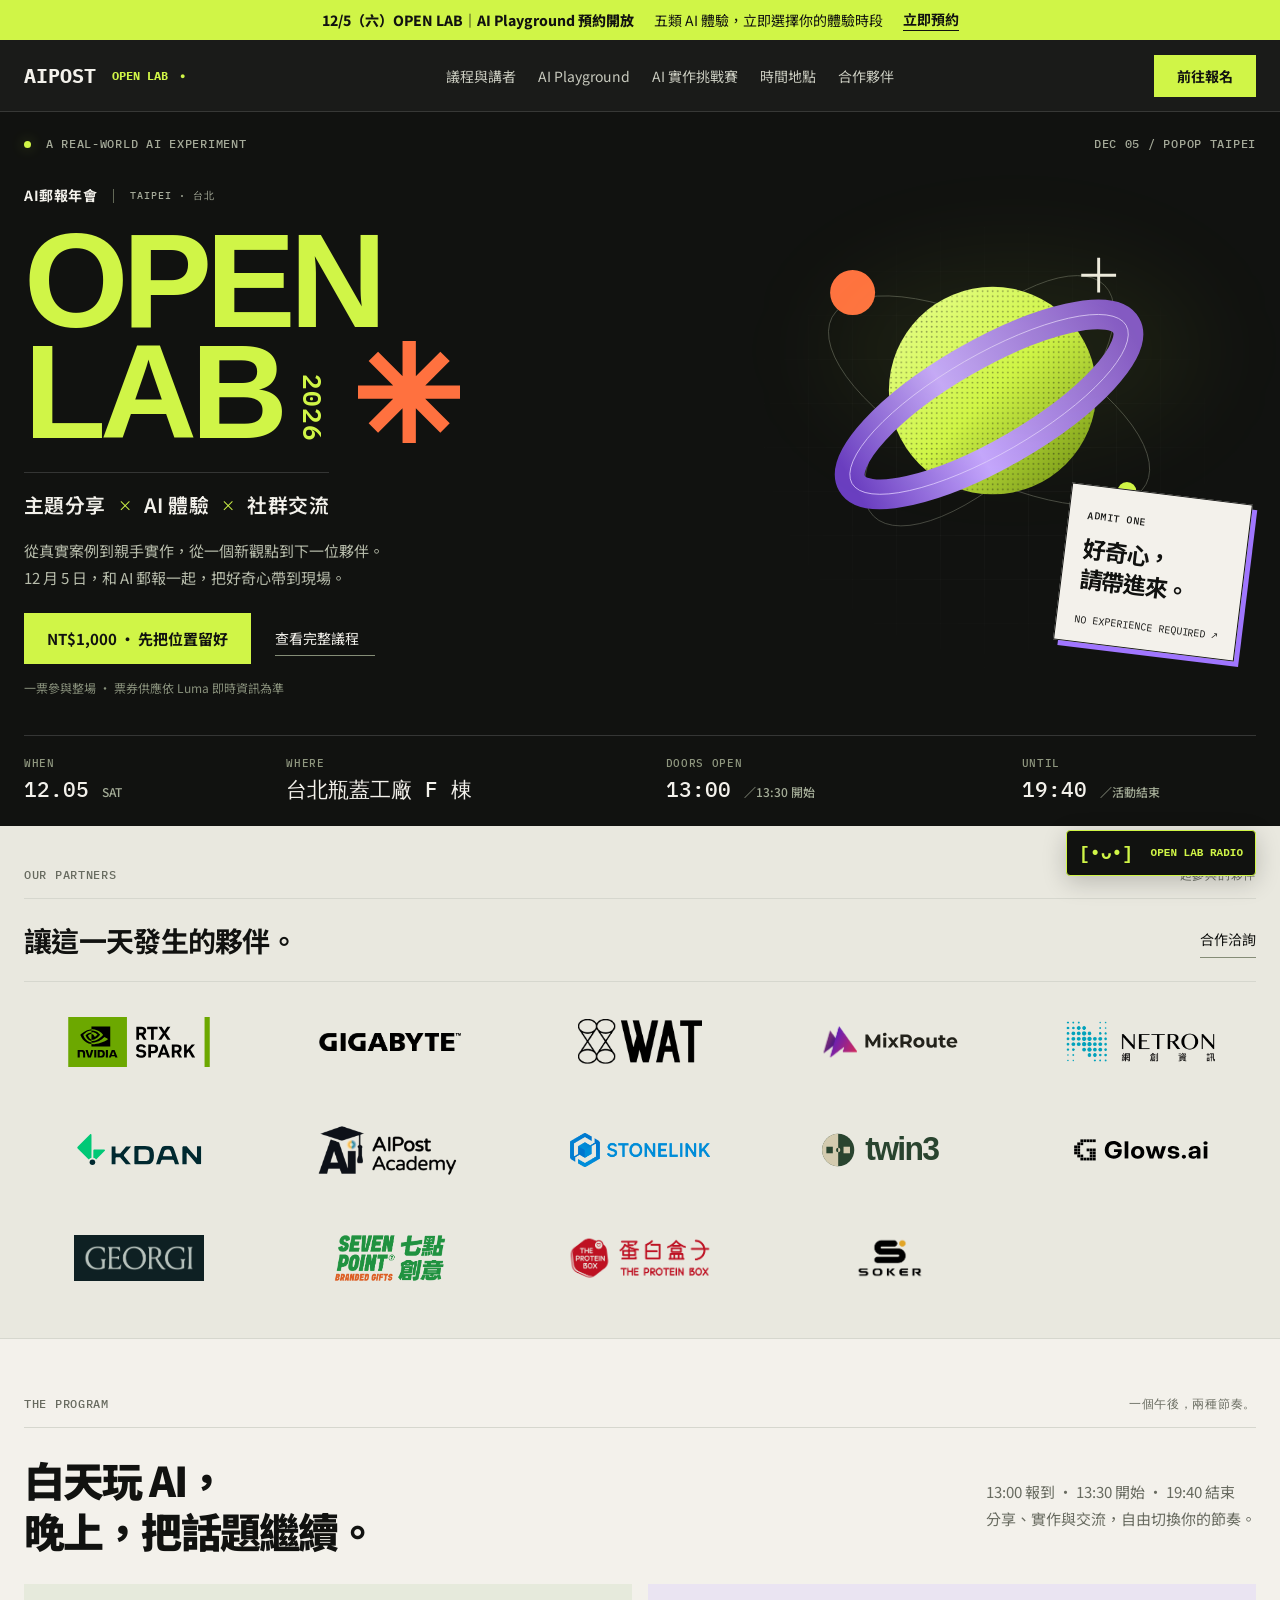
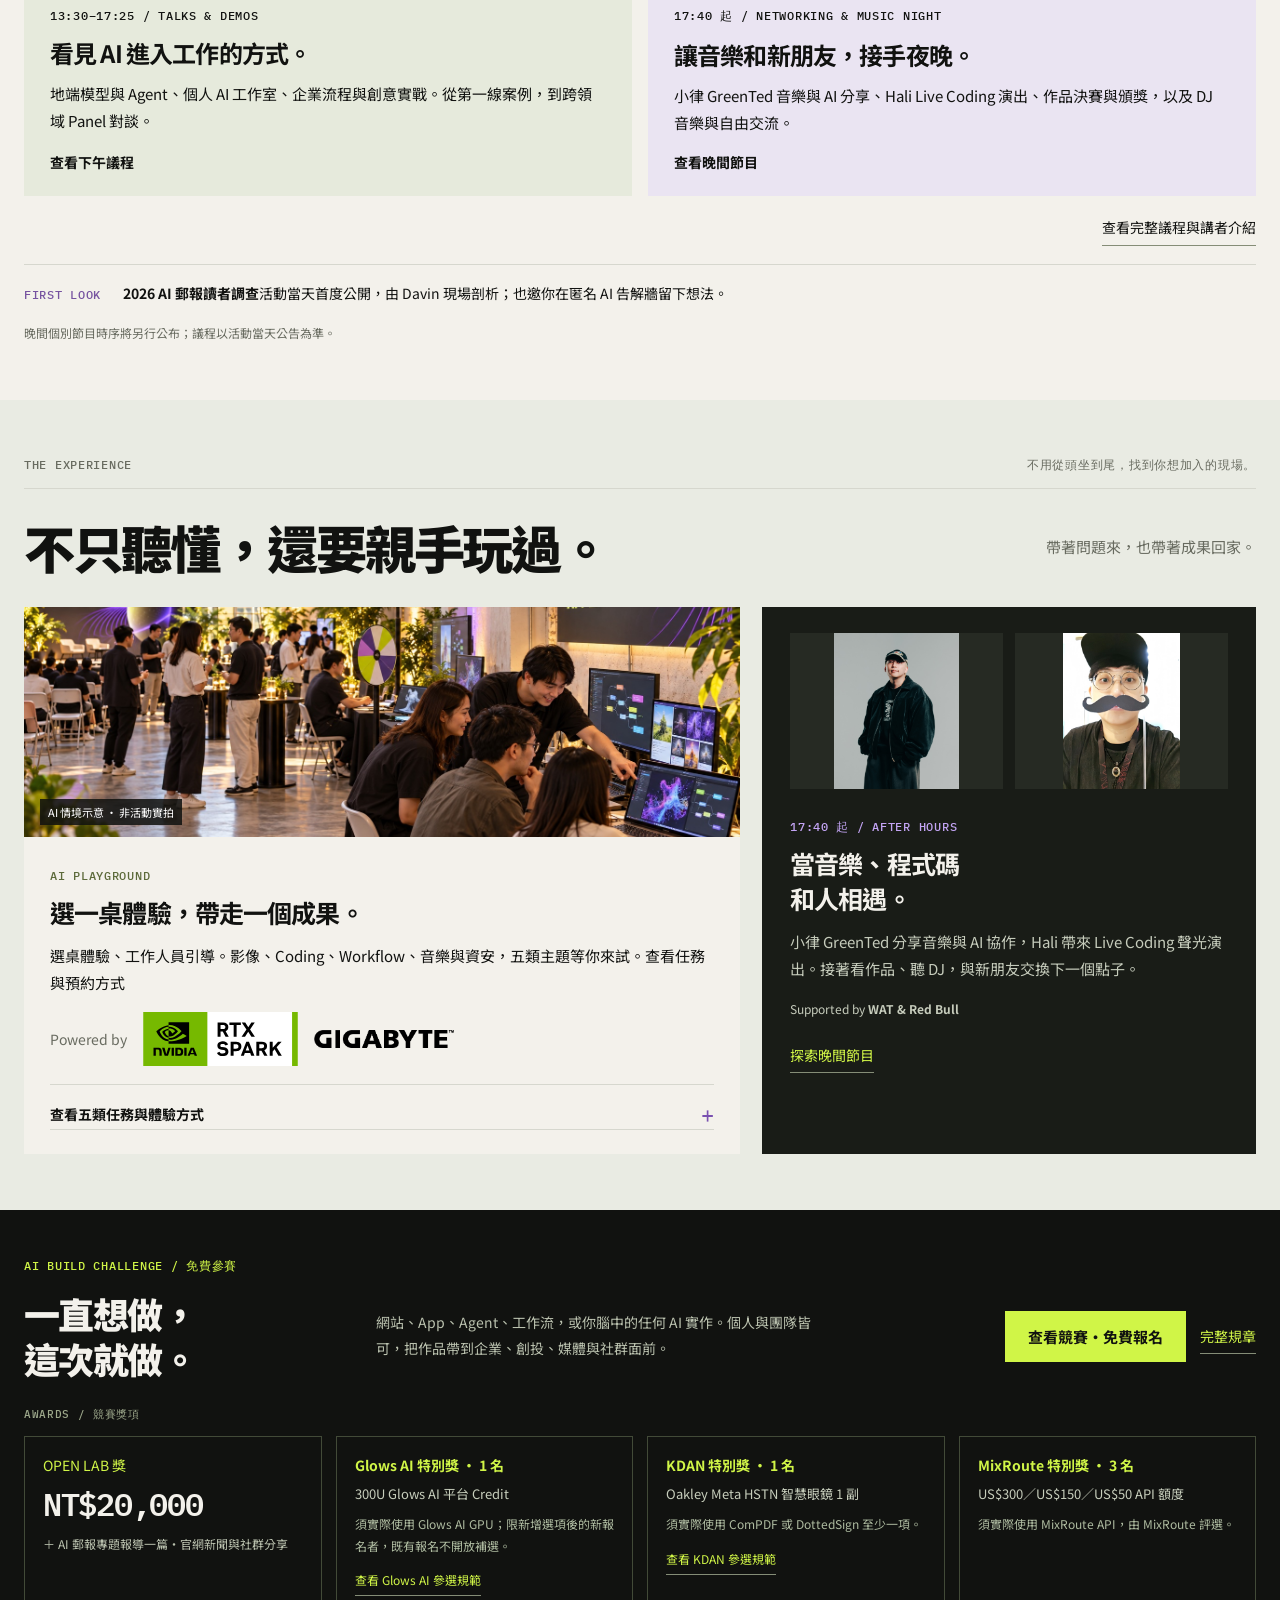
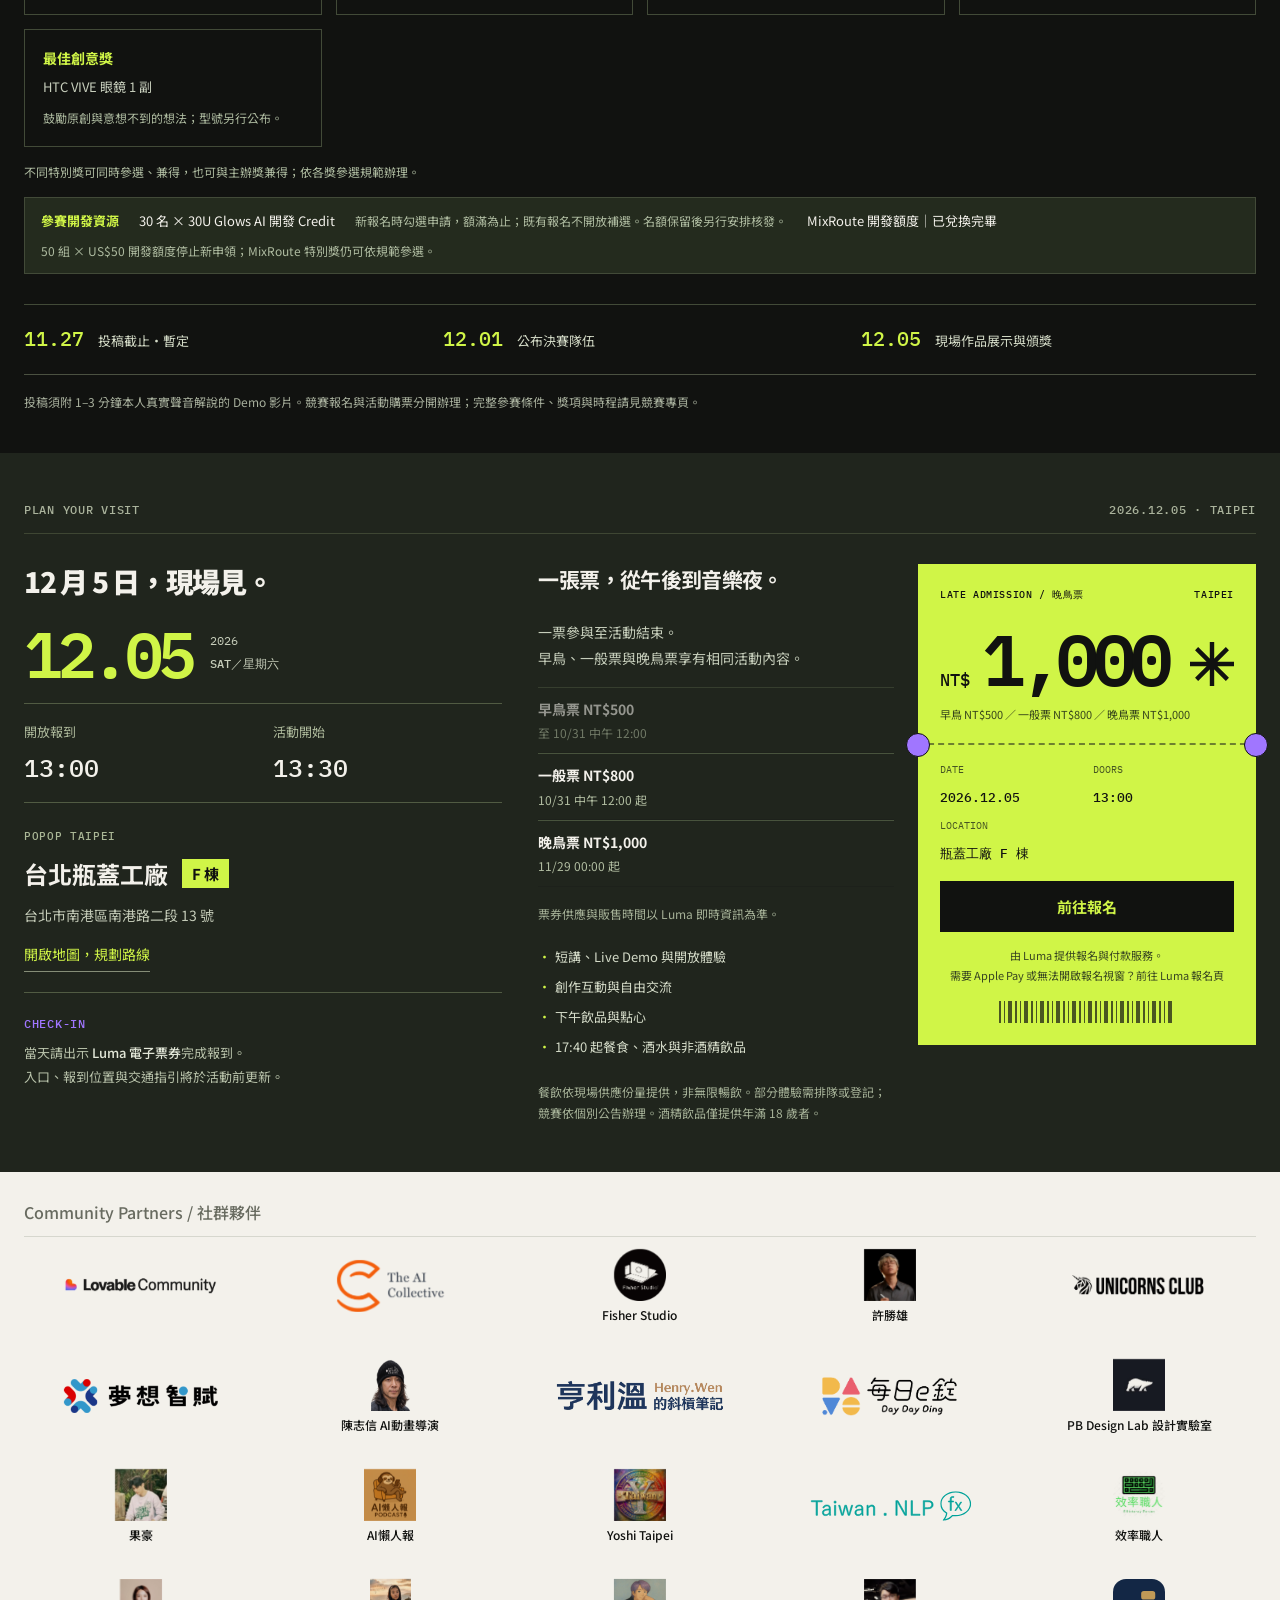
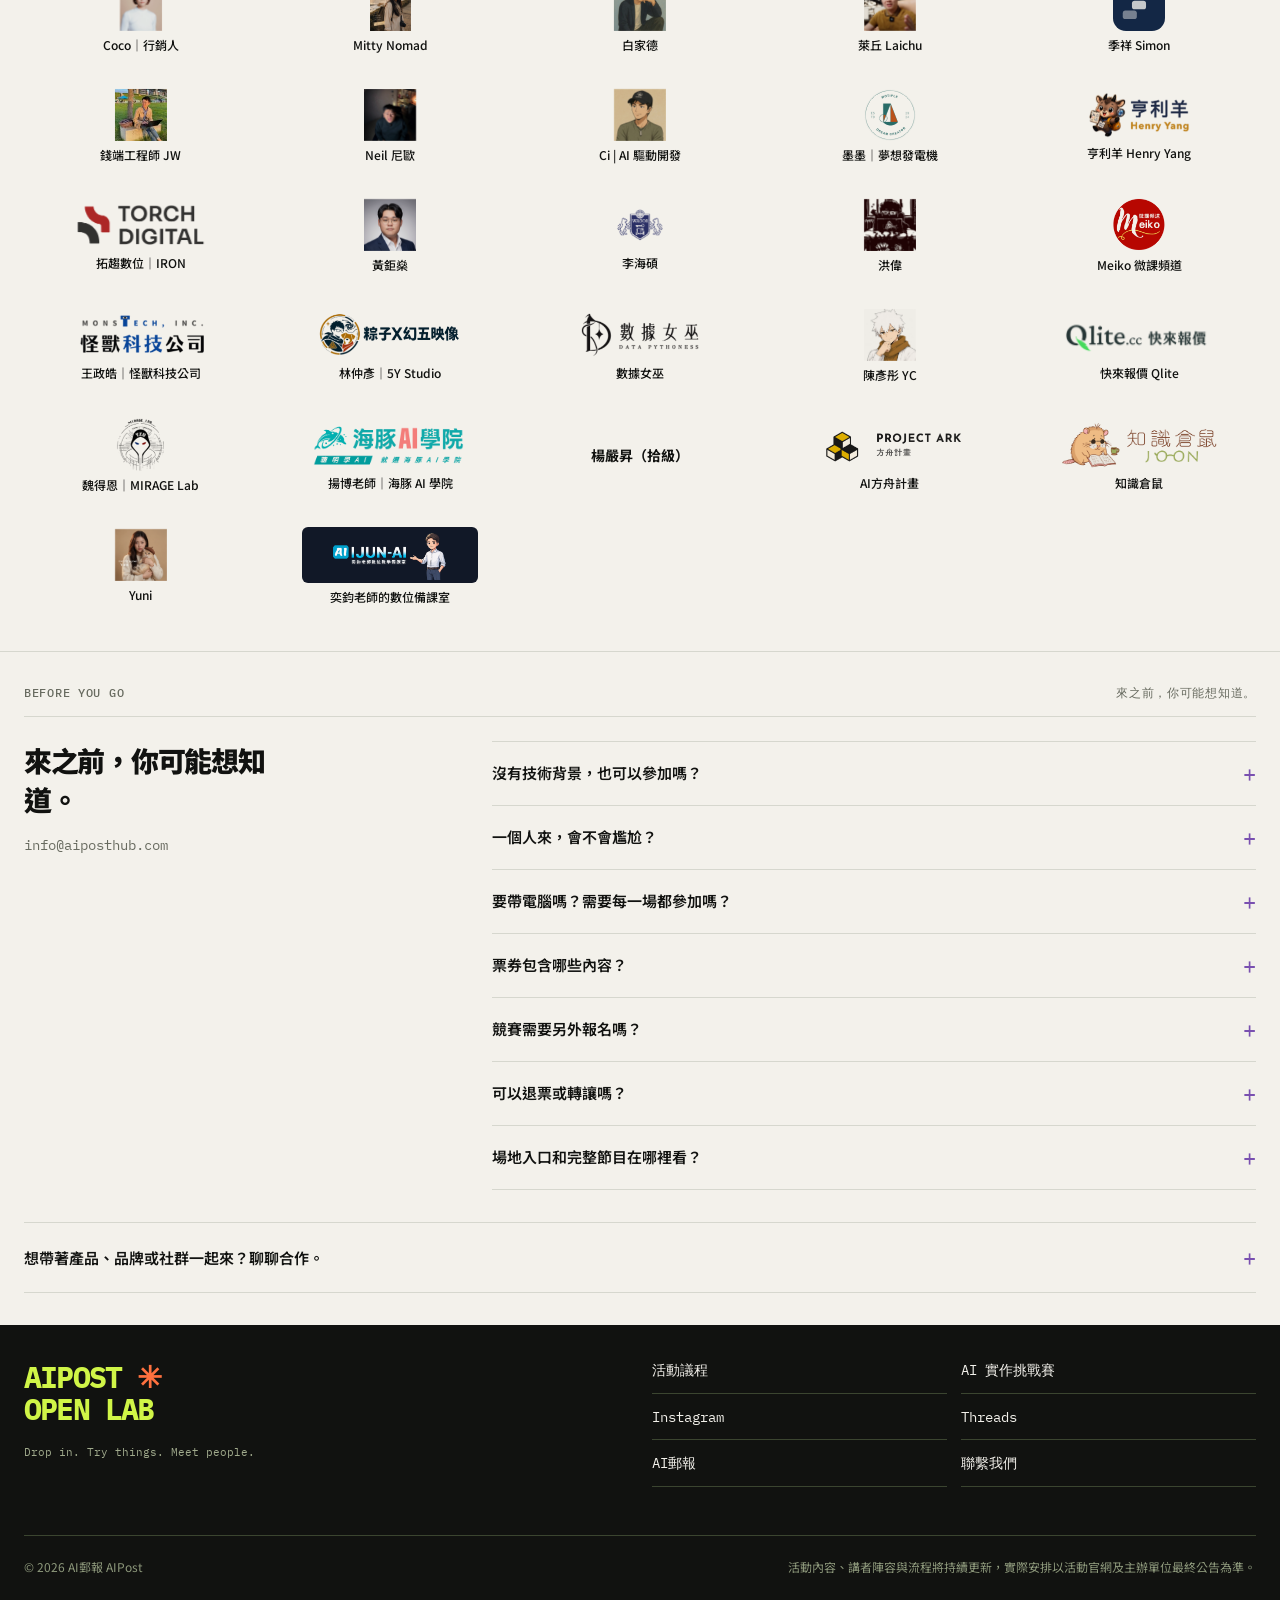
==== commit 08c1df4a: "Place Chen Chih-hsin before Henry Wen in community partners" ====
--- a/index.html
+++ b/index.html
@@ -7,7 +7,7 @@
 <meta content="12/5 台北瓶蓋工廠 F 棟，AI郵報年會 OPEN LAB 2026 台北：主題分享 × AI 體驗 × 社群交流。來聽各行各業怎麼用 AI，親手體驗新工具，認識一起探索 AI 的夥伴。" name="description"/>
 <meta content="#111210" name="theme-color"/>
 <link href="favicon.svg" rel="icon" type="image/svg+xml"/><link href="styles.css?v=20261119-revamp" rel="stylesheet"/>
-<script defer="" src="content.js?v=20261128-community-fisher-hsu"></script><script defer="" src="app.js?v=20261126-community-mail"></script>
+<script defer="" src="content.js?v=20261128-community-chen-order"></script><script defer="" src="app.js?v=20261126-community-mail"></script>
 <script defer="" id="luma-checkout" src="https://embed.lu.ma/checkout-button.js"></script>
 <link href="dj-agent.css?v=20261119-mobile-hierarchy" rel="stylesheet"/><script defer="" src="dj-agent.js?v=20261105-radio-restored"></script>
 <link href="home.css?v=20261128-community-ijun" rel="stylesheet"/><meta property="og:title" content="AI郵報年會 OPEN LAB 2026 台北｜主題分享 × AI 體驗 × 社群交流"><meta property="og:description" content="12/5 台北瓶蓋工廠 F 棟，AI郵報年會 OPEN LAB 2026 台北：主題分享 × AI 體驗 × 社群交流。來聽各行各業怎麼用 AI，親手體驗新工具，認識一起探索 AI 的夥伴。"><meta property="og:type" content="website"><meta property="og:url" content="https://openlab.aiposthub.com/"><meta property="og:site_name" content="AI 郵報年會 OPEN LAB 2026"><meta property="og:locale" content="zh_TW"><meta property="og:image" content="https://openlab.aiposthub.com/assets/openlab-share-20261125.png"><meta property="og:image:secure_url" content="https://openlab.aiposthub.com/assets/openlab-share-20261125.png"><meta property="og:image:type" content="image/png"><meta property="og:image:width" content="1600"><meta property="og:image:height" content="900"><meta property="og:image:alt" content="AI 郵報年會 OPEN LAB 2026｜12/5 台北瓶蓋工廠｜主題分享、AI 體驗與社群交流"><meta name="twitter:card" content="summary_large_image"><meta name="twitter:title" content="AI郵報年會 OPEN LAB 2026 台北｜主題分享 × AI 體驗 × 社群交流"><meta name="twitter:description" content="12/5 台北瓶蓋工廠 F 棟，AI郵報年會 OPEN LAB 2026 台北：主題分享 × AI 體驗 × 社群交流。來聽各行各業怎麼用 AI，親手體驗新工具，認識一起探索 AI 的夥伴。"><meta name="twitter:image" content="https://openlab.aiposthub.com/assets/openlab-share-20261125.png"><meta name="twitter:image:alt" content="AI 郵報年會 OPEN LAB 2026｜12/5 台北瓶蓋工廠｜主題分享、AI 體驗與社群交流"></head>
@@ -35,7 +35,7 @@
 <div class="section-top mono"><span>PLAN YOUR VISIT</span><span>2026.12.05 · TAIPEI</span></div>
 <div class="info-grid"><div class="info-place"><h2 class="visit-title">12 月 5 日，現場見。</h2><div class="info-date"><strong>12.05</strong><div><span>2026</span><b>SAT／星期六</b></div><span aria-hidden="true" class="info-star">✳</span></div><div class="info-key-times"><div><span>開放報到</span><strong>13:00</strong></div><div><span>活動開始</span><strong>13:30</strong></div></div><div class="venue"><span class="mono">POPOP TAIPEI</span><div class="venue-title"><h3>台北瓶蓋工廠</h3><span>F 棟</span></div><p>台北市南港區南港路二段 13 號</p><a class="text-link" href="https://www.google.com/maps/search/?api=1&amp;query=POPOP+Taipei" rel="noopener" target="_blank">開啟地圖，規劃路線</a></div><div class="info-checkin"><span class="mono">CHECK-IN</span><p>當天請出示 <strong>Luma 電子票券</strong>完成報到。<br/>入口、報到位置與交通指引將於活動前更新。</p></div></div>
 </div>
-<section class="section tickets" id="tickets"><div class="tickets-grid"><div><h3 class="ticket-title">一張票，從午後到音樂夜。</h3><p>一票參與至活動結束。<br/>早鳥、一般票與晚鳥票享有相同活動內容。</p><div aria-label="三階段票價" class="ticket-phases"><p><strong>早鳥票 NT$500</strong><span>至 10/31 中午 12:00</span></p><p><strong>一般票 NT$800</strong><span>10/31 中午 12:00 起</span></p><p><strong>晚鳥票 NT$1,000</strong><span>11/29 00:00 起</span></p></div><p class="fine-print">票券供應與販售時間以 Luma 即時資訊為準。</p><ul class="ticket-benefits"><li>短講、Live Demo 與開放體驗</li><li>創作互動與自由交流</li><li>下午飲品與點心</li><li>17:40 起餐食、酒水與非酒精飲品</li></ul><p class="fine-print">餐飲依現場供應份量提供，非無限暢飲。部分體驗需排隊或登記；競賽依個別公告辦理。酒精飲品僅提供年滿 18 歲者。</p></div><div class="ticket-pass"><div class="pass-top"><span class="mono ticket-phase">GENERAL ADMISSION / 一般票</span><span class="mono">TAIPEI</span></div><div class="pass-price"><span>NT$</span><strong id="ticket-price">800</strong><svg aria-hidden="true" viewbox="0 0 100 100"><path d="M50 0v100M0 50h100M15 15l70 70M15 85l70-70"></path></svg></div><p class="price-next" id="price-next">早鳥 NT$500 ／ 一般票 NT$800 ／ 晚鳥票 NT$1,000</p><div class="pass-perforation"></div><div class="pass-meta"><div><span>DATE</span><strong>2026.12.05</strong></div><div><span>DOORS</span><strong>13:00</strong></div><div><span>LOCATION</span><strong>瓶蓋工廠 F 棟</strong></div></div><a class="button button-black ticket-link" data-luma-action="checkout" data-luma-event-id="evt-fTu2xUZEobu1jDB" href="https://luma.com/zr1k4qa5" rel="noopener" target="_blank">前往報名</a><p class="booking-note">由 Luma 提供報名與付款服務。<br/>需要 Apple Pay 或無法開啟報名視窗？<a href="https://luma.com/zr1k4qa5" rel="noopener" target="_blank">前往 Luma 報名頁</a></p><div aria-hidden="true" class="barcode"></div></div></div></section></section><section aria-labelledby="community-partners-title" class="section community-partners" id="community-partners"><h3 id="community-partners-title">Community Partners / 社群夥伴</h3><div class="partner-grid" id="community-partner-grid"><article class="partner-card"><img alt="Lovable Community" loading="lazy" src="logos/lovable-community.png"/></article><article class="partner-card"><img alt="The AI Collective" loading="lazy" src="logos/the-ai-collective.png"/></article><article class="partner-card"><img alt="Fisher Studio" class="community-avatar" loading="lazy" src="logos/fisher-studio-20261128.png"/><span class="community-label">Fisher Studio</span></article><article class="partner-card"><img alt="許勝雄" class="community-avatar" loading="lazy" src="logos/hsu-sheng-hsiung-20261128.jpg"/><span class="community-label">許勝雄</span></article><article class="partner-card"><img alt="Unicorns Club 獨角獸俱樂部" loading="lazy" src="logos/unicorns-club.webp"/></article><article class="partner-card"><img alt="夢想智賦" loading="lazy" src="logos/dreamrich.png"/></article><article class="partner-card"><img alt="亨利溫" loading="lazy" src="logos/henry-wen.webp"/></article><article class="partner-card"><img alt="每日e錠" loading="lazy" src="logos/daydayding.png"/></article><article class="partner-card"><img alt="PB Design Lab 設計實驗室" class="community-avatar" loading="lazy" src="logos/pb-design-lab.jpg"/><span class="community-label">PB Design Lab 設計實驗室</span></article><article class="partner-card"><img alt="果豪" class="community-avatar" loading="lazy" src="logos/guohao.jpg"/><span class="community-label">果豪</span></article><article class="partner-card"><img alt="AI懶人報" class="community-avatar" loading="lazy" src="logos/ai-lanrenbao.png"/><span class="community-label">AI懶人報</span></article><article class="partner-card"><img alt="Yoshi Taipei" class="community-avatar" loading="lazy" src="logos/yoshi-taipei.png"/><span class="community-label">Yoshi Taipei</span></article><article class="partner-card"><img alt="Taiwan.NLP" loading="lazy" src="logos/taiwannlp.svg"/></article><article class="partner-card"><img alt="效率職人" class="community-avatar" loading="lazy" src="logos/efficiency-worker.png"/><span class="community-label">效率職人</span></article><article class="partner-card"><img alt="Coco｜全遠距工作的行銷人" class="community-avatar" loading="lazy" src="logos/coco-career.jpg"/><span class="community-label">Coco｜行銷人</span></article><article class="partner-card"><img alt="Mitty Huang（Mitty Nomad）" class="community-avatar" loading="lazy" src="logos/mitty-nomad-mail-20261126.jpg"/><span class="community-label">Mitty Nomad</span></article><article class="partner-card"><img alt="陳志信 AI動畫導演" class="community-avatar" loading="lazy" src="logos/chen-chih-hsin-20261127.png"/><span class="community-label">陳志信 AI動畫導演</span></article><article class="partner-card"><img alt="白家德" class="community-avatar" loading="lazy" src="logos/bai-jiade.jpg"/><span class="community-label">白家德</span></article><article class="partner-card"><img alt="萊丘 Laichu" class="community-avatar" loading="lazy" src="logos/laichu.jpg"/><span class="community-label">萊丘 Laichu</span></article><article class="partner-card"><img alt="季祥 Simon" class="community-avatar" loading="lazy" src="logos/simon-chi.svg"/><span class="community-label">季祥 Simon</span></article><article class="partner-card"><img alt="錢端工程師JW" class="community-avatar" loading="lazy" src="logos/richfront-jw.jpg"/><span class="community-label">錢端工程師 JW</span></article><article class="partner-card"><img alt="Neil 尼歐" class="community-avatar" loading="lazy" src="logos/neil-mail-20261126.jpg"/><span class="community-label">Neil 尼歐</span></article><article class="partner-card"><img alt="Ci（AI 驅動開發）" class="community-avatar" loading="lazy" src="logos/ci-fullstack-mail-20261126.jpg"/><span class="community-label">Ci | AI 驅動開發</span></article><article class="partner-card"><img alt="墨墨（司墨／夢想發電機）" class="community-avatar" loading="lazy" src="logos/mohermit-mail-20261126.png"/><span class="community-label">墨墨｜夢想發電機</span></article><article class="partner-card"><img alt="亨利羊（Henry Yang）" class="community-logo" loading="lazy" src="logos/henry-yang-mail-20261126.png"/><span class="community-label">亨利羊 Henry Yang</span></article><article class="partner-card"><img alt="拓趨數位｜IRON" class="community-logo" loading="lazy" src="logos/iron-chen-mail-20261126.png"/><span class="community-label">拓趨數位｜IRON</span></article><article class="partner-card"><img alt="黃鉅燊" class="community-avatar" loading="lazy" src="logos/philo-huang-jushen-20261127.png"/><span class="community-label">黃鉅燊</span></article><article class="partner-card"><img alt="李海碩" class="community-logo" loading="lazy" src="logos/philo-lee-haishuo-20261127.png"/><span class="community-label">李海碩</span></article><article class="partner-card"><img alt="洪偉" class="community-avatar" loading="lazy" src="logos/philo-wei-hung-20261127.png"/><span class="community-label">洪偉</span></article><article class="partner-card"><img alt="Meiko 微課頻道" class="community-avatar" loading="lazy" src="logos/philo-meiko-20261127.png"/><span class="community-label">Meiko 微課頻道</span></article><article class="partner-card"><img alt="王政皓｜怪獸科技公司" class="community-logo" loading="lazy" src="logos/philo-monstech-20261128.png"/><span class="community-label">王政皓｜怪獸科技公司</span></article><article class="partner-card"><img alt="林仲彥｜5Y Studio" class="community-logo" loading="lazy" src="logos/philo-lin-zhongyan-20261127.png"/><span class="community-label">林仲彥｜5Y Studio</span></article><article class="partner-card"><img alt="數據女巫" class="community-logo" loading="lazy" src="logos/philo-data-pythoness-20261127.png"/><span class="community-label">數據女巫</span></article><article class="partner-card"><img alt="陳彥彤 YC" class="community-avatar" loading="lazy" src="logos/philo-chen-yantong-20261127.jpg"/><span class="community-label">陳彥彤 YC</span></article><article class="partner-card"><img alt="快來報價 Qlite" class="community-logo" loading="lazy" src="logos/philo-pixel-perfect-20261127.png"/><span class="community-label">快來報價 Qlite</span></article><article class="partner-card"><img alt="魏得恩｜MIRAGE Lab" class="community-avatar" loading="lazy" src="logos/philo-mirage-lab-20261127.png"/><span class="community-label">魏得恩｜MIRAGE Lab</span></article><article class="partner-card"><img alt="揚博老師｜海豚 AI 學院" class="community-logo" loading="lazy" src="logos/philo-dolphin-ai-20261128.png"/><span class="community-label">揚博老師｜海豚 AI 學院</span></article><article class="partner-card"><strong class="partner-name">楊嚴昇（拾級）</strong></article><article class="partner-card"><img alt="AI方舟計畫" class="community-logo" loading="lazy" src="logos/ai-ark-20261128.png"/><span class="community-label">AI方舟計畫</span></article><article class="partner-card"><img alt="知識倉鼠" class="community-logo" loading="lazy" src="logos/knowledge-hamster-20261128.png"/><span class="community-label">知識倉鼠</span></article><article class="partner-card"><img alt="Yuni" class="community-avatar" loading="lazy" src="logos/yuni-20261128.png"/><span class="community-label">Yuni</span></article><article class="partner-card"><img alt="奕鈞老師的數位備課室" class="community-logo" loading="lazy" src="logos/ijun-ai-20261128.png"/><span class="community-label">奕鈞老師的數位備課室</span></article></div></section>
+<section class="section tickets" id="tickets"><div class="tickets-grid"><div><h3 class="ticket-title">一張票，從午後到音樂夜。</h3><p>一票參與至活動結束。<br/>早鳥、一般票與晚鳥票享有相同活動內容。</p><div aria-label="三階段票價" class="ticket-phases"><p><strong>早鳥票 NT$500</strong><span>至 10/31 中午 12:00</span></p><p><strong>一般票 NT$800</strong><span>10/31 中午 12:00 起</span></p><p><strong>晚鳥票 NT$1,000</strong><span>11/29 00:00 起</span></p></div><p class="fine-print">票券供應與販售時間以 Luma 即時資訊為準。</p><ul class="ticket-benefits"><li>短講、Live Demo 與開放體驗</li><li>創作互動與自由交流</li><li>下午飲品與點心</li><li>17:40 起餐食、酒水與非酒精飲品</li></ul><p class="fine-print">餐飲依現場供應份量提供，非無限暢飲。部分體驗需排隊或登記；競賽依個別公告辦理。酒精飲品僅提供年滿 18 歲者。</p></div><div class="ticket-pass"><div class="pass-top"><span class="mono ticket-phase">GENERAL ADMISSION / 一般票</span><span class="mono">TAIPEI</span></div><div class="pass-price"><span>NT$</span><strong id="ticket-price">800</strong><svg aria-hidden="true" viewbox="0 0 100 100"><path d="M50 0v100M0 50h100M15 15l70 70M15 85l70-70"></path></svg></div><p class="price-next" id="price-next">早鳥 NT$500 ／ 一般票 NT$800 ／ 晚鳥票 NT$1,000</p><div class="pass-perforation"></div><div class="pass-meta"><div><span>DATE</span><strong>2026.12.05</strong></div><div><span>DOORS</span><strong>13:00</strong></div><div><span>LOCATION</span><strong>瓶蓋工廠 F 棟</strong></div></div><a class="button button-black ticket-link" data-luma-action="checkout" data-luma-event-id="evt-fTu2xUZEobu1jDB" href="https://luma.com/zr1k4qa5" rel="noopener" target="_blank">前往報名</a><p class="booking-note">由 Luma 提供報名與付款服務。<br/>需要 Apple Pay 或無法開啟報名視窗？<a href="https://luma.com/zr1k4qa5" rel="noopener" target="_blank">前往 Luma 報名頁</a></p><div aria-hidden="true" class="barcode"></div></div></div></section></section><section aria-labelledby="community-partners-title" class="section community-partners" id="community-partners"><h3 id="community-partners-title">Community Partners / 社群夥伴</h3><div class="partner-grid" id="community-partner-grid"><article class="partner-card"><img alt="Lovable Community" loading="lazy" src="logos/lovable-community.png"/></article><article class="partner-card"><img alt="The AI Collective" loading="lazy" src="logos/the-ai-collective.png"/></article><article class="partner-card"><img alt="Fisher Studio" class="community-avatar" loading="lazy" src="logos/fisher-studio-20261128.png"/><span class="community-label">Fisher Studio</span></article><article class="partner-card"><img alt="許勝雄" class="community-avatar" loading="lazy" src="logos/hsu-sheng-hsiung-20261128.jpg"/><span class="community-label">許勝雄</span></article><article class="partner-card"><img alt="Unicorns Club 獨角獸俱樂部" loading="lazy" src="logos/unicorns-club.webp"/></article><article class="partner-card"><img alt="夢想智賦" loading="lazy" src="logos/dreamrich.png"/></article><article class="partner-card"><img alt="陳志信 AI動畫導演" class="community-avatar" loading="lazy" src="logos/chen-chih-hsin-20261127.png"/><span class="community-label">陳志信 AI動畫導演</span></article><article class="partner-card"><img alt="亨利溫" loading="lazy" src="logos/henry-wen.webp"/></article><article class="partner-card"><img alt="每日e錠" loading="lazy" src="logos/daydayding.png"/></article><article class="partner-card"><img alt="PB Design Lab 設計實驗室" class="community-avatar" loading="lazy" src="logos/pb-design-lab.jpg"/><span class="community-label">PB Design Lab 設計實驗室</span></article><article class="partner-card"><img alt="果豪" class="community-avatar" loading="lazy" src="logos/guohao.jpg"/><span class="community-label">果豪</span></article><article class="partner-card"><img alt="AI懶人報" class="community-avatar" loading="lazy" src="logos/ai-lanrenbao.png"/><span class="community-label">AI懶人報</span></article><article class="partner-card"><img alt="Yoshi Taipei" class="community-avatar" loading="lazy" src="logos/yoshi-taipei.png"/><span class="community-label">Yoshi Taipei</span></article><article class="partner-card"><img alt="Taiwan.NLP" loading="lazy" src="logos/taiwannlp.svg"/></article><article class="partner-card"><img alt="效率職人" class="community-avatar" loading="lazy" src="logos/efficiency-worker.png"/><span class="community-label">效率職人</span></article><article class="partner-card"><img alt="Coco｜全遠距工作的行銷人" class="community-avatar" loading="lazy" src="logos/coco-career.jpg"/><span class="community-label">Coco｜行銷人</span></article><article class="partner-card"><img alt="Mitty Huang（Mitty Nomad）" class="community-avatar" loading="lazy" src="logos/mitty-nomad-mail-20261126.jpg"/><span class="community-label">Mitty Nomad</span></article><article class="partner-card"><img alt="白家德" class="community-avatar" loading="lazy" src="logos/bai-jiade.jpg"/><span class="community-label">白家德</span></article><article class="partner-card"><img alt="萊丘 Laichu" class="community-avatar" loading="lazy" src="logos/laichu.jpg"/><span class="community-label">萊丘 Laichu</span></article><article class="partner-card"><img alt="季祥 Simon" class="community-avatar" loading="lazy" src="logos/simon-chi.svg"/><span class="community-label">季祥 Simon</span></article><article class="partner-card"><img alt="錢端工程師JW" class="community-avatar" loading="lazy" src="logos/richfront-jw.jpg"/><span class="community-label">錢端工程師 JW</span></article><article class="partner-card"><img alt="Neil 尼歐" class="community-avatar" loading="lazy" src="logos/neil-mail-20261126.jpg"/><span class="community-label">Neil 尼歐</span></article><article class="partner-card"><img alt="Ci（AI 驅動開發）" class="community-avatar" loading="lazy" src="logos/ci-fullstack-mail-20261126.jpg"/><span class="community-label">Ci | AI 驅動開發</span></article><article class="partner-card"><img alt="墨墨（司墨／夢想發電機）" class="community-avatar" loading="lazy" src="logos/mohermit-mail-20261126.png"/><span class="community-label">墨墨｜夢想發電機</span></article><article class="partner-card"><img alt="亨利羊（Henry Yang）" class="community-logo" loading="lazy" src="logos/henry-yang-mail-20261126.png"/><span class="community-label">亨利羊 Henry Yang</span></article><article class="partner-card"><img alt="拓趨數位｜IRON" class="community-logo" loading="lazy" src="logos/iron-chen-mail-20261126.png"/><span class="community-label">拓趨數位｜IRON</span></article><article class="partner-card"><img alt="黃鉅燊" class="community-avatar" loading="lazy" src="logos/philo-huang-jushen-20261127.png"/><span class="community-label">黃鉅燊</span></article><article class="partner-card"><img alt="李海碩" class="community-logo" loading="lazy" src="logos/philo-lee-haishuo-20261127.png"/><span class="community-label">李海碩</span></article><article class="partner-card"><img alt="洪偉" class="community-avatar" loading="lazy" src="logos/philo-wei-hung-20261127.png"/><span class="community-label">洪偉</span></article><article class="partner-card"><img alt="Meiko 微課頻道" class="community-avatar" loading="lazy" src="logos/philo-meiko-20261127.png"/><span class="community-label">Meiko 微課頻道</span></article><article class="partner-card"><img alt="王政皓｜怪獸科技公司" class="community-logo" loading="lazy" src="logos/philo-monstech-20261128.png"/><span class="community-label">王政皓｜怪獸科技公司</span></article><article class="partner-card"><img alt="林仲彥｜5Y Studio" class="community-logo" loading="lazy" src="logos/philo-lin-zhongyan-20261127.png"/><span class="community-label">林仲彥｜5Y Studio</span></article><article class="partner-card"><img alt="數據女巫" class="community-logo" loading="lazy" src="logos/philo-data-pythoness-20261127.png"/><span class="community-label">數據女巫</span></article><article class="partner-card"><img alt="陳彥彤 YC" class="community-avatar" loading="lazy" src="logos/philo-chen-yantong-20261127.jpg"/><span class="community-label">陳彥彤 YC</span></article><article class="partner-card"><img alt="快來報價 Qlite" class="community-logo" loading="lazy" src="logos/philo-pixel-perfect-20261127.png"/><span class="community-label">快來報價 Qlite</span></article><article class="partner-card"><img alt="魏得恩｜MIRAGE Lab" class="community-avatar" loading="lazy" src="logos/philo-mirage-lab-20261127.png"/><span class="community-label">魏得恩｜MIRAGE Lab</span></article><article class="partner-card"><img alt="揚博老師｜海豚 AI 學院" class="community-logo" loading="lazy" src="logos/philo-dolphin-ai-20261128.png"/><span class="community-label">揚博老師｜海豚 AI 學院</span></article><article class="partner-card"><strong class="partner-name">楊嚴昇（拾級）</strong></article><article class="partner-card"><img alt="AI方舟計畫" class="community-logo" loading="lazy" src="logos/ai-ark-20261128.png"/><span class="community-label">AI方舟計畫</span></article><article class="partner-card"><img alt="知識倉鼠" class="community-logo" loading="lazy" src="logos/knowledge-hamster-20261128.png"/><span class="community-label">知識倉鼠</span></article><article class="partner-card"><img alt="Yuni" class="community-avatar" loading="lazy" src="logos/yuni-20261128.png"/><span class="community-label">Yuni</span></article><article class="partner-card"><img alt="奕鈞老師的數位備課室" class="community-logo" loading="lazy" src="logos/ijun-ai-20261128.png"/><span class="community-label">奕鈞老師的數位備課室</span></article></div></section>
 <section class="section faq" id="faq"><div class="section-top mono"><span>BEFORE YOU GO</span><span>來之前，你可能想知道。</span></div><div class="faq-grid"><div><h2>來之前，你可能想知道。</h2><a href="mailto:info@aiposthub.com">info@aiposthub.com</a></div><div id="faq-list"></div></div></section><section class="section partnership-request" id="partnership-request">
 <details class="cooperation-details"><summary>想帶著產品、品牌或社群一起來？聊聊合作。</summary><div class="request-grid"><div><h2>索取合作提案</h2><p>想了解品牌合作、AI Playground 或社群參與？<br/>留下 Email，我們會與你聯繫。</p></div>
 <form action="https://formsubmit.co/davin@aiposthub.com" id="partnership-form" method="POST">
